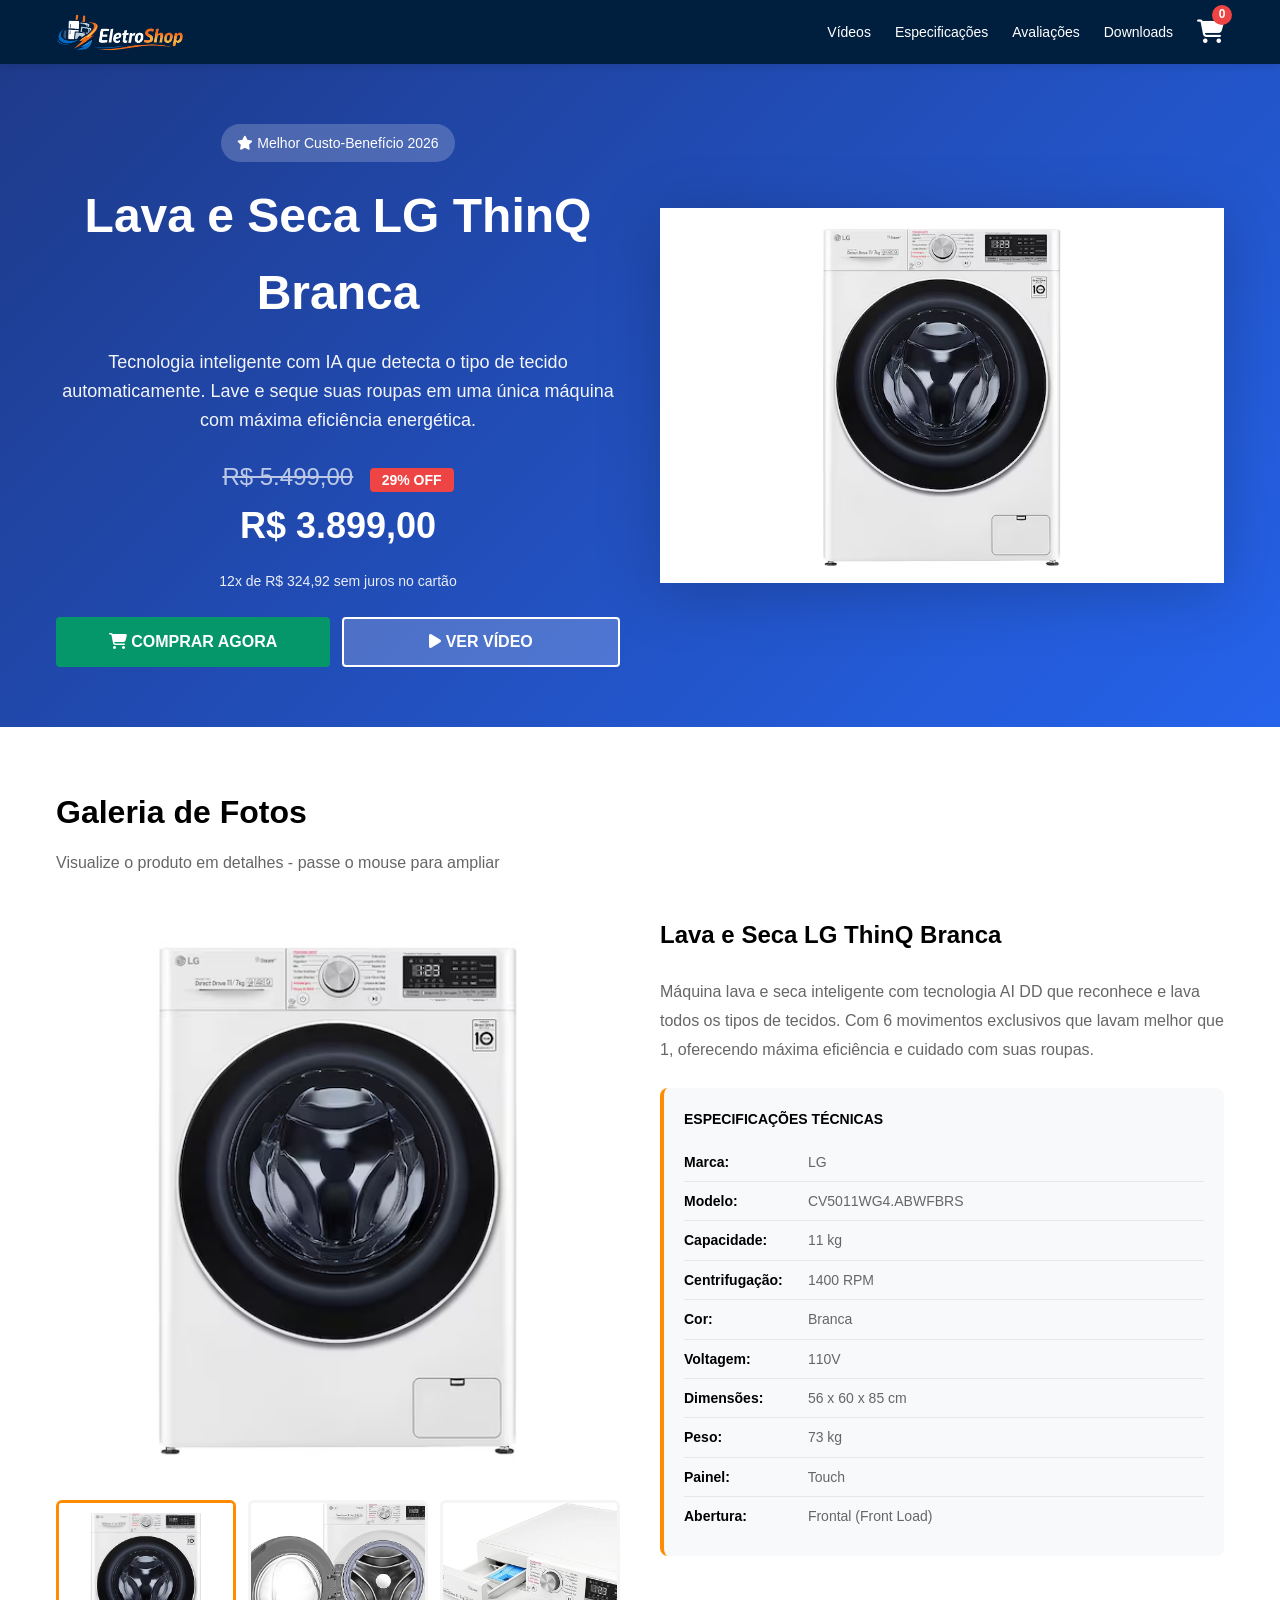
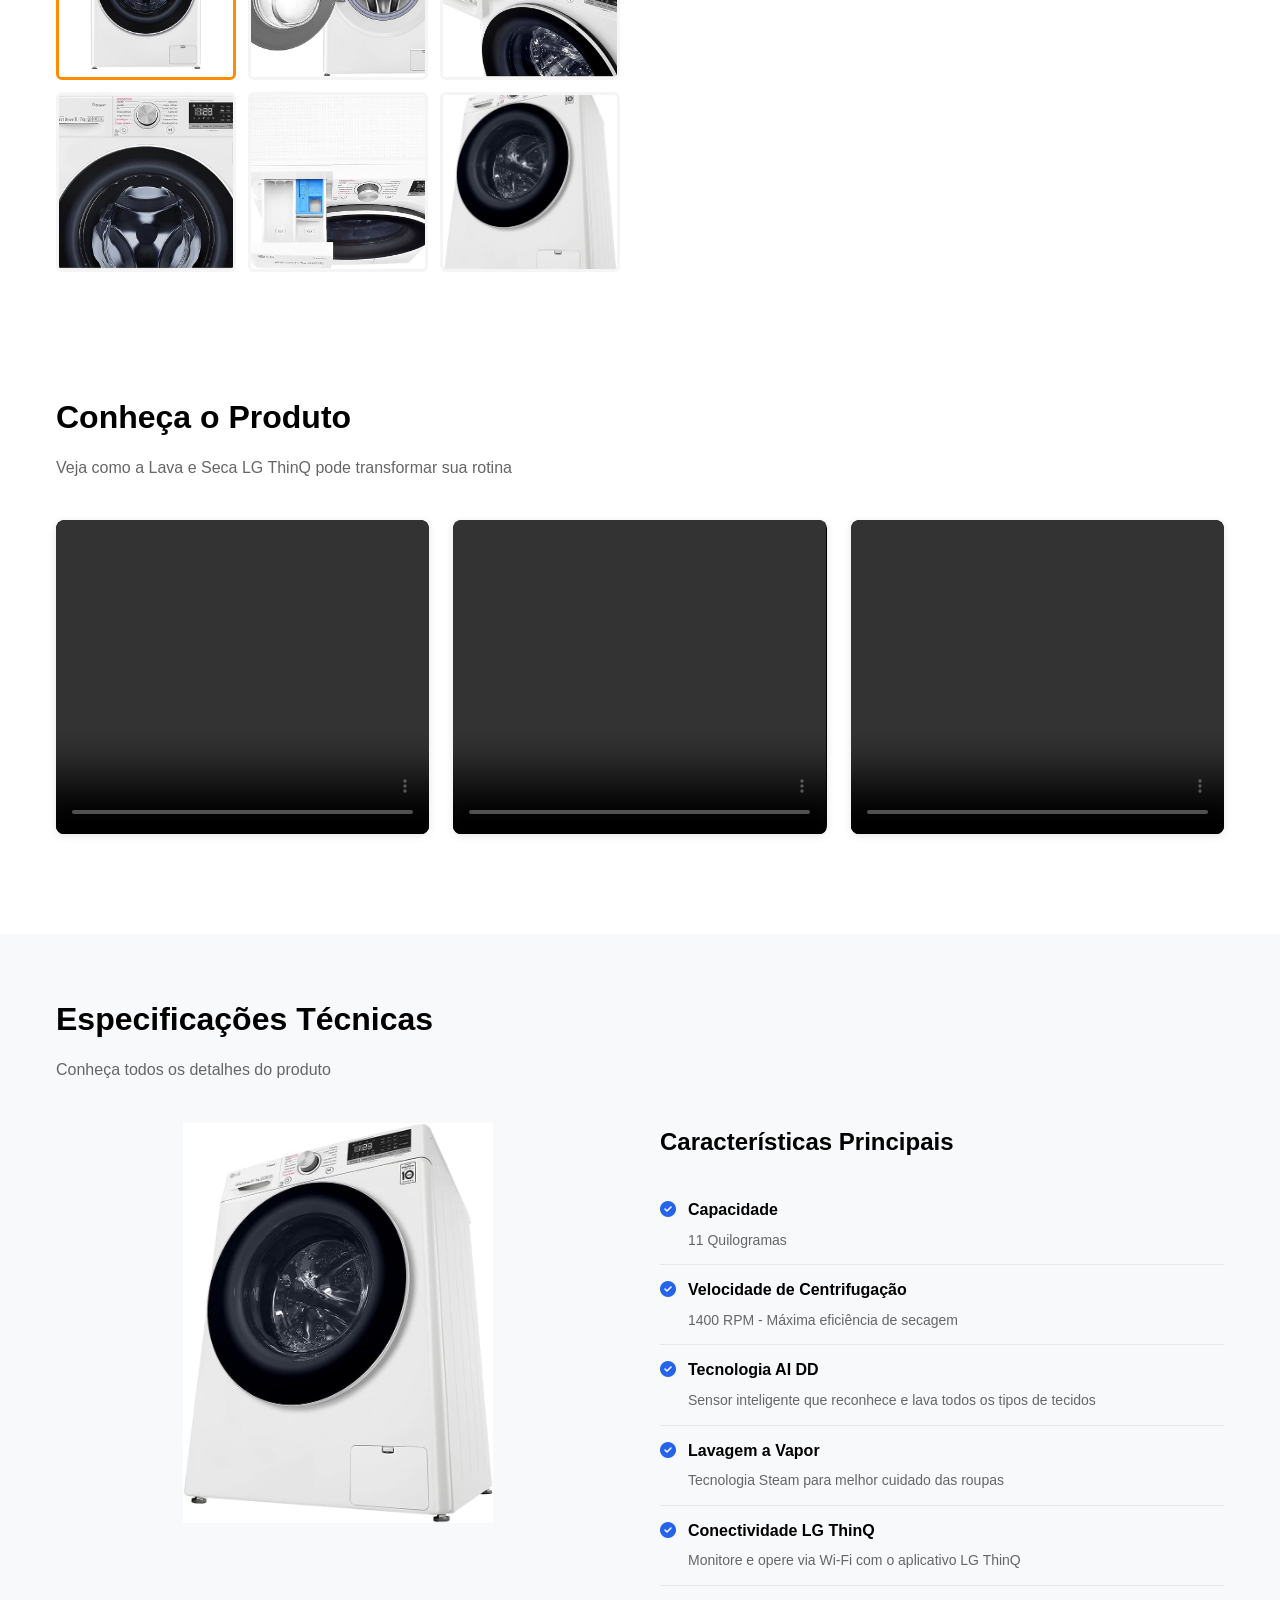
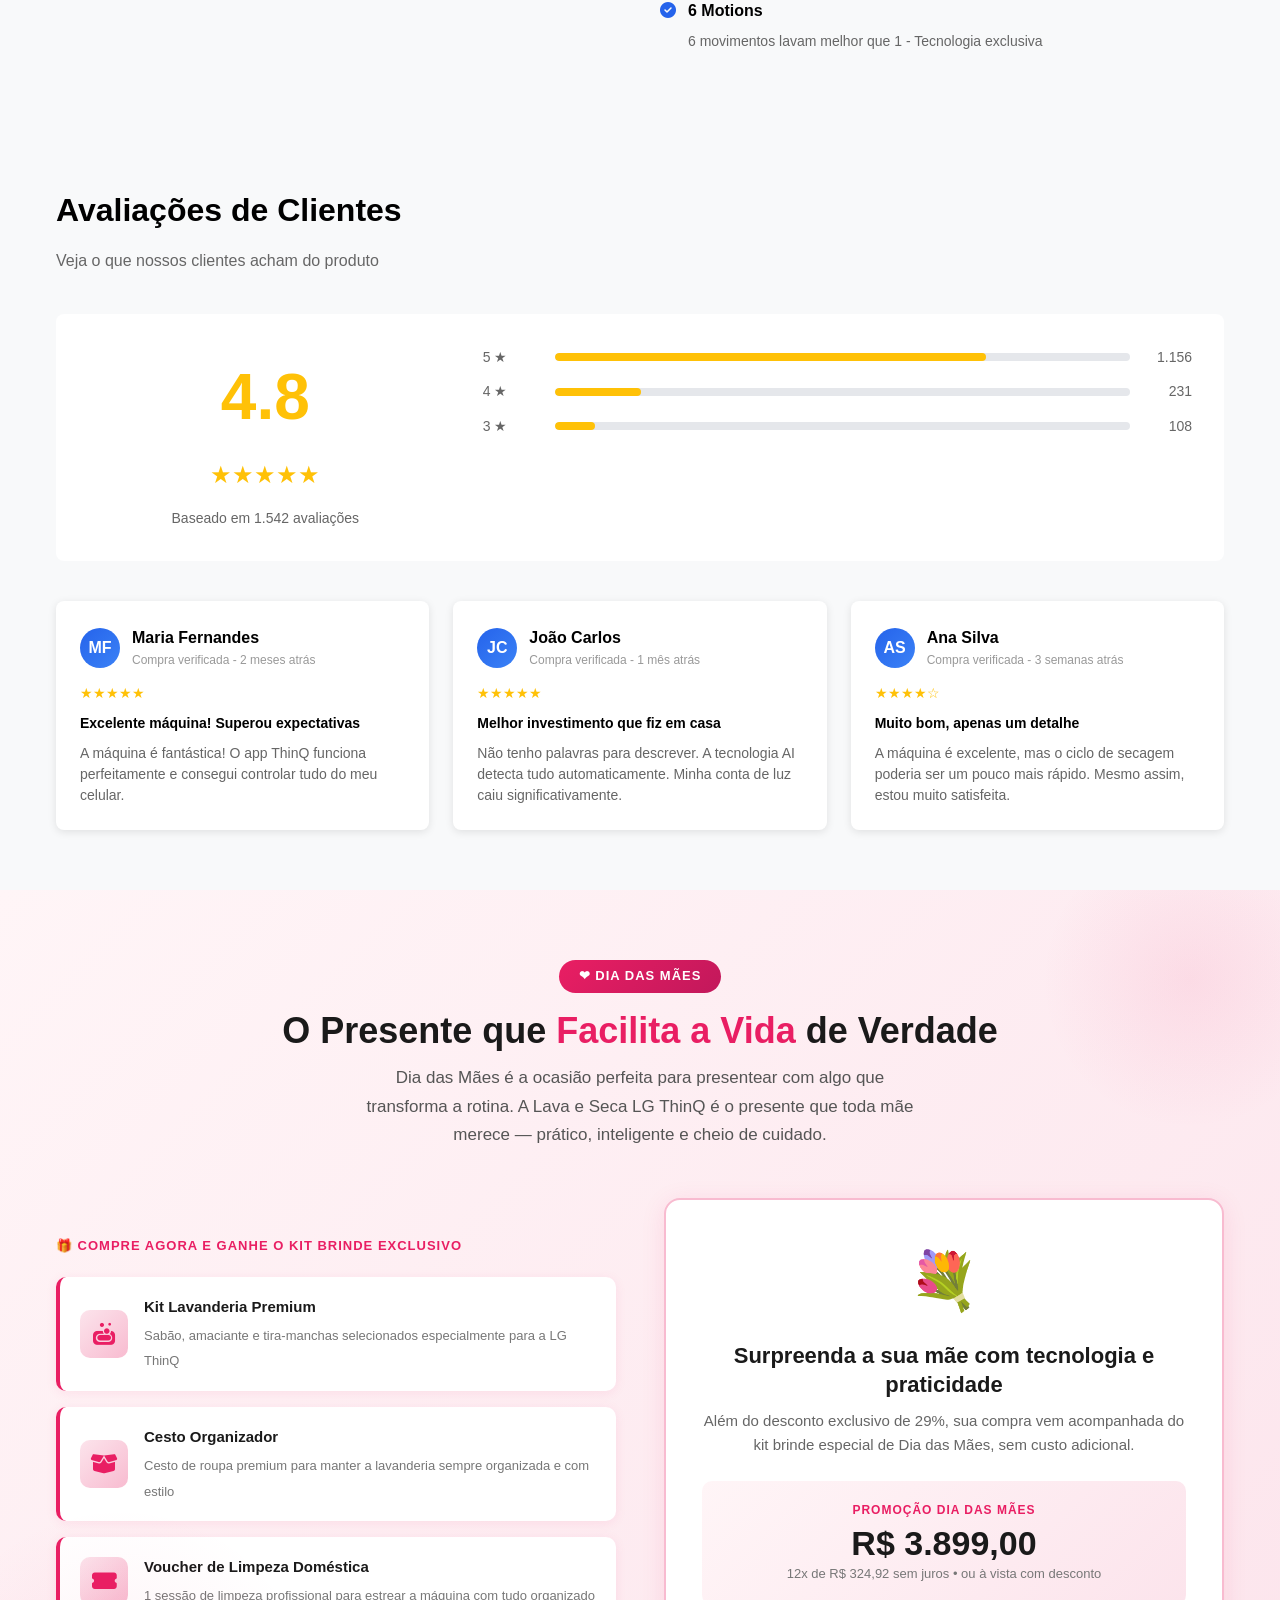
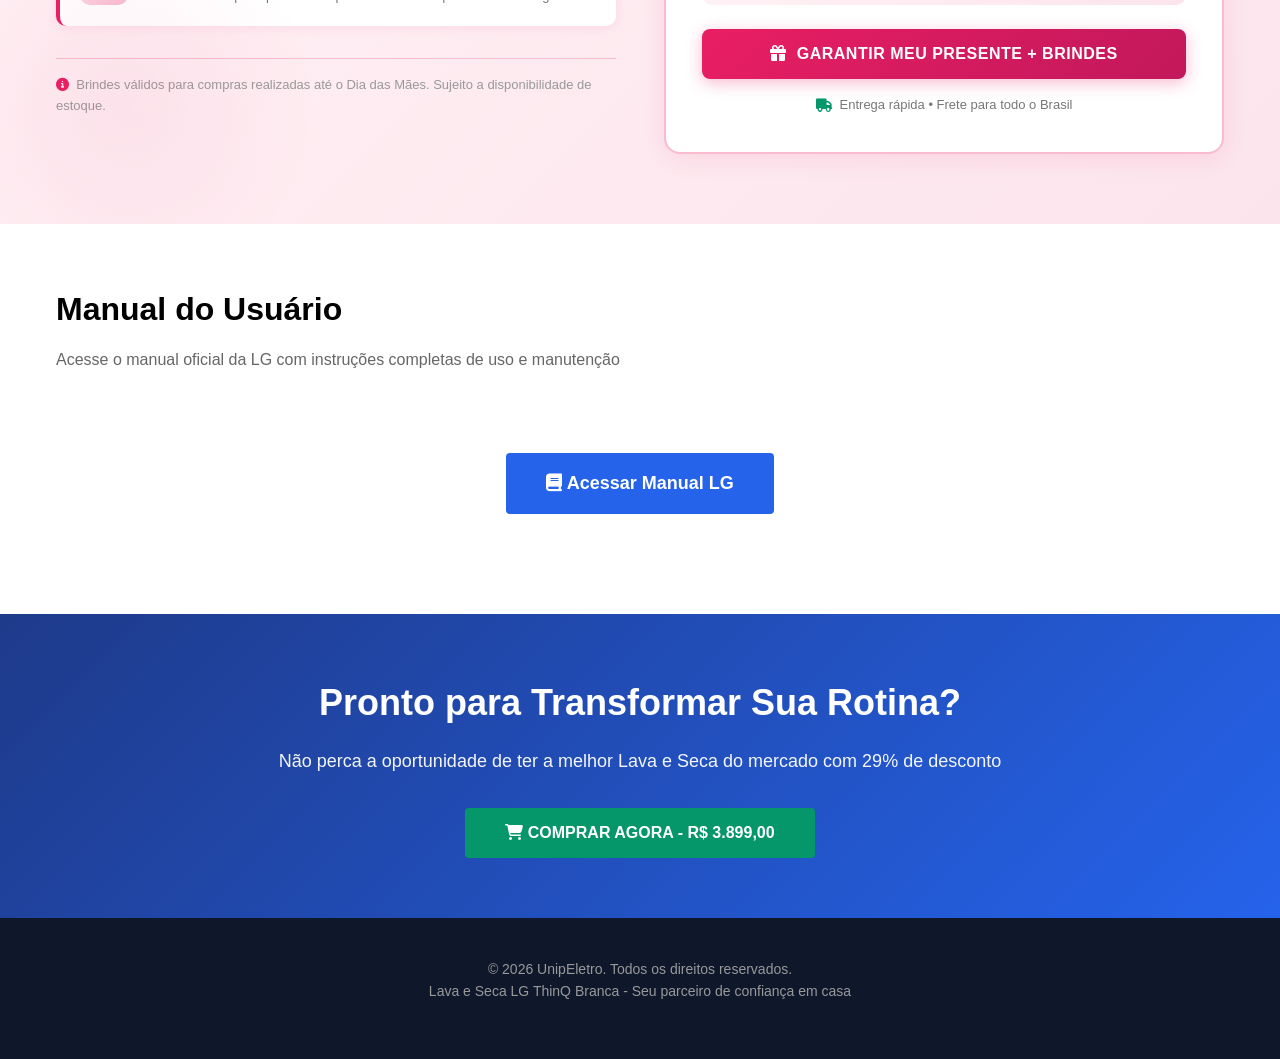
==== index.html @ deef4a8b "Update index.html" ====
<!DOCTYPE html>
<html lang="pt-br">
<head>
    <meta charset="UTF-8">
    <meta name="viewport" content="width=device-width, initial-scale=1.0">
    <title>Lava e Seca LG ThinQ Branca - EletroShop</title>
    <link rel="stylesheet" href="https://cdnjs.cloudflare.com/ajax/libs/font-awesome/6.4.0/css/all.min.css">
    <style>
        * {
            margin: 0;
            padding: 0;
            box-sizing: border-box;
        }

        body {
            font-family: 'Helvetica Neue', Arial, sans-serif;
            background-color: #f8f9fa;
            color: #333;
            line-height: 1.6;
        }

        /* NAVBAR */
        .navbar {
            background-color: #001f3f; /* Azul escuro como no logo */
            padding: 12px 0;
            box-shadow: 0 2px 8px rgba(0,0,0,0.1);
            position: sticky;
            top: 0;
            z-index: 100;
        }

        .navbar-container {
            max-width: 1200px;
            margin: 0 auto;
            padding: 0 16px;
            display: flex;
            align-items: center;
            justify-content: space-between;
        }

        .logo {
            font-size: 24px;
            font-weight: bold;
            color: white;
            text-decoration: none;
            display: flex;
            align-items: center;
            gap: 6px;
            cursor: pointer;
        }

        .logo-icon {
            color: #ff8c00; /* Laranja como no logo */
            font-size: 28px;
        }

        .nav-links {
            display: flex;
            gap: 24px;
            align-items: center;
        }

        .nav-links a {
            color: white;
            text-decoration: none;
            font-size: 14px;
            cursor: pointer;
            transition: color 0.2s;
        }

        .nav-links a:hover {
            color: #ff8c00; /* Laranja como no logo */
        }

        .btn-comprar {
            background-color: #ff8c00; /* Laranja como no logo */
            color: white;
            padding: 10px 20px;
            border-radius: 4px;
            text-decoration: none;
            font-weight: bold;
            transition: background-color 0.2s;
            border: none;
            cursor: pointer;
        }

        .btn-comprar:hover {
            background-color: #e67e00; /* Laranja mais escuro */
        }

        .cart-icon {
            font-size: 24px;
            cursor: pointer;
            position: relative;
            color: white;
            transition: transform 0.2s;
        }

        .cart-icon:hover {
            transform: scale(1.1);
        }

        .cart-badge {
            position: absolute;
            top: -8px;
            right: -8px;
            background-color: #ef4444;
            color: white;
            border-radius: 50%;
            width: 20px;
            height: 20px;
            display: flex;
            align-items: center;
            justify-content: center;
            font-size: 12px;
            font-weight: bold;
        }

        /* CONTAINER */
        .container {
            max-width: 1200px;
            margin: 0 auto;
            padding: 0 16px;
        }

        /* PÁGINAS */
        .page {
            display: none;
        }

        .page.active {
            display: block;
        }

        /* HERO SECTION */
        .hero {
            background: linear-gradient(135deg, #1e3a8a 0%, #2563eb 100%);
            color: white;
            padding: 60px 0;
            text-align: center;
        }

        .hero-content {
            display: grid;
            grid-template-columns: 1fr 1fr;
            gap: 40px;
            align-items: center;
        }

        .hero-text h1 {
            font-size: 48px;
            margin-bottom: 16px;
            font-weight: bold;
        }

        .hero-text p {
            font-size: 18px;
            margin-bottom: 24px;
            opacity: 0.95;
        }

        .hero-badge {
            display: inline-block;
            background-color: rgba(255, 255, 255, 0.2);
            padding: 8px 16px;
            border-radius: 20px;
            font-size: 14px;
            margin-bottom: 16px;
        }

        .price-hero {
            font-size: 36px;
            font-weight: bold;
            margin-bottom: 16px;
        }

        .price-original {
            text-decoration: line-through;
            opacity: 0.7;
            font-size: 24px;
            margin-right: 12px;
        }

        .discount-badge {
            background-color: #ef4444;
            padding: 4px 12px;
            border-radius: 4px;
            font-size: 14px;
            font-weight: bold;
        }

        .hero-buttons {
            display: flex;
            gap: 12px;
            margin-top: 24px;
        }

        .btn-primary {
            background-color: #059669;
            color: white;
            padding: 14px 32px;
            border: none;
            border-radius: 4px;
            font-size: 16px;
            font-weight: bold;
            cursor: pointer;
            transition: background-color 0.2s;
            flex: 1;
        }

        .btn-primary:hover {
            background-color: #047857;
        }

        .btn-secondary {
            background-color: rgba(255, 255, 255, 0.2);
            color: white;
            padding: 14px 32px;
            border: 2px solid white;
            border-radius: 4px;
            font-size: 16px;
            font-weight: bold;
            cursor: pointer;
            transition: all 0.2s;
            flex: 1;
        }

        .btn-secondary:hover {
            background-color: white;
            color: #1e3a8a;
        }

        .hero-image {
            position: relative;
            height: 400px;
            display: flex;
            align-items: center;
            justify-content: center;
        }

        .hero-image img {
            max-width: 100%;
            max-height: 100%;
            object-fit: contain;
            filter: drop-shadow(0 10px 30px rgba(0,0,0,0.2));
        }

        /* SEÇÃO DE VÍDEO ANÚNCIO */
        .video-section {
            padding: 60px 0;
            background: white;
        }

        .section-title {
            font-size: 32px;
            font-weight: bold;
            margin-bottom: 12px;
            color: #000;
        }

        .section-subtitle {
            font-size: 16px;
            color: #666;
            margin-bottom: 40px;
        }

        .video-grid {
            display: grid;
            grid-template-columns: repeat(3, 1fr);
            gap: 24px;
            margin-bottom: 40px;
        }

        .video-card {
            background: #f5f5f5;
            border-radius: 8px;
            overflow: hidden;
            box-shadow: 0 2px 8px rgba(0,0,0,0.1);
            transition: transform 0.3s, box-shadow 0.3s;
        }

        .video-card:hover {
            transform: translateY(-4px);
            box-shadow: 0 8px 16px rgba(0,0,0,0.15);
        }

        .video-placeholder {
            width: 100%;
            aspect-ratio: 16 / 9;
            background: linear-gradient(135deg, #1e3a8a 0%, #2563eb 100%);
            display: flex;
            align-items: center;
            justify-content: center;
            cursor: pointer;
            position: relative;
            overflow: hidden;
        }

        .video-placeholder::before {
            content: '';
            position: absolute;
            width: 100%;
            height: 100%;
            background: rgba(0,0,0,0.3);
            transition: background 0.3s;
        }

        .video-card:hover .video-placeholder::before {
            background: rgba(0,0,0,0.5);
        }

        .play-button {
            width: 80px;
            height: 80px;
            background-color: white;
            border-radius: 50%;
            display: flex;
            align-items: center;
            justify-content: center;
            font-size: 32px;
            color: #2563eb;
            position: relative;
            z-index: 1;
            transition: transform 0.3s;
        }

        .video-card:hover .play-button {
            transform: scale(1.1);
        }

        .video-title {
            padding: 16px;
            font-weight: bold;
            font-size: 16px;
            color: #000;
        }

        .video-description {
            padding: 0 16px 16px;
            font-size: 14px;
            color: #666;
        }

        .video-player {
            aspect-ratio: 16 / 9;
            background: #000;
            border-radius: 8px 8px 0 0;
            cursor: pointer;
        }

        /* GALERIA DE FOTOS COM ZOOM */
        .gallery-section {
            padding: 60px 0;
            background: white;
        }

        .gallery-container {
            display: grid;
            grid-template-columns: 1fr 1fr;
            gap: 40px;
            align-items: start;
        }

        .gallery-main {
            position: relative;
            overflow: hidden;
            border-radius: 8px;
            background: #f5f5f5;
            aspect-ratio: 1;
        }

        .gallery-main-image {
            width: 100%;
            height: 100%;
            object-fit: cover;
            cursor: zoom-in;
            transition: transform 0.3s ease;
        }

        .gallery-main:hover .gallery-main-image {
            transform: scale(1.5);
        }

        .zoom-lens {
            position: absolute;
            top: 0;
            left: 0;
            width: 150px;
            height: 150px;
            border: 2px solid #ff8c00;
            background: rgba(255, 140, 0, 0.1);
            display: none;
            border-radius: 4px;
            pointer-events: none;
        }

        .gallery-main:hover .zoom-lens {
            display: block;
        }

        .zoom-result {
            position: absolute;
            top: 0;
            right: -220px;
            width: 200px;
            height: 200px;
            border: 1px solid #ddd;
            overflow: hidden;
            background: white;
            border-radius: 4px;
            display: none;
            box-shadow: 0 2px 8px rgba(0,0,0,0.1);
        }

        .zoom-result img {
            width: 100%;
            height: 100%;
            object-fit: cover;
        }

        .gallery-main:hover .zoom-result {
            display: block;
        }

        .gallery-thumbnails {
            display: grid;
            grid-template-columns: repeat(3, 1fr);
            gap: 12px;
        }

        .gallery-thumbnail {
            aspect-ratio: 1;
            border-radius: 6px;
            overflow: hidden;
            cursor: pointer;
            border: 3px solid transparent;
            transition: all 0.3s ease;
            background: #f5f5f5;
        }

        .gallery-thumbnail img {
            width: 100%;
            height: 100%;
            object-fit: cover;
            transition: transform 0.3s ease;
        }

        .gallery-thumbnail:hover img {
            transform: scale(1.05);
        }

        .gallery-thumbnail.active {
            border-color: #ff8c00;
        }

        .gallery-info {
            display: flex;
            flex-direction: column;
            gap: 24px;
        }

        .gallery-info h2 {
            font-size: 24px;
            font-weight: bold;
            color: #000;
        }

        .gallery-info p {
            color: #666;
            line-height: 1.8;
        }

        .gallery-specs {
            background: #f8f9fa;
            padding: 20px;
            border-radius: 8px;
            border-left: 4px solid #ff8c00;
        }

        .gallery-specs h4 {
            font-size: 14px;
            font-weight: bold;
            color: #000;
            margin-bottom: 12px;
            text-transform: uppercase;
        }

        .gallery-specs ul {
            list-style: none;
        }

        .gallery-specs li {
            padding: 8px 0;
            font-size: 14px;
            color: #666;
            border-bottom: 1px solid #e5e7eb;
        }

        .gallery-specs li:last-child {
            border-bottom: none;
        }

        .gallery-specs strong {
            color: #000;
            display: inline-block;
            width: 120px;
        }

        /* ESPECIFICAÇÕES TÉCNICAS */
        .specs-section {
            padding: 60px 0;
            background: #f8f9fa;
        }

        .specs-grid {
            display: grid;
            grid-template-columns: repeat(2, 1fr);
            gap: 40px;
        }

        .specs-image {
            display: flex;
            align-items: center;
            justify-content: center;
            height: 400px;
        }

        .specs-image img {
            max-width: 100%;
            max-height: 100%;
            object-fit: contain;
        }

        .specs-content h3 {
            font-size: 24px;
            font-weight: bold;
            margin-bottom: 24px;
            color: #000;
        }

        .specs-list {
            list-style: none;
        }

        .specs-list li {
            padding: 12px 0;
            border-bottom: 1px solid #e5e7eb;
            display: flex;
            align-items: flex-start;
            gap: 12px;
        }

        .specs-list li:last-child {
            border-bottom: none;
        }

        .specs-list i {
            color: #2563eb;
            margin-top: 4px;
            flex-shrink: 0;
        }

        .specs-list strong {
            color: #000;
            display: block;
            margin-bottom: 4px;
        }

        .specs-list span {
            color: #666;
            font-size: 14px;
        }

        /* AVALIAÇÕES */
        .reviews-section {
            padding: 60px 0;
            background: #f8f9fa;
        }

        .rating-summary {
            display: grid;
            grid-template-columns: 1fr 2fr;
            gap: 40px;
            margin-bottom: 40px;
            background: white;
            padding: 32px;
            border-radius: 8px;
        }

        .rating-box {
            text-align: center;
        }

        .big-rating {
            font-size: 64px;
            font-weight: bold;
            color: #ffc107;
            margin-bottom: 8px;
        }

        .stars-display {
            font-size: 24px;
            color: #ffc107;
            margin-bottom: 12px;
        }

        .rating-text {
            font-size: 14px;
            color: #666;
        }

        .rating-bars {
            display: flex;
            flex-direction: column;
            gap: 12px;
        }

        .rating-bar {
            display: flex;
            align-items: center;
            gap: 12px;
        }

        .rating-bar-label {
            width: 60px;
            font-size: 14px;
            color: #666;
        }

        .rating-bar-fill {
            flex: 1;
            height: 8px;
            background-color: #e5e7eb;
            border-radius: 4px;
            overflow: hidden;
        }

        .rating-bar-progress {
            height: 100%;
            background-color: #ffc107;
            border-radius: 4px;
        }

        .rating-bar-count {
            width: 50px;
            text-align: right;
            font-size: 14px;
            color: #666;
        }

        .reviews-grid {
            display: grid;
            grid-template-columns: repeat(3, 1fr);
            gap: 24px;
        }

        .review-card {
            background: white;
            padding: 24px;
            border-radius: 8px;
            box-shadow: 0 2px 8px rgba(0,0,0,0.1);
        }

        .review-header {
            display: flex;
            align-items: center;
            gap: 12px;
            margin-bottom: 12px;
        }

        .review-avatar {
            width: 40px;
            height: 40px;
            background: linear-gradient(135deg, #2563eb 0%, #3b82f6 100%);
            border-radius: 50%;
            display: flex;
            align-items: center;
            justify-content: center;
            color: white;
            font-weight: bold;
        }

        .review-name {
            font-weight: bold;
            color: #000;
        }

        .review-date {
            font-size: 12px;
            color: #999;
        }

        .review-stars {
            color: #ffc107;
            font-size: 14px;
            margin-bottom: 8px;
        }

        .review-title {
            font-weight: bold;
            color: #000;
            margin-bottom: 8px;
            font-size: 14px;
        }

        .review-text {
            color: #666;
            font-size: 14px;
            line-height: 1.5;
        }

        /* DOWNLOADS */
        .downloads-section {
            padding: 60px 0;
            background: white;
        }

        .downloads-grid {
            display: grid;
            grid-template-columns: repeat(3, 1fr);
            gap: 24px;
        }

        .download-card {
            background: linear-gradient(135deg, #f0f9ff 0%, #e0f2fe 100%);
            padding: 32px;
            border-radius: 8px;
            text-align: center;
            border: 2px solid #bfdbfe;
            transition: all 0.3s;
            cursor: pointer;
        }

        .download-card:hover {
            transform: translateY(-4px);
            box-shadow: 0 8px 16px rgba(37, 99, 235, 0.15);
            border-color: #2563eb;
        }

        .download-icon {
            font-size: 48px;
            color: #2563eb;
            margin-bottom: 16px;
        }

        .download-title {
            font-weight: bold;
            font-size: 16px;
            color: #000;
            margin-bottom: 8px;
        }

        .download-description {
            font-size: 14px;
            color: #666;
            margin-bottom: 16px;
        }

        .download-btn {
            background-color: #2563eb;
            color: white;
            padding: 10px 20px;
            border: none;
            border-radius: 4px;
            cursor: pointer;
            font-weight: bold;
            transition: background-color 0.2s;
            display: inline-block;
            text-decoration: none;
        }

        .download-btn:hover {
            background-color: #1d4ed8;
        }

        /* CTA FINAL */
        .cta-section {
            padding: 60px 0;
            background: linear-gradient(135deg, #1e3a8a 0%, #2563eb 100%);
            color: white;
            text-align: center;
        }

        .cta-content h2 {
            font-size: 36px;
            margin-bottom: 16px;
            font-weight: bold;
        }

        .cta-content p {
            font-size: 18px;
            margin-bottom: 32px;
            opacity: 0.95;
        }

        .cta-buttons {
            display: flex;
            gap: 16px;
            justify-content: center;
            flex-wrap: wrap;
        }

        .btn-cta-primary {
            background-color: #059669;
            color: white;
            padding: 16px 40px;
            border: none;
            border-radius: 4px;
            font-size: 16px;
            font-weight: bold;
            cursor: pointer;
            transition: background-color 0.2s;
        }

        .btn-cta-primary:hover {
            background-color: #047857;
        }

        /* FOOTER */
        .footer {
            background-color: #0f172a;
            color: #999;
            padding: 40px 0;
            text-align: center;
            font-size: 14px;
        }

        /* CARRINHO */
        .cart-page {
            padding: 24px 0;
        }

        .cart-header {
            background: white;
            padding: 16px;
            border-radius: 4px;
            margin-bottom: 16px;
            display: flex;
            align-items: center;
            gap: 12px;
        }

        .cart-header h2 {
            font-size: 20px;
        }

        .back-btn {
            background: none;
            border: none;
            font-size: 20px;
            cursor: pointer;
            color: #2563eb;
        }

        .cart-layout {
            display: grid;
            grid-template-columns: 1fr 320px;
            gap: 16px;
        }

        .cart-items {
            background: white;
            border-radius: 4px;
            overflow: hidden;
        }

        .cart-item {
            display: grid;
            grid-template-columns: 80px 1fr auto;
            gap: 16px;
            padding: 16px;
            border-bottom: 1px solid #f5f5f5;
            align-items: start;
        }

        .cart-item:last-child {
            border-bottom: none;
        }

        .cart-item-image {
            width: 80px;
            height: 80px;
            background: #f5f5f5;
            border-radius: 4px;
            overflow: hidden;
        }

        .cart-item-image img {
            width: 100%;
            height: 100%;
            object-fit: cover;
        }

        .cart-item-details h3 {
            font-size: 14px;
            margin-bottom: 8px;
        }

        .cart-item-price {
            color: #059669;
            font-weight: bold;
            margin-bottom: 8px;
        }

        .quantity-control {
            display: flex;
            align-items: center;
            border: 1px solid #ddd;
            border-radius: 4px;
            width: fit-content;
            margin-bottom: 8px;
        }

        .quantity-control button {
            background: none;
            border: none;
            width: 28px;
            height: 28px;
            cursor: pointer;
            font-size: 14px;
            color: #666;
        }

        .quantity-control span {
            width: 40px;
            text-align: center;
            border-left: 1px solid #ddd;
            border-right: 1px solid #ddd;
            font-size: 14px;
        }

        .remove-btn {
            color: #2563eb;
            font-size: 12px;
            cursor: pointer;
            text-decoration: none;
        }

        .cart-item-actions {
            text-align: right;
        }

        .cart-item-total {
            font-weight: bold;
            font-size: 16px;
            color: #000;
            margin-bottom: 8px;
        }

        .cart-summary {
            background: white;
            border-radius: 4px;
            padding: 16px;
            height: fit-content;
            position: sticky;
            top: 80px;
        }

        .summary-title {
            font-size: 14px;
            font-weight: bold;
            margin-bottom: 12px;
        }

        .summary-row {
            display: flex;
            justify-content: space-between;
            font-size: 14px;
            margin-bottom: 12px;
            padding-bottom: 12px;
            border-bottom: 1px solid #f5f5f5;
        }

        .summary-row.total {
            border-bottom: none;
            font-size: 18px;
            font-weight: bold;
            color: #000;
        }

        .summary-row.total .value {
            color: #059669;
        }

        .checkout-btn {
            width: 100%;
            padding: 12px;
            background-color: #3b82f6;
            color: white;
            border: none;
            border-radius: 4px;
            font-size: 14px;
            font-weight: bold;
            cursor: pointer;
            margin-top: 12px;
            transition: background-color 0.2s;
        }

        .checkout-btn:hover {
            background-color: #2563eb;
        }

        .empty-cart {
            text-align: center;
            padding: 60px 20px;
            background: white;
            border-radius: 4px;
        }

        .empty-cart-icon {
            font-size: 64px;
            color: #ddd;
            margin-bottom: 16px;
        }

        /* CHECKOUT */
        .checkout-page {
            padding: 24px 0;
        }

        .checkout-layout {
            display: grid;
            grid-template-columns: 1fr 320px;
            gap: 16px;
        }

        .checkout-section {
            background: white;
            border-radius: 4px;
            padding: 24px;
            margin-bottom: 16px;
        }

        .section-title-checkout {
            font-size: 18px;
            font-weight: bold;
            margin-bottom: 16px;
            padding-bottom: 12px;
            border-bottom: 2px solid #3b82f6;
        }

        .form-group {
            margin-bottom: 16px;
        }

        .form-group label {
            display: block;
            font-size: 14px;
            font-weight: bold;
            margin-bottom: 6px;
            color: #333;
        }

        .form-group input,
        .form-group select {
            width: 100%;
            padding: 10px;
            border: 1px solid #ddd;
            border-radius: 4px;
            font-size: 14px;
            font-family: inherit;
        }

        .form-group input:focus,
        .form-group select:focus {
            outline: none;
            border-color: #2563eb;
            box-shadow: 0 0 0 2px rgba(37, 99, 235, 0.1);
        }

        .form-row {
            display: grid;
            grid-template-columns: 1fr 1fr;
            gap: 16px;
        }

        .payment-methods {
            display: flex;
            flex-direction: column;
            gap: 12px;
        }

        .payment-method {
            display: flex;
            align-items: center;
            padding: 12px;
            border: 2px solid #ddd;
            border-radius: 4px;
            cursor: pointer;
            transition: all 0.2s;
        }

        .payment-method:hover {
            border-color: #2563eb;
            background: #f9f9f9;
        }

        .payment-method input[type="radio"] {
            margin-right: 12px;
            cursor: pointer;
            width: 18px;
            height: 18px;
        }

        .payment-method-label {
            flex: 1;
            cursor: pointer;
        }

        .payment-method-title {
            font-weight: bold;
            font-size: 14px;
            margin-bottom: 4px;
        }

        .payment-method-desc {
            font-size: 12px;
            color: #666;
        }

        .payment-details {
            display: none;
            margin-top: 16px;
            padding-top: 16px;
            border-top: 1px solid #ddd;
        }

        .payment-details.show {
            display: block;
        }

        .checkout-summary {
            background: white;
            border-radius: 4px;
            padding: 16px;
            height: fit-content;
            position: sticky;
            top: 80px;
        }

        .summary-item {
            display: flex;
            justify-content: space-between;
            font-size: 14px;
            margin-bottom: 12px;
            padding-bottom: 12px;
            border-bottom: 1px solid #f5f5f5;
        }

        .summary-item.total {
            border-bottom: none;
            font-size: 16px;
            font-weight: bold;
            color: #000;
        }

        .summary-item.total .value {
            color: #059669;
        }

        .finish-btn {
            width: 100%;
            padding: 12px;
            background-color: #059669;
            color: white;
            border: none;
            border-radius: 4px;
            font-size: 14px;
            font-weight: bold;
            cursor: pointer;
            margin-top: 12px;
            transition: background-color 0.2s;
        }

        .finish-btn:hover {
            background-color: #047857;
        }

        .finish-btn:disabled {
            background-color: #ccc;
            cursor: not-allowed;
        }

        /* SUCCESS PAGE */
        .success-page {
            padding: 60px 0;
        }

        .success-container {
            background: white;
            border-radius: 4px;
            padding: 40px;
            text-align: center;
            max-width: 600px;
            margin: 0 auto;
        }

        .success-icon {
            font-size: 80px;
            color: #059669;
            margin-bottom: 20px;
            animation: bounce 0.6s ease;
        }

        @keyframes bounce {
            0%, 100% { transform: translateY(0); }
            50% { transform: translateY(-10px); }
        }

        .success-title {
            font-size: 28px;
            font-weight: bold;
            margin-bottom: 12px;
            color: #000;
        }

        .success-message {
            font-size: 16px;
            color: #666;
            margin-bottom: 24px;
        }

        .order-number {
            background: #f5f5f5;
            padding: 16px;
            border-radius: 4px;
            margin-bottom: 24px;
            font-size: 14px;
        }

        .order-number-label {
            color: #666;
            margin-bottom: 4px;
        }

        .order-number-value {
            font-size: 24px;
            font-weight: bold;
            color: #3b82f6;
        }

        .success-details {
            background: #f5f5f5;
            padding: 16px;
            border-radius: 4px;
            margin-bottom: 24px;
            text-align: left;
            font-size: 14px;
        }

        .success-details-row {
            display: flex;
            justify-content: space-between;
            margin-bottom: 12px;
        }

        .success-details-row:last-child {
            margin-bottom: 0;
        }

        .success-buttons {
            display: flex;
            gap: 12px;
            justify-content: center;
        }

        .btn-continue {
            padding: 12px 24px;
            background-color: #3b82f6;
            color: white;
            border: none;
            border-radius: 4px;
            font-size: 14px;
            font-weight: bold;
            cursor: pointer;
            transition: background-color 0.2s;
        }

        .btn-continue:hover {
            background-color: #2563eb;
        }

        /* MODAL DE VÍDEO */
        .modal {
            display: none;
            position: fixed;
            z-index: 1000;
            left: 0;
            top: 0;
            width: 100%;
            height: 100%;
            background-color: rgba(0,0,0,0.8);
            animation: fadeIn 0.3s;
        }

        .modal.active {
            display: flex;
            align-items: center;
            justify-content: center;
        }

        @keyframes fadeIn {
            from { opacity: 0; }
            to { opacity: 1; }
        }

        .modal-content {
            background-color: #000;
            position: relative;
            max-width: 900px;
            width: 90%;
            aspect-ratio: 16 / 9;
            border-radius: 8px;
            overflow: hidden;
        }

        .close-modal {
            position: absolute;
            right: 20px;
            top: 20px;
            font-size: 32px;
            color: white;
            cursor: pointer;
            z-index: 10;
            background: rgba(0,0,0,0.5);
            width: 50px;
            height: 50px;
            border-radius: 50%;
            display: flex;
            align-items: center;
            justify-content: center;
            border: none;
        }

        .modal-video {
            width: 100%;
            height: 100%;
            object-fit: cover;
        }

        /* DIA DAS MAES - SECAO BRINDE */
        .maes-section {
            padding: 70px 0;
            background: linear-gradient(135deg, #fff5f7 0%, #fce4ec 100%);
            position: relative;
            overflow: hidden;
        }

        .maes-section::before {
            content: '';
            position: absolute;
            top: -60px;
            right: -60px;
            width: 300px;
            height: 300px;
            background: radial-gradient(circle, rgba(233,30,99,0.08) 0%, transparent 70%);
            border-radius: 50%;
        }

        .maes-section::after {
            content: '';
            position: absolute;
            bottom: -80px;
            left: -80px;
            width: 400px;
            height: 400px;
            background: radial-gradient(circle, rgba(233,30,99,0.06) 0%, transparent 70%);
            border-radius: 50%;
        }

        .maes-header {
            text-align: center;
            margin-bottom: 48px;
        }

        .maes-tag {
            display: inline-block;
            background: linear-gradient(135deg, #e91e63 0%, #c2185b 100%);
            color: white;
            padding: 6px 20px;
            border-radius: 20px;
            font-size: 13px;
            font-weight: bold;
            letter-spacing: 1px;
            text-transform: uppercase;
            margin-bottom: 16px;
        }

        .maes-header h2 {
            font-size: 36px;
            font-weight: bold;
            color: #1a1a1a;
            margin-bottom: 12px;
            line-height: 1.2;
        }

        .maes-header h2 span {
            color: #e91e63;
        }

        .maes-header p {
            font-size: 17px;
            color: #555;
            max-width: 560px;
            margin: 0 auto;
            line-height: 1.7;
        }

        .maes-layout {
            display: grid;
            grid-template-columns: 1fr 1fr;
            gap: 48px;
            align-items: center;
        }

        .maes-brindes-title {
            font-size: 13px;
            font-weight: bold;
            text-transform: uppercase;
            letter-spacing: 1px;
            color: #e91e63;
            margin-bottom: 20px;
        }

        .maes-brindes-list {
            list-style: none;
            display: flex;
            flex-direction: column;
            gap: 16px;
            margin-bottom: 32px;
        }

        .maes-brinde-item {
            display: flex;
            align-items: center;
            gap: 16px;
            background: white;
            padding: 18px 20px;
            border-radius: 10px;
            box-shadow: 0 2px 12px rgba(233,30,99,0.08);
            border-left: 4px solid #e91e63;
            transition: transform 0.25s, box-shadow 0.25s;
        }

        .maes-brinde-item:hover {
            transform: translateX(4px);
            box-shadow: 0 4px 20px rgba(233,30,99,0.14);
        }

        .maes-brinde-icon {
            width: 48px;
            height: 48px;
            background: linear-gradient(135deg, #fce4ec 0%, #f8bbd0 100%);
            border-radius: 10px;
            display: flex;
            align-items: center;
            justify-content: center;
            font-size: 22px;
            color: #e91e63;
            flex-shrink: 0;
        }

        .maes-brinde-info strong {
            display: block;
            font-size: 15px;
            color: #1a1a1a;
            margin-bottom: 3px;
        }

        .maes-brinde-info span {
            font-size: 13px;
            color: #777;
        }

        .maes-cta-box {
            background: white;
            border-radius: 16px;
            padding: 36px;
            box-shadow: 0 4px 24px rgba(233,30,99,0.1);
            text-align: center;
            border: 2px solid #f8bbd0;
            position: relative;
            z-index: 1;
        }

        .maes-cta-icon {
            font-size: 56px;
            margin-bottom: 16px;
            display: block;
        }

        .maes-cta-box h3 {
            font-size: 22px;
            font-weight: bold;
            color: #1a1a1a;
            margin-bottom: 10px;
            line-height: 1.3;
        }

        .maes-cta-box p {
            font-size: 15px;
            color: #666;
            margin-bottom: 24px;
            line-height: 1.6;
        }

        .maes-price-block {
            background: linear-gradient(135deg, #fff5f7 0%, #fce4ec 100%);
            border-radius: 10px;
            padding: 20px;
            margin-bottom: 24px;
        }

        .maes-price-label {
            font-size: 12px;
            text-transform: uppercase;
            letter-spacing: 1px;
            color: #e91e63;
            font-weight: bold;
            margin-bottom: 6px;
        }

        .maes-price-value {
            font-size: 34px;
            font-weight: bold;
            color: #1a1a1a;
            line-height: 1;
            margin-bottom: 4px;
        }

        .maes-price-installment {
            font-size: 13px;
            color: #777;
        }

        .btn-maes {
            width: 100%;
            padding: 16px 24px;
            background: linear-gradient(135deg, #e91e63 0%, #c2185b 100%);
            color: white;
            border: none;
            border-radius: 8px;
            font-size: 16px;
            font-weight: bold;
            cursor: pointer;
            transition: all 0.25s;
            letter-spacing: 0.5px;
            box-shadow: 0 4px 16px rgba(233,30,99,0.3);
        }

        .btn-maes:hover {
            background: linear-gradient(135deg, #c2185b 0%, #ad1457 100%);
            transform: translateY(-2px);
            box-shadow: 0 6px 20px rgba(233,30,99,0.4);
        }

        .maes-badge-entrega {
            display: flex;
            align-items: center;
            justify-content: center;
            gap: 8px;
            margin-top: 16px;
            font-size: 13px;
            color: #777;
        }

        .maes-badge-entrega i {
            color: #059669;
        }

        /* RESPONSIVO */
        @media (max-width: 768px) {
            .hero-content,
            .specs-grid,
            .downloads-grid,
            .reviews-grid,
            .video-grid {
                grid-template-columns: 1fr;
            }

            .hero-text h1 {
                font-size: 32px;
            }

            .section-title {
                font-size: 24px;
            }

            .nav-links {
                gap: 12px;
            }

            .hero-buttons {
                flex-direction: column;
            }

            .rating-summary {
                grid-template-columns: 1fr;
            }

            .cart-layout,
            .checkout-layout {
                grid-template-columns: 1fr;
            }

            .maes-layout {
                grid-template-columns: 1fr;
            }

            .maes-header h2 {
                font-size: 26px;
            }

            .maes-cta-box {
                padding: 24px 20px;
            }

            .form-row {
                grid-template-columns: 1fr;
            }
        }
    </style>
</head>
<body>

    <!-- NAVBAR -->
    <nav class="navbar">
        <div class="navbar-container">
            <div class="logo" onclick="goToLanding()">
                <img src="eletroshop_logo.png" alt="EletroShop" style="height: 40px; object-fit: contain;">
            </div>
            <div class="nav-links">
                <a href="#videos" onclick="scrollToSection('videos')">Vídeos</a>
                <a href="#specs" onclick="scrollToSection('specs')">Especificações</a>
                <a href="#reviews" onclick="scrollToSection('reviews')">Avaliações</a>
                <a href="#downloads" onclick="scrollToSection('downloads')">Downloads</a>
                <div class="cart-icon" onclick="goToCart()">
                    <i class="fas fa-shopping-cart"></i>
                    <span class="cart-badge" id="cart-count">0</span>
                </div>
            </div>
        </div>
    </nav>

    <!-- LANDING PAGE -->
    <div class="page active" id="landing-page">
        <!-- HERO SECTION -->
        <section class="hero" id="hero">
            <div class="container">
                <div class="hero-content">
                    <div class="hero-text">
                        <div class="hero-badge">
                            <i class="fas fa-star"></i> Melhor Custo-Benefício 2026
                        </div>
                        <h1>Lava e Seca LG ThinQ Branca</h1>
                        <p>Tecnologia inteligente com IA que detecta o tipo de tecido automaticamente. Lave e seque suas roupas em uma única máquina com máxima eficiência energética.</p>
                        
                        <div>
                            <span class="price-original">R$ 5.499,00</span>
                            <span class="discount-badge">29% OFF</span>
                        </div>
                        <div class="price-hero">R$ 3.899,00</div>
                        <p style="font-size: 14px; opacity: 0.9;">12x de R$ 324,92 sem juros no cartão</p>

                        <div class="hero-buttons">
                            <button class="btn-primary" onclick="addToCartAndGo()">
                                <i class="fas fa-shopping-cart"></i> COMPRAR AGORA
                            </button>
                            <button class="btn-secondary" onclick="scrollToSection('videos')">
                                <i class="fas fa-play"></i> VER VÍDEO
                            </button>
                        </div>
                    </div>

                    <div class="hero-image">
                        <!-- 📷 EDITE AQUI: Imagem principal do HERO (seção de topo) -->
                        <img src="01.jpeg" alt="Lava e Seca LG ThinQ">
                    </div>
                </div>
            </div>
        </section>

        <!-- GALERIA DE FOTOS COM ZOOM -->
        <section class="gallery-section" id="gallery">
            <div class="container">
                <h2 class="section-title">Galeria de Fotos</h2>
                <p class="section-subtitle">Visualize o produto em detalhes - passe o mouse para ampliar</p>

                <div class="gallery-container">
                    <div>
                        <div class="gallery-main" id="galleryMain">
                            <img class="gallery-main-image" id="mainImage" src="01.jpeg" alt="Lava e Seca LG ThinQ">
                            <div class="zoom-lens"></div>
                            <div class="zoom-result">
                                <img id="zoomImage" src="01.jpeg" alt="Zoom">
                            </div>
                        </div>
                        <div class="gallery-thumbnails" style="margin-top: 20px;">
                            <div class="gallery-thumbnail active" onclick="changeImage('01.jpeg', this)">
                                <img src="01.jpeg" alt="Foto 1">
                            </div>
                            <div class="gallery-thumbnail" onclick="changeImage('02.jpeg', this)">
                                <img src="02.jpeg" alt="Foto 2">
                            </div>
                            <div class="gallery-thumbnail" onclick="changeImage('03.jpeg', this)">
                                <img src="03.jpeg" alt="Foto 3">
                            </div>
                            <div class="gallery-thumbnail" onclick="changeImage('04.jpeg', this)">
                                <img src="04.jpeg" alt="Foto 4">
                            </div>
                            <div class="gallery-thumbnail" onclick="changeImage('05.jpeg', this)">
                                <img src="05.jpeg" alt="Foto 5">
                            </div>
                            <div class="gallery-thumbnail" onclick="changeImage('06.jpeg', this)">
                                <img src="06.jpeg" alt="Foto 6">
                            </div>
                        </div>
                    </div>

                    <div class="gallery-info">
                        <h2>Lava e Seca LG ThinQ Branca</h2>
                        <p>Máquina lava e seca inteligente com tecnologia AI DD que reconhece e lava todos os tipos de tecidos. Com 6 movimentos exclusivos que lavam melhor que 1, oferecendo máxima eficiência e cuidado com suas roupas.</p>

                        <div class="gallery-specs">
                            <h4>Especificações Técnicas</h4>
                            <ul>
                                <li><strong>Marca:</strong> LG</li>
                                <li><strong>Modelo:</strong> CV5011WG4.ABWFBRS</li>
                                <li><strong>Capacidade:</strong> 11 kg</li>
                                <li><strong>Centrifugação:</strong> 1400 RPM</li>
                                <li><strong>Cor:</strong> Branca</li>
                                <li><strong>Voltagem:</strong> 110V</li>
                                <li><strong>Dimensões:</strong> 56 x 60 x 85 cm</li>
                                <li><strong>Peso:</strong> 73 kg</li>
                                <li><strong>Painel:</strong> Touch</li>
                                <li><strong>Abertura:</strong> Frontal (Front Load)</li>
                            </ul>
                        </div>
                    </div>
                </div>
            </div>
        </section>

        <!-- VÍDEOS -->
        <section class="video-section" id="videos">
            <div class="container">
                <h2 class="section-title">Conheça o Produto</h2>
                <p class="section-subtitle">Veja como a Lava e Seca LG ThinQ pode transformar sua rotina</p>

                <div class="video-grid">
                    <div class="video-card" data-video="anuncio">
                        <video class="video-player" style="width: 100%; height: 100%; object-fit: cover;" controls preload="metadata">
                            <source src="anuncio.mp4" type="video/mp4">
                            Seu navegador não suporta vídeo HTML5.
                        </video>
                        <div class="video-title">Anúncio Oficial</div>
                        <div class="video-description">Conheça os destaques e inovações da LG ThinQ</div>
                    </div>

                    <div class="video-card" data-video="tutorial">
                        <video class="video-player" style="width: 100%; height: 100%; object-fit: cover;" controls preload="metadata">
                            <source src="uso.mp4" type="video/mp4">
                            Seu navegador não suporta vídeo HTML5.
                        </video>
                        <div class="video-title">Como Usar</div>
                        <div class="video-description">Aprenda a usar todos os recursos da máquina</div>
                    </div>

                    <div class="video-card" data-video="unboxing">
                        <video class="video-player" style="width: 100%; height: 100%; object-fit: cover;" controls preload="metadata">
                            <source src="unboxing.mp4" type="video/mp4">
                            Seu navegador não suporta vídeo HTML5.
                        </video>
                        <div class="video-title">Unboxing e Instalação</div>
                        <div class="video-description">Veja o produto chegando e como instalar</div>
                    </div>
                </div>
            </div>
        </section>

        <!-- ESPECIFICAÇÕES TÉCNICAS -->
        <section class="specs-section" id="specs">
            <div class="container">
                <h2 class="section-title">Especificações Técnicas</h2>
                <p class="section-subtitle">Conheça todos os detalhes do produto</p>

                <div class="specs-grid">
                    <div class="specs-image">
                        <!-- 📷 EDITE AQUI: Imagem da seção de ESPECIFICAÇÕES -->
                        <img src="06.jpeg">
                    </div>

                    <div class="specs-content">
                        <h3>Características Principais</h3>
                        <ul class="specs-list">
                            <li>
                                <i class="fas fa-check-circle"></i>
                                <div>
                                    <strong>Capacidade</strong>
                                    <span>11 Quilogramas</span>
                                </div>
                            </li>
                            <li>
                                <i class="fas fa-check-circle"></i>
                                <div>
                                    <strong>Velocidade de Centrifugação</strong>
                                    <span>1400 RPM - Máxima eficiência de secagem</span>
                                </div>
                            </li>
                            <li>
                                <i class="fas fa-check-circle"></i>
                                <div>
                                    <strong>Tecnologia AI DD</strong>
                                    <span>Sensor inteligente que reconhece e lava todos os tipos de tecidos</span>
                                </div>
                            </li>
                            <li>
                                <i class="fas fa-check-circle"></i>
                                <div>
                                    <strong>Lavagem a Vapor</strong>
                                    <span>Tecnologia Steam para melhor cuidado das roupas</span>
                                </div>
                            </li>
                            <li>
                                <i class="fas fa-check-circle"></i>
                                <div>
                                    <strong>Conectividade LG ThinQ</strong>
                                    <span>Monitore e opere via Wi-Fi com o aplicativo LG ThinQ</span>
                                </div>
                            </li>
                            <li>
                                <i class="fas fa-check-circle"></i>
                                <div>
                                    <strong>6 Motions</strong>
                                    <span>6 movimentos lavam melhor que 1 - Tecnologia exclusiva</span>
                                </div>
                            </li>
                        </ul>
                    </div>
                </div>
            </div>
        </section>

        <!-- AVALIAÇÕES -->
        <section class="reviews-section" id="reviews">
            <div class="container">
                <h2 class="section-title">Avaliações de Clientes</h2>
                <p class="section-subtitle">Veja o que nossos clientes acham do produto</p>

                <div class="rating-summary">
                    <div class="rating-box">
                        <div class="big-rating">4.8</div>
                        <div class="stars-display">★★★★★</div>
                        <div class="rating-text">Baseado em 1.542 avaliações</div>
                    </div>

                    <div class="rating-bars">
                        <div class="rating-bar">
                            <div class="rating-bar-label">5 ★</div>
                            <div class="rating-bar-fill">
                                <div class="rating-bar-progress" style="width: 75%;"></div>
                            </div>
                            <div class="rating-bar-count">1.156</div>
                        </div>
                        <div class="rating-bar">
                            <div class="rating-bar-label">4 ★</div>
                            <div class="rating-bar-fill">
                                <div class="rating-bar-progress" style="width: 15%;"></div>
                            </div>
                            <div class="rating-bar-count">231</div>
                        </div>
                        <div class="rating-bar">
                            <div class="rating-bar-label">3 ★</div>
                            <div class="rating-bar-fill">
                                <div class="rating-bar-progress" style="width: 7%;"></div>
                            </div>
                            <div class="rating-bar-count">108</div>
                        </div>
                    </div>
                </div>

                <div class="reviews-grid">
                    <div class="review-card">
                        <div class="review-header">
                            <div class="review-avatar">MF</div>
                            <div>
                                <div class="review-name">Maria Fernandes</div>
                                <div class="review-date">Compra verificada - 2 meses atrás</div>
                            </div>
                        </div>
                        <div class="review-stars">★★★★★</div>
                        <div class="review-title">Excelente máquina! Superou expectativas</div>
                        <div class="review-text">A máquina é fantástica! O app ThinQ funciona perfeitamente e consegui controlar tudo do meu celular.</div>
                    </div>

                    <div class="review-card">
                        <div class="review-header">
                            <div class="review-avatar">JC</div>
                            <div>
                                <div class="review-name">João Carlos</div>
                                <div class="review-date">Compra verificada - 1 mês atrás</div>
                            </div>
                        </div>
                        <div class="review-stars">★★★★★</div>
                        <div class="review-title">Melhor investimento que fiz em casa</div>
                        <div class="review-text">Não tenho palavras para descrever. A tecnologia AI detecta tudo automaticamente. Minha conta de luz caiu significativamente.</div>
                    </div>

                    <div class="review-card">
                        <div class="review-header">
                            <div class="review-avatar">AS</div>
                            <div>
                                <div class="review-name">Ana Silva</div>
                                <div class="review-date">Compra verificada - 3 semanas atrás</div>
                            </div>
                        </div>
                        <div class="review-stars">★★★★☆</div>
                        <div class="review-title">Muito bom, apenas um detalhe</div>
                        <div class="review-text">A máquina é excelente, mas o ciclo de secagem poderia ser um pouco mais rápido. Mesmo assim, estou muito satisfeita.</div>
                    </div>
                </div>
            </div>
        </section>

        <!-- DIA DAS MAES - BRINDE ESPECIAL -->
        <section class="maes-section" id="dia-das-maes">
            <div class="container">

                <div class="maes-header">
                    <div class="maes-tag">&#10084; Dia das M&atilde;es</div>
                    <h2>O Presente que <span>Facilita a Vida</span> de Verdade</h2>
                    <p>Dia das M&atilde;es &eacute; a ocasi&atilde;o perfeita para presentear com algo que transforma a rotina. A Lava e Seca LG ThinQ &eacute; o presente que toda m&atilde;e merece &mdash; pr&aacute;tico, inteligente e cheio de cuidado.</p>
                </div>

                <div class="maes-layout">

                    <!-- BRINDES -->
                    <div>
                        <p class="maes-brindes-title">&#127873; Compre agora e ganhe o kit brinde exclusivo</p>
                        <ul class="maes-brindes-list">
                            <li class="maes-brinde-item">
                                <div class="maes-brinde-icon">
                                    <i class="fas fa-soap"></i>
                                </div>
                                <div class="maes-brinde-info">
                                    <strong>Kit Lavanderia Premium</strong>
                                    <span>Sabão, amaciante e tira-manchas selecionados especialmente para a LG ThinQ</span>
                                </div>
                            </li>
                            <li class="maes-brinde-item">
                                <div class="maes-brinde-icon">
                                    <i class="fas fa-box-open"></i>
                                </div>
                                <div class="maes-brinde-info">
                                    <strong>Cesto Organizador</strong>
                                    <span>Cesto de roupa premium para manter a lavanderia sempre organizada e com estilo</span>
                                </div>
                            </li>
                            <li class="maes-brinde-item">
                                <div class="maes-brinde-icon">
                                    <i class="fas fa-ticket-alt"></i>
                                </div>
                                <div class="maes-brinde-info">
                                    <strong>Voucher de Limpeza Dom&eacute;stica</strong>
                                    <span>1 sess&atilde;o de limpeza profissional para estrear a m&aacute;quina com tudo organizado</span>
                                </div>
                            </li>
                        </ul>

                        <p style="font-size: 13px; color: #999; border-top: 1px solid #f8bbd0; padding-top: 16px;">
                            <i class="fas fa-info-circle" style="color: #e91e63;"></i>
                            &nbsp;Brindes v&aacute;lidos para compras realizadas at&eacute; o Dia das M&atilde;es. Sujeito a disponibilidade de estoque.
                        </p>
                    </div>

                    <!-- CTA BOX -->
                    <div class="maes-cta-box">
                        <span class="maes-cta-icon">&#128144;</span>
                        <h3>Surpreenda a sua m&atilde;e com tecnologia e praticidade</h3>
                        <p>Al&eacute;m do desconto exclusivo de 29%, sua compra vem acompanhada do kit brinde especial de Dia das M&atilde;es, sem custo adicional.</p>

                        <div class="maes-price-block">
                            <div class="maes-price-label">Promo&ccedil;&atilde;o Dia das M&atilde;es</div>
                            <div class="maes-price-value">R$ 3.899,00</div>
                            <div class="maes-price-installment">12x de R$ 324,92 sem juros &bull; ou &agrave; vista com desconto</div>
                        </div>

                        <button class="btn-maes" onclick="addToCartAndGo()">
                            <i class="fas fa-gift"></i>&nbsp; GARANTIR MEU PRESENTE + BRINDES
                        </button>

                        <div class="maes-badge-entrega">
                            <i class="fas fa-truck"></i>
                            <span>Entrega r&aacute;pida &bull; Frete para todo o Brasil</span>
                        </div>
                    </div>

                </div>
            </div>
        </section>

        <!-- DOWNLOADS E MANUAL -->
        <section class="downloads-section" id="downloads">
            <div class="container">
                <h2 class="section-title">Manual do Usuário</h2>
                <p class="section-subtitle">Acesse o manual oficial da LG com instruções completas de uso e manutenção</p>

                <div style="text-align: center; padding: 40px 0;">
                    <a href="https://gscs-manual.lge.com/DFZ/MFL70701220/pt-br/main.html" target="_blank" class="download-btn" style="font-size: 18px; padding: 16px 40px;">
                        <i class="fas fa-book"></i> Acessar Manual LG
                    </a>
                </div>
            </div>
        </section>

        <!-- CTA FINAL -->
        <section class="cta-section">
            <div class="container">
                <div class="cta-content">
                    <h2>Pronto para Transformar Sua Rotina?</h2>
                    <p>Não perca a oportunidade de ter a melhor Lava e Seca do mercado com 29% de desconto</p>
                    <div class="cta-buttons">
                        <button class="btn-cta-primary" onclick="addToCartAndGo()">
                            <i class="fas fa-shopping-cart"></i> COMPRAR AGORA - R$ 3.899,00
                        </button>
                    </div>
                </div>
            </div>
        </section>

        <!-- FOOTER -->
        <footer class="footer">
            <div class="container">
                <div style="margin-bottom: 16px;">
                    <p>&copy; 2026 UnipEletro. Todos os direitos reservados.</p>
                    <p>Lava e Seca LG ThinQ Branca - Seu parceiro de confiança em casa</p>
                </div>
            </div>
        </footer>
    </div>

    <!-- PÁGINA DO CARRINHO -->
    <div class="page" id="cart-page">
        <div class="container cart-page">
            <div class="cart-header">
                <button class="back-btn" onclick="goToLanding()">
                    <i class="fas fa-arrow-left"></i>
                </button>
                <h2>Seu Carrinho</h2>
            </div>

            <div class="cart-layout">
                <div class="cart-items" id="cart-items">
                    <div class="empty-cart">
                        <div class="empty-cart-icon">
                            <i class="fas fa-shopping-cart"></i>
                        </div>
                        <p>Seu carrinho está vazio</p>
                    </div>
                </div>

                <div class="cart-summary">
                    <div class="summary-title">RESUMO DA COMPRA</div>
                    <div class="summary-row">
                        <span>Subtotal</span>
                        <span id="summary-subtotal">R$ 0,00</span>
                    </div>
                    <div class="summary-row">
                        <span>Frete</span>
                        <span id="summary-shipping">R$ 89,90</span>
                    </div>
                    <div class="summary-row total">
                        <span>Total</span>
                        <span class="value" id="summary-total">R$ 0,00</span>
                    </div>
                    <button class="checkout-btn" onclick="goToCheckout()">IR PARA O CHECKOUT</button>
                </div>
            </div>
        </div>
    </div>

    <!-- PÁGINA DE CHECKOUT -->
    <div class="page" id="checkout-page">
        <div class="container checkout-page">
            <div class="cart-header">
                <button class="back-btn" onclick="goToCart()">
                    <i class="fas fa-arrow-left"></i>
                </button>
                <h2>Checkout</h2>
            </div>

            <div class="checkout-layout">
                <div>
                    <!-- Dados Pessoais -->
                    <div class="checkout-section">
                        <div class="section-title-checkout">Dados Pessoais</div>
                        <div class="form-row">
                            <div class="form-group">
                                <label>Nome *</label>
                                <input type="text" id="first-name" placeholder="Seu nome" value="João">
                            </div>
                            <div class="form-group">
                                <label>Sobrenome *</label>
                                <input type="text" id="last-name" placeholder="Seu sobrenome" value="Silva">
                            </div>
                        </div>
                        <div class="form-group">
                            <label>CPF *</label>
                            <input type="text" id="cpf" placeholder="000.000.000-00" maxlength="14" value="123.456.789-00">
                        </div>
                        <div class="form-group">
                            <label>E-mail *</label>
                            <input type="email" id="email" placeholder="seu@email.com" value="joao@email.com">
                        </div>
                        <div class="form-group">
                            <label>Telefone *</label>
                            <input type="text" id="phone" placeholder="(11) 99999-9999" maxlength="15" value="(11) 98765-4321">
                        </div>
                    </div>

                    <!-- Endereço -->
                    <div class="checkout-section">
                        <div class="section-title-checkout">Endereço de Entrega</div>
                        <div class="form-group">
                            <label>CEP *</label>
                            <input type="text" id="address-cep" placeholder="00000-000" maxlength="9" value="01310-100">
                        </div>
                        <div class="form-group">
                            <label>Rua *</label>
                            <input type="text" id="address-street" placeholder="Rua" value="Avenida Paulista">
                        </div>
                        <div class="form-row">
                            <div class="form-group">
                                <label>Número *</label>
                                <input type="text" id="address-number" placeholder="Número" value="1000">
                            </div>
                            <div class="form-group">
                                <label>Complemento</label>
                                <input type="text" id="address-complement" placeholder="Apto, sala, etc" value="Apto 1500">
                            </div>
                        </div>
                        <div class="form-row">
                            <div class="form-group">
                                <label>Cidade *</label>
                                <input type="text" id="address-city" placeholder="Cidade" value="São Paulo">
                            </div>
                            <div class="form-group">
                                <label>Estado *</label>
                                <select id="address-state">
                                    <option value="">Selecione</option>
                                    <option value="SP" selected>SP</option>
                                    <option value="RJ">RJ</option>
                                    <option value="MG">MG</option>
                                    <option value="BA">BA</option>
                                    <option value="RS">RS</option>
                                </select>
                            </div>
                        </div>
                    </div>

                    <!-- Pagamento -->
                    <div class="checkout-section">
                        <div class="section-title-checkout">Forma de Pagamento</div>
                        <div class="payment-methods">
                            <label class="payment-method">
                                <input type="radio" name="payment" value="credit" checked onchange="togglePaymentDetails('credit')">
                                <div class="payment-method-label">
                                    <div class="payment-method-title">
                                        <i class="fas fa-credit-card"></i> Cartão de Crédito
                                    </div>
                                    <div class="payment-method-desc">Parcelado em até 12x</div>
                                </div>
                            </label>
                            <label class="payment-method">
                                <input type="radio" name="payment" value="pix" onchange="togglePaymentDetails('pix')">
                                <div class="payment-method-label">
                                    <div class="payment-method-title">
                                        <i class="fas fa-bolt"></i> PIX
                                    </div>
                                    <div class="payment-method-desc">Transferência instantânea</div>
                                </div>
                            </label>
                            <label class="payment-method">
                                <input type="radio" name="payment" value="boleto" onchange="togglePaymentDetails('boleto')">
                                <div class="payment-method-label">
                                    <div class="payment-method-title">
                                        <i class="fas fa-barcode"></i> Boleto Bancário
                                    </div>
                                    <div class="payment-method-desc">Vencimento em 3 dias úteis</div>
                                </div>
                            </label>
                        </div>

                        <!-- Detalhes do Cartão -->
                        <div class="payment-details show" id="credit-details">
                            <div class="form-group">
                                <label>Número do Cartão *</label>
                                <input type="text" placeholder="0000 0000 0000 0000" maxlength="19" value="4111 1111 1111 1111">
                            </div>
                            <div class="form-group">
                                <label>Nome do Titular *</label>
                                <input type="text" placeholder="Como aparece no cartão" value="JOAO SILVA">
                            </div>
                            <div class="form-row">
                                <div class="form-group">
                                    <label>Validade *</label>
                                    <input type="text" placeholder="MM/AA" maxlength="5" value="12/28">
                                </div>
                                <div class="form-group">
                                    <label>CVV *</label>
                                    <input type="text" placeholder="000" maxlength="4" value="123">
                                </div>
                            </div>
                            <div class="form-group">
                                <label>Parcelamento *</label>
                                <select id="installments">
                                    <option value="1">1x de R$ 3.988,90 (sem juros)</option>
                                    <option value="2">2x de R$ 1.994,45 (sem juros)</option>
                                    <option value="3">3x de R$ 1.329,63 (sem juros)</option>
                                    <option value="6">6x de R$ 664,82 (sem juros)</option>
                                    <option value="12" selected>12x de R$ 332,41 (sem juros)</option>
                                </select>
                            </div>
                        </div>

                        <!-- Detalhes PIX -->
                        <div class="payment-details" id="pix-details">
                            <p style="font-size: 14px; color: #666;">Após confirmar a compra, você receberá um código PIX para escanear e fazer o pagamento instantaneamente.</p>
                        </div>

                        <!-- Detalhes Boleto -->
                        <div class="payment-details" id="boleto-details">
                            <p style="font-size: 14px; color: #666;">Após confirmar a compra, você receberá um boleto bancário para pagar em qualquer banco.</p>
                        </div>
                    </div>
                </div>

                <!-- Resumo do Checkout -->
                <div class="checkout-summary">
                    <div class="summary-title">RESUMO DA COMPRA</div>
                    <div id="checkout-items"></div>
                    <div class="summary-item">
                        <span>Subtotal</span>
                        <span id="checkout-subtotal">R$ 0,00</span>
                    </div>
                    <div class="summary-item">
                        <span>Frete</span>
                        <span id="checkout-shipping">R$ 89,90</span>
                    </div>
                    <div class="summary-item total">
                        <span>Total</span>
                        <span class="value" id="checkout-total">R$ 0,00</span>
                    </div>
                    <button class="finish-btn" onclick="finishPurchase()">FINALIZAR COMPRA</button>
                </div>
            </div>
        </div>
    </div>

    <!-- PÁGINA DE SUCESSO -->
    <div class="page" id="success-page">
        <div class="container success-page">
            <div class="success-container">
                <div class="success-icon">
                    <i class="fas fa-check-circle"></i>
                </div>
                <h1 class="success-title">Compra Realizada com Sucesso!</h1>
                <p class="success-message">Obrigado pela sua compra. Você receberá um e-mail de confirmação em breve.</p>

                <div class="order-number">
                    <div class="order-number-label">Número do Pedido</div>
                    <div class="order-number-value" id="order-number">#ES-000000</div>
                </div>

                <div class="success-details">
                    <div class="success-details-row">
                        <strong>Cliente:</strong>
                        <span id="success-name">-</span>
                    </div>
                    <div class="success-details-row">
                        <strong>E-mail:</strong>
                        <span id="success-email">-</span>
                    </div>
                    <div class="success-details-row">
                        <strong>Valor Total:</strong>
                        <span id="success-total">R$ 0,00</span>
                    </div>
                    <div class="success-details-row">
                        <strong>Entrega Estimada:</strong>
                        <span id="success-delivery">7 a 10 dias úteis</span>
                    </div>
                </div>

                <div class="success-buttons">
                    <button class="btn-continue" onclick="resetStore()">VOLTAR PARA A LOJA</button>
                </div>
            </div>
        </div>
    </div>

    <!-- MODAL DE VÍDEO -->
    <div class="modal" id="videoModal">
        <div class="modal-content">
            <button class="close-modal" onclick="closeModal()">&times;</button>
            <!-- iframe para vídeos do YouTube -->
            <iframe class="modal-video" id="videoFrame" src="" frameborder="0" allow="autoplay; encrypted-media" allowfullscreen style="display: none;"></iframe>
            <!-- étag video para vídeos locais -->
<video class="modal-video" id="videoLocal" style="display: none;" controls preload="metadata">
                <source id="videoSource" src="" type="video/mp4">
                <source id="videoSourceWebm" src="" type="video/webm">
                Seu navegador não suporta a tag de vídeo.
            </video>
        </div>
    </div>

    <script>
        // ╔════════════════════════════════════════════════════════════════════════════════╗
        // ║                    CONFIGURAÇÕES DO PRODUTO - EDITE AQUI!                     ║
        // ║                                                                                ║
        // ║  ⚠️  IMPORTANTE: Todas as imagens e informações do produto estão aqui.        ║
        // ║  Você pode editar o nome, preço, descrição e principalmente as IMAGENS!       ║
        // ╚════════════════════════════════════════════════════════════════════════════════╝
        
        const product = {
            id: 1,
            name: "Lava e Seca LG ThinQ Branca 10,5kg - Inteligente com IA",
            price: 3899.00,
            originalPrice: 5499.00,
            // 📷 EDITE AQUI: Coloque a URL da sua imagem principal do produto
            image: "https://images.unsplash.com/photo-1517668808822-9ebb02ae2a0e?ixlib=rb-4.0.3&auto=format&fit=crop&w=600&q=80"
        };

        let cart = [];
        let shippingCost = 89.90;

        // ╔════════════════════════════════════════════════════════════════════════════════╗
        // ║                    ADICIONE SEUS VÍDEOS AQUI - EDITE ABAIXO!                  ║
        // ║                                                                                ║
        // ║  🎬 VOCÊ TEM 2 OPÇÕES:                                                        ║
        // ║                                                                                ║
        // ║  OPÇÃO 1️⃣  - VÍDEOS DO YOUTUBE (Online):                                      ║
        // ║  • Faça upload do seu vídeo no YouTube                                        ║
        // ║  • Clique em "Compartilhar" > "Incorporar"                                   ║
        // ║  • Copie o link que aparece em src="..."                                     ║
        // ║  • Cole o link completo abaixo (exemplo: https://www.youtube.com/embed/ABC)   ║
        // ║                                                                                ║
        // ║  OPÇÃO 2️⃣  - VÍDEOS LOCAIS (Offline - No seu PC):                             ║
        // ║  • Coloque seus vídeos (formato .mp4) na MESMA PASTA do arquivo HTML          ║
        // ║  • Use apenas o nome do arquivo (exemplo: "anuncio.mp4")                     ║
        // ║  • O sistema detectará automaticamente se é local ou YouTube                  ║
        // ║                                                                                ║
        // ║  ESTRUTURA DE PASTAS RECOMENDADA:                                             ║
        // ║  projeto_unip/                                                                ║
        // ║    ├─ landing_page_integrada.html                                             ║
        // ║    ├─ anuncio.mp4                                                             ║
        // ║    ├─ tutorial.mp4                                                            ║
        // ║    ├─ unboxing.mp4                                                            ║
        // ║    ├─ depoimento1.mp4                                                         ║
        // ║    ├─ depoimento2.mp4                                                         ║
        // ║    └─ depoimento3.mp4                                                         ║
        // ╚════════════════════════════════════════════════════════════════════════════════╝
        
        const videos = {
            // 🎬 EDITE AQUI: Vídeo de Anúncio/Apresentação do Produto
            anuncio: 'anuncio.mp4',
            
            // 🎬 EDITE AQUI: Vídeo de Tutorial/Como Usar
            tutorial: 'uso.mp4',
            
            // 🎬 EDITE AQUI: Vídeo de Unboxing/Instalação
            unboxing: 'unboxing.mp4',
            
            // 🎬 EDITE AQUI: Vídeos de Depoimentos (Pessoas que usaram)
            depoimento1: 'depoimento1.mp4',
            depoimento2: 'depoimento2.mp4',
            depoimento3: 'depoimento3.mp4'
        };
        // ========================================

        // NAVEGAÇÃO
        function showPage(pageId) {
            document.querySelectorAll('.page').forEach(page => {
                page.classList.remove('active');
            });
            document.getElementById(pageId).classList.add('active');
            window.scrollTo(0, 0);
        }

        function goToLanding() {
            showPage('landing-page');
        }

        function goToCart() {
            showPage('cart-page');
            renderCart();
        }

        function goToCheckout() {
            if (cart.length === 0) {
                alert('Adicione produtos ao carrinho primeiro!');
                return;
            }
            showPage('checkout-page');
            renderCheckout();
        }

        function addToCartAndGo() {
            const existing = cart.find(item => item.id === product.id);
            if (existing) {
                existing.quantity++;
            } else {
                cart.push({ ...product, quantity: 1 });
            }
            updateCartCount();
            goToCart();
        }

        function updateCartCount() {
            const count = cart.reduce((acc, item) => acc + item.quantity, 0);
            document.getElementById('cart-count').textContent = count;
        }

        function renderCart() {
            const container = document.getElementById('cart-items');
            
            if (cart.length === 0) {
                container.innerHTML = `
                    <div class="empty-cart">
                        <div class="empty-cart-icon">
                            <i class="fas fa-shopping-cart"></i>
                        </div>
                        <p>Seu carrinho está vazio</p>
                    </div>
                `;
                updateCartSummary();
                return;
            }

            container.innerHTML = cart.map(item => `
                <div class="cart-item">
                    <div class="cart-item-image">
                        <!-- 📷 Imagem do produto no carrinho (vem do objeto product acima) -->
                        <img src="${item.image}" alt="${item.name}">
                    </div>
                    <div class="cart-item-details">
                        <h3>${item.name}</h3>
                        <div class="cart-item-price">R$ ${item.price.toLocaleString('pt-BR', {minimumFractionDigits: 2})}</div>
                        <div class="quantity-control">
                            <button onclick="updateQuantity(${item.id}, -1)">−</button>
                            <span>${item.quantity}</span>
                            <button onclick="updateQuantity(${item.id}, 1)">+</button>
                        </div>
                        <a class="remove-btn" onclick="removeItem(${item.id})">
                            <i class="fas fa-trash-can"></i> Remover
                        </a>
                    </div>
                    <div class="cart-item-actions">
                        <div class="cart-item-total">R$ ${(item.price * item.quantity).toLocaleString('pt-BR', {minimumFractionDigits: 2})}</div>
                    </div>
                </div>
            `).join('');

            updateCartSummary();
        }

        function updateQuantity(id, delta) {
            const item = cart.find(i => i.id === id);
            if (item) {
                item.quantity += delta;
                if (item.quantity <= 0) {
                    removeItem(id);
                } else {
                    renderCart();
                    updateCartCount();
                }
            }
        }

        function removeItem(id) {
            cart = cart.filter(item => item.id !== id);
            renderCart();
            updateCartCount();
        }

        function updateCartSummary() {
            const subtotal = cart.reduce((acc, item) => acc + (item.price * item.quantity), 0);
            const shipping = cart.length > 0 ? shippingCost : 0;
            const total = subtotal + shipping;

            document.getElementById('summary-subtotal').textContent = `R$ ${subtotal.toLocaleString('pt-BR', {minimumFractionDigits: 2})}`;
            document.getElementById('summary-shipping').textContent = `R$ ${shipping.toLocaleString('pt-BR', {minimumFractionDigits: 2})}`;
            document.getElementById('summary-total').textContent = `R$ ${total.toLocaleString('pt-BR', {minimumFractionDigits: 2})}`;
        }

        function renderCheckout() {
            const subtotal = cart.reduce((acc, item) => acc + (item.price * item.quantity), 0);
            const shipping = shippingCost;
            const total = subtotal + shipping;

            document.getElementById('checkout-subtotal').textContent = `R$ ${subtotal.toLocaleString('pt-BR', {minimumFractionDigits: 2})}`;
            document.getElementById('checkout-shipping').textContent = `R$ ${shipping.toLocaleString('pt-BR', {minimumFractionDigits: 2})}`;
            document.getElementById('checkout-total').textContent = `R$ ${total.toLocaleString('pt-BR', {minimumFractionDigits: 2})}`;

            const itemsHtml = cart.map(item => `
                <div class="summary-item" style="border-bottom: 1px solid #f5f5f5; padding-bottom: 12px; margin-bottom: 12px;">
                    <span>${item.quantity}x ${item.name.substring(0, 30)}...</span>
                    <span>R$ ${(item.price * item.quantity).toLocaleString('pt-BR', {minimumFractionDigits: 2})}</span>
                </div>
            `).join('');
            document.getElementById('checkout-items').innerHTML = itemsHtml;
        }

        function togglePaymentDetails(method) {
            document.querySelectorAll('.payment-details').forEach(el => {
                el.classList.remove('show');
            });
            document.getElementById(method + '-details').classList.add('show');
        }

        function finishPurchase() {
            const firstName = document.getElementById('first-name').value;
            const lastName = document.getElementById('last-name').value;
            const cpf = document.getElementById('cpf').value;
            const email = document.getElementById('email').value;

            if (!firstName || !lastName || !cpf || !email) {
                alert('Por favor, preencha todos os campos obrigatórios');
                return;
            }

            const btn = event.target;
            btn.disabled = true;
            btn.textContent = 'PROCESSANDO...';

            setTimeout(() => {
                const subtotal = cart.reduce((acc, item) => acc + (item.price * item.quantity), 0);
                const total = subtotal + shippingCost;
                const orderNumber = '#ES-' + Math.random().toString(36).substring(2, 8).toUpperCase();

                document.getElementById('order-number').textContent = orderNumber;
                document.getElementById('success-name').textContent = firstName + ' ' + lastName;
                document.getElementById('success-email').textContent = email;
                document.getElementById('success-total').textContent = `R$ ${total.toLocaleString('pt-BR', {minimumFractionDigits: 2})}`;

                showPage('success-page');
                btn.disabled = false;
                btn.textContent = 'FINALIZAR COMPRA';
            }, 1500);
        }

        function resetStore() {
            cart = [];
            updateCartCount();
            document.querySelectorAll('input').forEach(input => input.value = '');
            document.querySelectorAll('select').forEach(select => select.value = '');
            goToLanding();
        }

        // GALERIA DE FOTOS - Mudar imagem ao clicar na miniatura
        function changeImage(imageSrc, element) {
            document.getElementById('mainImage').src = imageSrc;
            document.getElementById('zoomImage').src = imageSrc;
            
            // Remove a classe active de todas as miniaturas
            document.querySelectorAll('.gallery-thumbnail').forEach(thumb => {
                thumb.classList.remove('active');
            });
            
            // Adiciona a classe active à miniatura clicada
            element.classList.add('active');
        }

        // GALERIA - Efeito de zoom ao passar o mouse
        document.addEventListener('DOMContentLoaded', function() {
            const galleryMain = document.getElementById('galleryMain');
            const mainImage = document.getElementById('mainImage');
            const zoomLens = document.querySelector('.zoom-lens');
            const zoomResult = document.querySelector('.zoom-result');
            const zoomImage = document.getElementById('zoomImage');

            if (galleryMain) {
                galleryMain.addEventListener('mousemove', function(e) {
                    const rect = galleryMain.getBoundingClientRect();
                    const x = e.clientX - rect.left;
                    const y = e.clientY - rect.top;

                    // Posiciona a lupa
                    const lensX = x - zoomLens.offsetWidth / 2;
                    const lensY = y - zoomLens.offsetHeight / 2;

                    zoomLens.style.left = Math.max(0, Math.min(lensX, rect.width - zoomLens.offsetWidth)) + 'px';
                    zoomLens.style.top = Math.max(0, Math.min(lensY, rect.height - zoomLens.offsetHeight)) + 'px';

                    // Calcula o zoom
                    const zoomLevel = 2;
                    const offsetX = (x / rect.width) * 100;
                    const offsetY = (y / rect.height) * 100;

                    zoomImage.style.transform = `scale(${zoomLevel})`;
                    zoomImage.style.transformOrigin = `${offsetX}% ${offsetY}%`;
                });

                galleryMain.addEventListener('mouseleave', function() {
                    zoomLens.style.display = 'none';
                    zoomResult.style.display = 'none';
                });
            }
        });

        // VÍDEOS - Reprodução inline na página
        document.addEventListener('DOMContentLoaded', function() {
            document.querySelectorAll('.video-player').forEach(video => {
                video.addEventListener('play', function() {
                    // Pausa todos os outros vídeos quando um começa a tocar
                    document.querySelectorAll('.video-player').forEach(v => {
                        if (v !== this) {
                            v.pause();
                        }
                    });
                });
            });
        });

        function downloadFile(filename) {
            alert(`Download iniciado: ${filename}\n\nNota: Este é um exemplo. Em produção, isso baixaria o arquivo real.`);
        }

        function scrollToSection(sectionId) {
            const element = document.getElementById(sectionId);
            if (element) {
                element.scrollIntoView({ behavior: 'smooth' });
            }
        }

        // Fechar modal ao clicar fora
        window.onclick = function(event) {
            const modal = document.getElementById('videoModal');
            if (event.target === modal) {
                closeModal();
            }
        }

        // Fechar modal com ESC
        document.addEventListener('keydown', function(event) {
            if (event.key === 'Escape') {
                closeModal();
            }
        });
    </script>

</body>
</html>
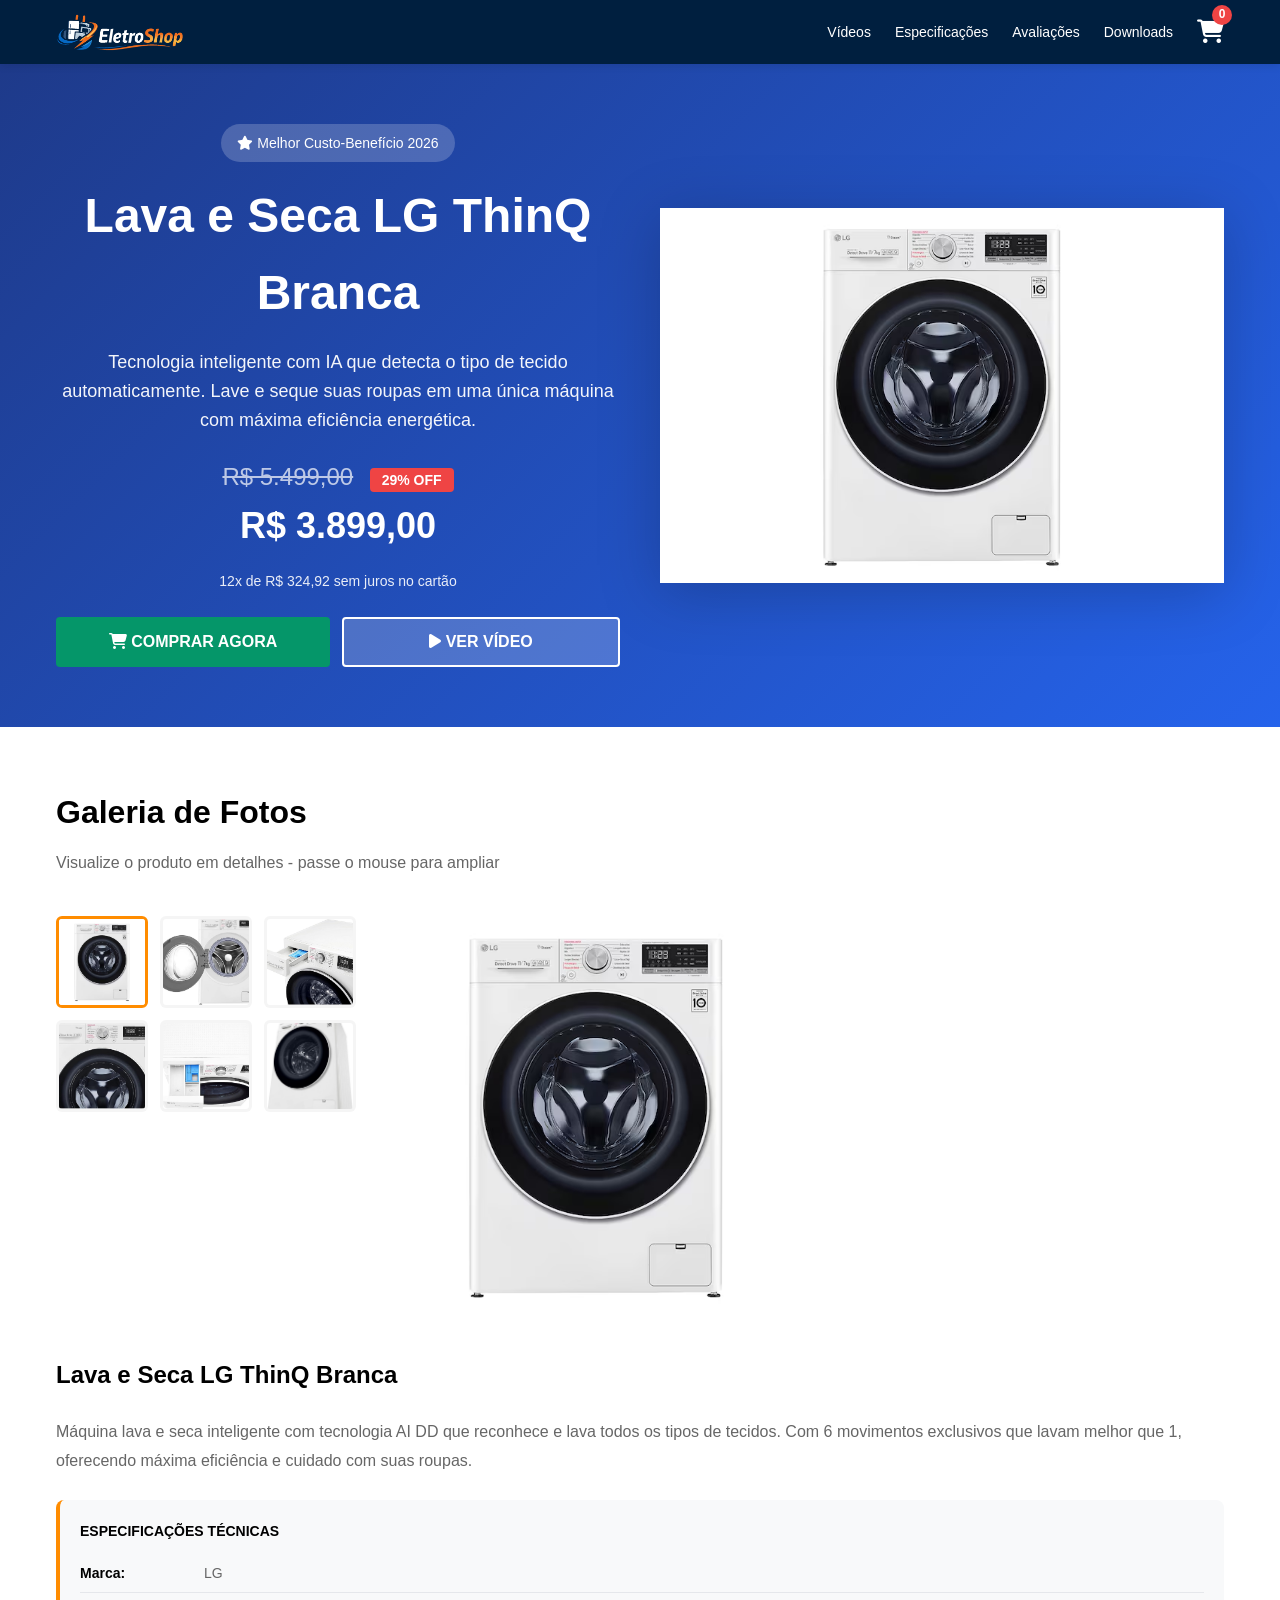
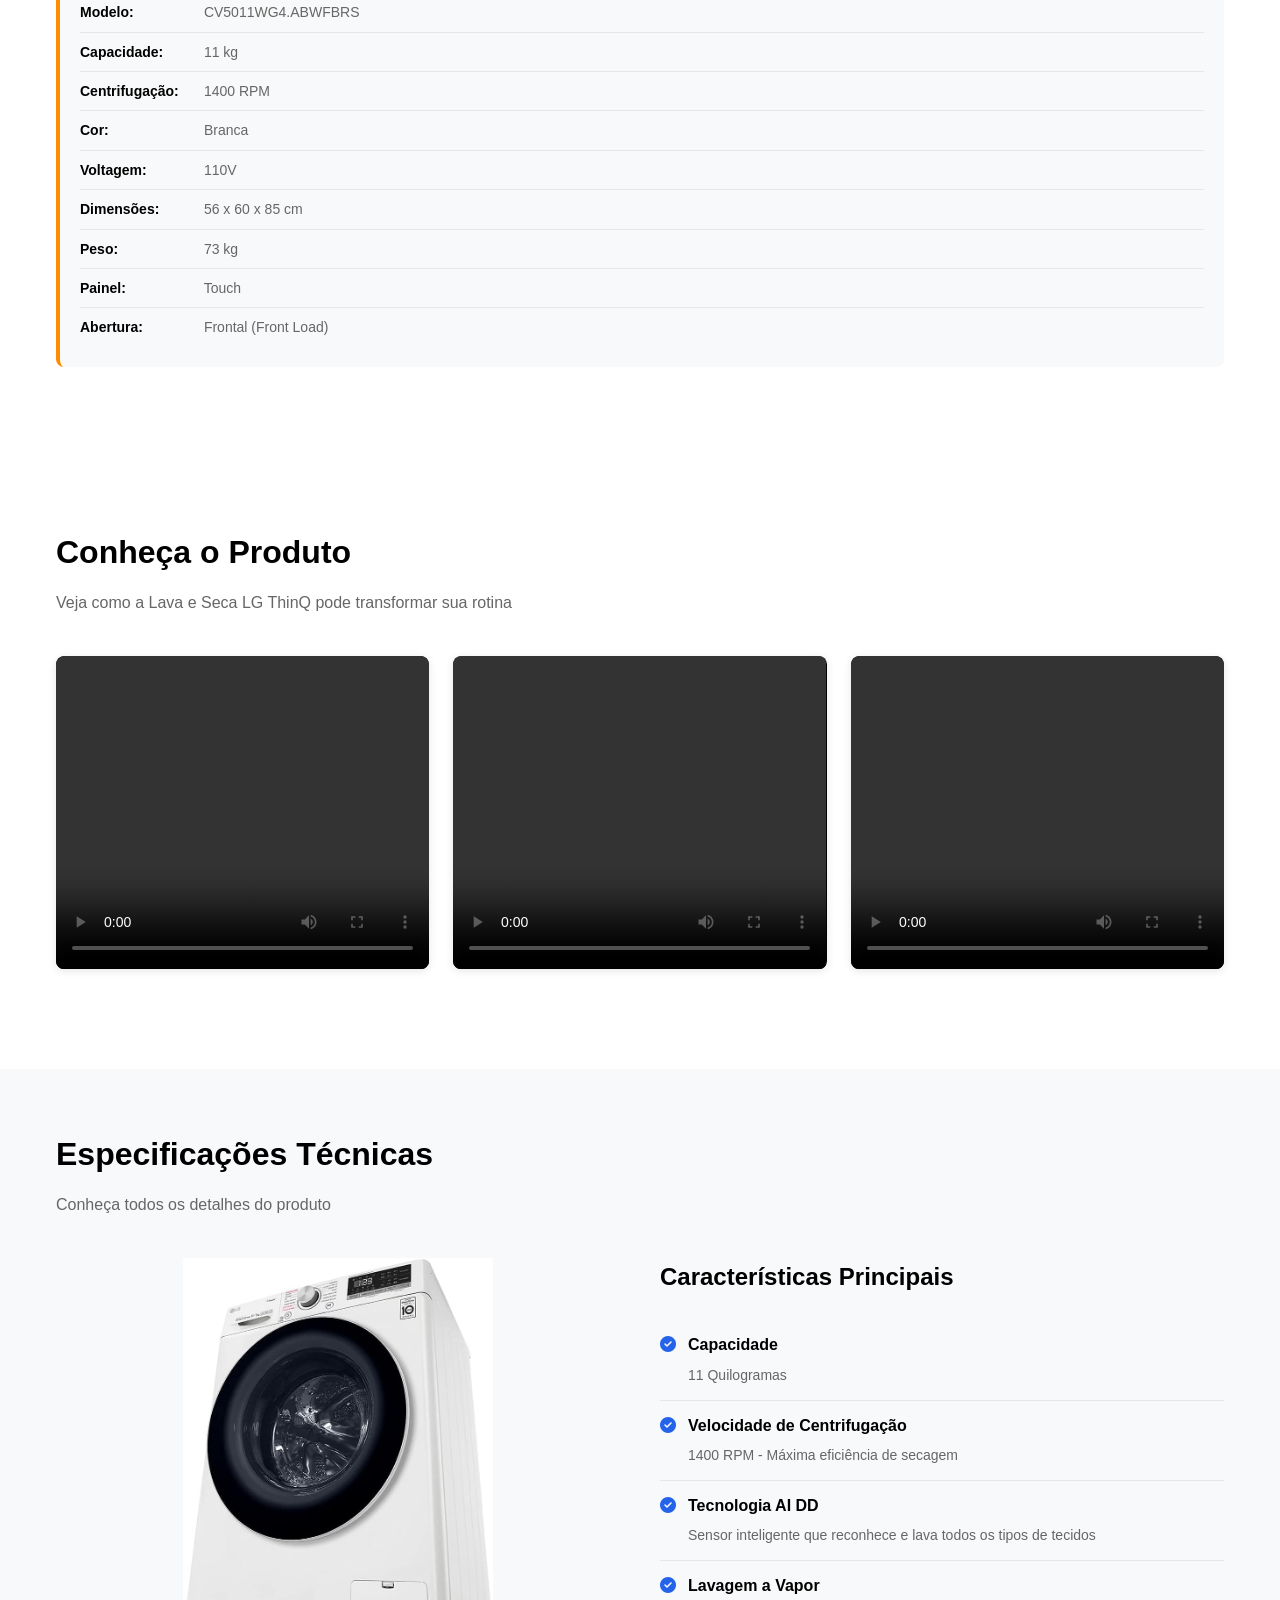
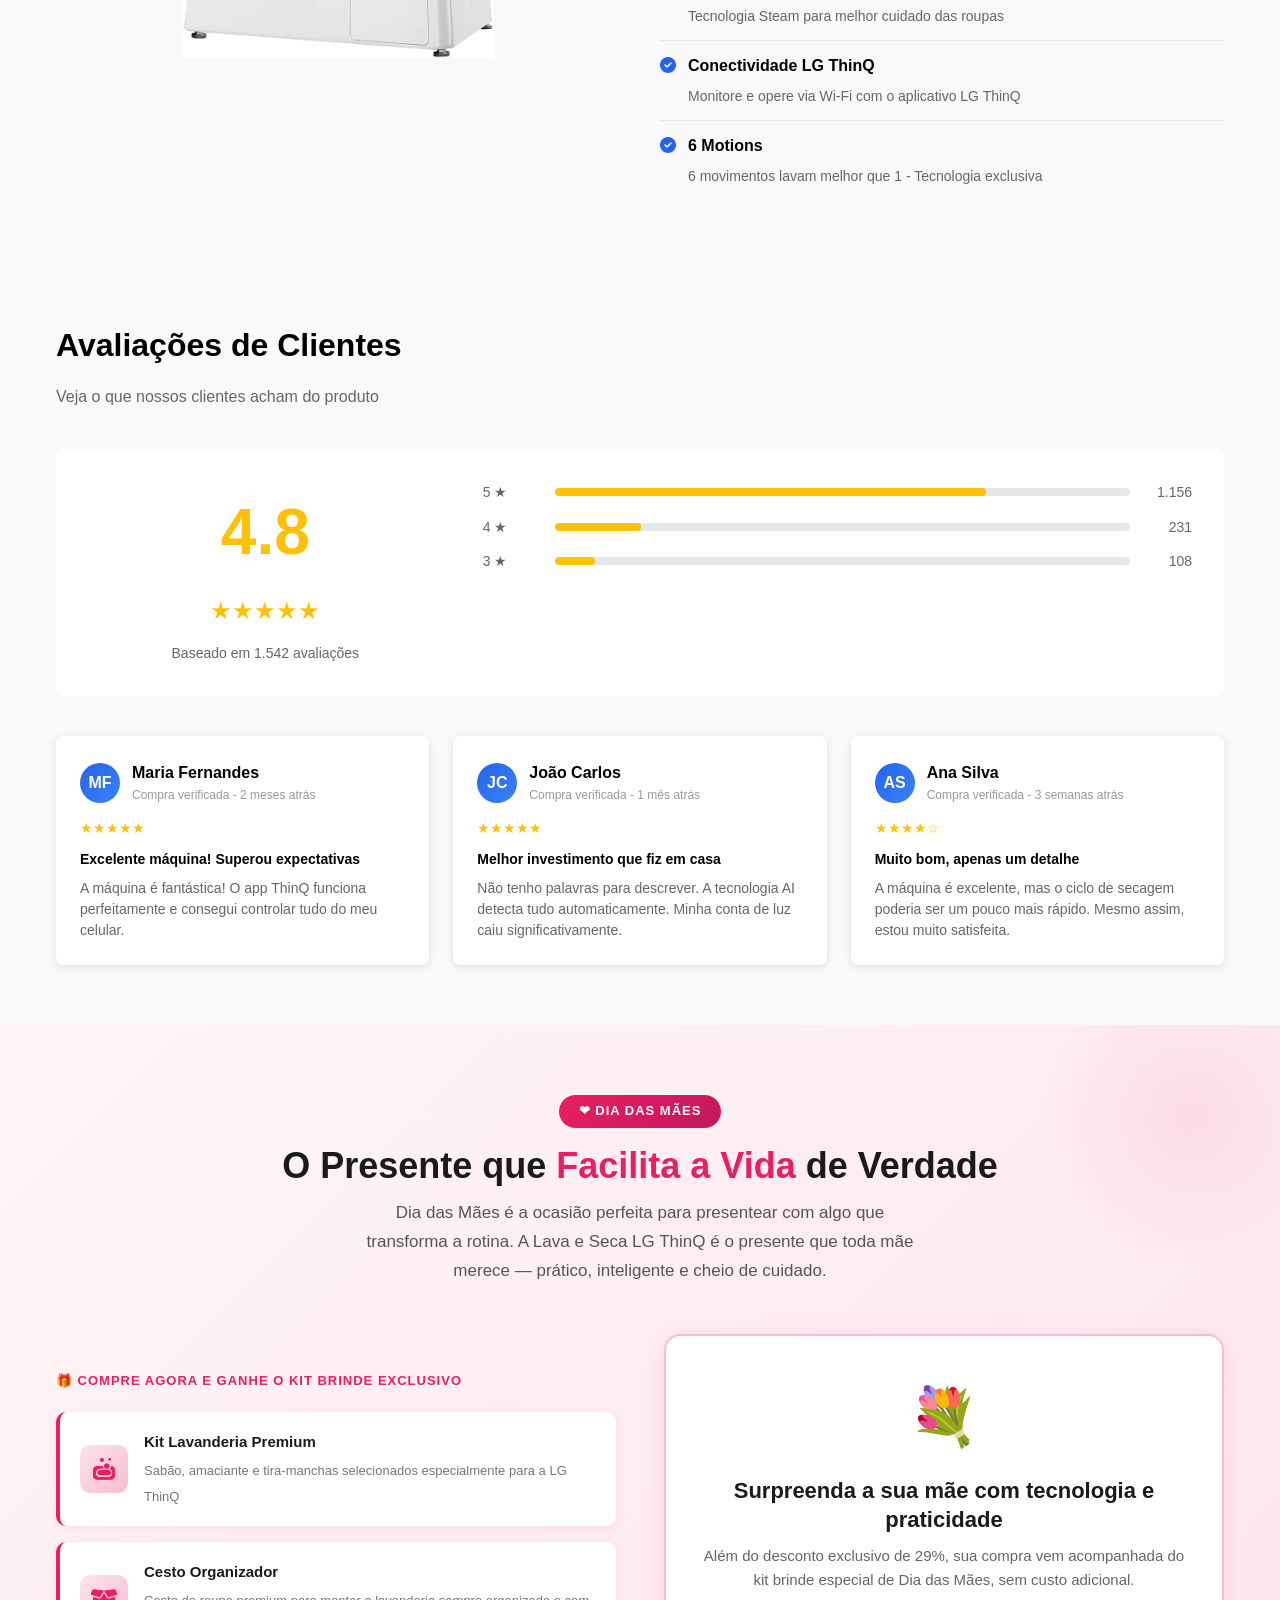
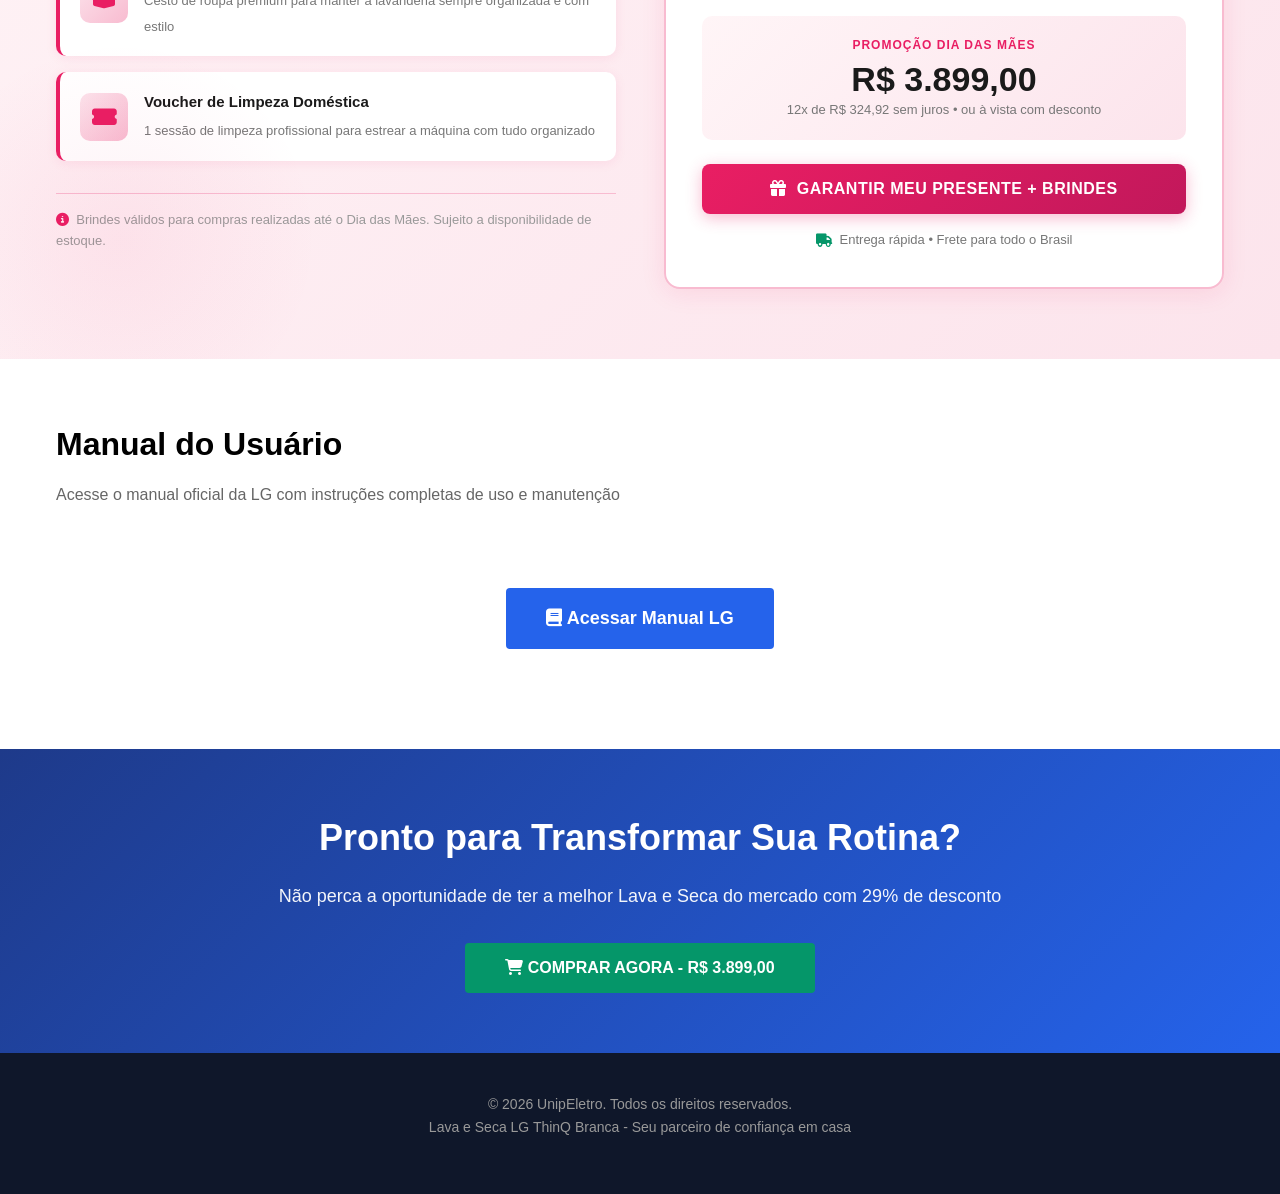
==== commit 60012f0c: "Add files via upload" ====
--- a/index.html
+++ b/index.html
@@ -356,9 +356,21 @@
 
         .gallery-container {
             display: grid;
-            grid-template-columns: 1fr 1fr;
+            grid-template-columns: auto 1fr;
             gap: 40px;
             align-items: start;
+            margin-bottom: 40px;
+        }
+
+        .gallery-left {
+            display: grid;
+            grid-template-columns: repeat(3, 1fr);
+            gap: 12px;
+            width: 300px;
+        }
+
+        .gallery-thumbnails-wrapper {
+            display: contents;
         }
 
         .gallery-main {
@@ -367,6 +379,8 @@
             border-radius: 8px;
             background: #f5f5f5;
             aspect-ratio: 1;
+            width: 100%;
+            max-width: 400px;
         }
 
         .gallery-main-image {
@@ -392,6 +406,7 @@
             display: none;
             border-radius: 4px;
             pointer-events: none;
+            z-index: 10;
         }
 
         .gallery-main:hover .zoom-lens {
@@ -399,17 +414,16 @@
         }
 
         .zoom-result {
-            position: absolute;
-            top: 0;
-            right: -220px;
-            width: 200px;
-            height: 200px;
+            position: fixed;
+            width: 300px;
+            height: 300px;
             border: 1px solid #ddd;
             overflow: hidden;
             background: white;
             border-radius: 4px;
             display: none;
             box-shadow: 0 2px 8px rgba(0,0,0,0.1);
+            z-index: 100;
         }
 
         .zoom-result img {
@@ -423,9 +437,7 @@
         }
 
         .gallery-thumbnails {
-            display: grid;
-            grid-template-columns: repeat(3, 1fr);
-            gap: 12px;
+            display: contents;
         }
 
         .gallery-thumbnail {
@@ -457,6 +469,7 @@
             display: flex;
             flex-direction: column;
             gap: 24px;
+            grid-column: 1 / -1;
         }
 
         .gallery-info h2 {
@@ -1687,15 +1700,8 @@
                 <p class="section-subtitle">Visualize o produto em detalhes - passe o mouse para ampliar</p>
 
                 <div class="gallery-container">
-                    <div>
-                        <div class="gallery-main" id="galleryMain">
-                            <img class="gallery-main-image" id="mainImage" src="01.jpeg" alt="Lava e Seca LG ThinQ">
-                            <div class="zoom-lens"></div>
-                            <div class="zoom-result">
-                                <img id="zoomImage" src="01.jpeg" alt="Zoom">
-                            </div>
-                        </div>
-                        <div class="gallery-thumbnails" style="margin-top: 20px;">
+                    <div class="gallery-left">
+                        <div class="gallery-thumbnails-wrapper">
                             <div class="gallery-thumbnail active" onclick="changeImage('01.jpeg', this)">
                                 <img src="01.jpeg" alt="Foto 1">
                             </div>
@@ -1714,6 +1720,14 @@
                             <div class="gallery-thumbnail" onclick="changeImage('06.jpeg', this)">
                                 <img src="06.jpeg" alt="Foto 6">
                             </div>
+                        </div>
+                    </div>
+
+                    <div class="gallery-main" id="galleryMain">
+                        <img class="gallery-main-image" id="mainImage" src="01.jpeg" alt="Lava e Seca LG ThinQ">
+                        <div class="zoom-lens"></div>
+                        <div class="zoom-result">
+                            <img id="zoomImage" src="01.jpeg" alt="Zoom">
                         </div>
                     </div>
 
@@ -2578,7 +2592,12 @@
             const zoomResult = document.querySelector('.zoom-result');
             const zoomImage = document.getElementById('zoomImage');
 
-            if (galleryMain) {
+            if (galleryMain && zoomLens && zoomResult && zoomImage) {
+                galleryMain.addEventListener('mouseenter', function() {
+                    zoomLens.style.display = 'block';
+                    zoomResult.style.display = 'block';
+                });
+
                 galleryMain.addEventListener('mousemove', function(e) {
                     const rect = galleryMain.getBoundingClientRect();
                     const x = e.clientX - rect.left;
@@ -2590,6 +2609,10 @@
 
                     zoomLens.style.left = Math.max(0, Math.min(lensX, rect.width - zoomLens.offsetWidth)) + 'px';
                     zoomLens.style.top = Math.max(0, Math.min(lensY, rect.height - zoomLens.offsetHeight)) + 'px';
+
+                    // Posiciona o zoom-result ao lado do cursor
+                    zoomResult.style.left = (rect.right + 20) + 'px';
+                    zoomResult.style.top = (rect.top + window.scrollY) + 'px';
 
                     // Calcula o zoom
                     const zoomLevel = 2;
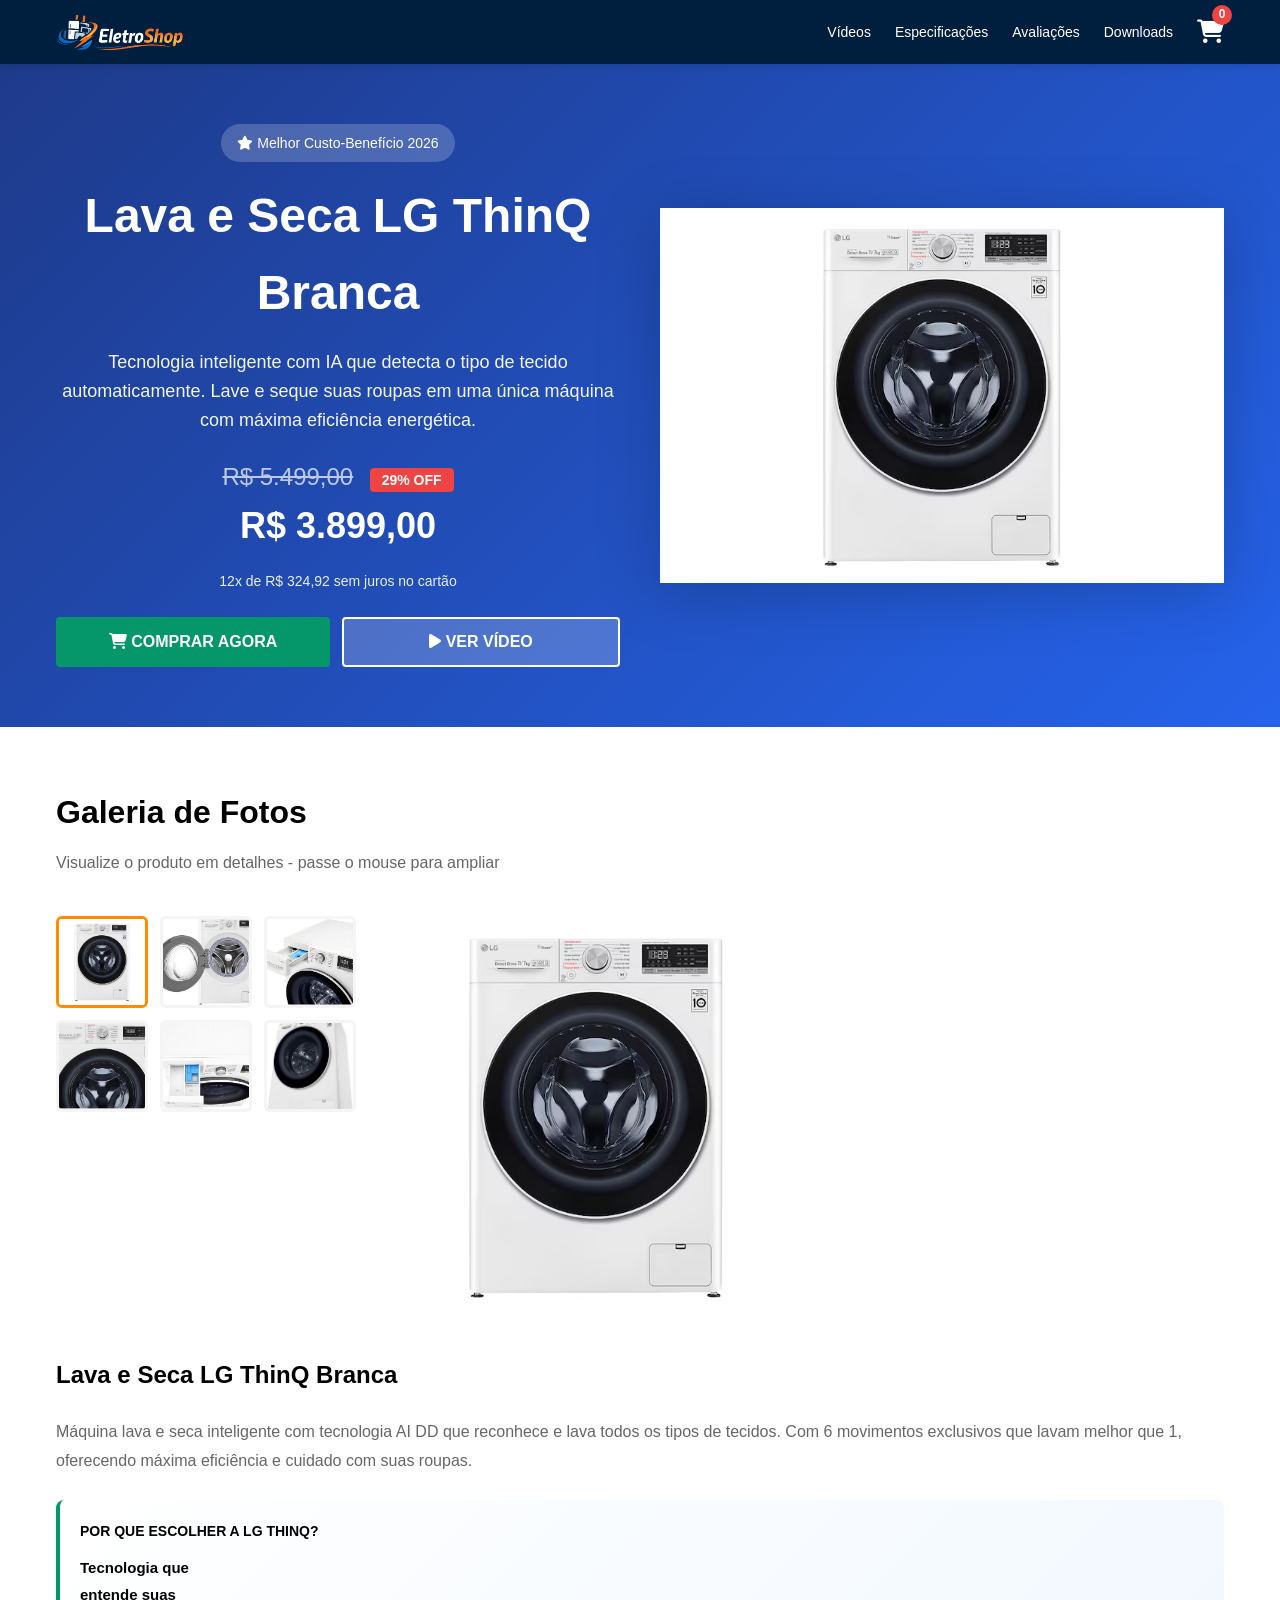
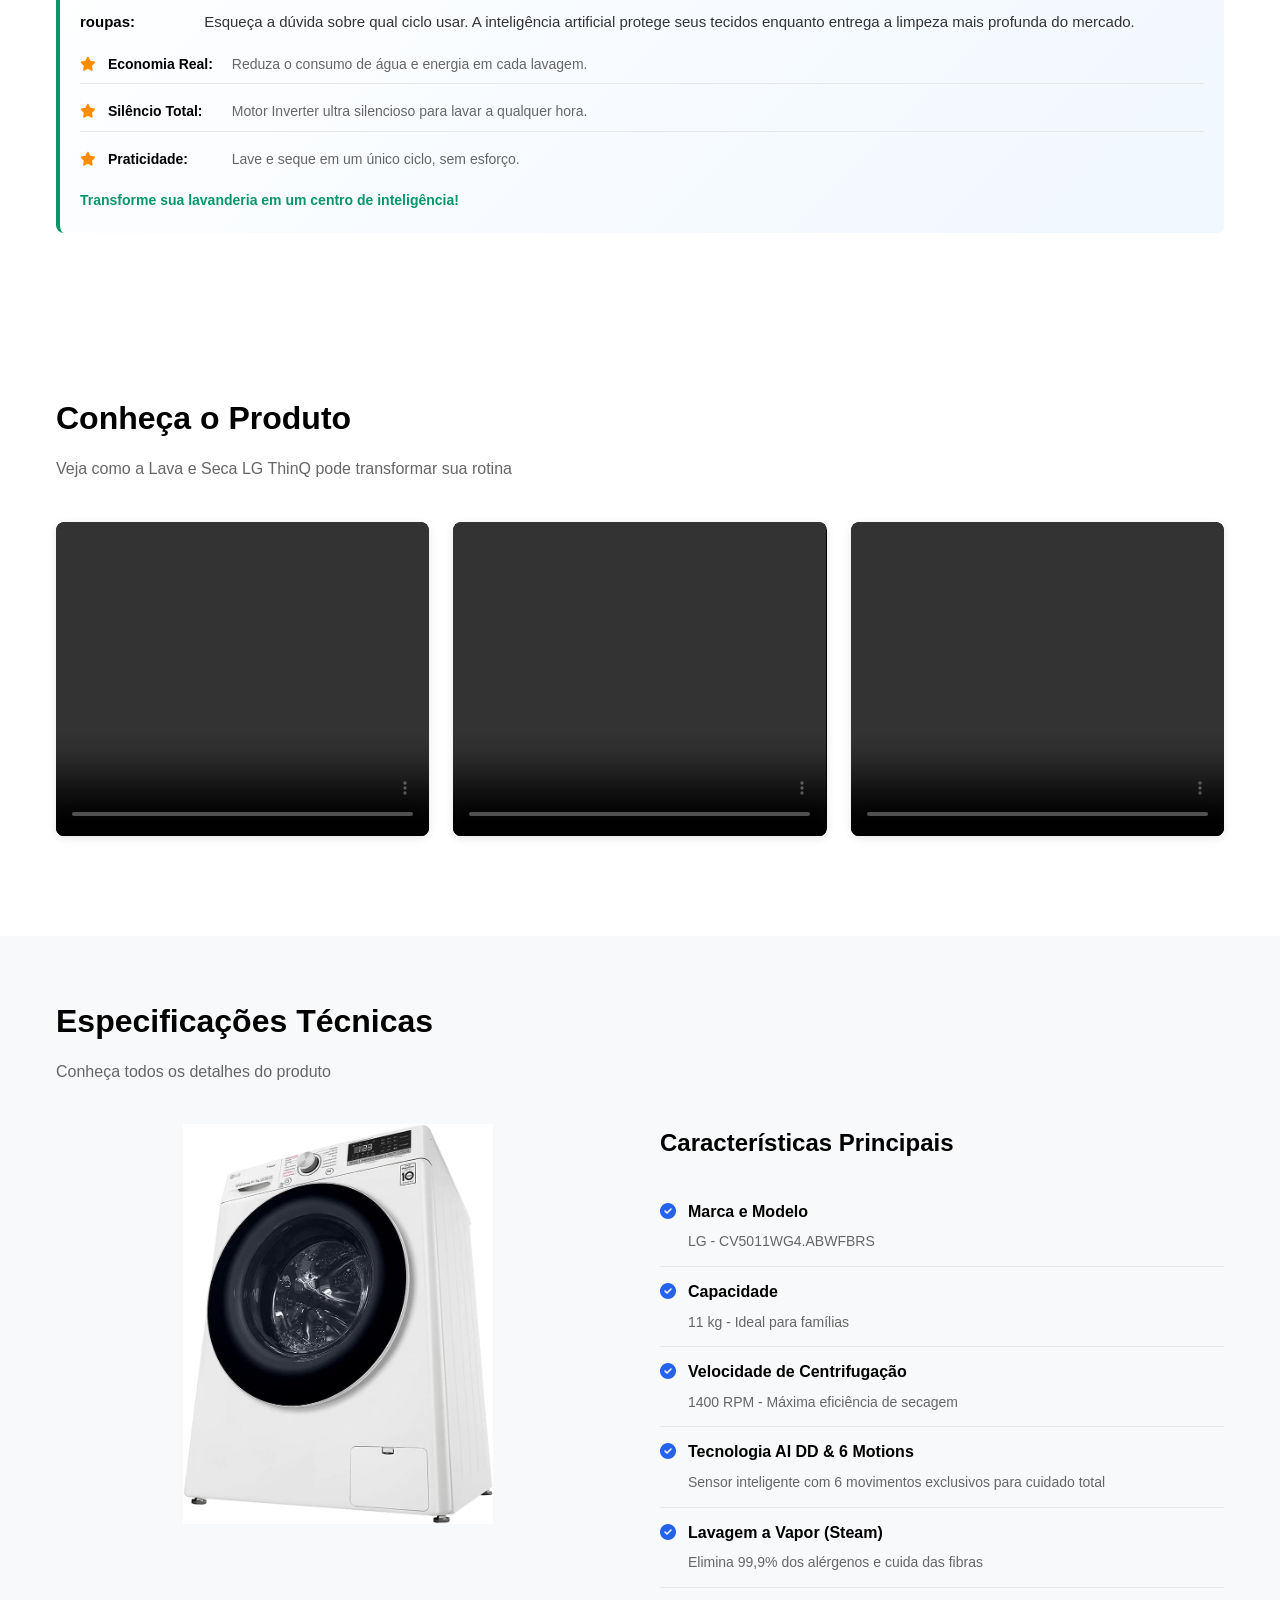
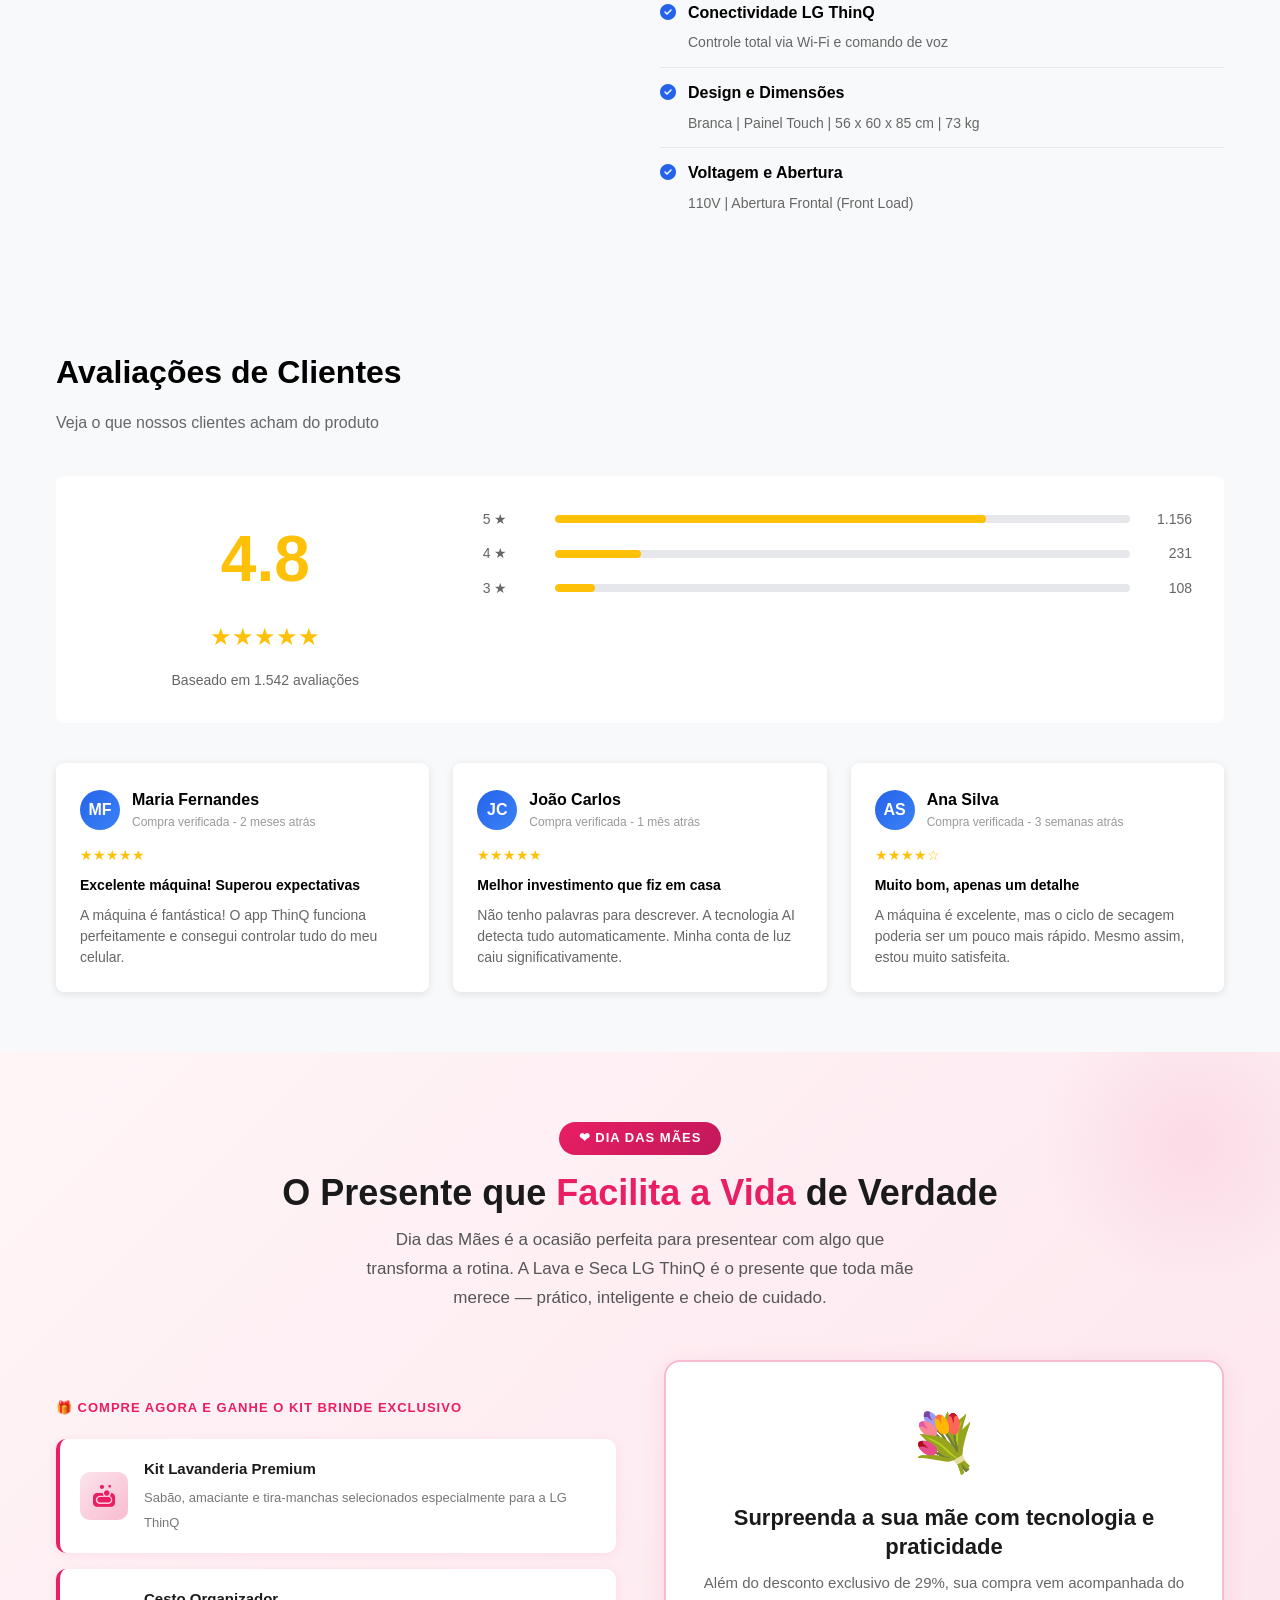
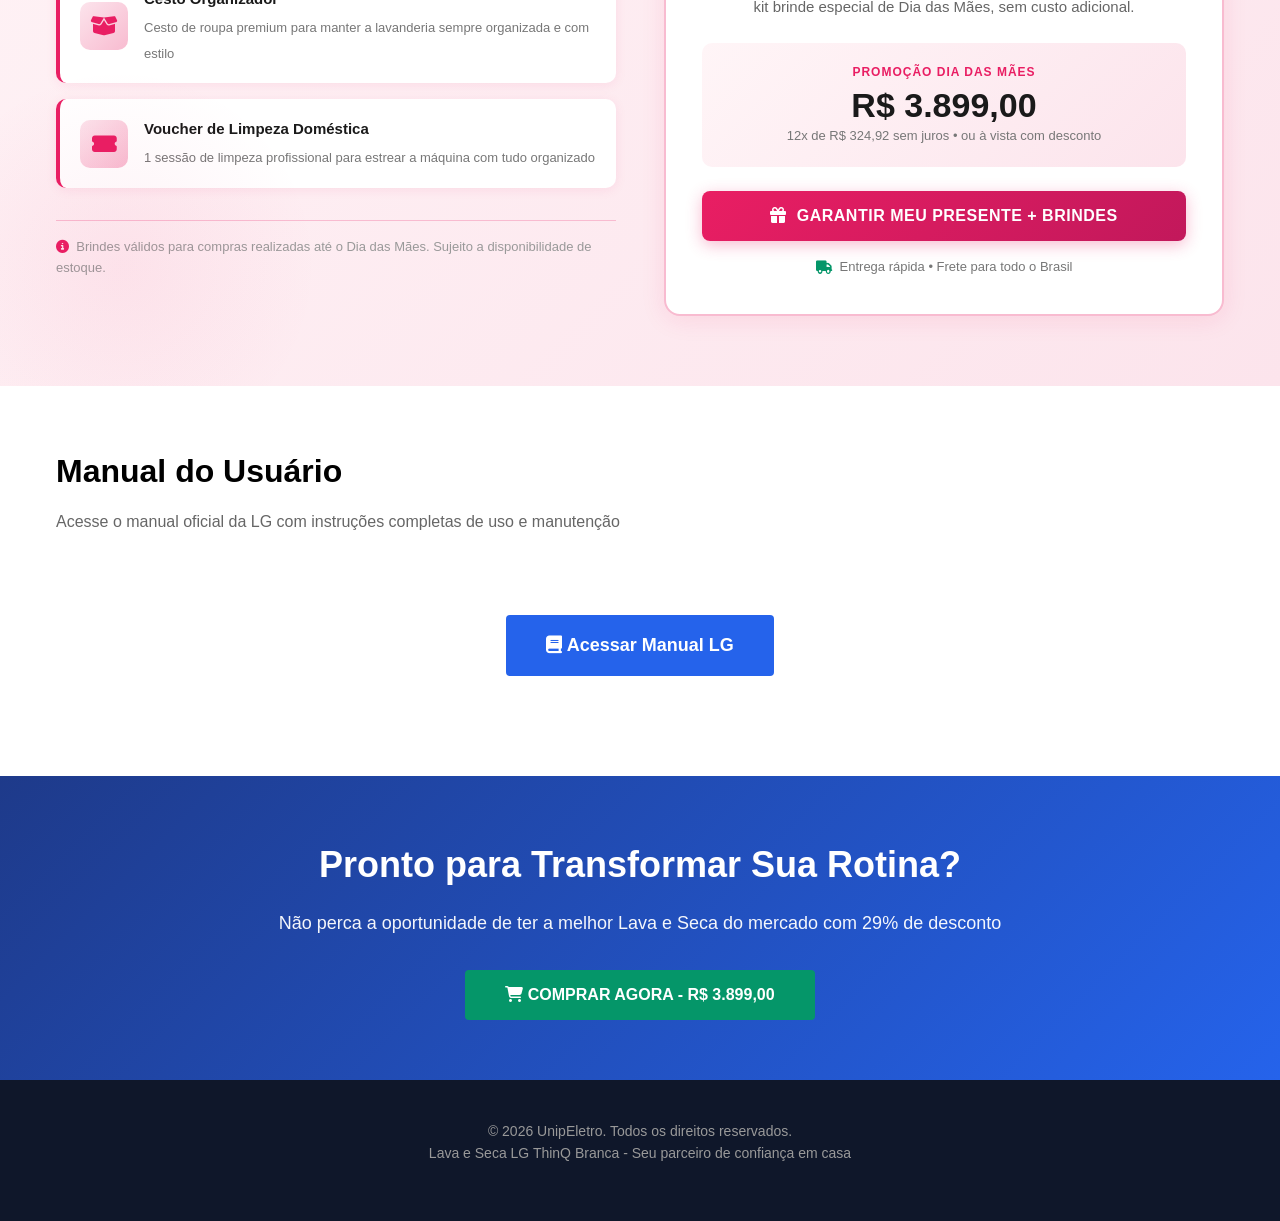
==== commit bb7a3272: "Add files via upload" ====
--- a/index.html
+++ b/index.html
@@ -1735,20 +1735,15 @@
                         <h2>Lava e Seca LG ThinQ Branca</h2>
                         <p>Máquina lava e seca inteligente com tecnologia AI DD que reconhece e lava todos os tipos de tecidos. Com 6 movimentos exclusivos que lavam melhor que 1, oferecendo máxima eficiência e cuidado com suas roupas.</p>
 
-                        <div class="gallery-specs">
-                            <h4>Especificações Técnicas</h4>
-                            <ul>
-                                <li><strong>Marca:</strong> LG</li>
-                                <li><strong>Modelo:</strong> CV5011WG4.ABWFBRS</li>
-                                <li><strong>Capacidade:</strong> 11 kg</li>
-                                <li><strong>Centrifugação:</strong> 1400 RPM</li>
-                                <li><strong>Cor:</strong> Branca</li>
-                                <li><strong>Voltagem:</strong> 110V</li>
-                                <li><strong>Dimensões:</strong> 56 x 60 x 85 cm</li>
-                                <li><strong>Peso:</strong> 73 kg</li>
-                                <li><strong>Painel:</strong> Touch</li>
-                                <li><strong>Abertura:</strong> Frontal (Front Load)</li>
+                        <div class="gallery-specs" style="background: linear-gradient(135deg, #fff 0%, #f0f7ff 100%); border-left: 4px solid #059669;">
+                            <h4>Por que escolher a LG ThinQ?</h4>
+                            <p style="font-size: 15px; color: #333; margin-bottom: 10px;"><strong>Tecnologia que entende suas roupas:</strong> Esqueça a dúvida sobre qual ciclo usar. A inteligência artificial protege seus tecidos enquanto entrega a limpeza mais profunda do mercado.</p>
+                            <ul style="list-style: none; padding: 0;">
+                                <li style="margin-bottom: 8px;"><i class="fas fa-star" style="color: #ff8c00; margin-right: 8px;"></i> <strong>Economia Real:</strong> Reduza o consumo de água e energia em cada lavagem.</li>
+                                <li style="margin-bottom: 8px;"><i class="fas fa-star" style="color: #ff8c00; margin-right: 8px;"></i> <strong>Silêncio Total:</strong> Motor Inverter ultra silencioso para lavar a qualquer hora.</li>
+                                <li style="margin-bottom: 8px;"><i class="fas fa-star" style="color: #ff8c00; margin-right: 8px;"></i> <strong>Praticidade:</strong> Lave e seque em um único ciclo, sem esforço.</li>
                             </ul>
+                            <p style="font-size: 14px; font-weight: bold; color: #059669; margin-top: 10px;">Transforme sua lavanderia em um centro de inteligência!</p>
                         </div>
                     </div>
                 </div>
@@ -1810,8 +1805,15 @@
                             <li>
                                 <i class="fas fa-check-circle"></i>
                                 <div>
+                                    <strong>Marca e Modelo</strong>
+                                    <span>LG - CV5011WG4.ABWFBRS</span>
+                                </div>
+                            </li>
+                            <li>
+                                <i class="fas fa-check-circle"></i>
+                                <div>
                                     <strong>Capacidade</strong>
-                                    <span>11 Quilogramas</span>
+                                    <span>11 kg - Ideal para famílias</span>
                                 </div>
                             </li>
                             <li>
@@ -1824,29 +1826,36 @@
                             <li>
                                 <i class="fas fa-check-circle"></i>
                                 <div>
-                                    <strong>Tecnologia AI DD</strong>
-                                    <span>Sensor inteligente que reconhece e lava todos os tipos de tecidos</span>
+                                    <strong>Tecnologia AI DD & 6 Motions</strong>
+                                    <span>Sensor inteligente com 6 movimentos exclusivos para cuidado total</span>
                                 </div>
                             </li>
                             <li>
                                 <i class="fas fa-check-circle"></i>
                                 <div>
-                                    <strong>Lavagem a Vapor</strong>
-                                    <span>Tecnologia Steam para melhor cuidado das roupas</span>
+                                    <strong>Lavagem a Vapor (Steam)</strong>
+                                    <span>Elimina 99,9% dos alérgenos e cuida das fibras</span>
                                 </div>
                             </li>
                             <li>
                                 <i class="fas fa-check-circle"></i>
                                 <div>
                                     <strong>Conectividade LG ThinQ</strong>
-                                    <span>Monitore e opere via Wi-Fi com o aplicativo LG ThinQ</span>
+                                    <span>Controle total via Wi-Fi e comando de voz</span>
                                 </div>
                             </li>
                             <li>
                                 <i class="fas fa-check-circle"></i>
                                 <div>
-                                    <strong>6 Motions</strong>
-                                    <span>6 movimentos lavam melhor que 1 - Tecnologia exclusiva</span>
+                                    <strong>Design e Dimensões</strong>
+                                    <span>Branca | Painel Touch | 56 x 60 x 85 cm | 73 kg</span>
+                                </div>
+                            </li>
+                            <li>
+                                <i class="fas fa-check-circle"></i>
+                                <div>
+                                    <strong>Voltagem e Abertura</strong>
+                                    <span>110V | Abertura Frontal (Front Load)</span>
                                 </div>
                             </li>
                         </ul>
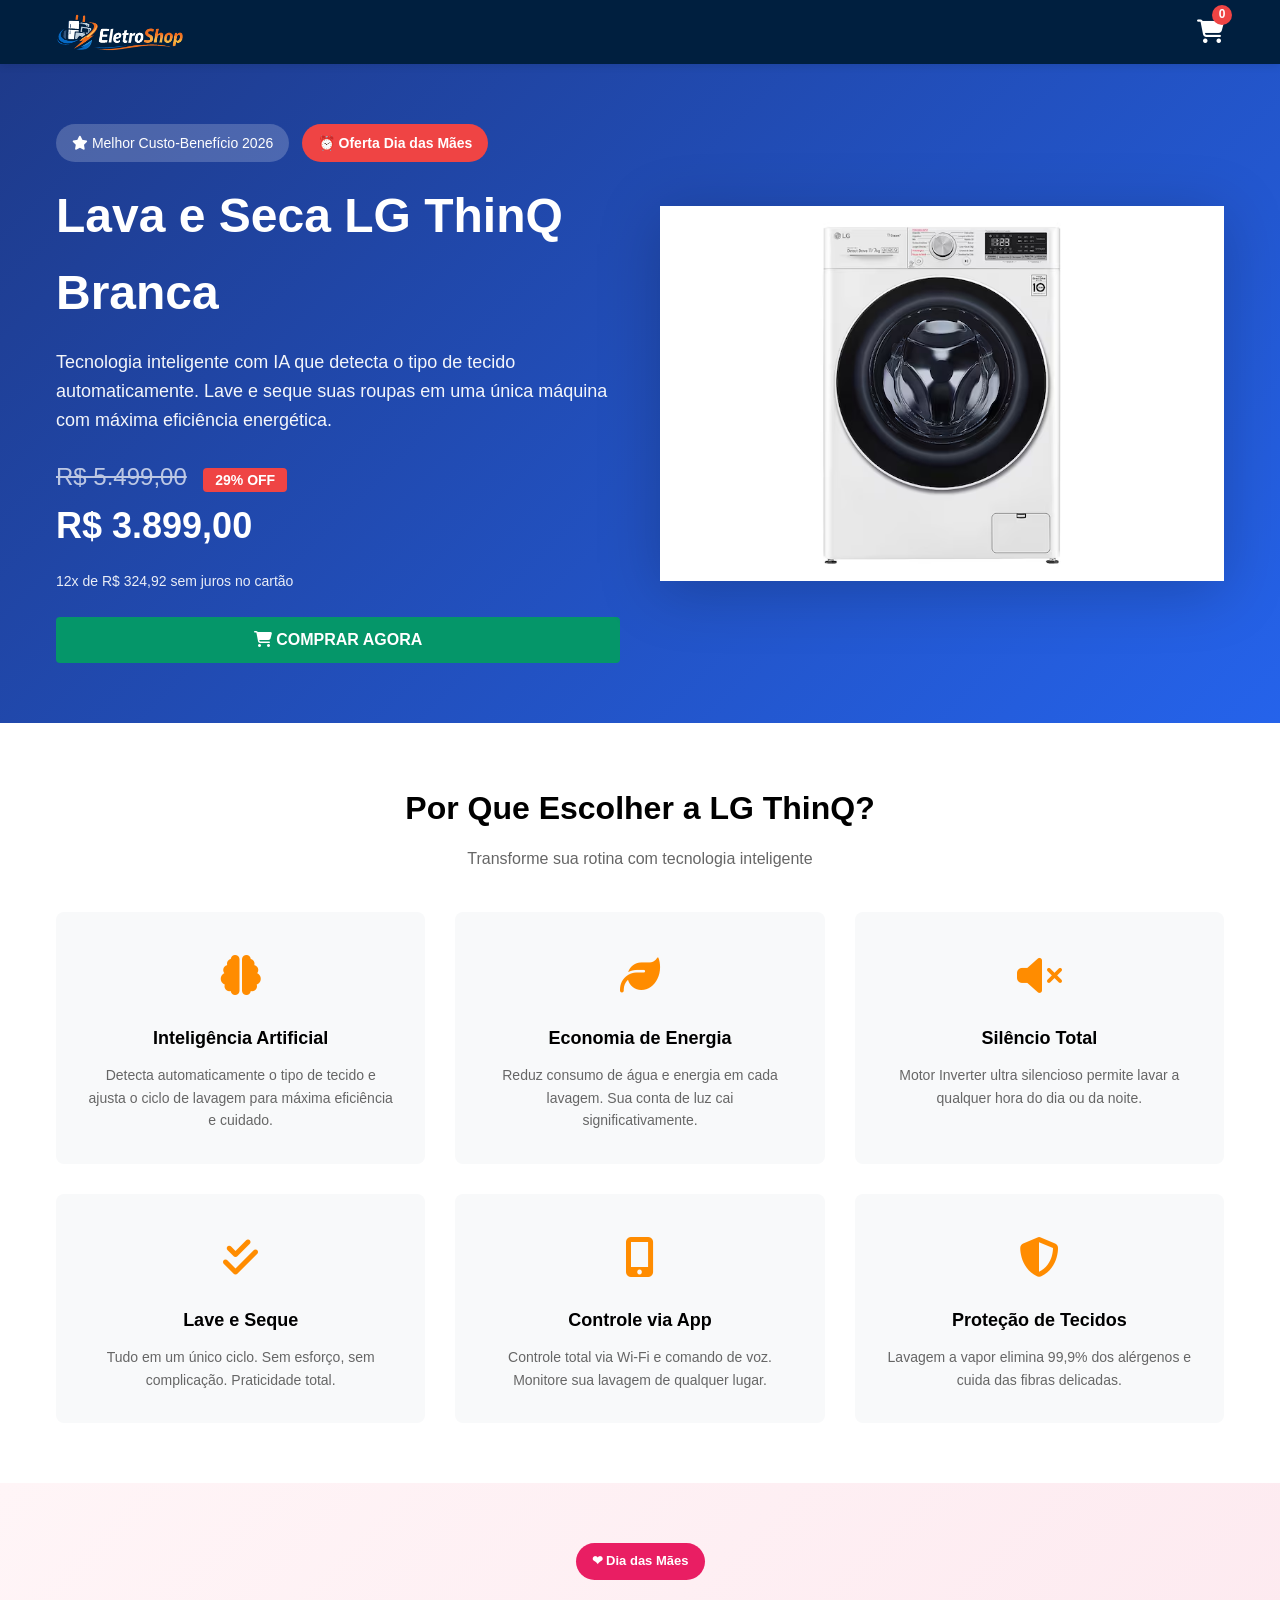
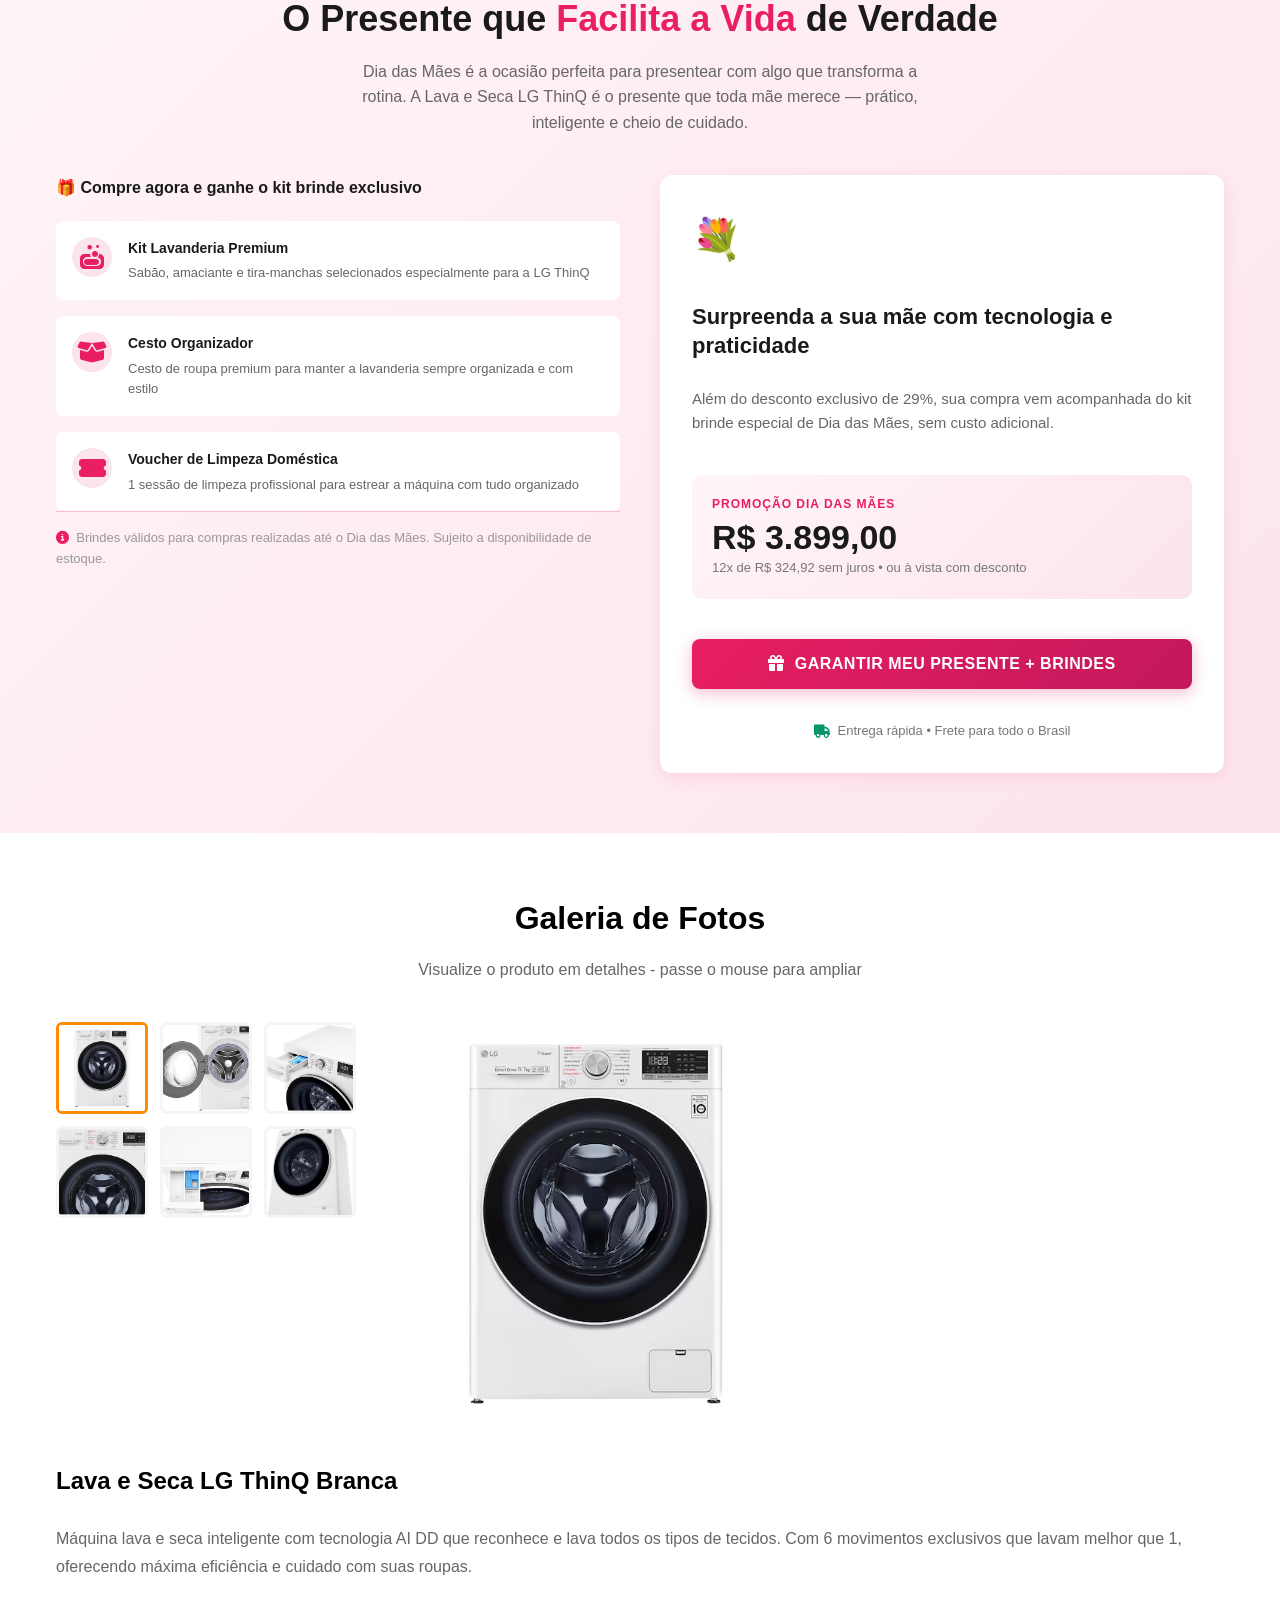
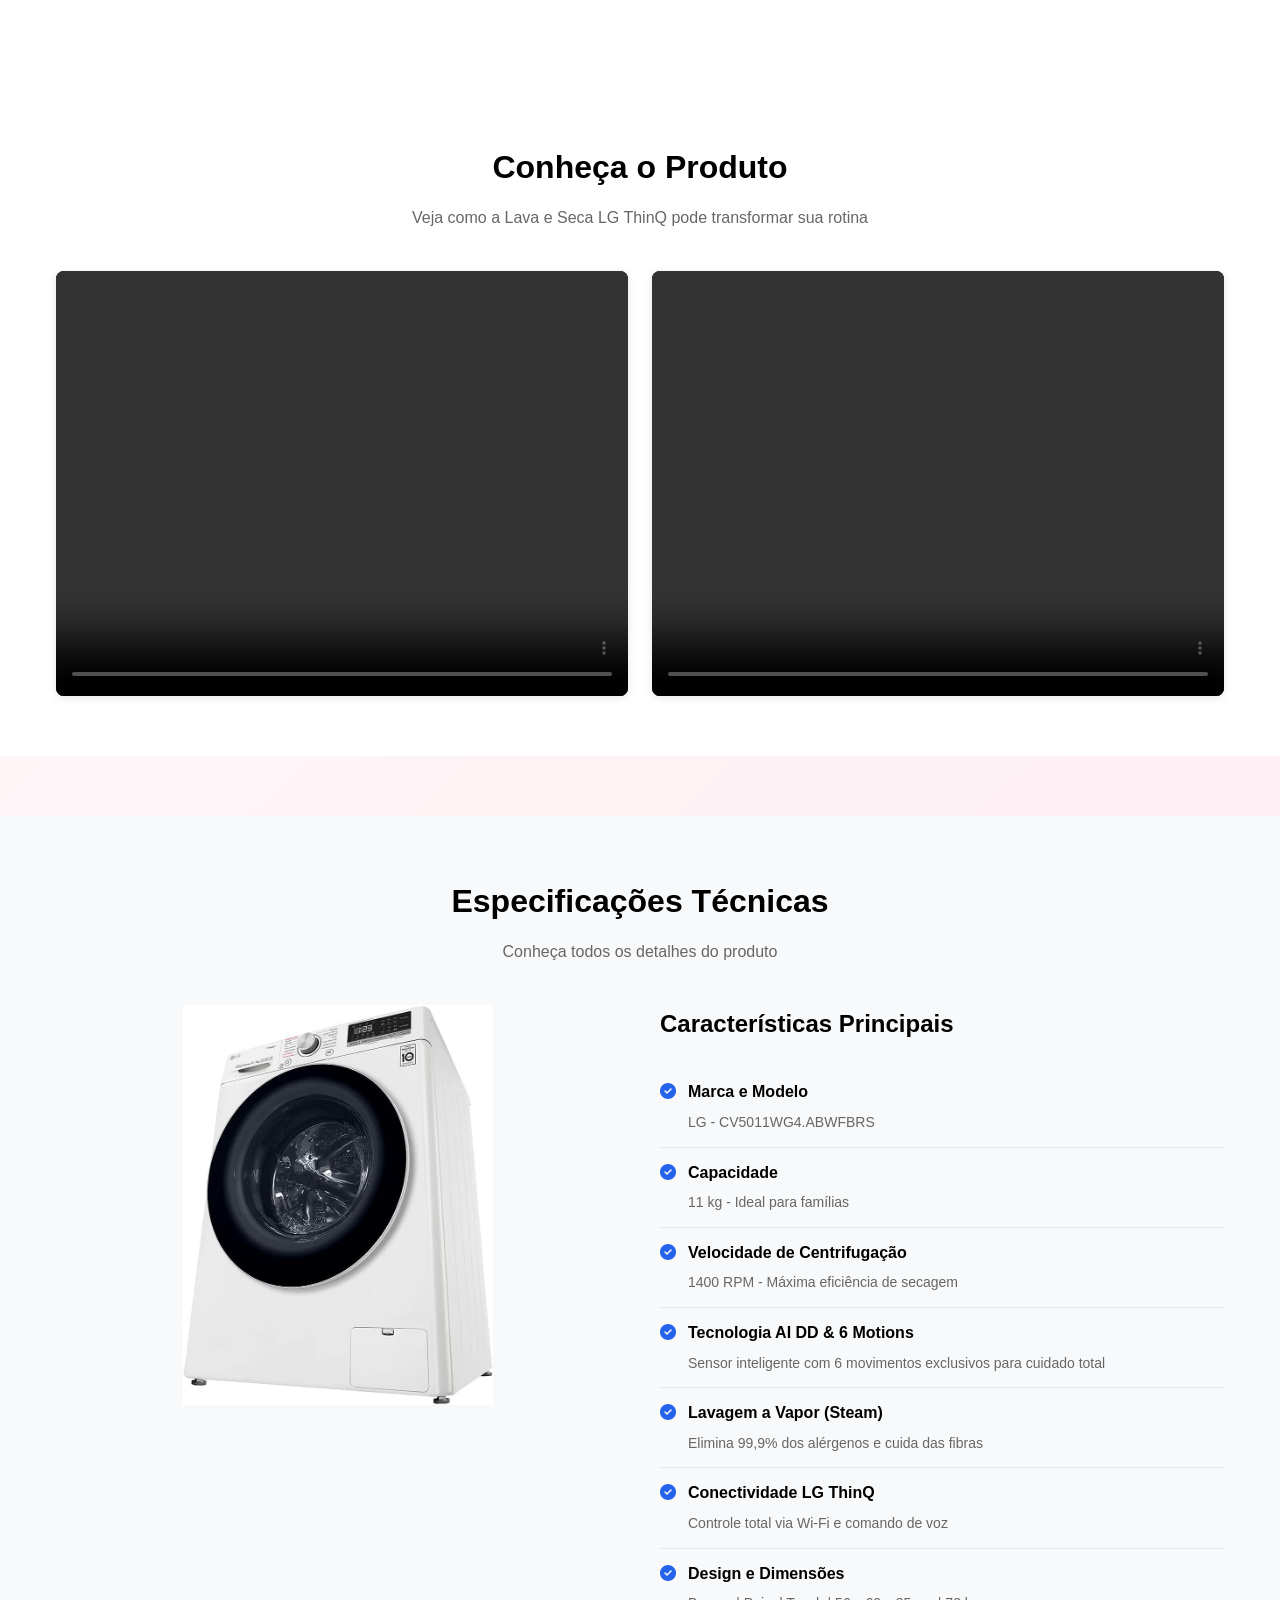
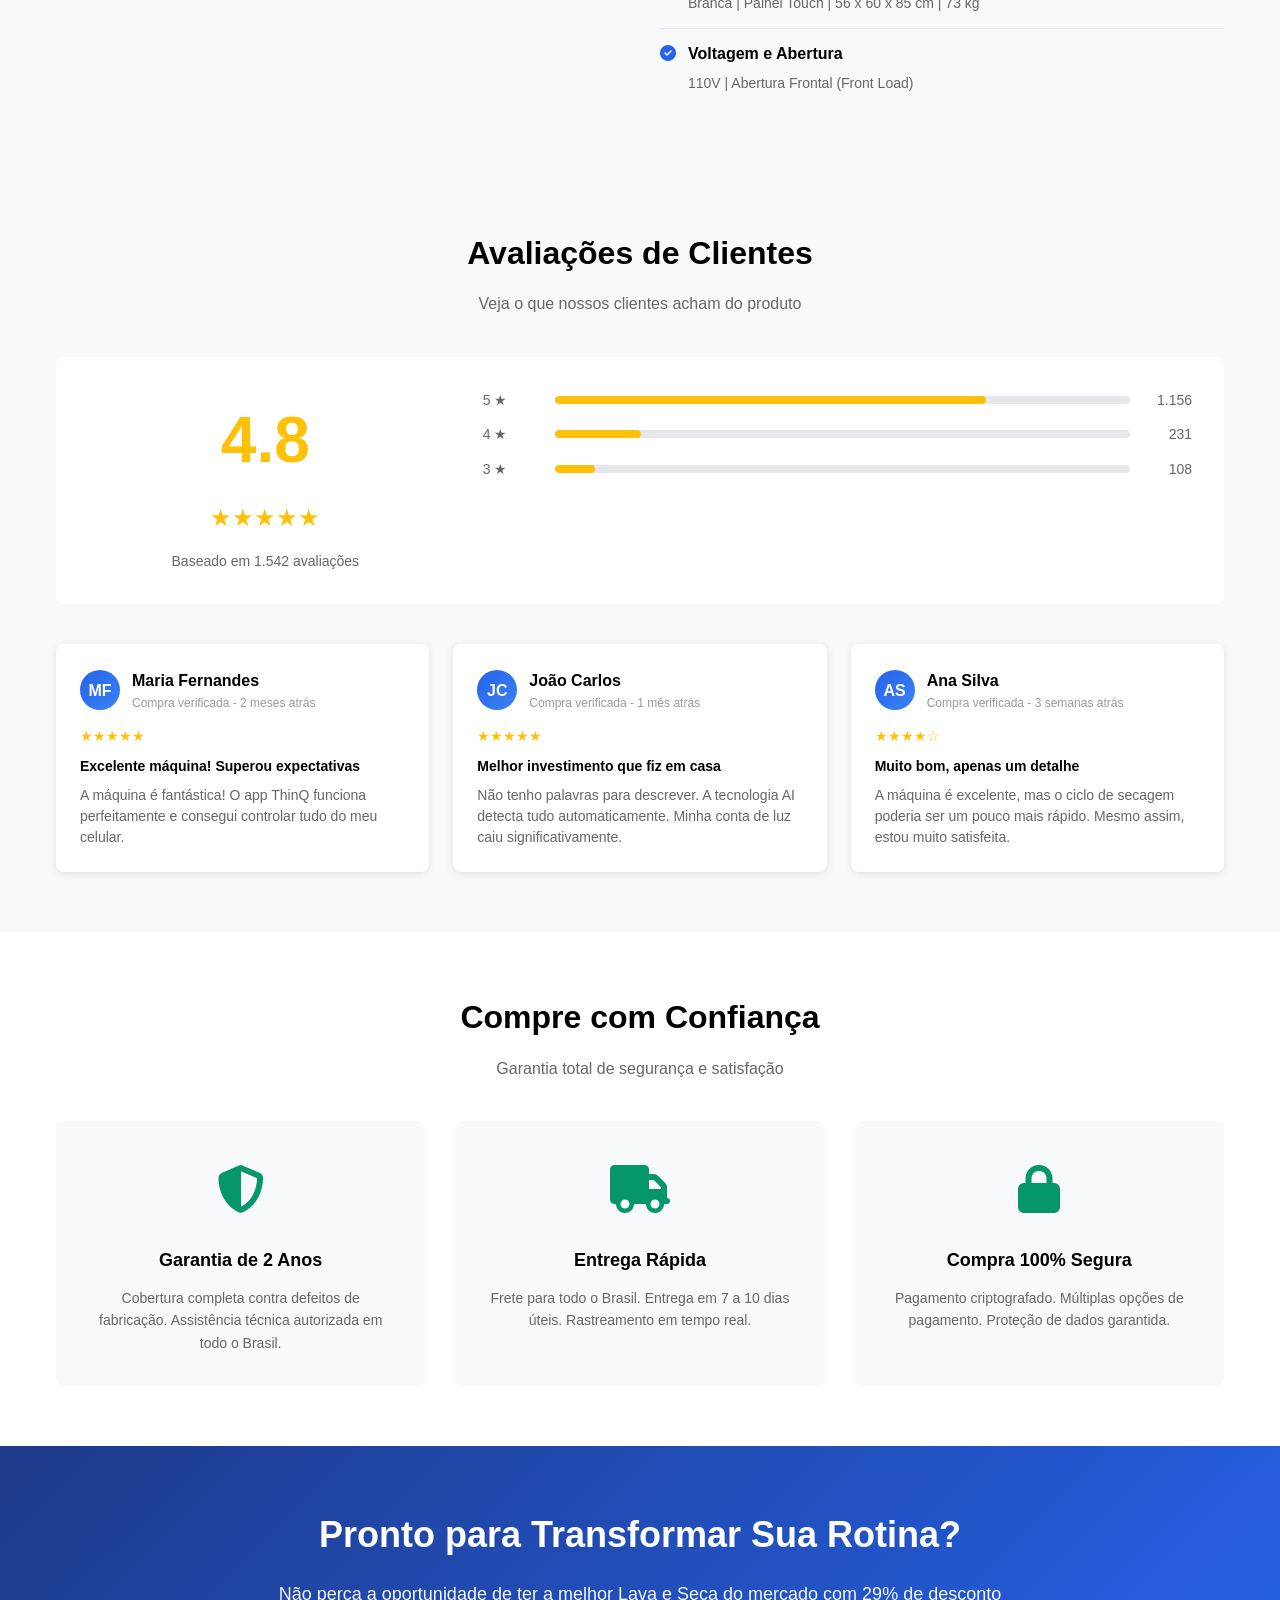
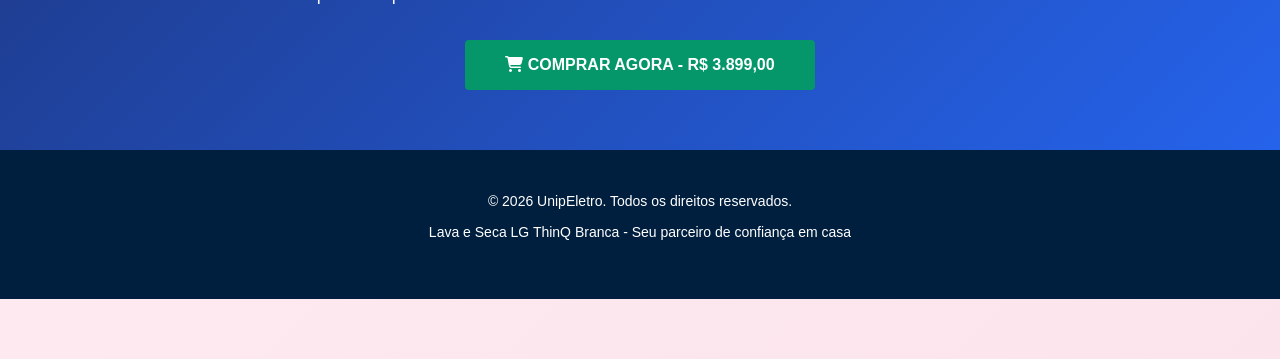
==== commit 6357ac91: "Add files via upload" ====
--- a/index.html
+++ b/index.html
@@ -19,9 +19,8 @@
             line-height: 1.6;
         }
 
-        /* NAVBAR */
         .navbar {
-            background-color: #001f3f; /* Azul escuro como no logo */
+            background-color: #001f3f;
             padding: 12px 0;
             box-shadow: 0 2px 8px rgba(0,0,0,0.1);
             position: sticky;
@@ -50,7 +49,7 @@
         }
 
         .logo-icon {
-            color: #ff8c00; /* Laranja como no logo */
+            color: #ff8c00;
             font-size: 28px;
         }
 
@@ -66,26 +65,11 @@
             font-size: 14px;
             cursor: pointer;
             transition: color 0.2s;
+            display: none;
         }
 
         .nav-links a:hover {
-            color: #ff8c00; /* Laranja como no logo */
-        }
-
-        .btn-comprar {
-            background-color: #ff8c00; /* Laranja como no logo */
-            color: white;
-            padding: 10px 20px;
-            border-radius: 4px;
-            text-decoration: none;
-            font-weight: bold;
-            transition: background-color 0.2s;
-            border: none;
-            cursor: pointer;
-        }
-
-        .btn-comprar:hover {
-            background-color: #e67e00; /* Laranja mais escuro */
+            color: #ff8c00;
         }
 
         .cart-icon {
@@ -116,14 +100,12 @@
             font-weight: bold;
         }
 
-        /* CONTAINER */
         .container {
             max-width: 1200px;
             margin: 0 auto;
             padding: 0 16px;
         }
 
-        /* PÁGINAS */
         .page {
             display: none;
         }
@@ -132,12 +114,11 @@
             display: block;
         }
 
-        /* HERO SECTION */
+        /* HERO */
         .hero {
             background: linear-gradient(135deg, #1e3a8a 0%, #2563eb 100%);
             color: white;
             padding: 60px 0;
-            text-align: center;
         }
 
         .hero-content {
@@ -166,6 +147,17 @@
             border-radius: 20px;
             font-size: 14px;
             margin-bottom: 16px;
+        }
+
+        .urgency-badge {
+            display: inline-block;
+            background-color: #ef4444;
+            padding: 8px 16px;
+            border-radius: 20px;
+            font-size: 14px;
+            margin-bottom: 16px;
+            margin-left: 8px;
+            font-weight: bold;
         }
 
         .price-hero {
@@ -212,24 +204,6 @@
             background-color: #047857;
         }
 
-        .btn-secondary {
-            background-color: rgba(255, 255, 255, 0.2);
-            color: white;
-            padding: 14px 32px;
-            border: 2px solid white;
-            border-radius: 4px;
-            font-size: 16px;
-            font-weight: bold;
-            cursor: pointer;
-            transition: all 0.2s;
-            flex: 1;
-        }
-
-        .btn-secondary:hover {
-            background-color: white;
-            color: #1e3a8a;
-        }
-
         .hero-image {
             position: relative;
             height: 400px;
@@ -245,8 +219,45 @@
             filter: drop-shadow(0 10px 30px rgba(0,0,0,0.2));
         }
 
-        /* SEÇÃO DE VÍDEO ANÚNCIO */
-        .video-section {
+        /* PROVA SOCIAL */
+        .social-proof-section {
+            padding: 40px 0;
+            background: white;
+            border-bottom: 1px solid #e5e7eb;
+        }
+
+        .social-proof-container {
+            display: grid;
+            grid-template-columns: repeat(3, 1fr);
+            gap: 30px;
+            text-align: center;
+        }
+
+        .proof-item {
+            padding: 20px;
+        }
+
+        .proof-rating {
+            font-size: 28px;
+            font-weight: bold;
+            color: #ffc107;
+            margin-bottom: 8px;
+        }
+
+        .proof-stars {
+            font-size: 18px;
+            color: #ffc107;
+            margin-bottom: 8px;
+        }
+
+        .proof-text {
+            font-size: 14px;
+            color: #666;
+            font-weight: 500;
+        }
+
+        /* BENEFÍCIOS */
+        .benefits-section {
             padding: 60px 0;
             background: white;
         }
@@ -256,99 +267,56 @@
             font-weight: bold;
             margin-bottom: 12px;
             color: #000;
+            text-align: center;
         }
 
         .section-subtitle {
             font-size: 16px;
             color: #666;
             margin-bottom: 40px;
-        }
-
-        .video-grid {
+            text-align: center;
+        }
+
+        .benefits-grid {
             display: grid;
             grid-template-columns: repeat(3, 1fr);
-            gap: 24px;
-            margin-bottom: 40px;
-        }
-
-        .video-card {
-            background: #f5f5f5;
+            gap: 30px;
+        }
+
+        .benefit-card {
+            background: #f8f9fa;
+            padding: 30px;
             border-radius: 8px;
-            overflow: hidden;
-            box-shadow: 0 2px 8px rgba(0,0,0,0.1);
-            transition: transform 0.3s, box-shadow 0.3s;
-        }
-
-        .video-card:hover {
-            transform: translateY(-4px);
-            box-shadow: 0 8px 16px rgba(0,0,0,0.15);
-        }
-
-        .video-placeholder {
-            width: 100%;
-            aspect-ratio: 16 / 9;
-            background: linear-gradient(135deg, #1e3a8a 0%, #2563eb 100%);
-            display: flex;
-            align-items: center;
-            justify-content: center;
-            cursor: pointer;
-            position: relative;
-            overflow: hidden;
-        }
-
-        .video-placeholder::before {
-            content: '';
-            position: absolute;
-            width: 100%;
-            height: 100%;
-            background: rgba(0,0,0,0.3);
-            transition: background 0.3s;
-        }
-
-        .video-card:hover .video-placeholder::before {
-            background: rgba(0,0,0,0.5);
-        }
-
-        .play-button {
-            width: 80px;
-            height: 80px;
-            background-color: white;
-            border-radius: 50%;
-            display: flex;
-            align-items: center;
-            justify-content: center;
-            font-size: 32px;
-            color: #2563eb;
-            position: relative;
-            z-index: 1;
-            transition: transform 0.3s;
-        }
-
-        .video-card:hover .play-button {
-            transform: scale(1.1);
-        }
-
-        .video-title {
-            padding: 16px;
-            font-weight: bold;
-            font-size: 16px;
+            text-align: center;
+            border: 2px solid transparent;
+            transition: all 0.3s;
+        }
+
+        .benefit-card:hover {
+            border-color: #ff8c00;
+            box-shadow: 0 4px 12px rgba(255, 140, 0, 0.1);
+        }
+
+        .benefit-icon {
+            font-size: 40px;
+            color: #ff8c00;
+            margin-bottom: 16px;
+        }
+
+        .benefit-card h3 {
+            font-size: 18px;
+            font-weight: bold;
+            margin-bottom: 12px;
             color: #000;
         }
 
-        .video-description {
-            padding: 0 16px 16px;
+        .benefit-card p {
             font-size: 14px;
             color: #666;
-        }
-
-        .video-player {
-            aspect-ratio: 16 / 9;
-            background: #000;
-            border-radius: 8px 8px 0 0;
-            cursor: pointer;
-        }
-
-        /* GALERIA DE FOTOS COM ZOOM */
+            line-height: 1.6;
+        }
+
+        /* GALERIA */
         .gallery-section {
             padding: 60px 0;
             background: white;
@@ -483,43 +451,248 @@
             line-height: 1.8;
         }
 
-        .gallery-specs {
-            background: #f8f9fa;
+        /* VÍDEOS */
+        .video-section {
+            padding: 60px 0;
+            background: white;
+        }
+
+        .video-grid {
+            display: grid;
+            grid-template-columns: repeat(2, 1fr);
+            gap: 24px;
+        }
+
+        .video-card {
+            background: #f5f5f5;
+            border-radius: 8px;
+            overflow: hidden;
+            box-shadow: 0 2px 8px rgba(0,0,0,0.1);
+            transition: transform 0.3s, box-shadow 0.3s;
+        }
+
+        .video-card:hover {
+            transform: translateY(-4px);
+            box-shadow: 0 8px 16px rgba(0,0,0,0.15);
+        }
+
+        .video-player {
+            aspect-ratio: 16 / 9;
+            background: #000;
+            cursor: pointer;
+        }
+
+        .video-title {
+            padding: 16px;
+            font-weight: bold;
+            font-size: 16px;
+            color: #000;
+        }
+
+        .video-description {
+            padding: 0 16px 16px;
+            font-size: 14px;
+            color: #666;
+        }
+
+        /* OFERTA DIA DAS MÃES */
+        .maes-section {
+            padding: 60px 0;
+            background: linear-gradient(135deg, #fff5f7 0%, #fce4ec 100%);
+        }
+
+        .maes-header {
+            text-align: center;
+            margin-bottom: 40px;
+        }
+
+        .maes-tag {
+            display: inline-block;
+            background-color: #e91e63;
+            color: white;
+            padding: 8px 16px;
+            border-radius: 20px;
+            font-size: 13px;
+            font-weight: bold;
+            margin-bottom: 16px;
+        }
+
+        .maes-header h2 {
+            font-size: 36px;
+            font-weight: bold;
+            color: #1a1a1a;
+            margin-bottom: 16px;
+            line-height: 1.3;
+        }
+
+        .maes-header h2 span {
+            color: #e91e63;
+        }
+
+        .maes-header p {
+            font-size: 16px;
+            color: #666;
+            max-width: 600px;
+            margin: 0 auto;
+            line-height: 1.6;
+        }
+
+        .maes-layout {
+            display: grid;
+            grid-template-columns: 1fr 1fr;
+            gap: 40px;
+            align-items: start;
+        }
+
+        .maes-brindes-title {
+            font-size: 16px;
+            font-weight: bold;
+            color: #1a1a1a;
+            margin-bottom: 20px;
+            display: block;
+        }
+
+        .maes-brindes-list {
+            list-style: none;
+            display: flex;
+            flex-direction: column;
+            gap: 16px;
+        }
+
+        .maes-brinde-item {
+            display: flex;
+            gap: 16px;
+            align-items: flex-start;
+            background: white;
+            padding: 16px;
+            border-radius: 8px;
+        }
+
+        .maes-brinde-icon {
+            font-size: 24px;
+            color: #e91e63;
+            flex-shrink: 0;
+            display: flex;
+            align-items: center;
+            justify-content: center;
+            width: 40px;
+            height: 40px;
+            background: #fce4ec;
+            border-radius: 50%;
+        }
+
+        .maes-brinde-info {
+            display: flex;
+            flex-direction: column;
+            gap: 4px;
+        }
+
+        .maes-brinde-info strong {
+            color: #1a1a1a;
+            font-size: 14px;
+        }
+
+        .maes-brinde-info span {
+            color: #666;
+            font-size: 13px;
+        }
+
+        .maes-cta-box {
+            background: white;
+            padding: 32px;
+            border-radius: 12px;
+            box-shadow: 0 4px 16px rgba(233, 30, 99, 0.1);
+            display: flex;
+            flex-direction: column;
+            gap: 16px;
+        }
+
+        .maes-cta-icon {
+            font-size: 40px;
+            margin-bottom: 16px;
+            display: block;
+        }
+
+        .maes-cta-box h3 {
+            font-size: 22px;
+            font-weight: bold;
+            color: #1a1a1a;
+            margin-bottom: 10px;
+            line-height: 1.3;
+        }
+
+        .maes-cta-box p {
+            font-size: 15px;
+            color: #666;
+            margin-bottom: 24px;
+            line-height: 1.6;
+        }
+
+        .maes-price-block {
+            background: linear-gradient(135deg, #fff5f7 0%, #fce4ec 100%);
+            border-radius: 10px;
             padding: 20px;
+            margin-bottom: 24px;
+        }
+
+        .maes-price-label {
+            font-size: 12px;
+            text-transform: uppercase;
+            letter-spacing: 1px;
+            color: #e91e63;
+            font-weight: bold;
+            margin-bottom: 6px;
+        }
+
+        .maes-price-value {
+            font-size: 34px;
+            font-weight: bold;
+            color: #1a1a1a;
+            line-height: 1;
+            margin-bottom: 4px;
+        }
+
+        .maes-price-installment {
+            font-size: 13px;
+            color: #777;
+        }
+
+        .btn-maes {
+            width: 100%;
+            padding: 16px 24px;
+            background: linear-gradient(135deg, #e91e63 0%, #c2185b 100%);
+            color: white;
+            border: none;
             border-radius: 8px;
-            border-left: 4px solid #ff8c00;
-        }
-
-        .gallery-specs h4 {
-            font-size: 14px;
-            font-weight: bold;
-            color: #000;
-            margin-bottom: 12px;
-            text-transform: uppercase;
-        }
-
-        .gallery-specs ul {
-            list-style: none;
-        }
-
-        .gallery-specs li {
-            padding: 8px 0;
-            font-size: 14px;
-            color: #666;
-            border-bottom: 1px solid #e5e7eb;
-        }
-
-        .gallery-specs li:last-child {
-            border-bottom: none;
-        }
-
-        .gallery-specs strong {
-            color: #000;
-            display: inline-block;
-            width: 120px;
-        }
-
-        /* ESPECIFICAÇÕES TÉCNICAS */
+            font-size: 16px;
+            font-weight: bold;
+            cursor: pointer;
+            transition: all 0.25s;
+            letter-spacing: 0.5px;
+            box-shadow: 0 4px 16px rgba(233,30,99,0.3);
+        }
+
+        .btn-maes:hover {
+            background: linear-gradient(135deg, #c2185b 0%, #ad1457 100%);
+            transform: translateY(-2px);
+            box-shadow: 0 6px 20px rgba(233,30,99,0.4);
+        }
+
+        .maes-badge-entrega {
+            display: flex;
+            align-items: center;
+            justify-content: center;
+            gap: 8px;
+            margin-top: 16px;
+            font-size: 13px;
+            color: #777;
+        }
+
+        .maes-badge-entrega i {
+            color: #059669;
+        }
+
+        /* ESPECIFICAÇÕES */
         .specs-section {
             padding: 60px 0;
             background: #f8f9fa;
@@ -722,68 +895,49 @@
             line-height: 1.5;
         }
 
-        /* DOWNLOADS */
-        .downloads-section {
+        /* CONFIANÇA */
+        .trust-section {
             padding: 60px 0;
             background: white;
         }
 
-        .downloads-grid {
+        .trust-grid {
             display: grid;
             grid-template-columns: repeat(3, 1fr);
-            gap: 24px;
-        }
-
-        .download-card {
-            background: linear-gradient(135deg, #f0f9ff 0%, #e0f2fe 100%);
-            padding: 32px;
+            gap: 30px;
+        }
+
+        .trust-card {
+            text-align: center;
+            padding: 30px;
+            background: #f8f9fa;
             border-radius: 8px;
-            text-align: center;
-            border: 2px solid #bfdbfe;
+            border: 2px solid transparent;
             transition: all 0.3s;
-            cursor: pointer;
-        }
-
-        .download-card:hover {
-            transform: translateY(-4px);
-            box-shadow: 0 8px 16px rgba(37, 99, 235, 0.15);
-            border-color: #2563eb;
-        }
-
-        .download-icon {
+        }
+
+        .trust-card:hover {
+            border-color: #059669;
+            box-shadow: 0 4px 12px rgba(5, 150, 105, 0.1);
+        }
+
+        .trust-icon {
             font-size: 48px;
-            color: #2563eb;
+            color: #059669;
             margin-bottom: 16px;
         }
 
-        .download-title {
-            font-weight: bold;
-            font-size: 16px;
+        .trust-card h3 {
+            font-size: 18px;
+            font-weight: bold;
+            margin-bottom: 12px;
             color: #000;
-            margin-bottom: 8px;
-        }
-
-        .download-description {
+        }
+
+        .trust-card p {
             font-size: 14px;
             color: #666;
-            margin-bottom: 16px;
-        }
-
-        .download-btn {
-            background-color: #2563eb;
-            color: white;
-            padding: 10px 20px;
-            border: none;
-            border-radius: 4px;
-            cursor: pointer;
-            font-weight: bold;
-            transition: background-color 0.2s;
-            display: inline-block;
-            text-decoration: none;
-        }
-
-        .download-btn:hover {
-            background-color: #1d4ed8;
+            line-height: 1.6;
         }
 
         /* CTA FINAL */
@@ -796,8 +950,8 @@
 
         .cta-content h2 {
             font-size: 36px;
+            font-weight: bold;
             margin-bottom: 16px;
-            font-weight: bold;
         }
 
         .cta-content p {
@@ -810,7 +964,6 @@
             display: flex;
             gap: 16px;
             justify-content: center;
-            flex-wrap: wrap;
         }
 
         .btn-cta-primary {
@@ -831,68 +984,87 @@
 
         /* FOOTER */
         .footer {
-            background-color: #0f172a;
-            color: #999;
             padding: 40px 0;
+            background-color: #001f3f;
+            color: white;
             text-align: center;
             font-size: 14px;
         }
 
-        /* CARRINHO */
-        .cart-page {
-            padding: 24px 0;
-        }
-
-        .cart-header {
-            background: white;
-            padding: 16px;
-            border-radius: 4px;
-            margin-bottom: 16px;
+        .footer p {
+            margin-bottom: 8px;
+        }
+
+        /* PÁGINAS */
+        .cart-page,
+        .checkout-page,
+        .success-page {
+            padding: 40px 0;
+        }
+
+        .cart-header,
+        .checkout-header {
             display: flex;
             align-items: center;
-            gap: 12px;
-        }
-
-        .cart-header h2 {
-            font-size: 20px;
+            gap: 16px;
+            margin-bottom: 40px;
+            padding-bottom: 16px;
+            border-bottom: 1px solid #e5e7eb;
         }
 
         .back-btn {
             background: none;
             border: none;
-            font-size: 20px;
+            font-size: 24px;
             cursor: pointer;
-            color: #2563eb;
-        }
-
-        .cart-layout {
+            color: #333;
+        }
+
+        .cart-layout,
+        .checkout-layout {
             display: grid;
-            grid-template-columns: 1fr 320px;
+            grid-template-columns: 2fr 1fr;
+            gap: 40px;
+        }
+
+        .cart-items {
+            display: flex;
+            flex-direction: column;
             gap: 16px;
         }
 
-        .cart-items {
-            background: white;
-            border-radius: 4px;
-            overflow: hidden;
+        .empty-cart {
+            text-align: center;
+            padding: 60px 20px;
+            background: #f8f9fa;
+            border-radius: 8px;
+        }
+
+        .empty-cart-icon {
+            font-size: 64px;
+            color: #ccc;
+            margin-bottom: 16px;
+        }
+
+        .empty-cart p {
+            color: #999;
+            font-size: 16px;
         }
 
         .cart-item {
             display: grid;
-            grid-template-columns: 80px 1fr auto;
-            gap: 16px;
-            padding: 16px;
-            border-bottom: 1px solid #f5f5f5;
+            grid-template-columns: 100px 1fr 120px;
+            gap: 20px;
+            padding: 20px;
+            background: white;
+            border: 1px solid #e5e7eb;
+            border-radius: 8px;
             align-items: start;
         }
 
-        .cart-item:last-child {
-            border-bottom: none;
-        }
-
         .cart-item-image {
-            width: 80px;
-            height: 80px;
+            width: 100px;
+            height: 100px;
             background: #f5f5f5;
             border-radius: 4px;
             overflow: hidden;
@@ -906,179 +1078,115 @@
 
         .cart-item-details h3 {
             font-size: 14px;
+            font-weight: bold;
             margin-bottom: 8px;
         }
 
         .cart-item-price {
+            font-size: 16px;
+            font-weight: bold;
             color: #059669;
-            font-weight: bold;
-            margin-bottom: 8px;
+            margin-bottom: 12px;
         }
 
         .quantity-control {
             display: flex;
             align-items: center;
+            gap: 8px;
+            margin-bottom: 12px;
+        }
+
+        .quantity-control button {
+            width: 30px;
+            height: 30px;
             border: 1px solid #ddd;
+            background: white;
             border-radius: 4px;
-            width: fit-content;
-            margin-bottom: 8px;
-        }
-
-        .quantity-control button {
-            background: none;
-            border: none;
-            width: 28px;
-            height: 28px;
             cursor: pointer;
-            font-size: 14px;
-            color: #666;
-        }
-
-        .quantity-control span {
-            width: 40px;
-            text-align: center;
-            border-left: 1px solid #ddd;
-            border-right: 1px solid #ddd;
-            font-size: 14px;
+            font-weight: bold;
         }
 
         .remove-btn {
-            color: #2563eb;
+            color: #ef4444;
             font-size: 12px;
             cursor: pointer;
             text-decoration: none;
         }
 
-        .cart-item-actions {
+        .cart-item-total {
+            font-size: 16px;
+            font-weight: bold;
             text-align: right;
         }
 
-        .cart-item-total {
-            font-weight: bold;
+        .cart-summary,
+        .checkout-summary {
+            background: white;
+            padding: 24px;
+            border: 1px solid #e5e7eb;
+            border-radius: 8px;
+            height: fit-content;
+        }
+
+        .summary-title {
+            font-size: 14px;
+            font-weight: bold;
+            text-transform: uppercase;
+            color: #666;
+            margin-bottom: 16px;
+            padding-bottom: 12px;
+            border-bottom: 1px solid #e5e7eb;
+        }
+
+        .summary-row,
+        .summary-item {
+            display: flex;
+            justify-content: space-between;
+            margin-bottom: 12px;
+            font-size: 14px;
+        }
+
+        .summary-row.total,
+        .summary-item.total {
             font-size: 16px;
-            color: #000;
-            margin-bottom: 8px;
-        }
-
-        .cart-summary {
-            background: white;
-            border-radius: 4px;
-            padding: 16px;
-            height: fit-content;
-            position: sticky;
-            top: 80px;
-        }
-
-        .summary-title {
-            font-size: 14px;
-            font-weight: bold;
-            margin-bottom: 12px;
-        }
-
-        .summary-row {
-            display: flex;
-            justify-content: space-between;
-            font-size: 14px;
-            margin-bottom: 12px;
-            padding-bottom: 12px;
-            border-bottom: 1px solid #f5f5f5;
-        }
-
-        .summary-row.total {
-            border-bottom: none;
-            font-size: 18px;
-            font-weight: bold;
-            color: #000;
-        }
-
-        .summary-row.total .value {
-            color: #059669;
-        }
-
-        .checkout-btn {
+            font-weight: bold;
+            padding-top: 12px;
+            border-top: 1px solid #e5e7eb;
+            margin-top: 12px;
+        }
+
+        .checkout-btn,
+        .finish-btn {
             width: 100%;
-            padding: 12px;
-            background-color: #3b82f6;
+            padding: 14px;
+            background-color: #059669;
             color: white;
             border: none;
             border-radius: 4px;
             font-size: 14px;
             font-weight: bold;
             cursor: pointer;
-            margin-top: 12px;
-            transition: background-color 0.2s;
-        }
-
-        .checkout-btn:hover {
-            background-color: #2563eb;
-        }
-
-        .empty-cart {
-            text-align: center;
-            padding: 60px 20px;
-            background: white;
-            border-radius: 4px;
-        }
-
-        .empty-cart-icon {
-            font-size: 64px;
-            color: #ddd;
-            margin-bottom: 16px;
-        }
-
-        /* CHECKOUT */
-        .checkout-page {
-            padding: 24px 0;
-        }
-
-        .checkout-layout {
-            display: grid;
-            grid-template-columns: 1fr 320px;
-            gap: 16px;
+            margin-top: 16px;
+        }
+
+        .checkout-btn:hover,
+        .finish-btn:hover {
+            background-color: #047857;
         }
 
         .checkout-section {
             background: white;
-            border-radius: 4px;
             padding: 24px;
+            border: 1px solid #e5e7eb;
+            border-radius: 8px;
+            margin-bottom: 24px;
+        }
+
+        .section-title-checkout {
+            font-size: 16px;
+            font-weight: bold;
             margin-bottom: 16px;
-        }
-
-        .section-title-checkout {
-            font-size: 18px;
-            font-weight: bold;
-            margin-bottom: 16px;
-            padding-bottom: 12px;
-            border-bottom: 2px solid #3b82f6;
-        }
-
-        .form-group {
-            margin-bottom: 16px;
-        }
-
-        .form-group label {
-            display: block;
-            font-size: 14px;
-            font-weight: bold;
-            margin-bottom: 6px;
-            color: #333;
-        }
-
-        .form-group input,
-        .form-group select {
-            width: 100%;
-            padding: 10px;
-            border: 1px solid #ddd;
-            border-radius: 4px;
-            font-size: 14px;
-            font-family: inherit;
-        }
-
-        .form-group input:focus,
-        .form-group select:focus {
-            outline: none;
-            border-color: #2563eb;
-            box-shadow: 0 0 0 2px rgba(37, 99, 235, 0.1);
+            color: #000;
         }
 
         .form-row {
@@ -1087,17 +1195,40 @@
             gap: 16px;
         }
 
+        .form-group {
+            display: flex;
+            flex-direction: column;
+            margin-bottom: 16px;
+        }
+
+        .form-group label {
+            font-size: 14px;
+            font-weight: bold;
+            margin-bottom: 6px;
+            color: #333;
+        }
+
+        .form-group input,
+        .form-group select {
+            padding: 10px;
+            border: 1px solid #ddd;
+            border-radius: 4px;
+            font-size: 14px;
+        }
+
         .payment-methods {
             display: flex;
             flex-direction: column;
             gap: 12px;
+            margin-bottom: 16px;
         }
 
         .payment-method {
             display: flex;
             align-items: center;
+            gap: 12px;
             padding: 12px;
-            border: 2px solid #ddd;
+            border: 2px solid #e5e7eb;
             border-radius: 4px;
             cursor: pointer;
             transition: all 0.2s;
@@ -1105,24 +1236,20 @@
 
         .payment-method:hover {
             border-color: #2563eb;
-            background: #f9f9f9;
+            background: #f8f9fa;
         }
 
         .payment-method input[type="radio"] {
-            margin-right: 12px;
             cursor: pointer;
-            width: 18px;
-            height: 18px;
         }
 
         .payment-method-label {
             flex: 1;
-            cursor: pointer;
         }
 
         .payment-method-title {
             font-weight: bold;
-            font-size: 14px;
+            color: #000;
             margin-bottom: 4px;
         }
 
@@ -1133,142 +1260,60 @@
 
         .payment-details {
             display: none;
-            margin-top: 16px;
-            padding-top: 16px;
-            border-top: 1px solid #ddd;
+            padding: 16px;
+            background: #f8f9fa;
+            border-radius: 4px;
+            margin-bottom: 16px;
         }
 
         .payment-details.show {
             display: block;
         }
 
-        .checkout-summary {
+        .success-container {
+            text-align: center;
+            padding: 60px 20px;
             background: white;
-            border-radius: 4px;
-            padding: 16px;
-            height: fit-content;
-            position: sticky;
-            top: 80px;
-        }
-
-        .summary-item {
-            display: flex;
-            justify-content: space-between;
-            font-size: 14px;
-            margin-bottom: 12px;
-            padding-bottom: 12px;
-            border-bottom: 1px solid #f5f5f5;
-        }
-
-        .summary-item.total {
-            border-bottom: none;
-            font-size: 16px;
-            font-weight: bold;
-            color: #000;
-        }
-
-        .summary-item.total .value {
-            color: #059669;
-        }
-
-        .finish-btn {
-            width: 100%;
-            padding: 12px;
-            background-color: #059669;
-            color: white;
-            border: none;
-            border-radius: 4px;
-            font-size: 14px;
-            font-weight: bold;
-            cursor: pointer;
-            margin-top: 12px;
-            transition: background-color 0.2s;
-        }
-
-        .finish-btn:hover {
-            background-color: #047857;
-        }
-
-        .finish-btn:disabled {
-            background-color: #ccc;
-            cursor: not-allowed;
-        }
-
-        /* SUCCESS PAGE */
-        .success-page {
-            padding: 60px 0;
-        }
-
-        .success-container {
-            background: white;
-            border-radius: 4px;
-            padding: 40px;
-            text-align: center;
-            max-width: 600px;
-            margin: 0 auto;
+            border-radius: 8px;
         }
 
         .success-icon {
             font-size: 80px;
             color: #059669;
-            margin-bottom: 20px;
-            animation: bounce 0.6s ease;
-        }
-
-        @keyframes bounce {
-            0%, 100% { transform: translateY(0); }
-            50% { transform: translateY(-10px); }
-        }
-
-        .success-title {
-            font-size: 28px;
-            font-weight: bold;
-            margin-bottom: 12px;
+            margin-bottom: 24px;
+        }
+
+        .success-container h2 {
+            font-size: 32px;
+            font-weight: bold;
+            margin-bottom: 16px;
             color: #000;
         }
 
-        .success-message {
+        .success-container p {
             font-size: 16px;
             color: #666;
-            margin-bottom: 24px;
-        }
-
-        .order-number {
-            background: #f5f5f5;
-            padding: 16px;
-            border-radius: 4px;
-            margin-bottom: 24px;
-            font-size: 14px;
-        }
-
-        .order-number-label {
-            color: #666;
-            margin-bottom: 4px;
-        }
-
-        .order-number-value {
-            font-size: 24px;
-            font-weight: bold;
-            color: #3b82f6;
+            margin-bottom: 32px;
         }
 
         .success-details {
-            background: #f5f5f5;
-            padding: 16px;
-            border-radius: 4px;
-            margin-bottom: 24px;
+            background: #f8f9fa;
+            padding: 24px;
+            border-radius: 8px;
+            margin-bottom: 32px;
             text-align: left;
-            font-size: 14px;
         }
 
         .success-details-row {
             display: flex;
             justify-content: space-between;
-            margin-bottom: 12px;
+            padding: 12px 0;
+            border-bottom: 1px solid #e5e7eb;
+            font-size: 14px;
         }
 
         .success-details-row:last-child {
-            margin-bottom: 0;
+            border-bottom: none;
         }
 
         .success-buttons {
@@ -1278,316 +1323,29 @@
         }
 
         .btn-continue {
-            padding: 12px 24px;
-            background-color: #3b82f6;
+            background-color: #2563eb;
             color: white;
+            padding: 14px 32px;
             border: none;
             border-radius: 4px;
             font-size: 14px;
             font-weight: bold;
             cursor: pointer;
-            transition: background-color 0.2s;
         }
 
         .btn-continue:hover {
-            background-color: #2563eb;
-        }
-
-        /* MODAL DE VÍDEO */
-        .modal {
-            display: none;
-            position: fixed;
-            z-index: 1000;
-            left: 0;
-            top: 0;
-            width: 100%;
-            height: 100%;
-            background-color: rgba(0,0,0,0.8);
-            animation: fadeIn 0.3s;
-        }
-
-        .modal.active {
-            display: flex;
-            align-items: center;
-            justify-content: center;
-        }
-
-        @keyframes fadeIn {
-            from { opacity: 0; }
-            to { opacity: 1; }
-        }
-
-        .modal-content {
-            background-color: #000;
-            position: relative;
-            max-width: 900px;
-            width: 90%;
-            aspect-ratio: 16 / 9;
-            border-radius: 8px;
-            overflow: hidden;
-        }
-
-        .close-modal {
-            position: absolute;
-            right: 20px;
-            top: 20px;
-            font-size: 32px;
-            color: white;
-            cursor: pointer;
-            z-index: 10;
-            background: rgba(0,0,0,0.5);
-            width: 50px;
-            height: 50px;
-            border-radius: 50%;
-            display: flex;
-            align-items: center;
-            justify-content: center;
-            border: none;
-        }
-
-        .modal-video {
-            width: 100%;
-            height: 100%;
-            object-fit: cover;
-        }
-
-        /* DIA DAS MAES - SECAO BRINDE */
-        .maes-section {
-            padding: 70px 0;
-            background: linear-gradient(135deg, #fff5f7 0%, #fce4ec 100%);
-            position: relative;
-            overflow: hidden;
-        }
-
-        .maes-section::before {
-            content: '';
-            position: absolute;
-            top: -60px;
-            right: -60px;
-            width: 300px;
-            height: 300px;
-            background: radial-gradient(circle, rgba(233,30,99,0.08) 0%, transparent 70%);
-            border-radius: 50%;
-        }
-
-        .maes-section::after {
-            content: '';
-            position: absolute;
-            bottom: -80px;
-            left: -80px;
-            width: 400px;
-            height: 400px;
-            background: radial-gradient(circle, rgba(233,30,99,0.06) 0%, transparent 70%);
-            border-radius: 50%;
-        }
-
-        .maes-header {
-            text-align: center;
-            margin-bottom: 48px;
-        }
-
-        .maes-tag {
-            display: inline-block;
-            background: linear-gradient(135deg, #e91e63 0%, #c2185b 100%);
-            color: white;
-            padding: 6px 20px;
-            border-radius: 20px;
-            font-size: 13px;
-            font-weight: bold;
-            letter-spacing: 1px;
-            text-transform: uppercase;
-            margin-bottom: 16px;
-        }
-
-        .maes-header h2 {
-            font-size: 36px;
-            font-weight: bold;
-            color: #1a1a1a;
-            margin-bottom: 12px;
-            line-height: 1.2;
-        }
-
-        .maes-header h2 span {
-            color: #e91e63;
-        }
-
-        .maes-header p {
-            font-size: 17px;
-            color: #555;
-            max-width: 560px;
-            margin: 0 auto;
-            line-height: 1.7;
-        }
-
-        .maes-layout {
-            display: grid;
-            grid-template-columns: 1fr 1fr;
-            gap: 48px;
-            align-items: center;
-        }
-
-        .maes-brindes-title {
-            font-size: 13px;
-            font-weight: bold;
-            text-transform: uppercase;
-            letter-spacing: 1px;
-            color: #e91e63;
-            margin-bottom: 20px;
-        }
-
-        .maes-brindes-list {
-            list-style: none;
-            display: flex;
-            flex-direction: column;
-            gap: 16px;
-            margin-bottom: 32px;
-        }
-
-        .maes-brinde-item {
-            display: flex;
-            align-items: center;
-            gap: 16px;
-            background: white;
-            padding: 18px 20px;
-            border-radius: 10px;
-            box-shadow: 0 2px 12px rgba(233,30,99,0.08);
-            border-left: 4px solid #e91e63;
-            transition: transform 0.25s, box-shadow 0.25s;
-        }
-
-        .maes-brinde-item:hover {
-            transform: translateX(4px);
-            box-shadow: 0 4px 20px rgba(233,30,99,0.14);
-        }
-
-        .maes-brinde-icon {
-            width: 48px;
-            height: 48px;
-            background: linear-gradient(135deg, #fce4ec 0%, #f8bbd0 100%);
-            border-radius: 10px;
-            display: flex;
-            align-items: center;
-            justify-content: center;
-            font-size: 22px;
-            color: #e91e63;
-            flex-shrink: 0;
-        }
-
-        .maes-brinde-info strong {
-            display: block;
-            font-size: 15px;
-            color: #1a1a1a;
-            margin-bottom: 3px;
-        }
-
-        .maes-brinde-info span {
-            font-size: 13px;
-            color: #777;
-        }
-
-        .maes-cta-box {
-            background: white;
-            border-radius: 16px;
-            padding: 36px;
-            box-shadow: 0 4px 24px rgba(233,30,99,0.1);
-            text-align: center;
-            border: 2px solid #f8bbd0;
-            position: relative;
-            z-index: 1;
-        }
-
-        .maes-cta-icon {
-            font-size: 56px;
-            margin-bottom: 16px;
-            display: block;
-        }
-
-        .maes-cta-box h3 {
-            font-size: 22px;
-            font-weight: bold;
-            color: #1a1a1a;
-            margin-bottom: 10px;
-            line-height: 1.3;
-        }
-
-        .maes-cta-box p {
-            font-size: 15px;
-            color: #666;
-            margin-bottom: 24px;
-            line-height: 1.6;
-        }
-
-        .maes-price-block {
-            background: linear-gradient(135deg, #fff5f7 0%, #fce4ec 100%);
-            border-radius: 10px;
-            padding: 20px;
-            margin-bottom: 24px;
-        }
-
-        .maes-price-label {
-            font-size: 12px;
-            text-transform: uppercase;
-            letter-spacing: 1px;
-            color: #e91e63;
-            font-weight: bold;
-            margin-bottom: 6px;
-        }
-
-        .maes-price-value {
-            font-size: 34px;
-            font-weight: bold;
-            color: #1a1a1a;
-            line-height: 1;
-            margin-bottom: 4px;
-        }
-
-        .maes-price-installment {
-            font-size: 13px;
-            color: #777;
-        }
-
-        .btn-maes {
-            width: 100%;
-            padding: 16px 24px;
-            background: linear-gradient(135deg, #e91e63 0%, #c2185b 100%);
-            color: white;
-            border: none;
-            border-radius: 8px;
-            font-size: 16px;
-            font-weight: bold;
-            cursor: pointer;
-            transition: all 0.25s;
-            letter-spacing: 0.5px;
-            box-shadow: 0 4px 16px rgba(233,30,99,0.3);
-        }
-
-        .btn-maes:hover {
-            background: linear-gradient(135deg, #c2185b 0%, #ad1457 100%);
-            transform: translateY(-2px);
-            box-shadow: 0 6px 20px rgba(233,30,99,0.4);
-        }
-
-        .maes-badge-entrega {
-            display: flex;
-            align-items: center;
-            justify-content: center;
-            gap: 8px;
-            margin-top: 16px;
-            font-size: 13px;
-            color: #777;
-        }
-
-        .maes-badge-entrega i {
-            color: #059669;
-        }
-
-        /* RESPONSIVO */
+            background-color: #1d4ed8;
+        }
+
         @media (max-width: 768px) {
             .hero-content,
             .specs-grid,
-            .downloads-grid,
             .reviews-grid,
-            .video-grid {
+            .video-grid,
+            .benefits-grid,
+            .trust-grid,
+            .social-proof-container,
+            .maes-layout {
                 grid-template-columns: 1fr;
             }
 
@@ -1597,10 +1355,6 @@
 
             .section-title {
                 font-size: 24px;
-            }
-
-            .nav-links {
-                gap: 12px;
             }
 
             .hero-buttons {
@@ -1616,37 +1370,33 @@
                 grid-template-columns: 1fr;
             }
 
-            .maes-layout {
-                grid-template-columns: 1fr;
-            }
-
-            .maes-header h2 {
-                font-size: 26px;
-            }
-
-            .maes-cta-box {
-                padding: 24px 20px;
-            }
-
             .form-row {
                 grid-template-columns: 1fr;
             }
+
+            .gallery-left {
+                width: 100%;
+                grid-template-columns: repeat(4, 1fr);
+            }
+
+            .gallery-container {
+                grid-template-columns: 1fr;
+                gap: 20px;
+            }
         }
     </style>
 </head>
 <body>
 
-    <!-- NAVBAR -->
     <nav class="navbar">
         <div class="navbar-container">
             <div class="logo" onclick="goToLanding()">
                 <img src="eletroshop_logo.png" alt="EletroShop" style="height: 40px; object-fit: contain;">
             </div>
             <div class="nav-links">
+                <a href="#hero" onclick="scrollToSection('hero')">Topo</a>
+                <a href="#gallery" onclick="scrollToSection('gallery')">Galeria</a>
                 <a href="#videos" onclick="scrollToSection('videos')">Vídeos</a>
-                <a href="#specs" onclick="scrollToSection('specs')">Especificações</a>
-                <a href="#reviews" onclick="scrollToSection('reviews')">Avaliações</a>
-                <a href="#downloads" onclick="scrollToSection('downloads')">Downloads</a>
                 <div class="cart-icon" onclick="goToCart()">
                     <i class="fas fa-shopping-cart"></i>
                     <span class="cart-badge" id="cart-count">0</span>
@@ -1655,9 +1405,7 @@
         </div>
     </nav>
 
-    <!-- LANDING PAGE -->
     <div class="page active" id="landing-page">
-        <!-- HERO SECTION -->
         <section class="hero" id="hero">
             <div class="container">
                 <div class="hero-content">
@@ -1665,6 +1413,9 @@
                         <div class="hero-badge">
                             <i class="fas fa-star"></i> Melhor Custo-Benefício 2026
                         </div>
+                        <div class="urgency-badge">
+                            ⏰ Oferta Dia das Mães
+                        </div>
                         <h1>Lava e Seca LG ThinQ Branca</h1>
                         <p>Tecnologia inteligente com IA que detecta o tipo de tecido automaticamente. Lave e seque suas roupas em uma única máquina com máxima eficiência energética.</p>
                         
@@ -1679,21 +1430,147 @@
                             <button class="btn-primary" onclick="addToCartAndGo()">
                                 <i class="fas fa-shopping-cart"></i> COMPRAR AGORA
                             </button>
-                            <button class="btn-secondary" onclick="scrollToSection('videos')">
-                                <i class="fas fa-play"></i> VER VÍDEO
-                            </button>
                         </div>
                     </div>
 
                     <div class="hero-image">
-                        <!-- 📷 EDITE AQUI: Imagem principal do HERO (seção de topo) -->
                         <img src="01.jpeg" alt="Lava e Seca LG ThinQ">
                     </div>
                 </div>
             </div>
         </section>
 
-        <!-- GALERIA DE FOTOS COM ZOOM -->
+        <section class="benefits-section" id="benefits">
+            <div class="container">
+                <h2 class="section-title">Por Que Escolher a LG ThinQ?</h2>
+                <p class="section-subtitle">Transforme sua rotina com tecnologia inteligente</p>
+
+                <div class="benefits-grid">
+                    <div class="benefit-card">
+                        <div class="benefit-icon">
+                            <i class="fas fa-brain"></i>
+                        </div>
+                        <h3>Inteligência Artificial</h3>
+                        <p>Detecta automaticamente o tipo de tecido e ajusta o ciclo de lavagem para máxima eficiência e cuidado.</p>
+                    </div>
+
+                    <div class="benefit-card">
+                        <div class="benefit-icon">
+                            <i class="fas fa-leaf"></i>
+                        </div>
+                        <h3>Economia de Energia</h3>
+                        <p>Reduz consumo de água e energia em cada lavagem. Sua conta de luz cai significativamente.</p>
+                    </div>
+
+                    <div class="benefit-card">
+                        <div class="benefit-icon">
+                            <i class="fas fa-volume-mute"></i>
+                        </div>
+                        <h3>Silêncio Total</h3>
+                        <p>Motor Inverter ultra silencioso permite lavar a qualquer hora do dia ou da noite.</p>
+                    </div>
+
+                    <div class="benefit-card">
+                        <div class="benefit-icon">
+                            <i class="fas fa-check-double"></i>
+                        </div>
+                        <h3>Lave e Seque</h3>
+                        <p>Tudo em um único ciclo. Sem esforço, sem complicação. Praticidade total.</p>
+                    </div>
+
+                    <div class="benefit-card">
+                        <div class="benefit-icon">
+                            <i class="fas fa-mobile-alt"></i>
+                        </div>
+                        <h3>Controle via App</h3>
+                        <p>Controle total via Wi-Fi e comando de voz. Monitore sua lavagem de qualquer lugar.</p>
+                    </div>
+
+                    <div class="benefit-card">
+                        <div class="benefit-icon">
+                            <i class="fas fa-shield-alt"></i>
+                        </div>
+                        <h3>Proteção de Tecidos</h3>
+                        <p>Lavagem a vapor elimina 99,9% dos alérgenos e cuida das fibras delicadas.</p>
+                    </div>
+                </div>
+            </div>
+        </section>
+
+        <section class="maes-section" id="dia-das-maes">
+            <div class="container">
+
+                <div class="maes-header">
+                    <div class="maes-tag">&#10084; Dia das M&atilde;es</div>
+                    <h2>O Presente que <span>Facilita a Vida</span> de Verdade</h2>
+                    <p>Dia das M&atilde;es &eacute; a ocasi&atilde;o perfeita para presentear com algo que transforma a rotina. A Lava e Seca LG ThinQ &eacute; o presente que toda m&atilde;e merece &mdash; pr&aacute;tico, inteligente e cheio de cuidado.</p>
+                </div>
+
+                <div class="maes-layout">
+
+                    <div>
+                        <p class="maes-brindes-title">&#127873; Compre agora e ganhe o kit brinde exclusivo</p>
+                        <ul class="maes-brindes-list">
+                            <li class="maes-brinde-item">
+                                <div class="maes-brinde-icon">
+                                    <i class="fas fa-soap"></i>
+                                </div>
+                                <div class="maes-brinde-info">
+                                    <strong>Kit Lavanderia Premium</strong>
+                                    <span>Sab&atilde;o, amaciante e tira-manchas selecionados especialmente para a LG ThinQ</span>
+                                </div>
+                            </li>
+                            <li class="maes-brinde-item">
+                                <div class="maes-brinde-icon">
+                                    <i class="fas fa-box-open"></i>
+                                </div>
+                                <div class="maes-brinde-info">
+                                    <strong>Cesto Organizador</strong>
+                                    <span>Cesto de roupa premium para manter a lavanderia sempre organizada e com estilo</span>
+                                </div>
+                            </li>
+                            <li class="maes-brinde-item">
+                                <div class="maes-brinde-icon">
+                                    <i class="fas fa-ticket-alt"></i>
+                                </div>
+                                <div class="maes-brinde-info">
+                                    <strong>Voucher de Limpeza Dom&eacute;stica</strong>
+                                    <span>1 sess&atilde;o de limpeza profissional para estrear a m&aacute;quina com tudo organizado</span>
+                                </div>
+                            </li>
+                        </ul>
+
+                        <p style="font-size: 13px; color: #999; border-top: 1px solid #f8bbd0; padding-top: 16px;">
+                            <i class="fas fa-info-circle" style="color: #e91e63;"></i>
+                            &nbsp;Brindes v&aacute;lidos para compras realizadas at&eacute; o Dia das M&atilde;es. Sujeito a disponibilidade de estoque.
+                        </p>
+                    </div>
+
+                    <div class="maes-cta-box">
+                        <span class="maes-cta-icon">&#128144;</span>
+                        <h3>Surpreenda a sua m&atilde;e com tecnologia e praticidade</h3>
+                        <p>Al&eacute;m do desconto exclusivo de 29%, sua compra vem acompanhada do kit brinde especial de Dia das M&atilde;es, sem custo adicional.</p>
+
+                        <div class="maes-price-block">
+                            <div class="maes-price-label">Promo&ccedil;&atilde;o Dia das M&atilde;es</div>
+                            <div class="maes-price-value">R$ 3.899,00</div>
+                            <div class="maes-price-installment">12x de R$ 324,92 sem juros &bull; ou &agrave; vista com desconto</div>
+                        </div>
+
+                        <button class="btn-maes" onclick="addToCartAndGo()">
+                            <i class="fas fa-gift"></i>&nbsp; GARANTIR MEU PRESENTE + BRINDES
+                        </button>
+
+                        <div class="maes-badge-entrega">
+                            <i class="fas fa-truck"></i>
+                            <span>Entrega r&aacute;pida &bull; Frete para todo o Brasil</span>
+                        </div>
+                    </div>
+
+                </div>
+            </div>
+        </section>
+
         <section class="gallery-section" id="gallery">
             <div class="container">
                 <h2 class="section-title">Galeria de Fotos</h2>
@@ -1734,23 +1611,11 @@
                     <div class="gallery-info">
                         <h2>Lava e Seca LG ThinQ Branca</h2>
                         <p>Máquina lava e seca inteligente com tecnologia AI DD que reconhece e lava todos os tipos de tecidos. Com 6 movimentos exclusivos que lavam melhor que 1, oferecendo máxima eficiência e cuidado com suas roupas.</p>
-
-                        <div class="gallery-specs" style="background: linear-gradient(135deg, #fff 0%, #f0f7ff 100%); border-left: 4px solid #059669;">
-                            <h4>Por que escolher a LG ThinQ?</h4>
-                            <p style="font-size: 15px; color: #333; margin-bottom: 10px;"><strong>Tecnologia que entende suas roupas:</strong> Esqueça a dúvida sobre qual ciclo usar. A inteligência artificial protege seus tecidos enquanto entrega a limpeza mais profunda do mercado.</p>
-                            <ul style="list-style: none; padding: 0;">
-                                <li style="margin-bottom: 8px;"><i class="fas fa-star" style="color: #ff8c00; margin-right: 8px;"></i> <strong>Economia Real:</strong> Reduza o consumo de água e energia em cada lavagem.</li>
-                                <li style="margin-bottom: 8px;"><i class="fas fa-star" style="color: #ff8c00; margin-right: 8px;"></i> <strong>Silêncio Total:</strong> Motor Inverter ultra silencioso para lavar a qualquer hora.</li>
-                                <li style="margin-bottom: 8px;"><i class="fas fa-star" style="color: #ff8c00; margin-right: 8px;"></i> <strong>Praticidade:</strong> Lave e seque em um único ciclo, sem esforço.</li>
-                            </ul>
-                            <p style="font-size: 14px; font-weight: bold; color: #059669; margin-top: 10px;">Transforme sua lavanderia em um centro de inteligência!</p>
-                        </div>
                     </div>
                 </div>
             </div>
         </section>
 
-        <!-- VÍDEOS -->
         <section class="video-section" id="videos">
             <div class="container">
                 <h2 class="section-title">Conheça o Produto</h2>
@@ -1774,20 +1639,11 @@
                         <div class="video-title">Como Usar</div>
                         <div class="video-description">Aprenda a usar todos os recursos da máquina</div>
                     </div>
-
-                    <div class="video-card" data-video="unboxing">
-                        <video class="video-player" style="width: 100%; height: 100%; object-fit: cover;" controls preload="metadata">
-                            <source src="unboxing.mp4" type="video/mp4">
-                            Seu navegador não suporta vídeo HTML5.
-                        </video>
-                        <div class="video-title">Unboxing e Instalação</div>
-                        <div class="video-description">Veja o produto chegando e como instalar</div>
-                    </div>
                 </div>
             </div>
         </section>
 
-        <!-- ESPECIFICAÇÕES TÉCNICAS -->
+        <section class="maes-section" id="dia-das-maes">
         <section class="specs-section" id="specs">
             <div class="container">
                 <h2 class="section-title">Especificações Técnicas</h2>
@@ -1795,7 +1651,6 @@
 
                 <div class="specs-grid">
                     <div class="specs-image">
-                        <!-- 📷 EDITE AQUI: Imagem da seção de ESPECIFICAÇÕES -->
                         <img src="06.jpeg">
                     </div>
 
@@ -1864,7 +1719,6 @@
             </div>
         </section>
 
-        <!-- AVALIAÇÕES -->
         <section class="reviews-section" id="reviews">
             <div class="container">
                 <h2 class="section-title">Avaliações de Clientes</h2>
@@ -1945,98 +1799,39 @@
             </div>
         </section>
 
-        <!-- DIA DAS MAES - BRINDE ESPECIAL -->
-        <section class="maes-section" id="dia-das-maes">
+        <section class="trust-section" id="trust">
             <div class="container">
-
-                <div class="maes-header">
-                    <div class="maes-tag">&#10084; Dia das M&atilde;es</div>
-                    <h2>O Presente que <span>Facilita a Vida</span> de Verdade</h2>
-                    <p>Dia das M&atilde;es &eacute; a ocasi&atilde;o perfeita para presentear com algo que transforma a rotina. A Lava e Seca LG ThinQ &eacute; o presente que toda m&atilde;e merece &mdash; pr&aacute;tico, inteligente e cheio de cuidado.</p>
-                </div>
-
-                <div class="maes-layout">
-
-                    <!-- BRINDES -->
-                    <div>
-                        <p class="maes-brindes-title">&#127873; Compre agora e ganhe o kit brinde exclusivo</p>
-                        <ul class="maes-brindes-list">
-                            <li class="maes-brinde-item">
-                                <div class="maes-brinde-icon">
-                                    <i class="fas fa-soap"></i>
-                                </div>
-                                <div class="maes-brinde-info">
-                                    <strong>Kit Lavanderia Premium</strong>
-                                    <span>Sabão, amaciante e tira-manchas selecionados especialmente para a LG ThinQ</span>
-                                </div>
-                            </li>
-                            <li class="maes-brinde-item">
-                                <div class="maes-brinde-icon">
-                                    <i class="fas fa-box-open"></i>
-                                </div>
-                                <div class="maes-brinde-info">
-                                    <strong>Cesto Organizador</strong>
-                                    <span>Cesto de roupa premium para manter a lavanderia sempre organizada e com estilo</span>
-                                </div>
-                            </li>
-                            <li class="maes-brinde-item">
-                                <div class="maes-brinde-icon">
-                                    <i class="fas fa-ticket-alt"></i>
-                                </div>
-                                <div class="maes-brinde-info">
-                                    <strong>Voucher de Limpeza Dom&eacute;stica</strong>
-                                    <span>1 sess&atilde;o de limpeza profissional para estrear a m&aacute;quina com tudo organizado</span>
-                                </div>
-                            </li>
-                        </ul>
-
-                        <p style="font-size: 13px; color: #999; border-top: 1px solid #f8bbd0; padding-top: 16px;">
-                            <i class="fas fa-info-circle" style="color: #e91e63;"></i>
-                            &nbsp;Brindes v&aacute;lidos para compras realizadas at&eacute; o Dia das M&atilde;es. Sujeito a disponibilidade de estoque.
-                        </p>
-                    </div>
-
-                    <!-- CTA BOX -->
-                    <div class="maes-cta-box">
-                        <span class="maes-cta-icon">&#128144;</span>
-                        <h3>Surpreenda a sua m&atilde;e com tecnologia e praticidade</h3>
-                        <p>Al&eacute;m do desconto exclusivo de 29%, sua compra vem acompanhada do kit brinde especial de Dia das M&atilde;es, sem custo adicional.</p>
-
-                        <div class="maes-price-block">
-                            <div class="maes-price-label">Promo&ccedil;&atilde;o Dia das M&atilde;es</div>
-                            <div class="maes-price-value">R$ 3.899,00</div>
-                            <div class="maes-price-installment">12x de R$ 324,92 sem juros &bull; ou &agrave; vista com desconto</div>
-                        </div>
-
-                        <button class="btn-maes" onclick="addToCartAndGo()">
-                            <i class="fas fa-gift"></i>&nbsp; GARANTIR MEU PRESENTE + BRINDES
-                        </button>
-
-                        <div class="maes-badge-entrega">
+                <h2 class="section-title">Compre com Confiança</h2>
+                <p class="section-subtitle">Garantia total de segurança e satisfação</p>
+
+                <div class="trust-grid">
+                    <div class="trust-card">
+                        <div class="trust-icon">
+                            <i class="fas fa-shield-alt"></i>
+                        </div>
+                        <h3>Garantia de 2 Anos</h3>
+                        <p>Cobertura completa contra defeitos de fabricação. Assistência técnica autorizada em todo o Brasil.</p>
+                    </div>
+
+                    <div class="trust-card">
+                        <div class="trust-icon">
                             <i class="fas fa-truck"></i>
-                            <span>Entrega r&aacute;pida &bull; Frete para todo o Brasil</span>
-                        </div>
-                    </div>
-
+                        </div>
+                        <h3>Entrega Rápida</h3>
+                        <p>Frete para todo o Brasil. Entrega em 7 a 10 dias úteis. Rastreamento em tempo real.</p>
+                    </div>
+
+                    <div class="trust-card">
+                        <div class="trust-icon">
+                            <i class="fas fa-lock"></i>
+                        </div>
+                        <h3>Compra 100% Segura</h3>
+                        <p>Pagamento criptografado. Múltiplas opções de pagamento. Proteção de dados garantida.</p>
+                    </div>
                 </div>
             </div>
         </section>
 
-        <!-- DOWNLOADS E MANUAL -->
-        <section class="downloads-section" id="downloads">
-            <div class="container">
-                <h2 class="section-title">Manual do Usuário</h2>
-                <p class="section-subtitle">Acesse o manual oficial da LG com instruções completas de uso e manutenção</p>
-
-                <div style="text-align: center; padding: 40px 0;">
-                    <a href="https://gscs-manual.lge.com/DFZ/MFL70701220/pt-br/main.html" target="_blank" class="download-btn" style="font-size: 18px; padding: 16px 40px;">
-                        <i class="fas fa-book"></i> Acessar Manual LG
-                    </a>
-                </div>
-            </div>
-        </section>
-
-        <!-- CTA FINAL -->
         <section class="cta-section">
             <div class="container">
                 <div class="cta-content">
@@ -2051,7 +1846,6 @@
             </div>
         </section>
 
-        <!-- FOOTER -->
         <footer class="footer">
             <div class="container">
                 <div style="margin-bottom: 16px;">
@@ -2062,7 +1856,6 @@
         </footer>
     </div>
 
-    <!-- PÁGINA DO CARRINHO -->
     <div class="page" id="cart-page">
         <div class="container cart-page">
             <div class="cart-header">
@@ -2102,7 +1895,6 @@
         </div>
     </div>
 
-    <!-- PÁGINA DE CHECKOUT -->
     <div class="page" id="checkout-page">
         <div class="container checkout-page">
             <div class="cart-header">
@@ -2114,7 +1906,6 @@
 
             <div class="checkout-layout">
                 <div>
-                    <!-- Dados Pessoais -->
                     <div class="checkout-section">
                         <div class="section-title-checkout">Dados Pessoais</div>
                         <div class="form-row">
@@ -2141,7 +1932,6 @@
                         </div>
                     </div>
 
-                    <!-- Endereço -->
                     <div class="checkout-section">
                         <div class="section-title-checkout">Endereço de Entrega</div>
                         <div class="form-group">
@@ -2181,7 +1971,6 @@
                         </div>
                     </div>
 
-                    <!-- Pagamento -->
                     <div class="checkout-section">
                         <div class="section-title-checkout">Forma de Pagamento</div>
                         <div class="payment-methods">
@@ -2214,7 +2003,6 @@
                             </label>
                         </div>
 
-                        <!-- Detalhes do Cartão -->
                         <div class="payment-details show" id="credit-details">
                             <div class="form-group">
                                 <label>Número do Cartão *</label>
@@ -2246,19 +2034,16 @@
                             </div>
                         </div>
 
-                        <!-- Detalhes PIX -->
                         <div class="payment-details" id="pix-details">
                             <p style="font-size: 14px; color: #666;">Após confirmar a compra, você receberá um código PIX para escanear e fazer o pagamento instantaneamente.</p>
                         </div>
 
-                        <!-- Detalhes Boleto -->
                         <div class="payment-details" id="boleto-details">
                             <p style="font-size: 14px; color: #666;">Após confirmar a compra, você receberá um boleto bancário para pagar em qualquer banco.</p>
                         </div>
                     </div>
                 </div>
 
-                <!-- Resumo do Checkout -->
                 <div class="checkout-summary">
                     <div class="summary-title">RESUMO DA COMPRA</div>
                     <div id="checkout-items"></div>
@@ -2280,22 +2065,20 @@
         </div>
     </div>
 
-    <!-- PÁGINA DE SUCESSO -->
     <div class="page" id="success-page">
         <div class="container success-page">
             <div class="success-container">
                 <div class="success-icon">
                     <i class="fas fa-check-circle"></i>
                 </div>
-                <h1 class="success-title">Compra Realizada com Sucesso!</h1>
-                <p class="success-message">Obrigado pela sua compra. Você receberá um e-mail de confirmação em breve.</p>
-
-                <div class="order-number">
-                    <div class="order-number-label">Número do Pedido</div>
-                    <div class="order-number-value" id="order-number">#ES-000000</div>
-                </div>
+                <h2>Compra Realizada com Sucesso!</h2>
+                <p>Obrigado por sua compra. Você receberá um e-mail de confirmação em breve.</p>
 
                 <div class="success-details">
+                    <div class="success-details-row">
+                        <strong>Número do Pedido:</strong>
+                        <span id="success-order">-</span>
+                    </div>
                     <div class="success-details-row">
                         <strong>Cliente:</strong>
                         <span id="success-name">-</span>
@@ -2321,86 +2104,18 @@
         </div>
     </div>
 
-    <!-- MODAL DE VÍDEO -->
-    <div class="modal" id="videoModal">
-        <div class="modal-content">
-            <button class="close-modal" onclick="closeModal()">&times;</button>
-            <!-- iframe para vídeos do YouTube -->
-            <iframe class="modal-video" id="videoFrame" src="" frameborder="0" allow="autoplay; encrypted-media" allowfullscreen style="display: none;"></iframe>
-            <!-- étag video para vídeos locais -->
-<video class="modal-video" id="videoLocal" style="display: none;" controls preload="metadata">
-                <source id="videoSource" src="" type="video/mp4">
-                <source id="videoSourceWebm" src="" type="video/webm">
-                Seu navegador não suporta a tag de vídeo.
-            </video>
-        </div>
-    </div>
-
     <script>
-        // ╔════════════════════════════════════════════════════════════════════════════════╗
-        // ║                    CONFIGURAÇÕES DO PRODUTO - EDITE AQUI!                     ║
-        // ║                                                                                ║
-        // ║  ⚠️  IMPORTANTE: Todas as imagens e informações do produto estão aqui.        ║
-        // ║  Você pode editar o nome, preço, descrição e principalmente as IMAGENS!       ║
-        // ╚════════════════════════════════════════════════════════════════════════════════╝
-        
         const product = {
             id: 1,
             name: "Lava e Seca LG ThinQ Branca 10,5kg - Inteligente com IA",
             price: 3899.00,
             originalPrice: 5499.00,
-            // 📷 EDITE AQUI: Coloque a URL da sua imagem principal do produto
             image: "https://images.unsplash.com/photo-1517668808822-9ebb02ae2a0e?ixlib=rb-4.0.3&auto=format&fit=crop&w=600&q=80"
         };
 
         let cart = [];
         let shippingCost = 89.90;
 
-        // ╔════════════════════════════════════════════════════════════════════════════════╗
-        // ║                    ADICIONE SEUS VÍDEOS AQUI - EDITE ABAIXO!                  ║
-        // ║                                                                                ║
-        // ║  🎬 VOCÊ TEM 2 OPÇÕES:                                                        ║
-        // ║                                                                                ║
-        // ║  OPÇÃO 1️⃣  - VÍDEOS DO YOUTUBE (Online):                                      ║
-        // ║  • Faça upload do seu vídeo no YouTube                                        ║
-        // ║  • Clique em "Compartilhar" > "Incorporar"                                   ║
-        // ║  • Copie o link que aparece em src="..."                                     ║
-        // ║  • Cole o link completo abaixo (exemplo: https://www.youtube.com/embed/ABC)   ║
-        // ║                                                                                ║
-        // ║  OPÇÃO 2️⃣  - VÍDEOS LOCAIS (Offline - No seu PC):                             ║
-        // ║  • Coloque seus vídeos (formato .mp4) na MESMA PASTA do arquivo HTML          ║
-        // ║  • Use apenas o nome do arquivo (exemplo: "anuncio.mp4")                     ║
-        // ║  • O sistema detectará automaticamente se é local ou YouTube                  ║
-        // ║                                                                                ║
-        // ║  ESTRUTURA DE PASTAS RECOMENDADA:                                             ║
-        // ║  projeto_unip/                                                                ║
-        // ║    ├─ landing_page_integrada.html                                             ║
-        // ║    ├─ anuncio.mp4                                                             ║
-        // ║    ├─ tutorial.mp4                                                            ║
-        // ║    ├─ unboxing.mp4                                                            ║
-        // ║    ├─ depoimento1.mp4                                                         ║
-        // ║    ├─ depoimento2.mp4                                                         ║
-        // ║    └─ depoimento3.mp4                                                         ║
-        // ╚════════════════════════════════════════════════════════════════════════════════╝
-        
-        const videos = {
-            // 🎬 EDITE AQUI: Vídeo de Anúncio/Apresentação do Produto
-            anuncio: 'anuncio.mp4',
-            
-            // 🎬 EDITE AQUI: Vídeo de Tutorial/Como Usar
-            tutorial: 'uso.mp4',
-            
-            // 🎬 EDITE AQUI: Vídeo de Unboxing/Instalação
-            unboxing: 'unboxing.mp4',
-            
-            // 🎬 EDITE AQUI: Vídeos de Depoimentos (Pessoas que usaram)
-            depoimento1: 'depoimento1.mp4',
-            depoimento2: 'depoimento2.mp4',
-            depoimento3: 'depoimento3.mp4'
-        };
-        // ========================================
-
-        // NAVEGAÇÃO
         function showPage(pageId) {
             document.querySelectorAll('.page').forEach(page => {
                 page.classList.remove('active');
@@ -2462,7 +2177,6 @@
             container.innerHTML = cart.map(item => `
                 <div class="cart-item">
                     <div class="cart-item-image">
-                        <!-- 📷 Imagem do produto no carrinho (vem do objeto product acima) -->
                         <img src="${item.image}" alt="${item.name}">
                     </div>
                     <div class="cart-item-details">
@@ -2542,119 +2256,31 @@
 
         function finishPurchase() {
             const firstName = document.getElementById('first-name').value;
-            const lastName = document.getElementById('last-name').value;
-            const cpf = document.getElementById('cpf').value;
             const email = document.getElementById('email').value;
-
-            if (!firstName || !lastName || !cpf || !email) {
-                alert('Por favor, preencha todos os campos obrigatórios');
-                return;
-            }
-
-            const btn = event.target;
-            btn.disabled = true;
-            btn.textContent = 'PROCESSANDO...';
-
-            setTimeout(() => {
-                const subtotal = cart.reduce((acc, item) => acc + (item.price * item.quantity), 0);
-                const total = subtotal + shippingCost;
-                const orderNumber = '#ES-' + Math.random().toString(36).substring(2, 8).toUpperCase();
-
-                document.getElementById('order-number').textContent = orderNumber;
-                document.getElementById('success-name').textContent = firstName + ' ' + lastName;
-                document.getElementById('success-email').textContent = email;
-                document.getElementById('success-total').textContent = `R$ ${total.toLocaleString('pt-BR', {minimumFractionDigits: 2})}`;
-
-                showPage('success-page');
-                btn.disabled = false;
-                btn.textContent = 'FINALIZAR COMPRA';
-            }, 1500);
+            const subtotal = cart.reduce((acc, item) => acc + (item.price * item.quantity), 0);
+            const total = subtotal + shippingCost;
+
+            document.getElementById('success-order').textContent = '#' + Math.random().toString(36).substr(2, 9).toUpperCase();
+            document.getElementById('success-name').textContent = firstName;
+            document.getElementById('success-email').textContent = email;
+            document.getElementById('success-total').textContent = `R$ ${total.toLocaleString('pt-BR', {minimumFractionDigits: 2})}`;
+
+            showPage('success-page');
         }
 
         function resetStore() {
             cart = [];
             updateCartCount();
-            document.querySelectorAll('input').forEach(input => input.value = '');
-            document.querySelectorAll('select').forEach(select => select.value = '');
             goToLanding();
         }
 
-        // GALERIA DE FOTOS - Mudar imagem ao clicar na miniatura
-        function changeImage(imageSrc, element) {
-            document.getElementById('mainImage').src = imageSrc;
-            document.getElementById('zoomImage').src = imageSrc;
-            
-            // Remove a classe active de todas as miniaturas
-            document.querySelectorAll('.gallery-thumbnail').forEach(thumb => {
-                thumb.classList.remove('active');
+        function changeImage(src, element) {
+            document.querySelectorAll('.gallery-thumbnail').forEach(el => {
+                el.classList.remove('active');
             });
-            
-            // Adiciona a classe active à miniatura clicada
             element.classList.add('active');
-        }
-
-        // GALERIA - Efeito de zoom ao passar o mouse
-        document.addEventListener('DOMContentLoaded', function() {
-            const galleryMain = document.getElementById('galleryMain');
-            const mainImage = document.getElementById('mainImage');
-            const zoomLens = document.querySelector('.zoom-lens');
-            const zoomResult = document.querySelector('.zoom-result');
-            const zoomImage = document.getElementById('zoomImage');
-
-            if (galleryMain && zoomLens && zoomResult && zoomImage) {
-                galleryMain.addEventListener('mouseenter', function() {
-                    zoomLens.style.display = 'block';
-                    zoomResult.style.display = 'block';
-                });
-
-                galleryMain.addEventListener('mousemove', function(e) {
-                    const rect = galleryMain.getBoundingClientRect();
-                    const x = e.clientX - rect.left;
-                    const y = e.clientY - rect.top;
-
-                    // Posiciona a lupa
-                    const lensX = x - zoomLens.offsetWidth / 2;
-                    const lensY = y - zoomLens.offsetHeight / 2;
-
-                    zoomLens.style.left = Math.max(0, Math.min(lensX, rect.width - zoomLens.offsetWidth)) + 'px';
-                    zoomLens.style.top = Math.max(0, Math.min(lensY, rect.height - zoomLens.offsetHeight)) + 'px';
-
-                    // Posiciona o zoom-result ao lado do cursor
-                    zoomResult.style.left = (rect.right + 20) + 'px';
-                    zoomResult.style.top = (rect.top + window.scrollY) + 'px';
-
-                    // Calcula o zoom
-                    const zoomLevel = 2;
-                    const offsetX = (x / rect.width) * 100;
-                    const offsetY = (y / rect.height) * 100;
-
-                    zoomImage.style.transform = `scale(${zoomLevel})`;
-                    zoomImage.style.transformOrigin = `${offsetX}% ${offsetY}%`;
-                });
-
-                galleryMain.addEventListener('mouseleave', function() {
-                    zoomLens.style.display = 'none';
-                    zoomResult.style.display = 'none';
-                });
-            }
-        });
-
-        // VÍDEOS - Reprodução inline na página
-        document.addEventListener('DOMContentLoaded', function() {
-            document.querySelectorAll('.video-player').forEach(video => {
-                video.addEventListener('play', function() {
-                    // Pausa todos os outros vídeos quando um começa a tocar
-                    document.querySelectorAll('.video-player').forEach(v => {
-                        if (v !== this) {
-                            v.pause();
-                        }
-                    });
-                });
-            });
-        });
-
-        function downloadFile(filename) {
-            alert(`Download iniciado: ${filename}\n\nNota: Este é um exemplo. Em produção, isso baixaria o arquivo real.`);
+            document.getElementById('mainImage').src = src;
+            document.getElementById('zoomImage').src = src;
         }
 
         function scrollToSection(sectionId) {
@@ -2663,22 +2289,6 @@
                 element.scrollIntoView({ behavior: 'smooth' });
             }
         }
-
-        // Fechar modal ao clicar fora
-        window.onclick = function(event) {
-            const modal = document.getElementById('videoModal');
-            if (event.target === modal) {
-                closeModal();
-            }
-        }
-
-        // Fechar modal com ESC
-        document.addEventListener('keydown', function(event) {
-            if (event.key === 'Escape') {
-                closeModal();
-            }
-        });
     </script>
-
 </body>
 </html>
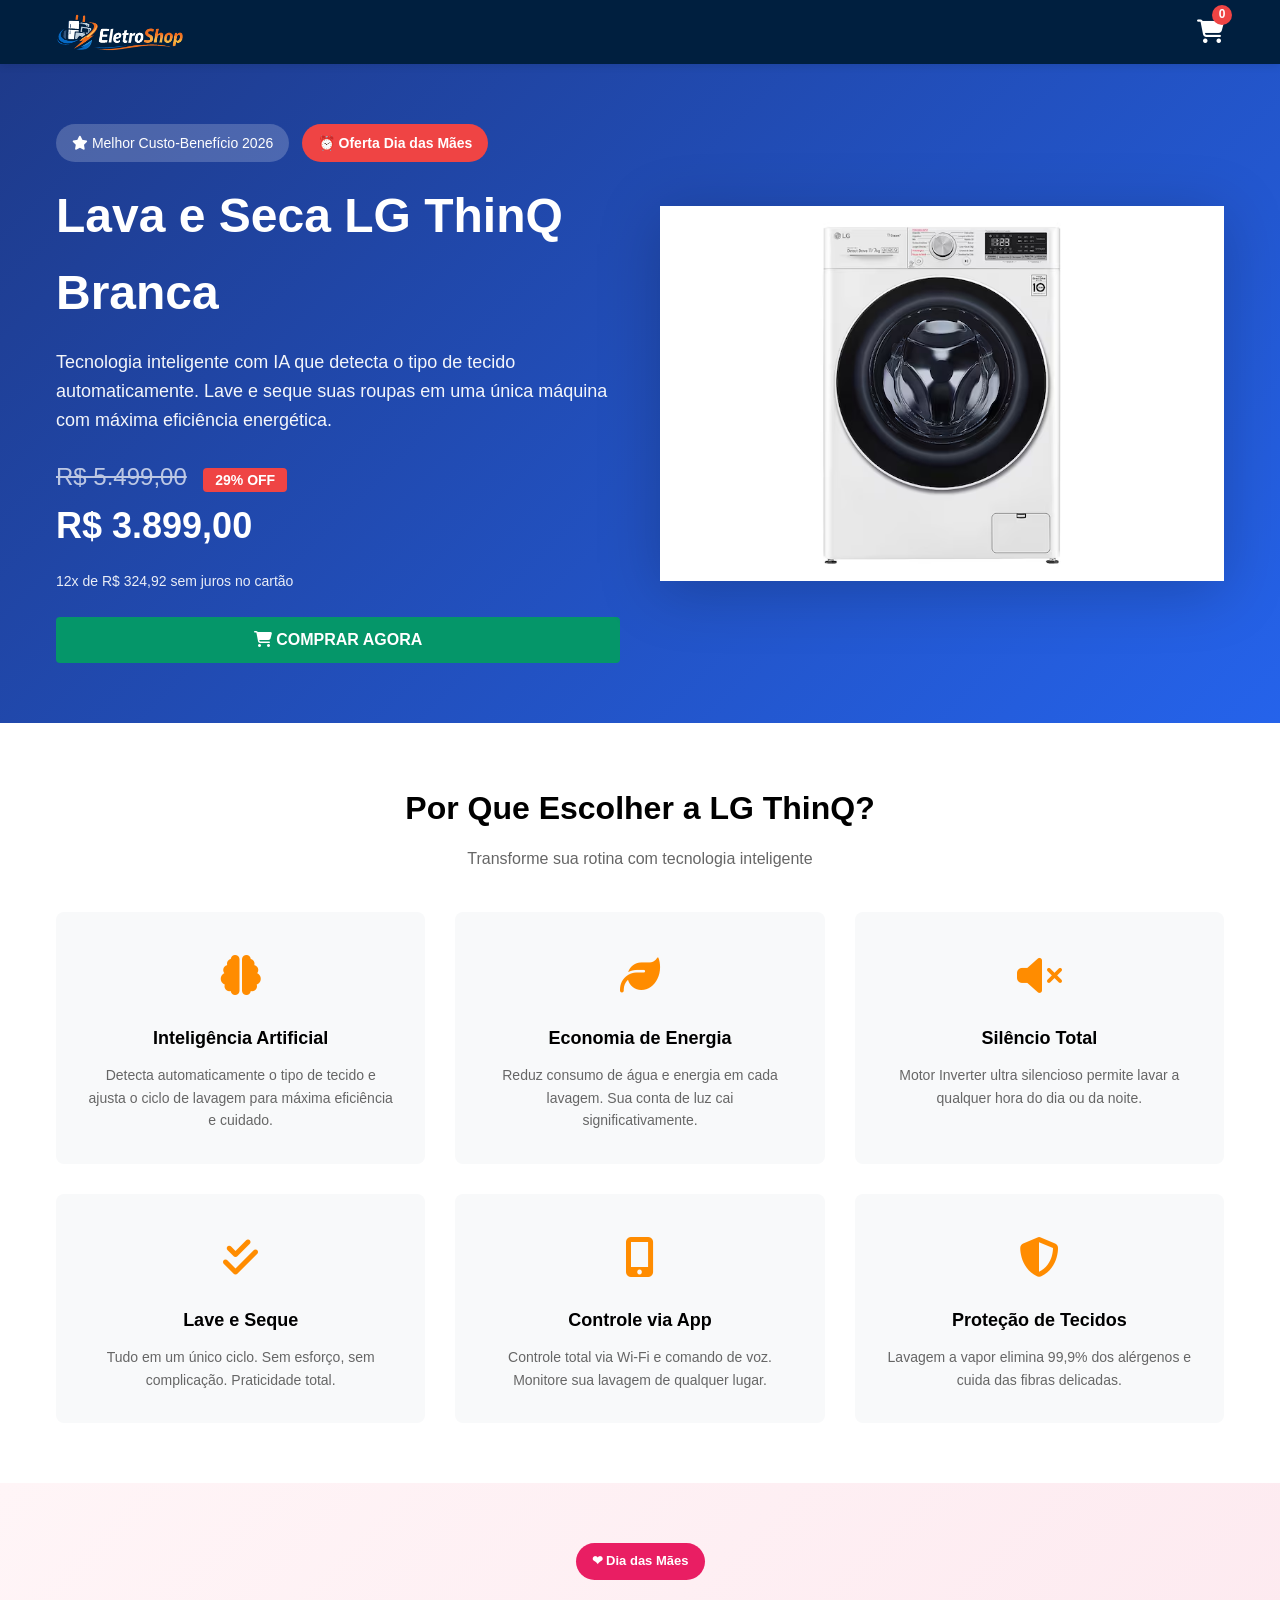
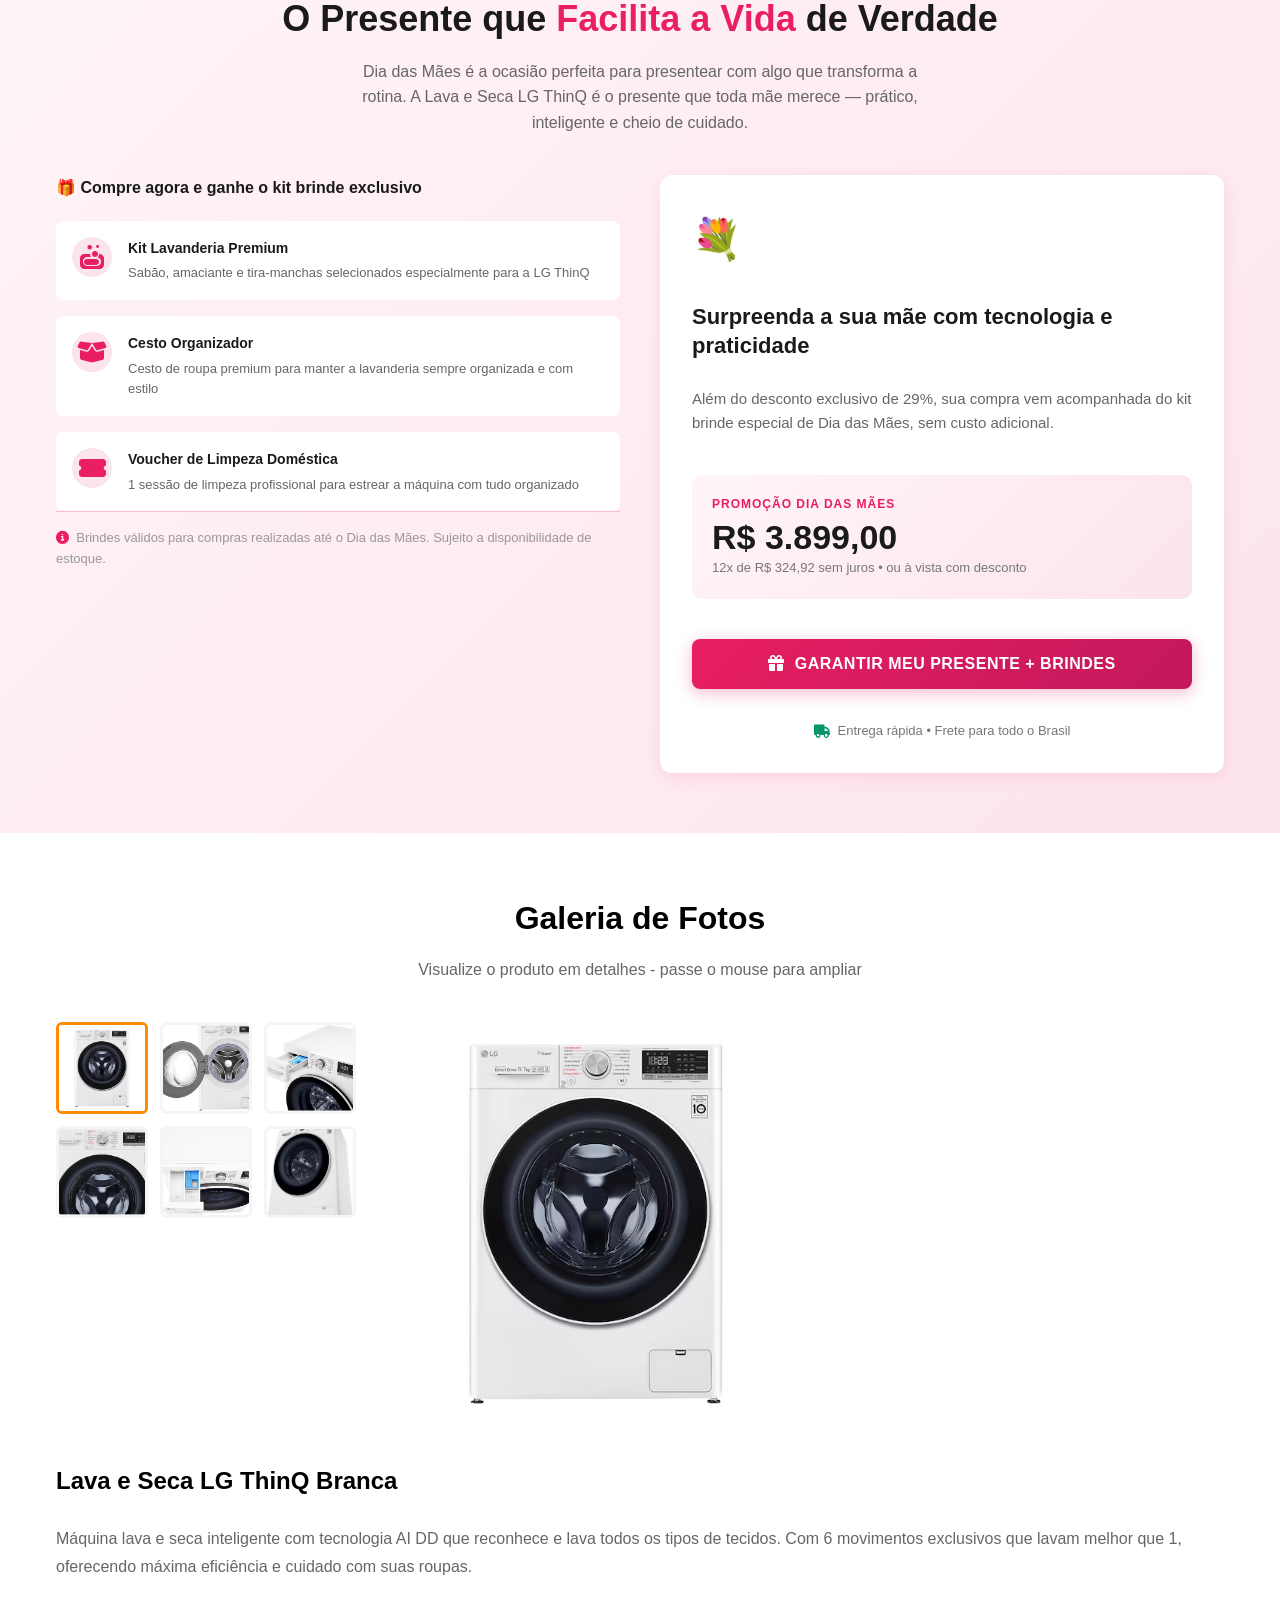
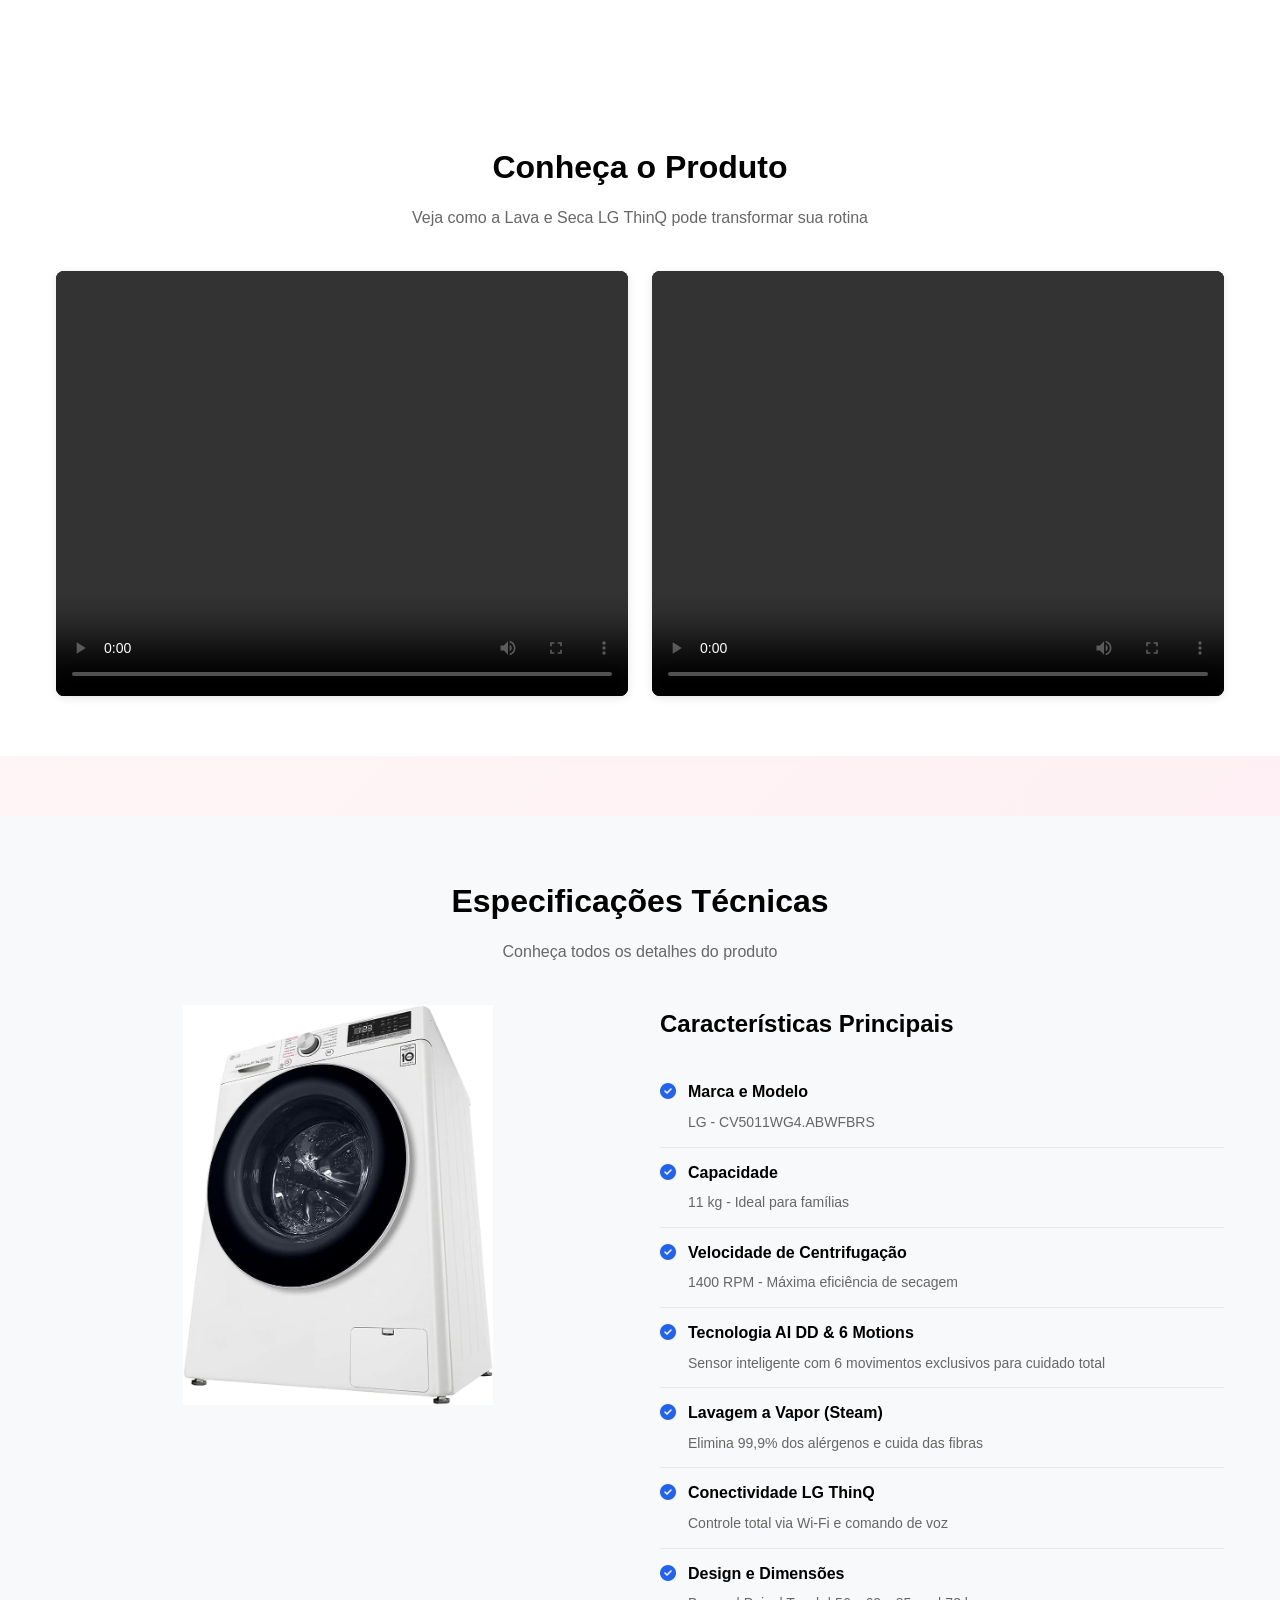
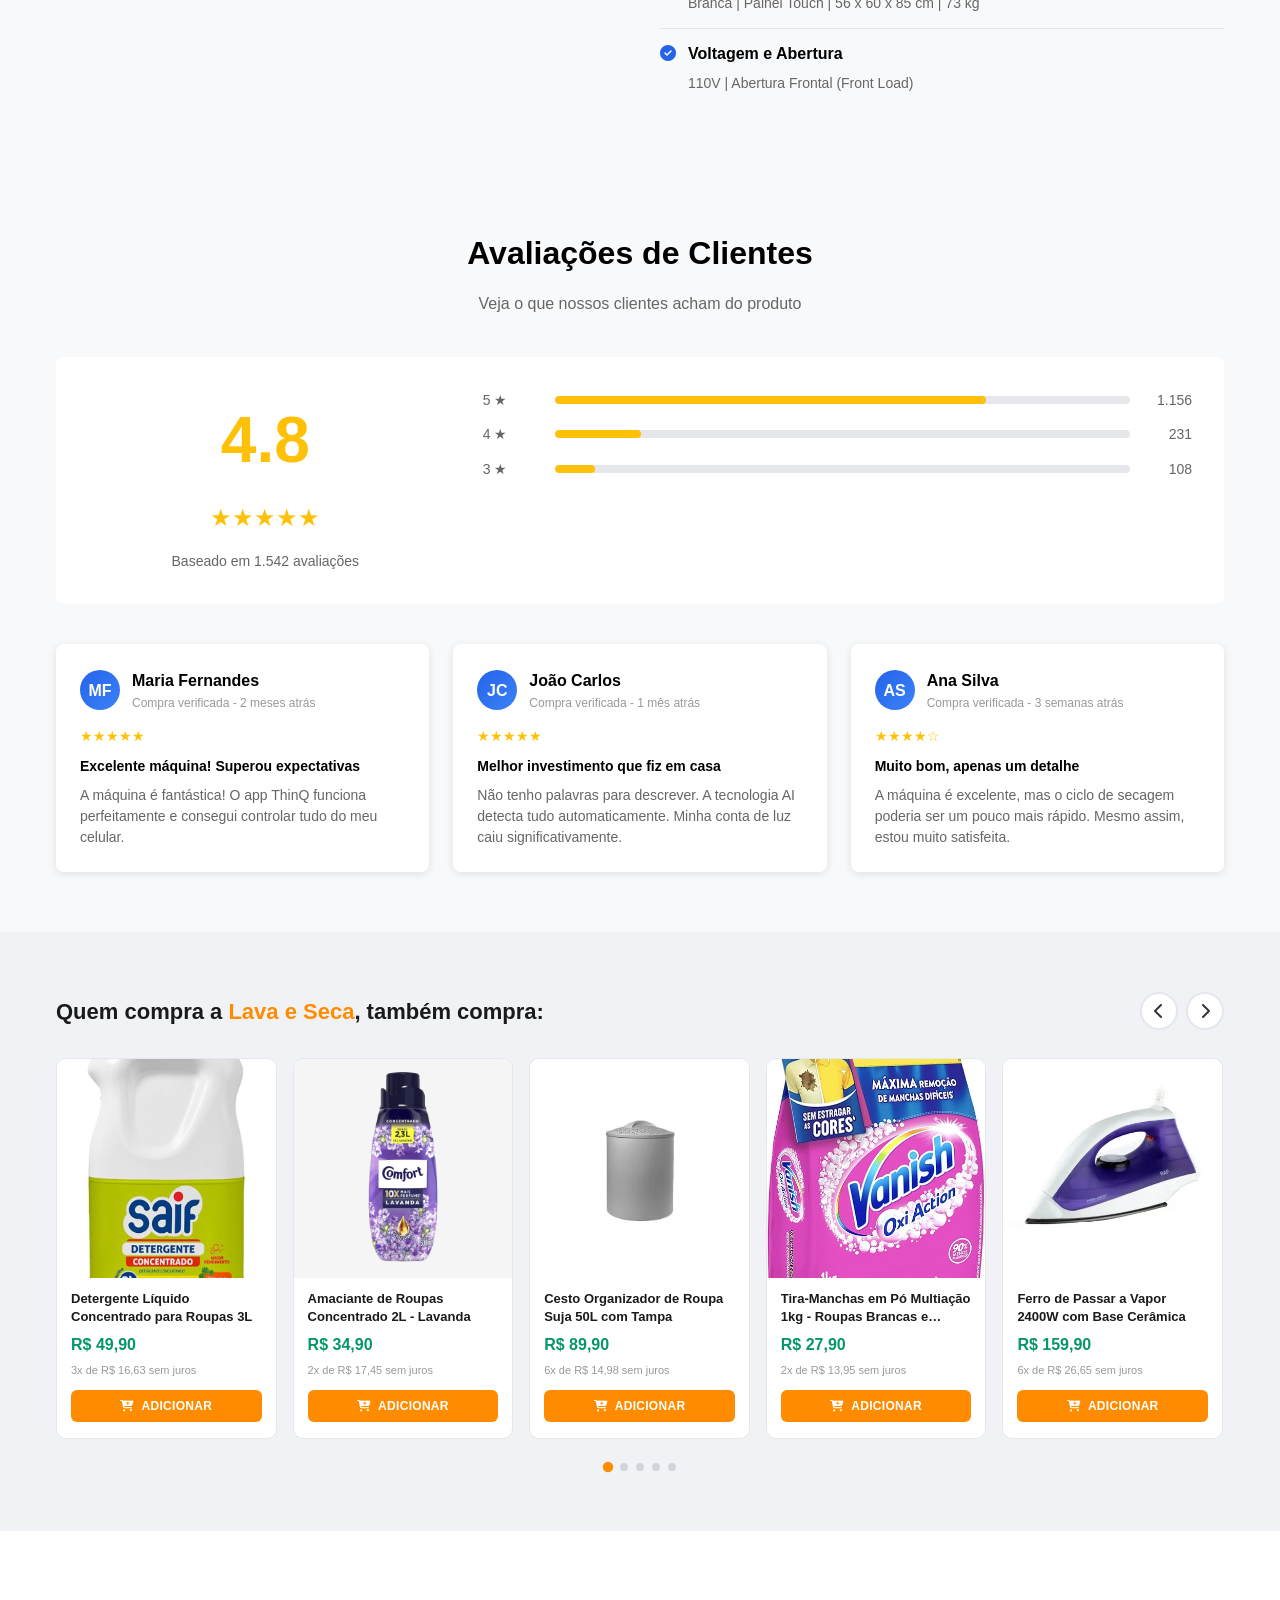
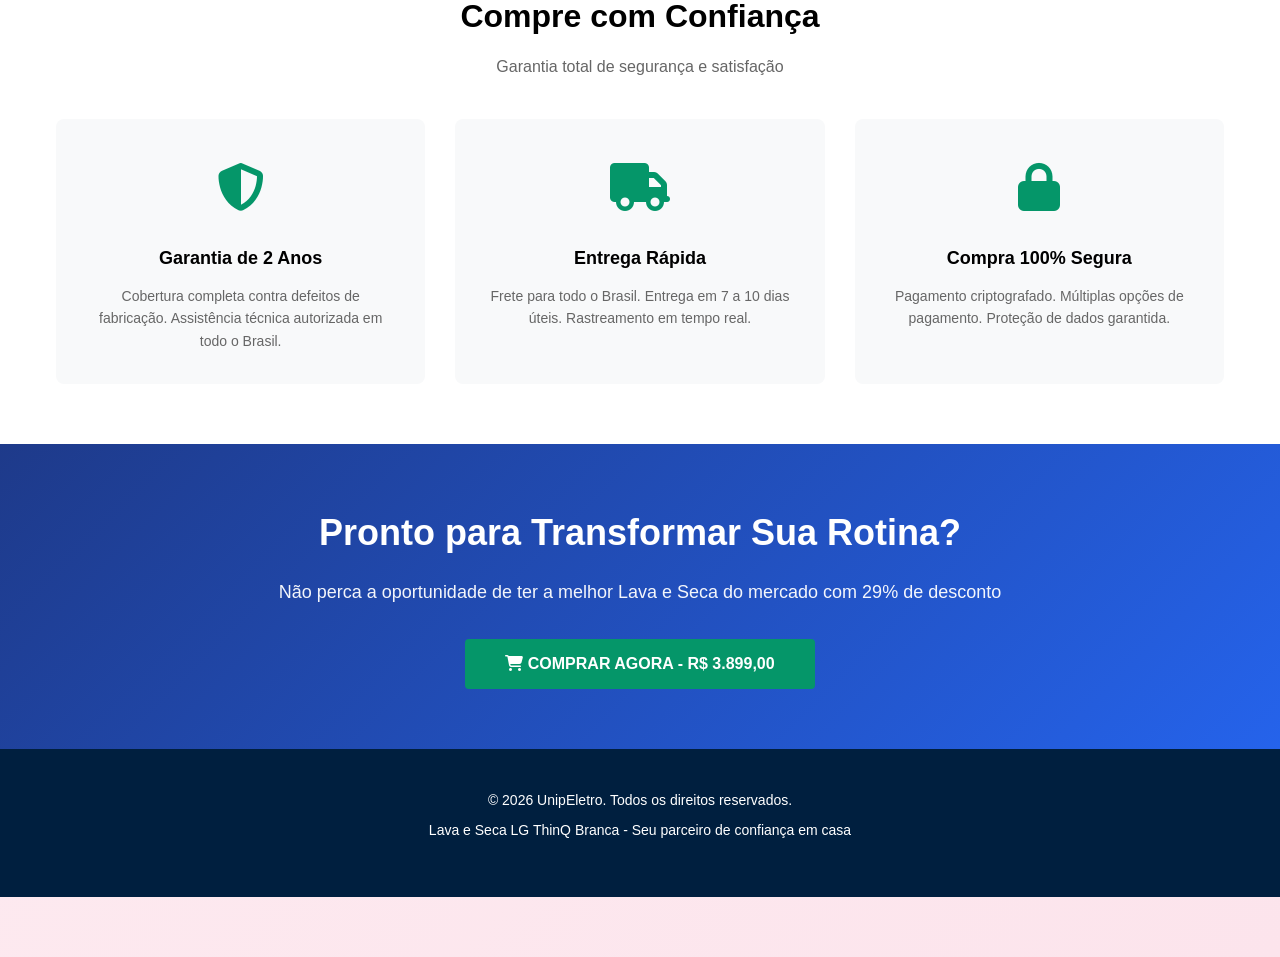
==== commit b9be1697: "Add files via upload" ====
--- a/index.html
+++ b/index.html
@@ -1337,6 +1337,655 @@
             background-color: #1d4ed8;
         }
 
+        /* PÁGINA DE AVALIAÇÃO */
+        .rating-page {
+            padding: 40px 0;
+        }
+
+        .rating-container {
+            background: white;
+            border-radius: 12px;
+            padding: 48px;
+            max-width: 600px;
+            margin: 0 auto;
+            box-shadow: 0 4px 16px rgba(0,0,0,0.1);
+        }
+
+        .rating-page-header {
+            text-align: center;
+            margin-bottom: 40px;
+        }
+
+        .rating-page-header h2 {
+            font-size: 28px;
+            font-weight: bold;
+            color: #000;
+            margin-bottom: 12px;
+        }
+
+        .rating-page-header p {
+            font-size: 16px;
+            color: #666;
+            line-height: 1.6;
+        }
+
+        .rating-form {
+            display: flex;
+            flex-direction: column;
+            gap: 24px;
+        }
+
+        .form-section {
+            display: flex;
+            flex-direction: column;
+            gap: 12px;
+        }
+
+        .form-section label {
+            font-size: 14px;
+            font-weight: bold;
+            color: #333;
+        }
+
+        .star-rating {
+            display: flex;
+            gap: 12px;
+            font-size: 32px;
+            cursor: pointer;
+        }
+
+        .star {
+            color: #ddd;
+            transition: all 0.2s;
+            cursor: pointer;
+        }
+
+        .star:hover,
+        .star.active {
+            color: #ffc107;
+            transform: scale(1.2);
+        }
+
+        .rating-value {
+            text-align: center;
+            font-size: 14px;
+            color: #666;
+            min-height: 20px;
+        }
+
+        .form-section textarea {
+            padding: 12px;
+            border: 1px solid #ddd;
+            border-radius: 4px;
+            font-size: 14px;
+            font-family: inherit;
+            resize: vertical;
+            min-height: 120px;
+        }
+
+        .form-section input[type="text"],
+        .form-section input[type="email"] {
+            padding: 10px;
+            border: 1px solid #ddd;
+            border-radius: 4px;
+            font-size: 14px;
+        }
+
+        .checkbox-group {
+            display: flex;
+            align-items: center;
+            gap: 8px;
+        }
+
+        .checkbox-group input[type="checkbox"] {
+            width: 18px;
+            height: 18px;
+            cursor: pointer;
+        }
+
+        .checkbox-group label {
+            margin: 0;
+            font-size: 14px;
+            cursor: pointer;
+            color: #666;
+        }
+
+        .rating-buttons {
+            display: flex;
+            gap: 12px;
+            margin-top: 24px;
+        }
+
+        .btn-submit-rating {
+            flex: 1;
+            padding: 14px;
+            background-color: #059669;
+            color: white;
+            border: none;
+            border-radius: 4px;
+            font-size: 14px;
+            font-weight: bold;
+            cursor: pointer;
+            transition: background-color 0.2s;
+        }
+
+        .btn-submit-rating:hover {
+            background-color: #047857;
+        }
+
+        .btn-skip-rating {
+            flex: 1;
+            padding: 14px;
+            background-color: #e5e7eb;
+            color: #333;
+            border: none;
+            border-radius: 4px;
+            font-size: 14px;
+            font-weight: bold;
+            cursor: pointer;
+            transition: background-color 0.2s;
+        }
+
+        .btn-skip-rating:hover {
+            background-color: #d1d5db;
+        }
+
+        .rating-success {
+            text-align: center;
+            padding: 40px 20px;
+        }
+
+        .rating-success-icon {
+            font-size: 64px;
+            color: #059669;
+            margin-bottom: 16px;
+        }
+
+        .rating-success h3 {
+            font-size: 24px;
+            font-weight: bold;
+            color: #000;
+            margin-bottom: 12px;
+        }
+
+        .rating-success p {
+            font-size: 14px;
+            color: #666;
+            margin-bottom: 24px;
+        }
+
+        /* PÁGINA DE ACOMPANHAMENTO DE ENTREGA */
+        .tracking-page {
+            margin: 0;
+            padding: 0;
+            background: #d8d8d8;
+            min-height: 100vh;
+        }
+
+        .tracking-topbar {
+            background: #0b86f4;
+            color: white;
+            height: 108px;
+            display: flex;
+            align-items: center;
+            justify-content: center;
+            font-size: 22px;
+            font-weight: 600;
+            position: relative;
+        }
+
+        .tracking-back {
+            position: absolute;
+            left: 22px;
+            font-size: 34px;
+            top: 50%;
+            transform: translateY(-50%);
+            font-weight: 300;
+            cursor: pointer;
+            color: white;
+        }
+
+        .tracking-wrapper {
+            max-width: 710px;
+            margin: 34px auto;
+            padding: 0 14px;
+        }
+
+        .tracking-card {
+            background: #fff;
+            border-radius: 18px;
+            padding: 28px 28px 10px;
+        }
+
+        .tracking-title {
+            color: #0b86f4;
+            font-size: 22px;
+            font-weight: 700;
+            margin-bottom: 12px;
+        }
+
+        .tracking-subtitle {
+            font-size: 18px;
+            margin-bottom: 26px;
+            color: #555;
+        }
+
+        .tracking-subtitle strong {
+            color: #666;
+        }
+
+        .tracking-divider {
+            height: 1px;
+            background: #e3e3e3;
+            margin-bottom: 10px;
+        }
+
+        .timeline {
+            position: relative;
+            padding-left: 100px;
+            padding-top: 10px;
+            padding-bottom: 10px;
+        }
+
+        .timeline::before {
+            content: "";
+            position: absolute;
+            left: 50px;
+            top: 0;
+            bottom: 0;
+            width: 8px;
+            background: #d3d3d3;
+            border-radius: 4px;
+            z-index: 1;
+        }
+
+        .timeline::after {
+            content: "";
+            position: absolute;
+            left: 50px;
+            top: 0;
+            width: 8px;
+            background: #0b86f4;
+            border-radius: 4px;
+            z-index: 2;
+            animation: fillTimeline 15s ease-out forwards;
+        }
+
+        @keyframes fillTimeline {
+            0% { height: 0%; }
+            100% { height: 100%; }
+        }
+
+        .timeline-item {
+            position: relative;
+            margin-bottom: 28px;
+            padding-left: 0;
+            opacity: 1;
+            animation: none;
+        }
+
+        .timeline-item:nth-child(1) { animation-delay: 0.2s; }
+        .timeline-item:nth-child(2) { animation-delay: 0.4s; }
+        .timeline-item:nth-child(3) { animation-delay: 0.6s; }
+        .timeline-item:nth-child(4) { animation-delay: 0.8s; }
+        .timeline-item:nth-child(5) { animation-delay: 1s; }
+        .timeline-item:nth-child(6) { animation-delay: 1.2s; }
+        .timeline-item:nth-child(7) { animation-delay: 1.4s; }
+        .timeline-item:nth-child(8) { animation-delay: 1.6s; }
+        .timeline-item:nth-child(9) { animation-delay: 1.8s; }
+
+        @keyframes slideIn {
+            from {
+                opacity: 0;
+                transform: translateX(-20px);
+            }
+            to {
+                opacity: 1;
+                transform: translateX(0);
+            }
+        }
+
+        .timeline-dot {
+            position: absolute;
+            left: -58px;
+            top: 10px;
+            width: 24px;
+            height: 24px;
+            background: white;
+            border: 3px solid #d3d3d3;
+            border-radius: 50%;
+            display: flex;
+            align-items: center;
+            justify-content: center;
+            font-size: 0;
+            color: #d3d3d3;
+            box-shadow: 0 0 0 2px white;
+            animation: none;
+            z-index: 3;
+        }
+
+        .timeline-item.completed .timeline-dot {
+            background: #0b86f4;
+            border-color: #0b86f4;
+            color: white;
+            animation: none;
+        }
+
+        .timeline-item.active .timeline-dot {
+            background: #0b86f4;
+            border-color: #0b86f4;
+            color: white;
+            box-shadow: 0 0 0 2px white;
+            animation: none;
+        }
+
+        @keyframes pulse {
+            0%, 100% {
+                box-shadow: 0 0 0 0 rgba(11, 134, 244, 0.7);
+            }
+            50% {
+                box-shadow: 0 0 0 8px rgba(11, 134, 244, 0);
+            }
+        }
+
+        .timeline-content {
+            background: transparent;
+            padding: 0;
+            border: none;
+            display: block;
+        }
+
+        .timeline-item.completed .timeline-content {
+            border: none;
+            background: transparent;
+        }
+
+        .timeline-item.active .timeline-content {
+            border: none;
+            background: transparent;
+            box-shadow: none;
+        }
+
+        .timeline-time {
+            font-size: 13px;
+            color: #999;
+            font-weight: 400;
+            text-transform: none;
+            margin-bottom: 4px;
+        }
+
+        .timeline-title {
+            font-size: 15px;
+            font-weight: 500;
+            color: #0b86f4;
+            margin-bottom: 0;
+            line-height: 1.4;
+        }
+
+        .timeline-description {
+            font-size: 13px;
+            color: #0b86f4;
+            line-height: 1.4;
+            display: none;
+        }
+
+        .timeline-description a {
+            color: #0b86f4;
+            text-decoration: underline;
+            font-weight: 500;
+            cursor: pointer;
+        }
+
+        .timeline-description a:hover {
+            text-decoration: none;
+        }
+
+        .tracking-actions {
+            display: none;
+            gap: 12px;
+            margin-top: 32px;
+            padding-top: 24px;
+            border-top: 1px solid #e5e7eb;
+        }
+
+        .btn-tracking {
+            flex: 1;
+            padding: 12px 16px;
+            border: none;
+            border-radius: 4px;
+            font-size: 14px;
+            font-weight: bold;
+            cursor: pointer;
+            transition: all 0.2s;
+        }
+
+        .btn-tracking-primary {
+            background-color: #0b86f4;
+            color: white;
+        }
+
+        .btn-tracking-primary:hover {
+            background-color: #0a6fd8;
+        }
+
+        .btn-tracking-secondary {
+            background-color: #e5e7eb;
+            color: #333;
+        }
+
+        .btn-tracking-secondary:hover {
+            background-color: #d1d5db;
+        }
+
+        .delivery-status {
+            display: none;
+            text-align: center;
+            padding: 24px;
+            background: linear-gradient(135deg, #f0fdf4 0%, #dcfce7 100%);
+            border-radius: 8px;
+            margin-top: 24px;
+            border: 2px solid #86efac;
+        }
+
+        .delivery-status.in-transit {
+            background: linear-gradient(135deg, #f0f9ff 0%, #e0f2fe 100%);
+            border-color: #06b6d4;
+        }
+
+        .delivery-status-icon {
+            font-size: 32px;
+            margin-bottom: 8px;
+        }
+
+        .delivery-status-text {
+            font-size: 16px;
+            font-weight: bold;
+            color: #059669;
+            margin-bottom: 4px;
+        }
+
+        .delivery-status.in-transit .delivery-status-text {
+            color: #0b86f4;
+        }
+
+        .delivery-status-subtext {
+            font-size: 13px;
+            color: #666;
+        }
+
+        .timeline-item {
+            margin-bottom: 32px;
+        }
+
+        .timeline-dot {
+            width: 24px;
+            height: 24px;
+            font-size: 12px;
+        }
+
+        .tracking-page .navbar {
+            display: none;
+        }
+
+        /* PRODUTOS RELACIONADOS - CARROSSEL */
+        .related-section {
+            padding: 60px 0;
+            background: #f0f2f5;
+        }
+
+        .related-header {
+            display: flex;
+            align-items: center;
+            justify-content: space-between;
+            margin-bottom: 28px;
+        }
+
+        .related-header-title {
+            font-size: 22px;
+            font-weight: bold;
+            color: #1a1a1a;
+        }
+
+        .related-header-title span {
+            color: #ff8c00;
+        }
+
+        .related-nav {
+            display: flex;
+            gap: 8px;
+        }
+
+        .related-nav-btn {
+            width: 38px;
+            height: 38px;
+            border-radius: 50%;
+            border: 2px solid #e5e7eb;
+            background: white;
+            cursor: pointer;
+            display: flex;
+            align-items: center;
+            justify-content: center;
+            font-size: 16px;
+            color: #333;
+            transition: all 0.2s;
+            flex-shrink: 0;
+        }
+
+        .related-nav-btn:hover {
+            border-color: #ff8c00;
+            color: #ff8c00;
+            background: #fff8f0;
+        }
+
+        .related-carousel-wrapper {
+            overflow: hidden;
+            position: relative;
+        }
+
+        .related-carousel {
+            display: flex;
+            gap: 16px;
+            transition: transform 0.4s ease;
+        }
+
+        .related-card {
+            flex: 0 0 calc(20% - 13px);
+            background: white;
+            border-radius: 10px;
+            overflow: hidden;
+            border: 1px solid #e5e7eb;
+            transition: all 0.3s;
+            cursor: pointer;
+            display: flex;
+            flex-direction: column;
+        }
+
+        .related-card:hover {
+            box-shadow: 0 6px 20px rgba(0,0,0,0.12);
+            transform: translateY(-4px);
+            border-color: #ff8c00;
+        }
+
+        .related-card-img {
+            width: 100%;
+            aspect-ratio: 1;
+            object-fit: cover;
+            background: #f5f5f5;
+            display: block;
+        }
+
+        .related-card-body {
+            padding: 12px 14px 16px;
+            display: flex;
+            flex-direction: column;
+            flex: 1;
+        }
+
+        .related-card-title {
+            font-size: 13px;
+            font-weight: 600;
+            color: #1a1a1a;
+            margin-bottom: 6px;
+            line-height: 1.4;
+            display: -webkit-box;
+            -webkit-line-clamp: 2;
+            -webkit-box-orient: vertical;
+            overflow: hidden;
+        }
+
+        .related-card-price {
+            font-size: 16px;
+            font-weight: bold;
+            color: #059669;
+            margin-top: auto;
+            margin-bottom: 4px;
+        }
+
+        .related-card-installment {
+            font-size: 11px;
+            color: #999;
+            margin-bottom: 10px;
+        }
+
+        .related-card-btn {
+            width: 100%;
+            padding: 9px 0;
+            background: #ff8c00;
+            color: white;
+            border: none;
+            border-radius: 6px;
+            font-size: 12px;
+            font-weight: bold;
+            cursor: pointer;
+            transition: background 0.2s;
+            letter-spacing: 0.3px;
+        }
+
+        .related-card-btn:hover {
+            background: #e07b00;
+        }
+
+        .related-dots {
+            display: flex;
+            justify-content: center;
+            gap: 8px;
+            margin-top: 24px;
+        }
+
+        .related-dot {
+            width: 8px;
+            height: 8px;
+            border-radius: 50%;
+            background: #d1d5db;
+            cursor: pointer;
+            transition: background 0.2s, transform 0.2s;
+        }
+
+        .related-dot.active {
+            background: #ff8c00;
+            transform: scale(1.3);
+        }
+
         @media (max-width: 768px) {
             .hero-content,
             .specs-grid,
@@ -1382,6 +2031,24 @@
             .gallery-container {
                 grid-template-columns: 1fr;
                 gap: 20px;
+            }
+
+            .tracking-container {
+                padding: 24px;
+            }
+
+            .tracking-header h2 {
+                font-size: 22px;
+            }
+
+            .related-card {
+                flex: 0 0 calc(50% - 8px);
+            }
+
+            .related-header {
+                flex-direction: column;
+                align-items: flex-start;
+                gap: 12px;
             }
         }
     </style>
@@ -1799,6 +2466,92 @@
             </div>
         </section>
 
+        <!-- SEÇÃO: QUEM COMPRA TAMBÉM COMPRA -->
+        <section class="related-section">
+            <div class="container">
+                <div class="related-header">
+                    <h2 class="related-header-title">Quem compra a <span>Lava e Seca</span>, também compra:</h2>
+                    <div class="related-nav">
+                        <button class="related-nav-btn" id="relatedPrev" onclick="relatedCarouselPrev()" aria-label="Anterior">
+                            <i class="fas fa-chevron-left"></i>
+                        </button>
+                        <button class="related-nav-btn" id="relatedNext" onclick="relatedCarouselNext()" aria-label="Próximo">
+                            <i class="fas fa-chevron-right"></i>
+                        </button>
+                    </div>
+                </div>
+
+                <div class="related-carousel-wrapper">
+                    <div class="related-carousel" id="relatedCarousel">
+
+                        <!-- Produto 1 -->
+                        <div class="related-card">
+                            <img class="related-card-img" src="produto_01.jpeg" alt="Detergente Líquido Concentrado">
+                            <div class="related-card-body">
+                                <div class="related-card-title">Detergente Líquido Concentrado para Roupas 3L</div>
+                                <div class="related-card-price">R$ 49,90</div>
+                                <div class="related-card-installment">3x de R$ 16,63 sem juros</div>
+                                <button class="related-card-btn" onclick="addToCartAndGo()"><i class="fas fa-cart-plus"></i>&nbsp; ADICIONAR</button>
+                            </div>
+                        </div>
+
+                        <!-- Produto 2 -->
+                        <div class="related-card">
+                            <img class="related-card-img" src="produto_02.jpeg" alt="Amaciante de Roupas">
+                            <div class="related-card-body">
+                                <div class="related-card-title">Amaciante de Roupas Concentrado 2L - Lavanda</div>
+                                <div class="related-card-price">R$ 34,90</div>
+                                <div class="related-card-installment">2x de R$ 17,45 sem juros</div>
+                                <button class="related-card-btn" onclick="addToCartAndGo()"><i class="fas fa-cart-plus"></i>&nbsp; ADICIONAR</button>
+                            </div>
+                        </div>
+
+                        <!-- Produto 3 -->
+                        <div class="related-card">
+                            <img class="related-card-img" src="produto_03.jpeg" alt="Cesto de Roupa">
+                            <div class="related-card-body">
+                                <div class="related-card-title">Cesto Organizador de Roupa Suja 50L com Tampa</div>
+                                <div class="related-card-price">R$ 89,90</div>
+                                <div class="related-card-installment">6x de R$ 14,98 sem juros</div>
+                                <button class="related-card-btn" onclick="addToCartAndGo()"><i class="fas fa-cart-plus"></i>&nbsp; ADICIONAR</button>
+                            </div>
+                        </div>
+
+                        <!-- Produto 4 -->
+                        <div class="related-card">
+                            <img class="related-card-img" src="produto_04.jpeg" alt="Tira-manchas">
+                            <div class="related-card-body">
+                                <div class="related-card-title">Tira-Manchas em Pó Multiação 1kg - Roupas Brancas e Coloridas</div>
+                                <div class="related-card-price">R$ 27,90</div>
+                                <div class="related-card-installment">2x de R$ 13,95 sem juros</div>
+                                <button class="related-card-btn" onclick="addToCartAndGo()"><i class="fas fa-cart-plus"></i>&nbsp; ADICIONAR</button>
+                            </div>
+                        </div>
+
+                        <!-- Produto 5 -->
+                        <div class="related-card">
+                            <img class="related-card-img" src="produto_05.jpeg" alt="Suporte para Ferro de Passar">
+                            <div class="related-card-body">
+                                <div class="related-card-title">Ferro de Passar a Vapor 2400W com Base Cerâmica</div>
+                                <div class="related-card-price">R$ 159,90</div>
+                                <div class="related-card-installment">6x de R$ 26,65 sem juros</div>
+                                <button class="related-card-btn" onclick="addToCartAndGo()"><i class="fas fa-cart-plus"></i>&nbsp; ADICIONAR</button>
+                            </div>
+                        </div>
+
+                    </div>
+                </div>
+
+                <div class="related-dots" id="relatedDots">
+                    <div class="related-dot active" onclick="relatedGoTo(0)"></div>
+                    <div class="related-dot" onclick="relatedGoTo(1)"></div>
+                    <div class="related-dot" onclick="relatedGoTo(2)"></div>
+                    <div class="related-dot" onclick="relatedGoTo(3)"></div>
+                    <div class="related-dot" onclick="relatedGoTo(4)"></div>
+                </div>
+            </div>
+        </section>
+
         <section class="trust-section" id="trust">
             <div class="container">
                 <h2 class="section-title">Compre com Confiança</h2>
@@ -2098,7 +2851,163 @@
                 </div>
 
                 <div class="success-buttons">
+                    <button class="btn-continue" onclick="goToRating()">AVALIAR PRODUTO</button>
+                    <button class="btn-continue" style="background-color: #6b7280;" onclick="resetStore()">VOLTAR PARA A LOJA</button>
+                </div>
+            </div>
+        </div>
+    </div>
+
+    <div class="page" id="rating-page">
+        <div class="container rating-page">
+            <div class="rating-container" id="rating-form-container">
+                <div class="rating-page-header">
+                    <h2>Avalie o Produto</h2>
+                    <p>Sua opinião é muito importante para nós e ajuda outros clientes a tomar melhores decisões.</p>
+                </div>
+
+                <form class="rating-form" onsubmit="submitRating(event)">
+                    <div class="form-section">
+                        <label>Como você avalia o produto?</label>
+                        <div class="star-rating" id="star-rating">
+                            <span class="star" data-value="1" onclick="setRating(1)">★</span>
+                            <span class="star" data-value="2" onclick="setRating(2)">★</span>
+                            <span class="star" data-value="3" onclick="setRating(3)">★</span>
+                            <span class="star" data-value="4" onclick="setRating(4)">★</span>
+                            <span class="star" data-value="5" onclick="setRating(5)">★</span>
+                        </div>
+                        <div class="rating-value" id="rating-value"></div>
+                    </div>
+
+                    <div class="form-section">
+                        <label for="review-title">Título da Avaliação *</label>
+                        <input type="text" id="review-title" placeholder="Ex: Excelente qualidade!" required>
+                    </div>
+
+                    <div class="form-section">
+                        <label for="review-text">Sua Avaliação *</label>
+                        <textarea id="review-text" placeholder="Conte-nos sua experiência com o produto..." required></textarea>
+                    </div>
+
+                    <div class="form-section">
+                        <label for="reviewer-name">Seu Nome (opcional)</label>
+                        <input type="text" id="reviewer-name" placeholder="Como você gostaria de aparecer">
+                    </div>
+
+                    <div class="form-section">
+                        <label for="reviewer-email">Seu E-mail (opcional)</label>
+                        <input type="email" id="reviewer-email" placeholder="seu.email@exemplo.com">
+                    </div>
+
+                    <div class="form-section">
+                        <div class="checkbox-group">
+                            <input type="checkbox" id="recommend-product" checked>
+                            <label for="recommend-product">Eu recomendo este produto</label>
+                        </div>
+                    </div>
+
+                    <div class="rating-buttons">
+                        <button type="submit" class="btn-submit-rating">ENVIAR AVALIAÇÃO</button>
+                        <button type="button" class="btn-skip-rating" onclick="skipRating()">PULAR</button>
+                    </div>
+                </form>
+            </div>
+
+            <div class="rating-container" id="rating-success-container" style="display: none;">
+                <div class="rating-success">
+                    <div class="rating-success-icon">
+                        <i class="fas fa-star"></i>
+                    </div>
+                    <h3>Obrigado pela Avaliação!</h3>
+                    <p>Sua avaliação foi registrada com sucesso e será exibida em breve após moderação.</p>
                     <button class="btn-continue" onclick="resetStore()">VOLTAR PARA A LOJA</button>
+                </div>
+            </div>
+        </div>
+    </div>
+
+    <div class="page" id="tracking-page">
+        <div class="tracking-topbar">
+            <span class="tracking-back" onclick="resetStore()"><i class="fas fa-chevron-left"></i></span>
+            <span>Meus pedidos</span>
+        </div>
+        <div class="tracking-wrapper">
+            <div class="tracking-card">
+                <div class="tracking-title">Entrega</div>
+                <div class="tracking-subtitle"><strong>Entregue por Magazine Luiza</strong></div>
+                <div class="tracking-divider"></div>
+                <div class="timeline" id="timeline">
+                    <div class="timeline-item completed">
+                        <div class="timeline-dot"></div>
+                        <div class="timeline-content">
+                            <div class="timeline-time">15/03/2026 às 11:15</div>
+                            <div class="timeline-title">Recebemos seu Pedido</div>
+                        </div>
+                    </div>
+
+                    <div class="timeline-item completed">
+                        <div class="timeline-dot"></div>
+                        <div class="timeline-content">
+                            <div class="timeline-time">15/03/2026 às 11:22</div>
+                            <div class="timeline-title">O seu pagamento foi aprovado!</div>
+                        </div>
+                    </div>
+
+                    <div class="timeline-item completed">
+                        <div class="timeline-dot"></div>
+                        <div class="timeline-content">
+                            <div class="timeline-time">15/03/2026 às 11:23</div>
+                            <div class="timeline-title">O seu pedido está sendo preparado para envio</div>
+                        </div>
+                    </div>
+
+                    <div class="timeline-item completed">
+                        <div class="timeline-dot"></div>
+                        <div class="timeline-content">
+                            <div class="timeline-time">20/03/2026 às 14:32</div>
+                            <div class="timeline-title">Sua Nota Fiscal foi emitida <a href="#">Aqui está ela!</a></div>
+                        </div>
+                    </div>
+
+                    <div class="timeline-item completed">
+                        <div class="timeline-dot"></div>
+                        <div class="timeline-content">
+                            <div class="timeline-time">20/03/2026 às 14:32</div>
+                            <div class="timeline-title">Sua Nota Fiscal foi emitida</div>
+                        </div>
+                    </div>
+
+                    <div class="timeline-item completed">
+                        <div class="timeline-dot"></div>
+                        <div class="timeline-content">
+                            <div class="timeline-time">20/03/2026 às 22:59</div>
+                            <div class="timeline-title">Seu produto já esta com a transportadora responsável pela entrega :) <a href="#">Acompanhe a entrega aqui :)</a></div>
+                        </div>
+                    </div>
+
+                    <div class="timeline-item completed">
+                        <div class="timeline-dot"></div>
+                        <div class="timeline-content">
+                            <div class="timeline-time">23/03/2026 às 10:05</div>
+                            <div class="timeline-title">O seu pedido está em processo de separação, etiquetagem e embalagem na filial da transportadora</div>
+                        </div>
+                    </div>
+
+                    <div class="timeline-item active">
+                        <div class="timeline-dot"></div>
+                        <div class="timeline-content">
+                            <div class="timeline-time">24/03/2026 às 07:07</div>
+                            <div class="timeline-title">Seu produto está em rota de entrega.</div>
+                        </div>
+                    </div>
+
+                    <div class="timeline-item">
+                        <div class="timeline-dot"></div>
+                        <div class="timeline-content">
+                            <div class="timeline-time">24/03/2026 às 12:22</div>
+                            <div class="timeline-title">Seu produto foi entregue!</div>
+                        </div>
+                    </div>
                 </div>
             </div>
         </div>
@@ -2110,7 +3019,7 @@
             name: "Lava e Seca LG ThinQ Branca 10,5kg - Inteligente com IA",
             price: 3899.00,
             originalPrice: 5499.00,
-            image: "https://images.unsplash.com/photo-1517668808822-9ebb02ae2a0e?ixlib=rb-4.0.3&auto=format&fit=crop&w=600&q=80"
+            image: "01.jpeg"
         };
 
         let cart = [];
@@ -2266,12 +3175,138 @@
             document.getElementById('success-total').textContent = `R$ ${total.toLocaleString('pt-BR', {minimumFractionDigits: 2})}`;
 
             showPage('success-page');
+            
+            // Adicionar botão para acompanhar entrega
+            const successButtons = document.querySelector('.success-buttons');
+            if (successButtons && !document.getElementById('track-btn')) {
+                const trackBtn = document.createElement('button');
+                trackBtn.id = 'track-btn';
+                trackBtn.className = 'btn-continue';
+                trackBtn.style.backgroundColor = '#0284c7';
+                trackBtn.textContent = 'ACOMPANHAR ENTREGA';
+                trackBtn.onclick = goToTracking;
+                successButtons.insertBefore(trackBtn, successButtons.firstChild);
+            }
         }
 
         function resetStore() {
             cart = [];
             updateCartCount();
             goToLanding();
+        }
+
+        function goToRating() {
+            showPage('rating-page');
+            resetRatingForm();
+        }
+
+        function setRating(value) {
+            const stars = document.querySelectorAll('#star-rating .star');
+            stars.forEach((star, index) => {
+                if (index < value) {
+                    star.classList.add('active');
+                } else {
+                    star.classList.remove('active');
+                }
+            });
+            
+            const ratingTexts = ['Péssimo', 'Ruim', 'Bom', 'Muito Bom', 'Excelente'];
+            document.getElementById('rating-value').textContent = ratingTexts[value - 1];
+            document.getElementById('rating-value').style.color = '#ffc107';
+            document.getElementById('rating-value').style.fontWeight = 'bold';
+            
+            window.currentRating = value;
+        }
+
+        function resetRatingForm() {
+            document.getElementById('review-title').value = '';
+            document.getElementById('review-text').value = '';
+            document.getElementById('reviewer-name').value = '';
+            document.getElementById('reviewer-email').value = '';
+            document.getElementById('recommend-product').checked = true;
+            
+            const stars = document.querySelectorAll('#star-rating .star');
+            stars.forEach(star => star.classList.remove('active'));
+            document.getElementById('rating-value').textContent = '';
+            
+            window.currentRating = 0;
+            
+            document.getElementById('rating-form-container').style.display = 'block';
+            document.getElementById('rating-success-container').style.display = 'none';
+        }
+
+        function submitRating(event) {
+            event.preventDefault();
+            
+            if (window.currentRating === 0) {
+                alert('Por favor, selecione uma classificação em estrelas');
+                return;
+            }
+            
+            const title = document.getElementById('review-title').value;
+            const text = document.getElementById('review-text').value;
+            const name = document.getElementById('reviewer-name').value || 'Cliente Anônimo';
+            const email = document.getElementById('reviewer-email').value;
+            const recommend = document.getElementById('recommend-product').checked;
+            
+            // Aqui você poderia enviar os dados para um servidor
+            console.log({
+                rating: window.currentRating,
+                title: title,
+                text: text,
+                name: name,
+                email: email,
+                recommend: recommend,
+                productId: product.id,
+                timestamp: new Date().toISOString()
+            });
+            
+            // Mostrar mensagem de sucesso
+            document.getElementById('rating-form-container').style.display = 'none';
+            document.getElementById('rating-success-container').style.display = 'block';
+        }
+
+        function skipRating() {
+            goToTracking();
+        }
+
+        function goToTracking() {
+            showPage('tracking-page');
+            initializeTracking();
+        }
+
+        function initializeTracking() {
+            // Simular progresso da entrega
+            simulateDeliveryProgress();
+        }
+
+        function simulateDeliveryProgress() {
+            let currentStep = 7; // Começar no passo 7 (Em Rota de Entrega)
+            const timelineItems = document.querySelectorAll('#timeline .timeline-item');
+            const totalSteps = timelineItems.length;
+
+            // Função para atualizar o status
+            function updateStep() {
+                timelineItems.forEach((item, index) => {
+                    item.classList.remove('active', 'completed');
+                    if (index < currentStep) {
+                        item.classList.add('completed');
+                    } else if (index === currentStep) {
+                        item.classList.add('active');
+                    }
+                });
+            }
+
+            // Atualizar a cada 15 segundos (mais lento ainda)
+            updateStep();
+            const interval = setInterval(() => {
+                if (currentStep < totalSteps - 1) {
+                    currentStep++;
+                    updateStep();
+                } else {
+                    clearInterval(interval);
+                }
+            }, 15000);
         }
 
         function changeImage(src, element) {
@@ -2289,6 +3324,135 @@
                 element.scrollIntoView({ behavior: 'smooth' });
             }
         }
+
+        /* ===== CARROSSEL DE PRODUTOS RELACIONADOS (CIRCULAR INFINITO) ===== */
+        (function() {
+            var isAnimating = false;
+            var animationDuration = 400; // ms
+
+            function updateDots() {
+                var carousel = document.getElementById('relatedCarousel');
+                if (!carousel) return;
+                var cards = carousel.querySelectorAll('.related-card');
+                var firstCard = cards[0];
+                var dots = document.querySelectorAll('.related-dot');
+                
+                // Encontrar qual eh o indice do primeiro card visivel
+                var productName = firstCard.querySelector('.related-card-title').textContent;
+                var activeIndex = 0;
+                
+                // Mapear nome do produto para indice
+                if (productName.includes('Amaciante')) activeIndex = 1;
+                else if (productName.includes('Cesto')) activeIndex = 2;
+                else if (productName.includes('Tira-Manchas')) activeIndex = 3;
+                else if (productName.includes('Ferro')) activeIndex = 4;
+                
+                dots.forEach(function(dot, i) {
+                    dot.classList.toggle('active', i === activeIndex);
+                });
+            }
+
+            window.relatedCarouselNext = function() {
+                if (isAnimating) return;
+                isAnimating = true;
+                
+                var carousel = document.getElementById('relatedCarousel');
+                if (!carousel) return;
+                
+                var firstCard = carousel.querySelector('.related-card');
+                if (!firstCard) return;
+                
+                // Clonar o primeiro card
+                var clone = firstCard.cloneNode(true);
+                carousel.appendChild(clone);
+                
+                // Animar
+                var cardWidth = firstCard.offsetWidth + 16;
+                carousel.style.transition = 'transform ' + (animationDuration / 1000) + 's ease';
+                carousel.style.transform = 'translateX(-' + cardWidth + 'px)';
+                
+                // Apos a animacao, remover o card original e resetar
+                setTimeout(function() {
+                    carousel.style.transition = 'none';
+                    firstCard.remove();
+                    carousel.style.transform = 'translateX(0)';
+                    updateDots();
+                    isAnimating = false;
+                }, animationDuration);
+            };
+
+            window.relatedCarouselPrev = function() {
+                if (isAnimating) return;
+                isAnimating = true;
+                
+                var carousel = document.getElementById('relatedCarousel');
+                if (!carousel) return;
+                
+                var cards = carousel.querySelectorAll('.related-card');
+                var lastCard = cards[cards.length - 1];
+                if (!lastCard) return;
+                
+                // Clonar o ultimo card e adicionar no inicio
+                var clone = lastCard.cloneNode(true);
+                carousel.insertBefore(clone, carousel.firstChild);
+                
+                // Animar
+                var cardWidth = lastCard.offsetWidth + 16;
+                carousel.style.transition = 'none';
+                carousel.style.transform = 'translateX(-' + cardWidth + 'px)';
+                
+                // Forcar reflow
+                void carousel.offsetWidth;
+                
+                carousel.style.transition = 'transform ' + (animationDuration / 1000) + 's ease';
+                carousel.style.transform = 'translateX(0)';
+                
+                // Apos a animacao, remover o card duplicado
+                setTimeout(function() {
+                    carousel.style.transition = 'none';
+                    lastCard.remove();
+                    updateDots();
+                    isAnimating = false;
+                }, animationDuration);
+            };
+
+            window.relatedGoTo = function(index) {
+                if (isAnimating) return;
+                
+                var carousel = document.getElementById('relatedCarousel');
+                if (!carousel) return;
+                
+                var cards = carousel.querySelectorAll('.related-card');
+                var currentFirst = cards[0].querySelector('.related-card-title').textContent;
+                
+                // Determinar indice atual
+                var currentIndex = 0;
+                if (currentFirst.includes('Amaciante')) currentIndex = 1;
+                else if (currentFirst.includes('Cesto')) currentIndex = 2;
+                else if (currentFirst.includes('Tira-Manchas')) currentIndex = 3;
+                else if (currentFirst.includes('Ferro')) currentIndex = 4;
+                
+                // Calcular quantas vezes clicar
+                var diff = (index - currentIndex + 5) % 5;
+                
+                for (var i = 0; i < diff; i++) {
+                    setTimeout(function() {
+                        window.relatedCarouselNext();
+                    }, i * (animationDuration + 50));
+                }
+            };
+
+            // Inicializar apos o DOM estar pronto
+            document.addEventListener('DOMContentLoaded', function() {
+                updateDots();
+            });
+            // Fallback caso ja tenha carregado
+            if (document.readyState !== 'loading') {
+                setTimeout(function() {
+                    updateDots();
+                }, 100);
+            }
+        })();
     </script>
 </body>
 </html>
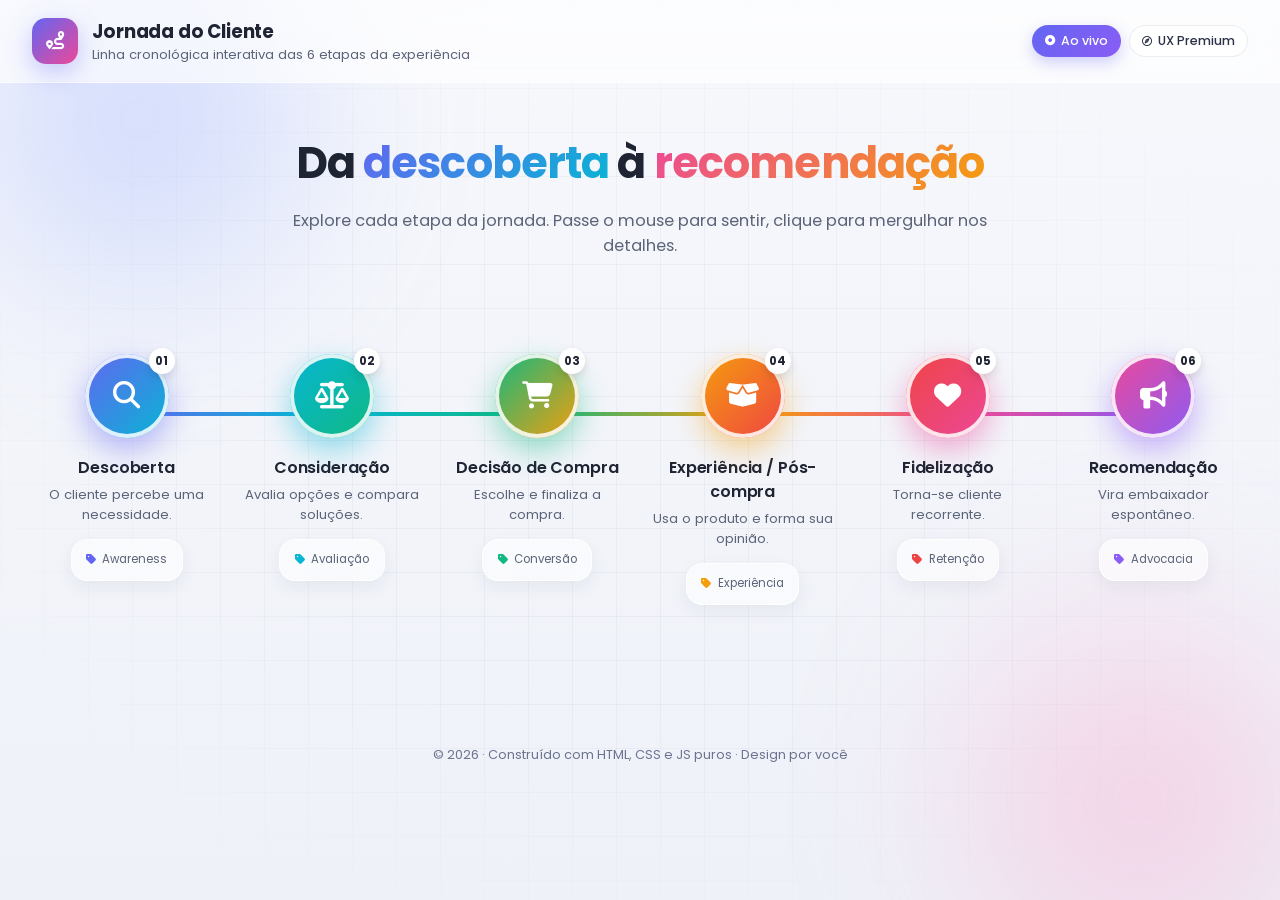
==== commit 0f550e18: "Add files via upload" ====
--- a/index.html
+++ b/index.html
@@ -1,3458 +1,88 @@
 <!DOCTYPE html>
-<html lang="pt-br">
+<html lang="pt-BR">
 <head>
-    <meta charset="UTF-8">
-    <meta name="viewport" content="width=device-width, initial-scale=1.0">
-    <title>Lava e Seca LG ThinQ Branca - EletroShop</title>
-    <link rel="stylesheet" href="https://cdnjs.cloudflare.com/ajax/libs/font-awesome/6.4.0/css/all.min.css">
-    <style>
-        * {
-            margin: 0;
-            padding: 0;
-            box-sizing: border-box;
-        }
+  <meta charset="UTF-8" />
+  <meta name="viewport" content="width=device-width, initial-scale=1.0" />
+  <title>Jornada do Cliente — Linha Cronológica Interativa</title>
 
-        body {
-            font-family: 'Helvetica Neue', Arial, sans-serif;
-            background-color: #f8f9fa;
-            color: #333;
-            line-height: 1.6;
-        }
+  <!-- Google Fonts: Poppins -->
+  <link rel="preconnect" href="https://fonts.googleapis.com" />
+  <link rel="preconnect" href="https://fonts.gstatic.com" crossorigin />
+  <link href="https://fonts.googleapis.com/css2?family=Poppins:wght@300;400;500;600;700;800&display=swap" rel="stylesheet" />
 
-        .navbar {
-            background-color: #001f3f;
-            padding: 12px 0;
-            box-shadow: 0 2px 8px rgba(0,0,0,0.1);
-            position: sticky;
-            top: 0;
-            z-index: 100;
-        }
+  <!-- Font Awesome CDN -->
+  <link rel="stylesheet" href="https://cdnjs.cloudflare.com/ajax/libs/font-awesome/6.5.0/css/all.min.css" />
 
-        .navbar-container {
-            max-width: 1200px;
-            margin: 0 auto;
-            padding: 0 16px;
-            display: flex;
-            align-items: center;
-            justify-content: space-between;
-        }
-
-        .logo {
-            font-size: 24px;
-            font-weight: bold;
-            color: white;
-            text-decoration: none;
-            display: flex;
-            align-items: center;
-            gap: 6px;
-            cursor: pointer;
-        }
-
-        .logo-icon {
-            color: #ff8c00;
-            font-size: 28px;
-        }
-
-        .nav-links {
-            display: flex;
-            gap: 24px;
-            align-items: center;
-        }
-
-        .nav-links a {
-            color: white;
-            text-decoration: none;
-            font-size: 14px;
-            cursor: pointer;
-            transition: color 0.2s;
-            display: none;
-        }
-
-        .nav-links a:hover {
-            color: #ff8c00;
-        }
-
-        .cart-icon {
-            font-size: 24px;
-            cursor: pointer;
-            position: relative;
-            color: white;
-            transition: transform 0.2s;
-        }
-
-        .cart-icon:hover {
-            transform: scale(1.1);
-        }
-
-        .cart-badge {
-            position: absolute;
-            top: -8px;
-            right: -8px;
-            background-color: #ef4444;
-            color: white;
-            border-radius: 50%;
-            width: 20px;
-            height: 20px;
-            display: flex;
-            align-items: center;
-            justify-content: center;
-            font-size: 12px;
-            font-weight: bold;
-        }
-
-        .container {
-            max-width: 1200px;
-            margin: 0 auto;
-            padding: 0 16px;
-        }
-
-        .page {
-            display: none;
-        }
-
-        .page.active {
-            display: block;
-        }
-
-        /* HERO */
-        .hero {
-            background: linear-gradient(135deg, #1e3a8a 0%, #2563eb 100%);
-            color: white;
-            padding: 60px 0;
-        }
-
-        .hero-content {
-            display: grid;
-            grid-template-columns: 1fr 1fr;
-            gap: 40px;
-            align-items: center;
-        }
-
-        .hero-text h1 {
-            font-size: 48px;
-            margin-bottom: 16px;
-            font-weight: bold;
-        }
-
-        .hero-text p {
-            font-size: 18px;
-            margin-bottom: 24px;
-            opacity: 0.95;
-        }
-
-        .hero-badge {
-            display: inline-block;
-            background-color: rgba(255, 255, 255, 0.2);
-            padding: 8px 16px;
-            border-radius: 20px;
-            font-size: 14px;
-            margin-bottom: 16px;
-        }
-
-        .urgency-badge {
-            display: inline-block;
-            background-color: #ef4444;
-            padding: 8px 16px;
-            border-radius: 20px;
-            font-size: 14px;
-            margin-bottom: 16px;
-            margin-left: 8px;
-            font-weight: bold;
-        }
-
-        .price-hero {
-            font-size: 36px;
-            font-weight: bold;
-            margin-bottom: 16px;
-        }
-
-        .price-original {
-            text-decoration: line-through;
-            opacity: 0.7;
-            font-size: 24px;
-            margin-right: 12px;
-        }
-
-        .discount-badge {
-            background-color: #ef4444;
-            padding: 4px 12px;
-            border-radius: 4px;
-            font-size: 14px;
-            font-weight: bold;
-        }
-
-        .hero-buttons {
-            display: flex;
-            gap: 12px;
-            margin-top: 24px;
-        }
-
-        .btn-primary {
-            background-color: #059669;
-            color: white;
-            padding: 14px 32px;
-            border: none;
-            border-radius: 4px;
-            font-size: 16px;
-            font-weight: bold;
-            cursor: pointer;
-            transition: background-color 0.2s;
-            flex: 1;
-        }
-
-        .btn-primary:hover {
-            background-color: #047857;
-        }
-
-        .hero-image {
-            position: relative;
-            height: 400px;
-            display: flex;
-            align-items: center;
-            justify-content: center;
-        }
-
-        .hero-image img {
-            max-width: 100%;
-            max-height: 100%;
-            object-fit: contain;
-            filter: drop-shadow(0 10px 30px rgba(0,0,0,0.2));
-        }
-
-        /* PROVA SOCIAL */
-        .social-proof-section {
-            padding: 40px 0;
-            background: white;
-            border-bottom: 1px solid #e5e7eb;
-        }
-
-        .social-proof-container {
-            display: grid;
-            grid-template-columns: repeat(3, 1fr);
-            gap: 30px;
-            text-align: center;
-        }
-
-        .proof-item {
-            padding: 20px;
-        }
-
-        .proof-rating {
-            font-size: 28px;
-            font-weight: bold;
-            color: #ffc107;
-            margin-bottom: 8px;
-        }
-
-        .proof-stars {
-            font-size: 18px;
-            color: #ffc107;
-            margin-bottom: 8px;
-        }
-
-        .proof-text {
-            font-size: 14px;
-            color: #666;
-            font-weight: 500;
-        }
-
-        /* BENEFÍCIOS */
-        .benefits-section {
-            padding: 60px 0;
-            background: white;
-        }
-
-        .section-title {
-            font-size: 32px;
-            font-weight: bold;
-            margin-bottom: 12px;
-            color: #000;
-            text-align: center;
-        }
-
-        .section-subtitle {
-            font-size: 16px;
-            color: #666;
-            margin-bottom: 40px;
-            text-align: center;
-        }
-
-        .benefits-grid {
-            display: grid;
-            grid-template-columns: repeat(3, 1fr);
-            gap: 30px;
-        }
-
-        .benefit-card {
-            background: #f8f9fa;
-            padding: 30px;
-            border-radius: 8px;
-            text-align: center;
-            border: 2px solid transparent;
-            transition: all 0.3s;
-        }
-
-        .benefit-card:hover {
-            border-color: #ff8c00;
-            box-shadow: 0 4px 12px rgba(255, 140, 0, 0.1);
-        }
-
-        .benefit-icon {
-            font-size: 40px;
-            color: #ff8c00;
-            margin-bottom: 16px;
-        }
-
-        .benefit-card h3 {
-            font-size: 18px;
-            font-weight: bold;
-            margin-bottom: 12px;
-            color: #000;
-        }
-
-        .benefit-card p {
-            font-size: 14px;
-            color: #666;
-            line-height: 1.6;
-        }
-
-        /* GALERIA */
-        .gallery-section {
-            padding: 60px 0;
-            background: white;
-        }
-
-        .gallery-container {
-            display: grid;
-            grid-template-columns: auto 1fr;
-            gap: 40px;
-            align-items: start;
-            margin-bottom: 40px;
-        }
-
-        .gallery-left {
-            display: grid;
-            grid-template-columns: repeat(3, 1fr);
-            gap: 12px;
-            width: 300px;
-        }
-
-        .gallery-thumbnails-wrapper {
-            display: contents;
-        }
-
-        .gallery-main {
-            position: relative;
-            overflow: hidden;
-            border-radius: 8px;
-            background: #f5f5f5;
-            aspect-ratio: 1;
-            width: 100%;
-            max-width: 400px;
-        }
-
-        .gallery-main-image {
-            width: 100%;
-            height: 100%;
-            object-fit: cover;
-            cursor: zoom-in;
-            transition: transform 0.3s ease;
-        }
-
-        .gallery-main:hover .gallery-main-image {
-            transform: scale(1.5);
-        }
-
-        .zoom-lens {
-            position: absolute;
-            top: 0;
-            left: 0;
-            width: 150px;
-            height: 150px;
-            border: 2px solid #ff8c00;
-            background: rgba(255, 140, 0, 0.1);
-            display: none;
-            border-radius: 4px;
-            pointer-events: none;
-            z-index: 10;
-        }
-
-        .gallery-main:hover .zoom-lens {
-            display: block;
-        }
-
-        .zoom-result {
-            position: fixed;
-            width: 300px;
-            height: 300px;
-            border: 1px solid #ddd;
-            overflow: hidden;
-            background: white;
-            border-radius: 4px;
-            display: none;
-            box-shadow: 0 2px 8px rgba(0,0,0,0.1);
-            z-index: 100;
-        }
-
-        .zoom-result img {
-            width: 100%;
-            height: 100%;
-            object-fit: cover;
-        }
-
-        .gallery-main:hover .zoom-result {
-            display: block;
-        }
-
-        .gallery-thumbnails {
-            display: contents;
-        }
-
-        .gallery-thumbnail {
-            aspect-ratio: 1;
-            border-radius: 6px;
-            overflow: hidden;
-            cursor: pointer;
-            border: 3px solid transparent;
-            transition: all 0.3s ease;
-            background: #f5f5f5;
-        }
-
-        .gallery-thumbnail img {
-            width: 100%;
-            height: 100%;
-            object-fit: cover;
-            transition: transform 0.3s ease;
-        }
-
-        .gallery-thumbnail:hover img {
-            transform: scale(1.05);
-        }
-
-        .gallery-thumbnail.active {
-            border-color: #ff8c00;
-        }
-
-        .gallery-info {
-            display: flex;
-            flex-direction: column;
-            gap: 24px;
-            grid-column: 1 / -1;
-        }
-
-        .gallery-info h2 {
-            font-size: 24px;
-            font-weight: bold;
-            color: #000;
-        }
-
-        .gallery-info p {
-            color: #666;
-            line-height: 1.8;
-        }
-
-        /* VÍDEOS */
-        .video-section {
-            padding: 60px 0;
-            background: white;
-        }
-
-        .video-grid {
-            display: grid;
-            grid-template-columns: repeat(2, 1fr);
-            gap: 24px;
-        }
-
-        .video-card {
-            background: #f5f5f5;
-            border-radius: 8px;
-            overflow: hidden;
-            box-shadow: 0 2px 8px rgba(0,0,0,0.1);
-            transition: transform 0.3s, box-shadow 0.3s;
-        }
-
-        .video-card:hover {
-            transform: translateY(-4px);
-            box-shadow: 0 8px 16px rgba(0,0,0,0.15);
-        }
-
-        .video-player {
-            aspect-ratio: 16 / 9;
-            background: #000;
-            cursor: pointer;
-        }
-
-        .video-title {
-            padding: 16px;
-            font-weight: bold;
-            font-size: 16px;
-            color: #000;
-        }
-
-        .video-description {
-            padding: 0 16px 16px;
-            font-size: 14px;
-            color: #666;
-        }
-
-        /* OFERTA DIA DAS MÃES */
-        .maes-section {
-            padding: 60px 0;
-            background: linear-gradient(135deg, #fff5f7 0%, #fce4ec 100%);
-        }
-
-        .maes-header {
-            text-align: center;
-            margin-bottom: 40px;
-        }
-
-        .maes-tag {
-            display: inline-block;
-            background-color: #e91e63;
-            color: white;
-            padding: 8px 16px;
-            border-radius: 20px;
-            font-size: 13px;
-            font-weight: bold;
-            margin-bottom: 16px;
-        }
-
-        .maes-header h2 {
-            font-size: 36px;
-            font-weight: bold;
-            color: #1a1a1a;
-            margin-bottom: 16px;
-            line-height: 1.3;
-        }
-
-        .maes-header h2 span {
-            color: #e91e63;
-        }
-
-        .maes-header p {
-            font-size: 16px;
-            color: #666;
-            max-width: 600px;
-            margin: 0 auto;
-            line-height: 1.6;
-        }
-
-        .maes-layout {
-            display: grid;
-            grid-template-columns: 1fr 1fr;
-            gap: 40px;
-            align-items: start;
-        }
-
-        .maes-brindes-title {
-            font-size: 16px;
-            font-weight: bold;
-            color: #1a1a1a;
-            margin-bottom: 20px;
-            display: block;
-        }
-
-        .maes-brindes-list {
-            list-style: none;
-            display: flex;
-            flex-direction: column;
-            gap: 16px;
-        }
-
-        .maes-brinde-item {
-            display: flex;
-            gap: 16px;
-            align-items: flex-start;
-            background: white;
-            padding: 16px;
-            border-radius: 8px;
-        }
-
-        .maes-brinde-icon {
-            font-size: 24px;
-            color: #e91e63;
-            flex-shrink: 0;
-            display: flex;
-            align-items: center;
-            justify-content: center;
-            width: 40px;
-            height: 40px;
-            background: #fce4ec;
-            border-radius: 50%;
-        }
-
-        .maes-brinde-info {
-            display: flex;
-            flex-direction: column;
-            gap: 4px;
-        }
-
-        .maes-brinde-info strong {
-            color: #1a1a1a;
-            font-size: 14px;
-        }
-
-        .maes-brinde-info span {
-            color: #666;
-            font-size: 13px;
-        }
-
-        .maes-cta-box {
-            background: white;
-            padding: 32px;
-            border-radius: 12px;
-            box-shadow: 0 4px 16px rgba(233, 30, 99, 0.1);
-            display: flex;
-            flex-direction: column;
-            gap: 16px;
-        }
-
-        .maes-cta-icon {
-            font-size: 40px;
-            margin-bottom: 16px;
-            display: block;
-        }
-
-        .maes-cta-box h3 {
-            font-size: 22px;
-            font-weight: bold;
-            color: #1a1a1a;
-            margin-bottom: 10px;
-            line-height: 1.3;
-        }
-
-        .maes-cta-box p {
-            font-size: 15px;
-            color: #666;
-            margin-bottom: 24px;
-            line-height: 1.6;
-        }
-
-        .maes-price-block {
-            background: linear-gradient(135deg, #fff5f7 0%, #fce4ec 100%);
-            border-radius: 10px;
-            padding: 20px;
-            margin-bottom: 24px;
-        }
-
-        .maes-price-label {
-            font-size: 12px;
-            text-transform: uppercase;
-            letter-spacing: 1px;
-            color: #e91e63;
-            font-weight: bold;
-            margin-bottom: 6px;
-        }
-
-        .maes-price-value {
-            font-size: 34px;
-            font-weight: bold;
-            color: #1a1a1a;
-            line-height: 1;
-            margin-bottom: 4px;
-        }
-
-        .maes-price-installment {
-            font-size: 13px;
-            color: #777;
-        }
-
-        .btn-maes {
-            width: 100%;
-            padding: 16px 24px;
-            background: linear-gradient(135deg, #e91e63 0%, #c2185b 100%);
-            color: white;
-            border: none;
-            border-radius: 8px;
-            font-size: 16px;
-            font-weight: bold;
-            cursor: pointer;
-            transition: all 0.25s;
-            letter-spacing: 0.5px;
-            box-shadow: 0 4px 16px rgba(233,30,99,0.3);
-        }
-
-        .btn-maes:hover {
-            background: linear-gradient(135deg, #c2185b 0%, #ad1457 100%);
-            transform: translateY(-2px);
-            box-shadow: 0 6px 20px rgba(233,30,99,0.4);
-        }
-
-        .maes-badge-entrega {
-            display: flex;
-            align-items: center;
-            justify-content: center;
-            gap: 8px;
-            margin-top: 16px;
-            font-size: 13px;
-            color: #777;
-        }
-
-        .maes-badge-entrega i {
-            color: #059669;
-        }
-
-        /* ESPECIFICAÇÕES */
-        .specs-section {
-            padding: 60px 0;
-            background: #f8f9fa;
-        }
-
-        .specs-grid {
-            display: grid;
-            grid-template-columns: repeat(2, 1fr);
-            gap: 40px;
-        }
-
-        .specs-image {
-            display: flex;
-            align-items: center;
-            justify-content: center;
-            height: 400px;
-        }
-
-        .specs-image img {
-            max-width: 100%;
-            max-height: 100%;
-            object-fit: contain;
-        }
-
-        .specs-content h3 {
-            font-size: 24px;
-            font-weight: bold;
-            margin-bottom: 24px;
-            color: #000;
-        }
-
-        .specs-list {
-            list-style: none;
-        }
-
-        .specs-list li {
-            padding: 12px 0;
-            border-bottom: 1px solid #e5e7eb;
-            display: flex;
-            align-items: flex-start;
-            gap: 12px;
-        }
-
-        .specs-list li:last-child {
-            border-bottom: none;
-        }
-
-        .specs-list i {
-            color: #2563eb;
-            margin-top: 4px;
-            flex-shrink: 0;
-        }
-
-        .specs-list strong {
-            color: #000;
-            display: block;
-            margin-bottom: 4px;
-        }
-
-        .specs-list span {
-            color: #666;
-            font-size: 14px;
-        }
-
-        /* AVALIAÇÕES */
-        .reviews-section {
-            padding: 60px 0;
-            background: #f8f9fa;
-        }
-
-        .rating-summary {
-            display: grid;
-            grid-template-columns: 1fr 2fr;
-            gap: 40px;
-            margin-bottom: 40px;
-            background: white;
-            padding: 32px;
-            border-radius: 8px;
-        }
-
-        .rating-box {
-            text-align: center;
-        }
-
-        .big-rating {
-            font-size: 64px;
-            font-weight: bold;
-            color: #ffc107;
-            margin-bottom: 8px;
-        }
-
-        .stars-display {
-            font-size: 24px;
-            color: #ffc107;
-            margin-bottom: 12px;
-        }
-
-        .rating-text {
-            font-size: 14px;
-            color: #666;
-        }
-
-        .rating-bars {
-            display: flex;
-            flex-direction: column;
-            gap: 12px;
-        }
-
-        .rating-bar {
-            display: flex;
-            align-items: center;
-            gap: 12px;
-        }
-
-        .rating-bar-label {
-            width: 60px;
-            font-size: 14px;
-            color: #666;
-        }
-
-        .rating-bar-fill {
-            flex: 1;
-            height: 8px;
-            background-color: #e5e7eb;
-            border-radius: 4px;
-            overflow: hidden;
-        }
-
-        .rating-bar-progress {
-            height: 100%;
-            background-color: #ffc107;
-            border-radius: 4px;
-        }
-
-        .rating-bar-count {
-            width: 50px;
-            text-align: right;
-            font-size: 14px;
-            color: #666;
-        }
-
-        .reviews-grid {
-            display: grid;
-            grid-template-columns: repeat(3, 1fr);
-            gap: 24px;
-        }
-
-        .review-card {
-            background: white;
-            padding: 24px;
-            border-radius: 8px;
-            box-shadow: 0 2px 8px rgba(0,0,0,0.1);
-        }
-
-        .review-header {
-            display: flex;
-            align-items: center;
-            gap: 12px;
-            margin-bottom: 12px;
-        }
-
-        .review-avatar {
-            width: 40px;
-            height: 40px;
-            background: linear-gradient(135deg, #2563eb 0%, #3b82f6 100%);
-            border-radius: 50%;
-            display: flex;
-            align-items: center;
-            justify-content: center;
-            color: white;
-            font-weight: bold;
-        }
-
-        .review-name {
-            font-weight: bold;
-            color: #000;
-        }
-
-        .review-date {
-            font-size: 12px;
-            color: #999;
-        }
-
-        .review-stars {
-            color: #ffc107;
-            font-size: 14px;
-            margin-bottom: 8px;
-        }
-
-        .review-title {
-            font-weight: bold;
-            color: #000;
-            margin-bottom: 8px;
-            font-size: 14px;
-        }
-
-        .review-text {
-            color: #666;
-            font-size: 14px;
-            line-height: 1.5;
-        }
-
-        /* CONFIANÇA */
-        .trust-section {
-            padding: 60px 0;
-            background: white;
-        }
-
-        .trust-grid {
-            display: grid;
-            grid-template-columns: repeat(3, 1fr);
-            gap: 30px;
-        }
-
-        .trust-card {
-            text-align: center;
-            padding: 30px;
-            background: #f8f9fa;
-            border-radius: 8px;
-            border: 2px solid transparent;
-            transition: all 0.3s;
-        }
-
-        .trust-card:hover {
-            border-color: #059669;
-            box-shadow: 0 4px 12px rgba(5, 150, 105, 0.1);
-        }
-
-        .trust-icon {
-            font-size: 48px;
-            color: #059669;
-            margin-bottom: 16px;
-        }
-
-        .trust-card h3 {
-            font-size: 18px;
-            font-weight: bold;
-            margin-bottom: 12px;
-            color: #000;
-        }
-
-        .trust-card p {
-            font-size: 14px;
-            color: #666;
-            line-height: 1.6;
-        }
-
-        /* CTA FINAL */
-        .cta-section {
-            padding: 60px 0;
-            background: linear-gradient(135deg, #1e3a8a 0%, #2563eb 100%);
-            color: white;
-            text-align: center;
-        }
-
-        .cta-content h2 {
-            font-size: 36px;
-            font-weight: bold;
-            margin-bottom: 16px;
-        }
-
-        .cta-content p {
-            font-size: 18px;
-            margin-bottom: 32px;
-            opacity: 0.95;
-        }
-
-        .cta-buttons {
-            display: flex;
-            gap: 16px;
-            justify-content: center;
-        }
-
-        .btn-cta-primary {
-            background-color: #059669;
-            color: white;
-            padding: 16px 40px;
-            border: none;
-            border-radius: 4px;
-            font-size: 16px;
-            font-weight: bold;
-            cursor: pointer;
-            transition: background-color 0.2s;
-        }
-
-        .btn-cta-primary:hover {
-            background-color: #047857;
-        }
-
-        /* FOOTER */
-        .footer {
-            padding: 40px 0;
-            background-color: #001f3f;
-            color: white;
-            text-align: center;
-            font-size: 14px;
-        }
-
-        .footer p {
-            margin-bottom: 8px;
-        }
-
-        /* PÁGINAS */
-        .cart-page,
-        .checkout-page,
-        .success-page {
-            padding: 40px 0;
-        }
-
-        .cart-header,
-        .checkout-header {
-            display: flex;
-            align-items: center;
-            gap: 16px;
-            margin-bottom: 40px;
-            padding-bottom: 16px;
-            border-bottom: 1px solid #e5e7eb;
-        }
-
-        .back-btn {
-            background: none;
-            border: none;
-            font-size: 24px;
-            cursor: pointer;
-            color: #333;
-        }
-
-        .cart-layout,
-        .checkout-layout {
-            display: grid;
-            grid-template-columns: 2fr 1fr;
-            gap: 40px;
-        }
-
-        .cart-items {
-            display: flex;
-            flex-direction: column;
-            gap: 16px;
-        }
-
-        .empty-cart {
-            text-align: center;
-            padding: 60px 20px;
-            background: #f8f9fa;
-            border-radius: 8px;
-        }
-
-        .empty-cart-icon {
-            font-size: 64px;
-            color: #ccc;
-            margin-bottom: 16px;
-        }
-
-        .empty-cart p {
-            color: #999;
-            font-size: 16px;
-        }
-
-        .cart-item {
-            display: grid;
-            grid-template-columns: 100px 1fr 120px;
-            gap: 20px;
-            padding: 20px;
-            background: white;
-            border: 1px solid #e5e7eb;
-            border-radius: 8px;
-            align-items: start;
-        }
-
-        .cart-item-image {
-            width: 100px;
-            height: 100px;
-            background: #f5f5f5;
-            border-radius: 4px;
-            overflow: hidden;
-        }
-
-        .cart-item-image img {
-            width: 100%;
-            height: 100%;
-            object-fit: cover;
-        }
-
-        .cart-item-details h3 {
-            font-size: 14px;
-            font-weight: bold;
-            margin-bottom: 8px;
-        }
-
-        .cart-item-price {
-            font-size: 16px;
-            font-weight: bold;
-            color: #059669;
-            margin-bottom: 12px;
-        }
-
-        .quantity-control {
-            display: flex;
-            align-items: center;
-            gap: 8px;
-            margin-bottom: 12px;
-        }
-
-        .quantity-control button {
-            width: 30px;
-            height: 30px;
-            border: 1px solid #ddd;
-            background: white;
-            border-radius: 4px;
-            cursor: pointer;
-            font-weight: bold;
-        }
-
-        .remove-btn {
-            color: #ef4444;
-            font-size: 12px;
-            cursor: pointer;
-            text-decoration: none;
-        }
-
-        .cart-item-total {
-            font-size: 16px;
-            font-weight: bold;
-            text-align: right;
-        }
-
-        .cart-summary,
-        .checkout-summary {
-            background: white;
-            padding: 24px;
-            border: 1px solid #e5e7eb;
-            border-radius: 8px;
-            height: fit-content;
-        }
-
-        .summary-title {
-            font-size: 14px;
-            font-weight: bold;
-            text-transform: uppercase;
-            color: #666;
-            margin-bottom: 16px;
-            padding-bottom: 12px;
-            border-bottom: 1px solid #e5e7eb;
-        }
-
-        .summary-row,
-        .summary-item {
-            display: flex;
-            justify-content: space-between;
-            margin-bottom: 12px;
-            font-size: 14px;
-        }
-
-        .summary-row.total,
-        .summary-item.total {
-            font-size: 16px;
-            font-weight: bold;
-            padding-top: 12px;
-            border-top: 1px solid #e5e7eb;
-            margin-top: 12px;
-        }
-
-        .checkout-btn,
-        .finish-btn {
-            width: 100%;
-            padding: 14px;
-            background-color: #059669;
-            color: white;
-            border: none;
-            border-radius: 4px;
-            font-size: 14px;
-            font-weight: bold;
-            cursor: pointer;
-            margin-top: 16px;
-        }
-
-        .checkout-btn:hover,
-        .finish-btn:hover {
-            background-color: #047857;
-        }
-
-        .checkout-section {
-            background: white;
-            padding: 24px;
-            border: 1px solid #e5e7eb;
-            border-radius: 8px;
-            margin-bottom: 24px;
-        }
-
-        .section-title-checkout {
-            font-size: 16px;
-            font-weight: bold;
-            margin-bottom: 16px;
-            color: #000;
-        }
-
-        .form-row {
-            display: grid;
-            grid-template-columns: 1fr 1fr;
-            gap: 16px;
-        }
-
-        .form-group {
-            display: flex;
-            flex-direction: column;
-            margin-bottom: 16px;
-        }
-
-        .form-group label {
-            font-size: 14px;
-            font-weight: bold;
-            margin-bottom: 6px;
-            color: #333;
-        }
-
-        .form-group input,
-        .form-group select {
-            padding: 10px;
-            border: 1px solid #ddd;
-            border-radius: 4px;
-            font-size: 14px;
-        }
-
-        .payment-methods {
-            display: flex;
-            flex-direction: column;
-            gap: 12px;
-            margin-bottom: 16px;
-        }
-
-        .payment-method {
-            display: flex;
-            align-items: center;
-            gap: 12px;
-            padding: 12px;
-            border: 2px solid #e5e7eb;
-            border-radius: 4px;
-            cursor: pointer;
-            transition: all 0.2s;
-        }
-
-        .payment-method:hover {
-            border-color: #2563eb;
-            background: #f8f9fa;
-        }
-
-        .payment-method input[type="radio"] {
-            cursor: pointer;
-        }
-
-        .payment-method-label {
-            flex: 1;
-        }
-
-        .payment-method-title {
-            font-weight: bold;
-            color: #000;
-            margin-bottom: 4px;
-        }
-
-        .payment-method-desc {
-            font-size: 12px;
-            color: #666;
-        }
-
-        .payment-details {
-            display: none;
-            padding: 16px;
-            background: #f8f9fa;
-            border-radius: 4px;
-            margin-bottom: 16px;
-        }
-
-        .payment-details.show {
-            display: block;
-        }
-
-        .success-container {
-            text-align: center;
-            padding: 60px 20px;
-            background: white;
-            border-radius: 8px;
-        }
-
-        .success-icon {
-            font-size: 80px;
-            color: #059669;
-            margin-bottom: 24px;
-        }
-
-        .success-container h2 {
-            font-size: 32px;
-            font-weight: bold;
-            margin-bottom: 16px;
-            color: #000;
-        }
-
-        .success-container p {
-            font-size: 16px;
-            color: #666;
-            margin-bottom: 32px;
-        }
-
-        .success-details {
-            background: #f8f9fa;
-            padding: 24px;
-            border-radius: 8px;
-            margin-bottom: 32px;
-            text-align: left;
-        }
-
-        .success-details-row {
-            display: flex;
-            justify-content: space-between;
-            padding: 12px 0;
-            border-bottom: 1px solid #e5e7eb;
-            font-size: 14px;
-        }
-
-        .success-details-row:last-child {
-            border-bottom: none;
-        }
-
-        .success-buttons {
-            display: flex;
-            gap: 12px;
-            justify-content: center;
-        }
-
-        .btn-continue {
-            background-color: #2563eb;
-            color: white;
-            padding: 14px 32px;
-            border: none;
-            border-radius: 4px;
-            font-size: 14px;
-            font-weight: bold;
-            cursor: pointer;
-        }
-
-        .btn-continue:hover {
-            background-color: #1d4ed8;
-        }
-
-        /* PÁGINA DE AVALIAÇÃO */
-        .rating-page {
-            padding: 40px 0;
-        }
-
-        .rating-container {
-            background: white;
-            border-radius: 12px;
-            padding: 48px;
-            max-width: 600px;
-            margin: 0 auto;
-            box-shadow: 0 4px 16px rgba(0,0,0,0.1);
-        }
-
-        .rating-page-header {
-            text-align: center;
-            margin-bottom: 40px;
-        }
-
-        .rating-page-header h2 {
-            font-size: 28px;
-            font-weight: bold;
-            color: #000;
-            margin-bottom: 12px;
-        }
-
-        .rating-page-header p {
-            font-size: 16px;
-            color: #666;
-            line-height: 1.6;
-        }
-
-        .rating-form {
-            display: flex;
-            flex-direction: column;
-            gap: 24px;
-        }
-
-        .form-section {
-            display: flex;
-            flex-direction: column;
-            gap: 12px;
-        }
-
-        .form-section label {
-            font-size: 14px;
-            font-weight: bold;
-            color: #333;
-        }
-
-        .star-rating {
-            display: flex;
-            gap: 12px;
-            font-size: 32px;
-            cursor: pointer;
-        }
-
-        .star {
-            color: #ddd;
-            transition: all 0.2s;
-            cursor: pointer;
-        }
-
-        .star:hover,
-        .star.active {
-            color: #ffc107;
-            transform: scale(1.2);
-        }
-
-        .rating-value {
-            text-align: center;
-            font-size: 14px;
-            color: #666;
-            min-height: 20px;
-        }
-
-        .form-section textarea {
-            padding: 12px;
-            border: 1px solid #ddd;
-            border-radius: 4px;
-            font-size: 14px;
-            font-family: inherit;
-            resize: vertical;
-            min-height: 120px;
-        }
-
-        .form-section input[type="text"],
-        .form-section input[type="email"] {
-            padding: 10px;
-            border: 1px solid #ddd;
-            border-radius: 4px;
-            font-size: 14px;
-        }
-
-        .checkbox-group {
-            display: flex;
-            align-items: center;
-            gap: 8px;
-        }
-
-        .checkbox-group input[type="checkbox"] {
-            width: 18px;
-            height: 18px;
-            cursor: pointer;
-        }
-
-        .checkbox-group label {
-            margin: 0;
-            font-size: 14px;
-            cursor: pointer;
-            color: #666;
-        }
-
-        .rating-buttons {
-            display: flex;
-            gap: 12px;
-            margin-top: 24px;
-        }
-
-        .btn-submit-rating {
-            flex: 1;
-            padding: 14px;
-            background-color: #059669;
-            color: white;
-            border: none;
-            border-radius: 4px;
-            font-size: 14px;
-            font-weight: bold;
-            cursor: pointer;
-            transition: background-color 0.2s;
-        }
-
-        .btn-submit-rating:hover {
-            background-color: #047857;
-        }
-
-        .btn-skip-rating {
-            flex: 1;
-            padding: 14px;
-            background-color: #e5e7eb;
-            color: #333;
-            border: none;
-            border-radius: 4px;
-            font-size: 14px;
-            font-weight: bold;
-            cursor: pointer;
-            transition: background-color 0.2s;
-        }
-
-        .btn-skip-rating:hover {
-            background-color: #d1d5db;
-        }
-
-        .rating-success {
-            text-align: center;
-            padding: 40px 20px;
-        }
-
-        .rating-success-icon {
-            font-size: 64px;
-            color: #059669;
-            margin-bottom: 16px;
-        }
-
-        .rating-success h3 {
-            font-size: 24px;
-            font-weight: bold;
-            color: #000;
-            margin-bottom: 12px;
-        }
-
-        .rating-success p {
-            font-size: 14px;
-            color: #666;
-            margin-bottom: 24px;
-        }
-
-        /* PÁGINA DE ACOMPANHAMENTO DE ENTREGA */
-        .tracking-page {
-            margin: 0;
-            padding: 0;
-            background: #d8d8d8;
-            min-height: 100vh;
-        }
-
-        .tracking-topbar {
-            background: #0b86f4;
-            color: white;
-            height: 108px;
-            display: flex;
-            align-items: center;
-            justify-content: center;
-            font-size: 22px;
-            font-weight: 600;
-            position: relative;
-        }
-
-        .tracking-back {
-            position: absolute;
-            left: 22px;
-            font-size: 34px;
-            top: 50%;
-            transform: translateY(-50%);
-            font-weight: 300;
-            cursor: pointer;
-            color: white;
-        }
-
-        .tracking-wrapper {
-            max-width: 710px;
-            margin: 34px auto;
-            padding: 0 14px;
-        }
-
-        .tracking-card {
-            background: #fff;
-            border-radius: 18px;
-            padding: 28px 28px 10px;
-        }
-
-        .tracking-title {
-            color: #0b86f4;
-            font-size: 22px;
-            font-weight: 700;
-            margin-bottom: 12px;
-        }
-
-        .tracking-subtitle {
-            font-size: 18px;
-            margin-bottom: 26px;
-            color: #555;
-        }
-
-        .tracking-subtitle strong {
-            color: #666;
-        }
-
-        .tracking-divider {
-            height: 1px;
-            background: #e3e3e3;
-            margin-bottom: 10px;
-        }
-
-        .timeline {
-            position: relative;
-            padding-left: 100px;
-            padding-top: 10px;
-            padding-bottom: 10px;
-        }
-
-        .timeline::before {
-            content: "";
-            position: absolute;
-            left: 50px;
-            top: 0;
-            bottom: 0;
-            width: 8px;
-            background: #d3d3d3;
-            border-radius: 4px;
-            z-index: 1;
-        }
-
-        .timeline::after {
-            content: "";
-            position: absolute;
-            left: 50px;
-            top: 0;
-            width: 8px;
-            background: #0b86f4;
-            border-radius: 4px;
-            z-index: 2;
-            animation: fillTimeline 15s ease-out forwards;
-        }
-
-        @keyframes fillTimeline {
-            0% { height: 0%; }
-            100% { height: 100%; }
-        }
-
-        .timeline-item {
-            position: relative;
-            margin-bottom: 28px;
-            padding-left: 0;
-            opacity: 1;
-            animation: none;
-        }
-
-        .timeline-item:nth-child(1) { animation-delay: 0.2s; }
-        .timeline-item:nth-child(2) { animation-delay: 0.4s; }
-        .timeline-item:nth-child(3) { animation-delay: 0.6s; }
-        .timeline-item:nth-child(4) { animation-delay: 0.8s; }
-        .timeline-item:nth-child(5) { animation-delay: 1s; }
-        .timeline-item:nth-child(6) { animation-delay: 1.2s; }
-        .timeline-item:nth-child(7) { animation-delay: 1.4s; }
-        .timeline-item:nth-child(8) { animation-delay: 1.6s; }
-        .timeline-item:nth-child(9) { animation-delay: 1.8s; }
-
-        @keyframes slideIn {
-            from {
-                opacity: 0;
-                transform: translateX(-20px);
-            }
-            to {
-                opacity: 1;
-                transform: translateX(0);
-            }
-        }
-
-        .timeline-dot {
-            position: absolute;
-            left: -58px;
-            top: 10px;
-            width: 24px;
-            height: 24px;
-            background: white;
-            border: 3px solid #d3d3d3;
-            border-radius: 50%;
-            display: flex;
-            align-items: center;
-            justify-content: center;
-            font-size: 0;
-            color: #d3d3d3;
-            box-shadow: 0 0 0 2px white;
-            animation: none;
-            z-index: 3;
-        }
-
-        .timeline-item.completed .timeline-dot {
-            background: #0b86f4;
-            border-color: #0b86f4;
-            color: white;
-            animation: none;
-        }
-
-        .timeline-item.active .timeline-dot {
-            background: #0b86f4;
-            border-color: #0b86f4;
-            color: white;
-            box-shadow: 0 0 0 2px white;
-            animation: none;
-        }
-
-        @keyframes pulse {
-            0%, 100% {
-                box-shadow: 0 0 0 0 rgba(11, 134, 244, 0.7);
-            }
-            50% {
-                box-shadow: 0 0 0 8px rgba(11, 134, 244, 0);
-            }
-        }
-
-        .timeline-content {
-            background: transparent;
-            padding: 0;
-            border: none;
-            display: block;
-        }
-
-        .timeline-item.completed .timeline-content {
-            border: none;
-            background: transparent;
-        }
-
-        .timeline-item.active .timeline-content {
-            border: none;
-            background: transparent;
-            box-shadow: none;
-        }
-
-        .timeline-time {
-            font-size: 13px;
-            color: #999;
-            font-weight: 400;
-            text-transform: none;
-            margin-bottom: 4px;
-        }
-
-        .timeline-title {
-            font-size: 15px;
-            font-weight: 500;
-            color: #0b86f4;
-            margin-bottom: 0;
-            line-height: 1.4;
-        }
-
-        .timeline-description {
-            font-size: 13px;
-            color: #0b86f4;
-            line-height: 1.4;
-            display: none;
-        }
-
-        .timeline-description a {
-            color: #0b86f4;
-            text-decoration: underline;
-            font-weight: 500;
-            cursor: pointer;
-        }
-
-        .timeline-description a:hover {
-            text-decoration: none;
-        }
-
-        .tracking-actions {
-            display: none;
-            gap: 12px;
-            margin-top: 32px;
-            padding-top: 24px;
-            border-top: 1px solid #e5e7eb;
-        }
-
-        .btn-tracking {
-            flex: 1;
-            padding: 12px 16px;
-            border: none;
-            border-radius: 4px;
-            font-size: 14px;
-            font-weight: bold;
-            cursor: pointer;
-            transition: all 0.2s;
-        }
-
-        .btn-tracking-primary {
-            background-color: #0b86f4;
-            color: white;
-        }
-
-        .btn-tracking-primary:hover {
-            background-color: #0a6fd8;
-        }
-
-        .btn-tracking-secondary {
-            background-color: #e5e7eb;
-            color: #333;
-        }
-
-        .btn-tracking-secondary:hover {
-            background-color: #d1d5db;
-        }
-
-        .delivery-status {
-            display: none;
-            text-align: center;
-            padding: 24px;
-            background: linear-gradient(135deg, #f0fdf4 0%, #dcfce7 100%);
-            border-radius: 8px;
-            margin-top: 24px;
-            border: 2px solid #86efac;
-        }
-
-        .delivery-status.in-transit {
-            background: linear-gradient(135deg, #f0f9ff 0%, #e0f2fe 100%);
-            border-color: #06b6d4;
-        }
-
-        .delivery-status-icon {
-            font-size: 32px;
-            margin-bottom: 8px;
-        }
-
-        .delivery-status-text {
-            font-size: 16px;
-            font-weight: bold;
-            color: #059669;
-            margin-bottom: 4px;
-        }
-
-        .delivery-status.in-transit .delivery-status-text {
-            color: #0b86f4;
-        }
-
-        .delivery-status-subtext {
-            font-size: 13px;
-            color: #666;
-        }
-
-        .timeline-item {
-            margin-bottom: 32px;
-        }
-
-        .timeline-dot {
-            width: 24px;
-            height: 24px;
-            font-size: 12px;
-        }
-
-        .tracking-page .navbar {
-            display: none;
-        }
-
-        /* PRODUTOS RELACIONADOS - CARROSSEL */
-        .related-section {
-            padding: 60px 0;
-            background: #f0f2f5;
-        }
-
-        .related-header {
-            display: flex;
-            align-items: center;
-            justify-content: space-between;
-            margin-bottom: 28px;
-        }
-
-        .related-header-title {
-            font-size: 22px;
-            font-weight: bold;
-            color: #1a1a1a;
-        }
-
-        .related-header-title span {
-            color: #ff8c00;
-        }
-
-        .related-nav {
-            display: flex;
-            gap: 8px;
-        }
-
-        .related-nav-btn {
-            width: 38px;
-            height: 38px;
-            border-radius: 50%;
-            border: 2px solid #e5e7eb;
-            background: white;
-            cursor: pointer;
-            display: flex;
-            align-items: center;
-            justify-content: center;
-            font-size: 16px;
-            color: #333;
-            transition: all 0.2s;
-            flex-shrink: 0;
-        }
-
-        .related-nav-btn:hover {
-            border-color: #ff8c00;
-            color: #ff8c00;
-            background: #fff8f0;
-        }
-
-        .related-carousel-wrapper {
-            overflow: hidden;
-            position: relative;
-        }
-
-        .related-carousel {
-            display: flex;
-            gap: 16px;
-            transition: transform 0.4s ease;
-        }
-
-        .related-card {
-            flex: 0 0 calc(20% - 13px);
-            background: white;
-            border-radius: 10px;
-            overflow: hidden;
-            border: 1px solid #e5e7eb;
-            transition: all 0.3s;
-            cursor: pointer;
-            display: flex;
-            flex-direction: column;
-        }
-
-        .related-card:hover {
-            box-shadow: 0 6px 20px rgba(0,0,0,0.12);
-            transform: translateY(-4px);
-            border-color: #ff8c00;
-        }
-
-        .related-card-img {
-            width: 100%;
-            aspect-ratio: 1;
-            object-fit: cover;
-            background: #f5f5f5;
-            display: block;
-        }
-
-        .related-card-body {
-            padding: 12px 14px 16px;
-            display: flex;
-            flex-direction: column;
-            flex: 1;
-        }
-
-        .related-card-title {
-            font-size: 13px;
-            font-weight: 600;
-            color: #1a1a1a;
-            margin-bottom: 6px;
-            line-height: 1.4;
-            display: -webkit-box;
-            -webkit-line-clamp: 2;
-            -webkit-box-orient: vertical;
-            overflow: hidden;
-        }
-
-        .related-card-price {
-            font-size: 16px;
-            font-weight: bold;
-            color: #059669;
-            margin-top: auto;
-            margin-bottom: 4px;
-        }
-
-        .related-card-installment {
-            font-size: 11px;
-            color: #999;
-            margin-bottom: 10px;
-        }
-
-        .related-card-btn {
-            width: 100%;
-            padding: 9px 0;
-            background: #ff8c00;
-            color: white;
-            border: none;
-            border-radius: 6px;
-            font-size: 12px;
-            font-weight: bold;
-            cursor: pointer;
-            transition: background 0.2s;
-            letter-spacing: 0.3px;
-        }
-
-        .related-card-btn:hover {
-            background: #e07b00;
-        }
-
-        .related-dots {
-            display: flex;
-            justify-content: center;
-            gap: 8px;
-            margin-top: 24px;
-        }
-
-        .related-dot {
-            width: 8px;
-            height: 8px;
-            border-radius: 50%;
-            background: #d1d5db;
-            cursor: pointer;
-            transition: background 0.2s, transform 0.2s;
-        }
-
-        .related-dot.active {
-            background: #ff8c00;
-            transform: scale(1.3);
-        }
-
-        @media (max-width: 768px) {
-            .hero-content,
-            .specs-grid,
-            .reviews-grid,
-            .video-grid,
-            .benefits-grid,
-            .trust-grid,
-            .social-proof-container,
-            .maes-layout {
-                grid-template-columns: 1fr;
-            }
-
-            .hero-text h1 {
-                font-size: 32px;
-            }
-
-            .section-title {
-                font-size: 24px;
-            }
-
-            .hero-buttons {
-                flex-direction: column;
-            }
-
-            .rating-summary {
-                grid-template-columns: 1fr;
-            }
-
-            .cart-layout,
-            .checkout-layout {
-                grid-template-columns: 1fr;
-            }
-
-            .form-row {
-                grid-template-columns: 1fr;
-            }
-
-            .gallery-left {
-                width: 100%;
-                grid-template-columns: repeat(4, 1fr);
-            }
-
-            .gallery-container {
-                grid-template-columns: 1fr;
-                gap: 20px;
-            }
-
-            .tracking-container {
-                padding: 24px;
-            }
-
-            .tracking-header h2 {
-                font-size: 22px;
-            }
-
-            .related-card {
-                flex: 0 0 calc(50% - 8px);
-            }
-
-            .related-header {
-                flex-direction: column;
-                align-items: flex-start;
-                gap: 12px;
-            }
-        }
-    </style>
+  <link rel="stylesheet" href="style.css" />
 </head>
 <body>
+  <!-- Detalhes minimalistas do fundo -->
+  <div class="bg-decor">
+    <div class="blob blob-1"></div>
+    <div class="blob blob-2"></div>
+    <div class="grid-overlay"></div>
+  </div>
 
-    <nav class="navbar">
-        <div class="navbar-container">
-            <div class="logo" onclick="goToLanding()">
-                <img src="eletroshop_logo.png" alt="EletroShop" style="height: 40px; object-fit: contain;">
-            </div>
-            <div class="nav-links">
-                <a href="#hero" onclick="scrollToSection('hero')">Topo</a>
-                <a href="#gallery" onclick="scrollToSection('gallery')">Galeria</a>
-                <a href="#videos" onclick="scrollToSection('videos')">Vídeos</a>
-                <div class="cart-icon" onclick="goToCart()">
-                    <i class="fas fa-shopping-cart"></i>
-                    <span class="cart-badge" id="cart-count">0</span>
-                </div>
-            </div>
+  <!-- Barra superior -->
+  <header class="topbar">
+    <div class="brand">
+      <div class="brand-logo"><i class="fa-solid fa-route"></i></div>
+      <div class="brand-text">
+        <h1>Jornada do Cliente</h1>
+        <p>Linha cronológica interativa das 6 etapas da experiência</p>
+      </div>
+    </div>
+    <nav class="topbar-actions">
+      <span class="pill"><i class="fa-solid fa-circle-dot"></i> Ao vivo</span>
+      <span class="pill ghost"><i class="fa-regular fa-compass"></i> UX Premium</span>
+    </nav>
+  </header>
+
+  <!-- Conteúdo principal -->
+  <main class="container">
+    <section class="intro">
+      <h2>Da <span class="grad">descoberta</span> à <span class="grad alt">recomendação</span></h2>
+      <p>Explore cada etapa da jornada. Passe o mouse para sentir, clique para mergulhar nos detalhes.</p>
+    </section>
+
+    <!-- Timeline -->
+    <section class="timeline" id="timeline">
+      <!-- Linha conectora animada -->
+      <div class="timeline-line">
+        <div class="timeline-line-fill"></div>
+      </div>
+
+      <!-- As etapas serão injetadas via JS -->
+    </section>
+  </main>
+
+  <!-- Modal -->
+  <div class="modal-backdrop" id="modalBackdrop" aria-hidden="true">
+    <div class="modal" role="dialog" aria-modal="true" aria-labelledby="modalTitle">
+      <button class="modal-close" id="modalClose" aria-label="Fechar">
+        <i class="fa-solid fa-xmark"></i>
+      </button>
+      <div class="modal-header">
+        <div class="modal-icon" id="modalIcon"><i class="fa-solid fa-compass"></i></div>
+        <div>
+          <span class="modal-step" id="modalStep">Etapa 01</span>
+          <h3 id="modalTitle">Título</h3>
         </div>
-    </nav>
+      </div>
+      <div class="modal-body">
+        <p id="modalDesc"></p>
+        <div id="modalCustom"></div>
+      </div>
+      <div class="modal-footer">
+        <button class="btn-primary" id="modalCloseBtn">Entendi</button>
+      </div>
+    </div>
+  </div>
 
-    <div class="page active" id="landing-page">
-        <section class="hero" id="hero">
-            <div class="container">
-                <div class="hero-content">
-                    <div class="hero-text">
-                        <div class="hero-badge">
-                            <i class="fas fa-star"></i> Melhor Custo-Benefício 2026
-                        </div>
-                        <div class="urgency-badge">
-                            ⏰ Oferta Dia das Mães
-                        </div>
-                        <h1>Lava e Seca LG ThinQ Branca</h1>
-                        <p>Tecnologia inteligente com IA que detecta o tipo de tecido automaticamente. Lave e seque suas roupas em uma única máquina com máxima eficiência energética.</p>
-                        
-                        <div>
-                            <span class="price-original">R$ 5.499,00</span>
-                            <span class="discount-badge">29% OFF</span>
-                        </div>
-                        <div class="price-hero">R$ 3.899,00</div>
-                        <p style="font-size: 14px; opacity: 0.9;">12x de R$ 324,92 sem juros no cartão</p>
+  <footer class="footer">
+    <p>© <span id="year"></span> · Construído com HTML, CSS e JS puros · Design por você</p>
+  </footer>
 
-                        <div class="hero-buttons">
-                            <button class="btn-primary" onclick="addToCartAndGo()">
-                                <i class="fas fa-shopping-cart"></i> COMPRAR AGORA
-                            </button>
-                        </div>
-                    </div>
-
-                    <div class="hero-image">
-                        <img src="01.jpeg" alt="Lava e Seca LG ThinQ">
-                    </div>
-                </div>
-            </div>
-        </section>
-
-        <section class="benefits-section" id="benefits">
-            <div class="container">
-                <h2 class="section-title">Por Que Escolher a LG ThinQ?</h2>
-                <p class="section-subtitle">Transforme sua rotina com tecnologia inteligente</p>
-
-                <div class="benefits-grid">
-                    <div class="benefit-card">
-                        <div class="benefit-icon">
-                            <i class="fas fa-brain"></i>
-                        </div>
-                        <h3>Inteligência Artificial</h3>
-                        <p>Detecta automaticamente o tipo de tecido e ajusta o ciclo de lavagem para máxima eficiência e cuidado.</p>
-                    </div>
-
-                    <div class="benefit-card">
-                        <div class="benefit-icon">
-                            <i class="fas fa-leaf"></i>
-                        </div>
-                        <h3>Economia de Energia</h3>
-                        <p>Reduz consumo de água e energia em cada lavagem. Sua conta de luz cai significativamente.</p>
-                    </div>
-
-                    <div class="benefit-card">
-                        <div class="benefit-icon">
-                            <i class="fas fa-volume-mute"></i>
-                        </div>
-                        <h3>Silêncio Total</h3>
-                        <p>Motor Inverter ultra silencioso permite lavar a qualquer hora do dia ou da noite.</p>
-                    </div>
-
-                    <div class="benefit-card">
-                        <div class="benefit-icon">
-                            <i class="fas fa-check-double"></i>
-                        </div>
-                        <h3>Lave e Seque</h3>
-                        <p>Tudo em um único ciclo. Sem esforço, sem complicação. Praticidade total.</p>
-                    </div>
-
-                    <div class="benefit-card">
-                        <div class="benefit-icon">
-                            <i class="fas fa-mobile-alt"></i>
-                        </div>
-                        <h3>Controle via App</h3>
-                        <p>Controle total via Wi-Fi e comando de voz. Monitore sua lavagem de qualquer lugar.</p>
-                    </div>
-
-                    <div class="benefit-card">
-                        <div class="benefit-icon">
-                            <i class="fas fa-shield-alt"></i>
-                        </div>
-                        <h3>Proteção de Tecidos</h3>
-                        <p>Lavagem a vapor elimina 99,9% dos alérgenos e cuida das fibras delicadas.</p>
-                    </div>
-                </div>
-            </div>
-        </section>
-
-        <section class="maes-section" id="dia-das-maes">
-            <div class="container">
-
-                <div class="maes-header">
-                    <div class="maes-tag">&#10084; Dia das M&atilde;es</div>
-                    <h2>O Presente que <span>Facilita a Vida</span> de Verdade</h2>
-                    <p>Dia das M&atilde;es &eacute; a ocasi&atilde;o perfeita para presentear com algo que transforma a rotina. A Lava e Seca LG ThinQ &eacute; o presente que toda m&atilde;e merece &mdash; pr&aacute;tico, inteligente e cheio de cuidado.</p>
-                </div>
-
-                <div class="maes-layout">
-
-                    <div>
-                        <p class="maes-brindes-title">&#127873; Compre agora e ganhe o kit brinde exclusivo</p>
-                        <ul class="maes-brindes-list">
-                            <li class="maes-brinde-item">
-                                <div class="maes-brinde-icon">
-                                    <i class="fas fa-soap"></i>
-                                </div>
-                                <div class="maes-brinde-info">
-                                    <strong>Kit Lavanderia Premium</strong>
-                                    <span>Sab&atilde;o, amaciante e tira-manchas selecionados especialmente para a LG ThinQ</span>
-                                </div>
-                            </li>
-                            <li class="maes-brinde-item">
-                                <div class="maes-brinde-icon">
-                                    <i class="fas fa-box-open"></i>
-                                </div>
-                                <div class="maes-brinde-info">
-                                    <strong>Cesto Organizador</strong>
-                                    <span>Cesto de roupa premium para manter a lavanderia sempre organizada e com estilo</span>
-                                </div>
-                            </li>
-                            <li class="maes-brinde-item">
-                                <div class="maes-brinde-icon">
-                                    <i class="fas fa-ticket-alt"></i>
-                                </div>
-                                <div class="maes-brinde-info">
-                                    <strong>Voucher de Limpeza Dom&eacute;stica</strong>
-                                    <span>1 sess&atilde;o de limpeza profissional para estrear a m&aacute;quina com tudo organizado</span>
-                                </div>
-                            </li>
-                        </ul>
-
-                        <p style="font-size: 13px; color: #999; border-top: 1px solid #f8bbd0; padding-top: 16px;">
-                            <i class="fas fa-info-circle" style="color: #e91e63;"></i>
-                            &nbsp;Brindes v&aacute;lidos para compras realizadas at&eacute; o Dia das M&atilde;es. Sujeito a disponibilidade de estoque.
-                        </p>
-                    </div>
-
-                    <div class="maes-cta-box">
-                        <span class="maes-cta-icon">&#128144;</span>
-                        <h3>Surpreenda a sua m&atilde;e com tecnologia e praticidade</h3>
-                        <p>Al&eacute;m do desconto exclusivo de 29%, sua compra vem acompanhada do kit brinde especial de Dia das M&atilde;es, sem custo adicional.</p>
-
-                        <div class="maes-price-block">
-                            <div class="maes-price-label">Promo&ccedil;&atilde;o Dia das M&atilde;es</div>
-                            <div class="maes-price-value">R$ 3.899,00</div>
-                            <div class="maes-price-installment">12x de R$ 324,92 sem juros &bull; ou &agrave; vista com desconto</div>
-                        </div>
-
-                        <button class="btn-maes" onclick="addToCartAndGo()">
-                            <i class="fas fa-gift"></i>&nbsp; GARANTIR MEU PRESENTE + BRINDES
-                        </button>
-
-                        <div class="maes-badge-entrega">
-                            <i class="fas fa-truck"></i>
-                            <span>Entrega r&aacute;pida &bull; Frete para todo o Brasil</span>
-                        </div>
-                    </div>
-
-                </div>
-            </div>
-        </section>
-
-        <section class="gallery-section" id="gallery">
-            <div class="container">
-                <h2 class="section-title">Galeria de Fotos</h2>
-                <p class="section-subtitle">Visualize o produto em detalhes - passe o mouse para ampliar</p>
-
-                <div class="gallery-container">
-                    <div class="gallery-left">
-                        <div class="gallery-thumbnails-wrapper">
-                            <div class="gallery-thumbnail active" onclick="changeImage('01.jpeg', this)">
-                                <img src="01.jpeg" alt="Foto 1">
-                            </div>
-                            <div class="gallery-thumbnail" onclick="changeImage('02.jpeg', this)">
-                                <img src="02.jpeg" alt="Foto 2">
-                            </div>
-                            <div class="gallery-thumbnail" onclick="changeImage('03.jpeg', this)">
-                                <img src="03.jpeg" alt="Foto 3">
-                            </div>
-                            <div class="gallery-thumbnail" onclick="changeImage('04.jpeg', this)">
-                                <img src="04.jpeg" alt="Foto 4">
-                            </div>
-                            <div class="gallery-thumbnail" onclick="changeImage('05.jpeg', this)">
-                                <img src="05.jpeg" alt="Foto 5">
-                            </div>
-                            <div class="gallery-thumbnail" onclick="changeImage('06.jpeg', this)">
-                                <img src="06.jpeg" alt="Foto 6">
-                            </div>
-                        </div>
-                    </div>
-
-                    <div class="gallery-main" id="galleryMain">
-                        <img class="gallery-main-image" id="mainImage" src="01.jpeg" alt="Lava e Seca LG ThinQ">
-                        <div class="zoom-lens"></div>
-                        <div class="zoom-result">
-                            <img id="zoomImage" src="01.jpeg" alt="Zoom">
-                        </div>
-                    </div>
-
-                    <div class="gallery-info">
-                        <h2>Lava e Seca LG ThinQ Branca</h2>
-                        <p>Máquina lava e seca inteligente com tecnologia AI DD que reconhece e lava todos os tipos de tecidos. Com 6 movimentos exclusivos que lavam melhor que 1, oferecendo máxima eficiência e cuidado com suas roupas.</p>
-                    </div>
-                </div>
-            </div>
-        </section>
-
-        <section class="video-section" id="videos">
-            <div class="container">
-                <h2 class="section-title">Conheça o Produto</h2>
-                <p class="section-subtitle">Veja como a Lava e Seca LG ThinQ pode transformar sua rotina</p>
-
-                <div class="video-grid">
-                    <div class="video-card" data-video="anuncio">
-                        <video class="video-player" style="width: 100%; height: 100%; object-fit: cover;" controls preload="metadata">
-                            <source src="anuncio.mp4" type="video/mp4">
-                            Seu navegador não suporta vídeo HTML5.
-                        </video>
-                        <div class="video-title">Anúncio Oficial</div>
-                        <div class="video-description">Conheça os destaques e inovações da LG ThinQ</div>
-                    </div>
-
-                    <div class="video-card" data-video="tutorial">
-                        <video class="video-player" style="width: 100%; height: 100%; object-fit: cover;" controls preload="metadata">
-                            <source src="uso.mp4" type="video/mp4">
-                            Seu navegador não suporta vídeo HTML5.
-                        </video>
-                        <div class="video-title">Como Usar</div>
-                        <div class="video-description">Aprenda a usar todos os recursos da máquina</div>
-                    </div>
-                </div>
-            </div>
-        </section>
-
-        <section class="maes-section" id="dia-das-maes">
-        <section class="specs-section" id="specs">
-            <div class="container">
-                <h2 class="section-title">Especificações Técnicas</h2>
-                <p class="section-subtitle">Conheça todos os detalhes do produto</p>
-
-                <div class="specs-grid">
-                    <div class="specs-image">
-                        <img src="06.jpeg">
-                    </div>
-
-                    <div class="specs-content">
-                        <h3>Características Principais</h3>
-                        <ul class="specs-list">
-                            <li>
-                                <i class="fas fa-check-circle"></i>
-                                <div>
-                                    <strong>Marca e Modelo</strong>
-                                    <span>LG - CV5011WG4.ABWFBRS</span>
-                                </div>
-                            </li>
-                            <li>
-                                <i class="fas fa-check-circle"></i>
-                                <div>
-                                    <strong>Capacidade</strong>
-                                    <span>11 kg - Ideal para famílias</span>
-                                </div>
-                            </li>
-                            <li>
-                                <i class="fas fa-check-circle"></i>
-                                <div>
-                                    <strong>Velocidade de Centrifugação</strong>
-                                    <span>1400 RPM - Máxima eficiência de secagem</span>
-                                </div>
-                            </li>
-                            <li>
-                                <i class="fas fa-check-circle"></i>
-                                <div>
-                                    <strong>Tecnologia AI DD & 6 Motions</strong>
-                                    <span>Sensor inteligente com 6 movimentos exclusivos para cuidado total</span>
-                                </div>
-                            </li>
-                            <li>
-                                <i class="fas fa-check-circle"></i>
-                                <div>
-                                    <strong>Lavagem a Vapor (Steam)</strong>
-                                    <span>Elimina 99,9% dos alérgenos e cuida das fibras</span>
-                                </div>
-                            </li>
-                            <li>
-                                <i class="fas fa-check-circle"></i>
-                                <div>
-                                    <strong>Conectividade LG ThinQ</strong>
-                                    <span>Controle total via Wi-Fi e comando de voz</span>
-                                </div>
-                            </li>
-                            <li>
-                                <i class="fas fa-check-circle"></i>
-                                <div>
-                                    <strong>Design e Dimensões</strong>
-                                    <span>Branca | Painel Touch | 56 x 60 x 85 cm | 73 kg</span>
-                                </div>
-                            </li>
-                            <li>
-                                <i class="fas fa-check-circle"></i>
-                                <div>
-                                    <strong>Voltagem e Abertura</strong>
-                                    <span>110V | Abertura Frontal (Front Load)</span>
-                                </div>
-                            </li>
-                        </ul>
-                    </div>
-                </div>
-            </div>
-        </section>
-
-        <section class="reviews-section" id="reviews">
-            <div class="container">
-                <h2 class="section-title">Avaliações de Clientes</h2>
-                <p class="section-subtitle">Veja o que nossos clientes acham do produto</p>
-
-                <div class="rating-summary">
-                    <div class="rating-box">
-                        <div class="big-rating">4.8</div>
-                        <div class="stars-display">★★★★★</div>
-                        <div class="rating-text">Baseado em 1.542 avaliações</div>
-                    </div>
-
-                    <div class="rating-bars">
-                        <div class="rating-bar">
-                            <div class="rating-bar-label">5 ★</div>
-                            <div class="rating-bar-fill">
-                                <div class="rating-bar-progress" style="width: 75%;"></div>
-                            </div>
-                            <div class="rating-bar-count">1.156</div>
-                        </div>
-                        <div class="rating-bar">
-                            <div class="rating-bar-label">4 ★</div>
-                            <div class="rating-bar-fill">
-                                <div class="rating-bar-progress" style="width: 15%;"></div>
-                            </div>
-                            <div class="rating-bar-count">231</div>
-                        </div>
-                        <div class="rating-bar">
-                            <div class="rating-bar-label">3 ★</div>
-                            <div class="rating-bar-fill">
-                                <div class="rating-bar-progress" style="width: 7%;"></div>
-                            </div>
-                            <div class="rating-bar-count">108</div>
-                        </div>
-                    </div>
-                </div>
-
-                <div class="reviews-grid">
-                    <div class="review-card">
-                        <div class="review-header">
-                            <div class="review-avatar">MF</div>
-                            <div>
-                                <div class="review-name">Maria Fernandes</div>
-                                <div class="review-date">Compra verificada - 2 meses atrás</div>
-                            </div>
-                        </div>
-                        <div class="review-stars">★★★★★</div>
-                        <div class="review-title">Excelente máquina! Superou expectativas</div>
-                        <div class="review-text">A máquina é fantástica! O app ThinQ funciona perfeitamente e consegui controlar tudo do meu celular.</div>
-                    </div>
-
-                    <div class="review-card">
-                        <div class="review-header">
-                            <div class="review-avatar">JC</div>
-                            <div>
-                                <div class="review-name">João Carlos</div>
-                                <div class="review-date">Compra verificada - 1 mês atrás</div>
-                            </div>
-                        </div>
-                        <div class="review-stars">★★★★★</div>
-                        <div class="review-title">Melhor investimento que fiz em casa</div>
-                        <div class="review-text">Não tenho palavras para descrever. A tecnologia AI detecta tudo automaticamente. Minha conta de luz caiu significativamente.</div>
-                    </div>
-
-                    <div class="review-card">
-                        <div class="review-header">
-                            <div class="review-avatar">AS</div>
-                            <div>
-                                <div class="review-name">Ana Silva</div>
-                                <div class="review-date">Compra verificada - 3 semanas atrás</div>
-                            </div>
-                        </div>
-                        <div class="review-stars">★★★★☆</div>
-                        <div class="review-title">Muito bom, apenas um detalhe</div>
-                        <div class="review-text">A máquina é excelente, mas o ciclo de secagem poderia ser um pouco mais rápido. Mesmo assim, estou muito satisfeita.</div>
-                    </div>
-                </div>
-            </div>
-        </section>
-
-        <!-- SEÇÃO: QUEM COMPRA TAMBÉM COMPRA -->
-        <section class="related-section">
-            <div class="container">
-                <div class="related-header">
-                    <h2 class="related-header-title">Quem compra a <span>Lava e Seca</span>, também compra:</h2>
-                    <div class="related-nav">
-                        <button class="related-nav-btn" id="relatedPrev" onclick="relatedCarouselPrev()" aria-label="Anterior">
-                            <i class="fas fa-chevron-left"></i>
-                        </button>
-                        <button class="related-nav-btn" id="relatedNext" onclick="relatedCarouselNext()" aria-label="Próximo">
-                            <i class="fas fa-chevron-right"></i>
-                        </button>
-                    </div>
-                </div>
-
-                <div class="related-carousel-wrapper">
-                    <div class="related-carousel" id="relatedCarousel">
-
-                        <!-- Produto 1 -->
-                        <div class="related-card">
-                            <img class="related-card-img" src="produto_01.jpeg" alt="Detergente Líquido Concentrado">
-                            <div class="related-card-body">
-                                <div class="related-card-title">Detergente Líquido Concentrado para Roupas 3L</div>
-                                <div class="related-card-price">R$ 49,90</div>
-                                <div class="related-card-installment">3x de R$ 16,63 sem juros</div>
-                                <button class="related-card-btn" onclick="addToCartAndGo()"><i class="fas fa-cart-plus"></i>&nbsp; ADICIONAR</button>
-                            </div>
-                        </div>
-
-                        <!-- Produto 2 -->
-                        <div class="related-card">
-                            <img class="related-card-img" src="produto_02.jpeg" alt="Amaciante de Roupas">
-                            <div class="related-card-body">
-                                <div class="related-card-title">Amaciante de Roupas Concentrado 2L - Lavanda</div>
-                                <div class="related-card-price">R$ 34,90</div>
-                                <div class="related-card-installment">2x de R$ 17,45 sem juros</div>
-                                <button class="related-card-btn" onclick="addToCartAndGo()"><i class="fas fa-cart-plus"></i>&nbsp; ADICIONAR</button>
-                            </div>
-                        </div>
-
-                        <!-- Produto 3 -->
-                        <div class="related-card">
-                            <img class="related-card-img" src="produto_03.jpeg" alt="Cesto de Roupa">
-                            <div class="related-card-body">
-                                <div class="related-card-title">Cesto Organizador de Roupa Suja 50L com Tampa</div>
-                                <div class="related-card-price">R$ 89,90</div>
-                                <div class="related-card-installment">6x de R$ 14,98 sem juros</div>
-                                <button class="related-card-btn" onclick="addToCartAndGo()"><i class="fas fa-cart-plus"></i>&nbsp; ADICIONAR</button>
-                            </div>
-                        </div>
-
-                        <!-- Produto 4 -->
-                        <div class="related-card">
-                            <img class="related-card-img" src="produto_04.jpeg" alt="Tira-manchas">
-                            <div class="related-card-body">
-                                <div class="related-card-title">Tira-Manchas em Pó Multiação 1kg - Roupas Brancas e Coloridas</div>
-                                <div class="related-card-price">R$ 27,90</div>
-                                <div class="related-card-installment">2x de R$ 13,95 sem juros</div>
-                                <button class="related-card-btn" onclick="addToCartAndGo()"><i class="fas fa-cart-plus"></i>&nbsp; ADICIONAR</button>
-                            </div>
-                        </div>
-
-                        <!-- Produto 5 -->
-                        <div class="related-card">
-                            <img class="related-card-img" src="produto_05.jpeg" alt="Suporte para Ferro de Passar">
-                            <div class="related-card-body">
-                                <div class="related-card-title">Ferro de Passar a Vapor 2400W com Base Cerâmica</div>
-                                <div class="related-card-price">R$ 159,90</div>
-                                <div class="related-card-installment">6x de R$ 26,65 sem juros</div>
-                                <button class="related-card-btn" onclick="addToCartAndGo()"><i class="fas fa-cart-plus"></i>&nbsp; ADICIONAR</button>
-                            </div>
-                        </div>
-
-                    </div>
-                </div>
-
-                <div class="related-dots" id="relatedDots">
-                    <div class="related-dot active" onclick="relatedGoTo(0)"></div>
-                    <div class="related-dot" onclick="relatedGoTo(1)"></div>
-                    <div class="related-dot" onclick="relatedGoTo(2)"></div>
-                    <div class="related-dot" onclick="relatedGoTo(3)"></div>
-                    <div class="related-dot" onclick="relatedGoTo(4)"></div>
-                </div>
-            </div>
-        </section>
-
-        <section class="trust-section" id="trust">
-            <div class="container">
-                <h2 class="section-title">Compre com Confiança</h2>
-                <p class="section-subtitle">Garantia total de segurança e satisfação</p>
-
-                <div class="trust-grid">
-                    <div class="trust-card">
-                        <div class="trust-icon">
-                            <i class="fas fa-shield-alt"></i>
-                        </div>
-                        <h3>Garantia de 2 Anos</h3>
-                        <p>Cobertura completa contra defeitos de fabricação. Assistência técnica autorizada em todo o Brasil.</p>
-                    </div>
-
-                    <div class="trust-card">
-                        <div class="trust-icon">
-                            <i class="fas fa-truck"></i>
-                        </div>
-                        <h3>Entrega Rápida</h3>
-                        <p>Frete para todo o Brasil. Entrega em 7 a 10 dias úteis. Rastreamento em tempo real.</p>
-                    </div>
-
-                    <div class="trust-card">
-                        <div class="trust-icon">
-                            <i class="fas fa-lock"></i>
-                        </div>
-                        <h3>Compra 100% Segura</h3>
-                        <p>Pagamento criptografado. Múltiplas opções de pagamento. Proteção de dados garantida.</p>
-                    </div>
-                </div>
-            </div>
-        </section>
-
-        <section class="cta-section">
-            <div class="container">
-                <div class="cta-content">
-                    <h2>Pronto para Transformar Sua Rotina?</h2>
-                    <p>Não perca a oportunidade de ter a melhor Lava e Seca do mercado com 29% de desconto</p>
-                    <div class="cta-buttons">
-                        <button class="btn-cta-primary" onclick="addToCartAndGo()">
-                            <i class="fas fa-shopping-cart"></i> COMPRAR AGORA - R$ 3.899,00
-                        </button>
-                    </div>
-                </div>
-            </div>
-        </section>
-
-        <footer class="footer">
-            <div class="container">
-                <div style="margin-bottom: 16px;">
-                    <p>&copy; 2026 UnipEletro. Todos os direitos reservados.</p>
-                    <p>Lava e Seca LG ThinQ Branca - Seu parceiro de confiança em casa</p>
-                </div>
-            </div>
-        </footer>
-    </div>
-
-    <div class="page" id="cart-page">
-        <div class="container cart-page">
-            <div class="cart-header">
-                <button class="back-btn" onclick="goToLanding()">
-                    <i class="fas fa-arrow-left"></i>
-                </button>
-                <h2>Seu Carrinho</h2>
-            </div>
-
-            <div class="cart-layout">
-                <div class="cart-items" id="cart-items">
-                    <div class="empty-cart">
-                        <div class="empty-cart-icon">
-                            <i class="fas fa-shopping-cart"></i>
-                        </div>
-                        <p>Seu carrinho está vazio</p>
-                    </div>
-                </div>
-
-                <div class="cart-summary">
-                    <div class="summary-title">RESUMO DA COMPRA</div>
-                    <div class="summary-row">
-                        <span>Subtotal</span>
-                        <span id="summary-subtotal">R$ 0,00</span>
-                    </div>
-                    <div class="summary-row">
-                        <span>Frete</span>
-                        <span id="summary-shipping">R$ 89,90</span>
-                    </div>
-                    <div class="summary-row total">
-                        <span>Total</span>
-                        <span class="value" id="summary-total">R$ 0,00</span>
-                    </div>
-                    <button class="checkout-btn" onclick="goToCheckout()">IR PARA O CHECKOUT</button>
-                </div>
-            </div>
-        </div>
-    </div>
-
-    <div class="page" id="checkout-page">
-        <div class="container checkout-page">
-            <div class="cart-header">
-                <button class="back-btn" onclick="goToCart()">
-                    <i class="fas fa-arrow-left"></i>
-                </button>
-                <h2>Checkout</h2>
-            </div>
-
-            <div class="checkout-layout">
-                <div>
-                    <div class="checkout-section">
-                        <div class="section-title-checkout">Dados Pessoais</div>
-                        <div class="form-row">
-                            <div class="form-group">
-                                <label>Nome *</label>
-                                <input type="text" id="first-name" placeholder="Seu nome" value="João">
-                            </div>
-                            <div class="form-group">
-                                <label>Sobrenome *</label>
-                                <input type="text" id="last-name" placeholder="Seu sobrenome" value="Silva">
-                            </div>
-                        </div>
-                        <div class="form-group">
-                            <label>CPF *</label>
-                            <input type="text" id="cpf" placeholder="000.000.000-00" maxlength="14" value="123.456.789-00">
-                        </div>
-                        <div class="form-group">
-                            <label>E-mail *</label>
-                            <input type="email" id="email" placeholder="seu@email.com" value="joao@email.com">
-                        </div>
-                        <div class="form-group">
-                            <label>Telefone *</label>
-                            <input type="text" id="phone" placeholder="(11) 99999-9999" maxlength="15" value="(11) 98765-4321">
-                        </div>
-                    </div>
-
-                    <div class="checkout-section">
-                        <div class="section-title-checkout">Endereço de Entrega</div>
-                        <div class="form-group">
-                            <label>CEP *</label>
-                            <input type="text" id="address-cep" placeholder="00000-000" maxlength="9" value="01310-100">
-                        </div>
-                        <div class="form-group">
-                            <label>Rua *</label>
-                            <input type="text" id="address-street" placeholder="Rua" value="Avenida Paulista">
-                        </div>
-                        <div class="form-row">
-                            <div class="form-group">
-                                <label>Número *</label>
-                                <input type="text" id="address-number" placeholder="Número" value="1000">
-                            </div>
-                            <div class="form-group">
-                                <label>Complemento</label>
-                                <input type="text" id="address-complement" placeholder="Apto, sala, etc" value="Apto 1500">
-                            </div>
-                        </div>
-                        <div class="form-row">
-                            <div class="form-group">
-                                <label>Cidade *</label>
-                                <input type="text" id="address-city" placeholder="Cidade" value="São Paulo">
-                            </div>
-                            <div class="form-group">
-                                <label>Estado *</label>
-                                <select id="address-state">
-                                    <option value="">Selecione</option>
-                                    <option value="SP" selected>SP</option>
-                                    <option value="RJ">RJ</option>
-                                    <option value="MG">MG</option>
-                                    <option value="BA">BA</option>
-                                    <option value="RS">RS</option>
-                                </select>
-                            </div>
-                        </div>
-                    </div>
-
-                    <div class="checkout-section">
-                        <div class="section-title-checkout">Forma de Pagamento</div>
-                        <div class="payment-methods">
-                            <label class="payment-method">
-                                <input type="radio" name="payment" value="credit" checked onchange="togglePaymentDetails('credit')">
-                                <div class="payment-method-label">
-                                    <div class="payment-method-title">
-                                        <i class="fas fa-credit-card"></i> Cartão de Crédito
-                                    </div>
-                                    <div class="payment-method-desc">Parcelado em até 12x</div>
-                                </div>
-                            </label>
-                            <label class="payment-method">
-                                <input type="radio" name="payment" value="pix" onchange="togglePaymentDetails('pix')">
-                                <div class="payment-method-label">
-                                    <div class="payment-method-title">
-                                        <i class="fas fa-bolt"></i> PIX
-                                    </div>
-                                    <div class="payment-method-desc">Transferência instantânea</div>
-                                </div>
-                            </label>
-                            <label class="payment-method">
-                                <input type="radio" name="payment" value="boleto" onchange="togglePaymentDetails('boleto')">
-                                <div class="payment-method-label">
-                                    <div class="payment-method-title">
-                                        <i class="fas fa-barcode"></i> Boleto Bancário
-                                    </div>
-                                    <div class="payment-method-desc">Vencimento em 3 dias úteis</div>
-                                </div>
-                            </label>
-                        </div>
-
-                        <div class="payment-details show" id="credit-details">
-                            <div class="form-group">
-                                <label>Número do Cartão *</label>
-                                <input type="text" placeholder="0000 0000 0000 0000" maxlength="19" value="4111 1111 1111 1111">
-                            </div>
-                            <div class="form-group">
-                                <label>Nome do Titular *</label>
-                                <input type="text" placeholder="Como aparece no cartão" value="JOAO SILVA">
-                            </div>
-                            <div class="form-row">
-                                <div class="form-group">
-                                    <label>Validade *</label>
-                                    <input type="text" placeholder="MM/AA" maxlength="5" value="12/28">
-                                </div>
-                                <div class="form-group">
-                                    <label>CVV *</label>
-                                    <input type="text" placeholder="000" maxlength="4" value="123">
-                                </div>
-                            </div>
-                            <div class="form-group">
-                                <label>Parcelamento *</label>
-                                <select id="installments">
-                                    <option value="1">1x de R$ 3.988,90 (sem juros)</option>
-                                    <option value="2">2x de R$ 1.994,45 (sem juros)</option>
-                                    <option value="3">3x de R$ 1.329,63 (sem juros)</option>
-                                    <option value="6">6x de R$ 664,82 (sem juros)</option>
-                                    <option value="12" selected>12x de R$ 332,41 (sem juros)</option>
-                                </select>
-                            </div>
-                        </div>
-
-                        <div class="payment-details" id="pix-details">
-                            <p style="font-size: 14px; color: #666;">Após confirmar a compra, você receberá um código PIX para escanear e fazer o pagamento instantaneamente.</p>
-                        </div>
-
-                        <div class="payment-details" id="boleto-details">
-                            <p style="font-size: 14px; color: #666;">Após confirmar a compra, você receberá um boleto bancário para pagar em qualquer banco.</p>
-                        </div>
-                    </div>
-                </div>
-
-                <div class="checkout-summary">
-                    <div class="summary-title">RESUMO DA COMPRA</div>
-                    <div id="checkout-items"></div>
-                    <div class="summary-item">
-                        <span>Subtotal</span>
-                        <span id="checkout-subtotal">R$ 0,00</span>
-                    </div>
-                    <div class="summary-item">
-                        <span>Frete</span>
-                        <span id="checkout-shipping">R$ 89,90</span>
-                    </div>
-                    <div class="summary-item total">
-                        <span>Total</span>
-                        <span class="value" id="checkout-total">R$ 0,00</span>
-                    </div>
-                    <button class="finish-btn" onclick="finishPurchase()">FINALIZAR COMPRA</button>
-                </div>
-            </div>
-        </div>
-    </div>
-
-    <div class="page" id="success-page">
-        <div class="container success-page">
-            <div class="success-container">
-                <div class="success-icon">
-                    <i class="fas fa-check-circle"></i>
-                </div>
-                <h2>Compra Realizada com Sucesso!</h2>
-                <p>Obrigado por sua compra. Você receberá um e-mail de confirmação em breve.</p>
-
-                <div class="success-details">
-                    <div class="success-details-row">
-                        <strong>Número do Pedido:</strong>
-                        <span id="success-order">-</span>
-                    </div>
-                    <div class="success-details-row">
-                        <strong>Cliente:</strong>
-                        <span id="success-name">-</span>
-                    </div>
-                    <div class="success-details-row">
-                        <strong>E-mail:</strong>
-                        <span id="success-email">-</span>
-                    </div>
-                    <div class="success-details-row">
-                        <strong>Valor Total:</strong>
-                        <span id="success-total">R$ 0,00</span>
-                    </div>
-                    <div class="success-details-row">
-                        <strong>Entrega Estimada:</strong>
-                        <span id="success-delivery">7 a 10 dias úteis</span>
-                    </div>
-                </div>
-
-                <div class="success-buttons">
-                    <button class="btn-continue" onclick="goToRating()">AVALIAR PRODUTO</button>
-                    <button class="btn-continue" style="background-color: #6b7280;" onclick="resetStore()">VOLTAR PARA A LOJA</button>
-                </div>
-            </div>
-        </div>
-    </div>
-
-    <div class="page" id="rating-page">
-        <div class="container rating-page">
-            <div class="rating-container" id="rating-form-container">
-                <div class="rating-page-header">
-                    <h2>Avalie o Produto</h2>
-                    <p>Sua opinião é muito importante para nós e ajuda outros clientes a tomar melhores decisões.</p>
-                </div>
-
-                <form class="rating-form" onsubmit="submitRating(event)">
-                    <div class="form-section">
-                        <label>Como você avalia o produto?</label>
-                        <div class="star-rating" id="star-rating">
-                            <span class="star" data-value="1" onclick="setRating(1)">★</span>
-                            <span class="star" data-value="2" onclick="setRating(2)">★</span>
-                            <span class="star" data-value="3" onclick="setRating(3)">★</span>
-                            <span class="star" data-value="4" onclick="setRating(4)">★</span>
-                            <span class="star" data-value="5" onclick="setRating(5)">★</span>
-                        </div>
-                        <div class="rating-value" id="rating-value"></div>
-                    </div>
-
-                    <div class="form-section">
-                        <label for="review-title">Título da Avaliação *</label>
-                        <input type="text" id="review-title" placeholder="Ex: Excelente qualidade!" required>
-                    </div>
-
-                    <div class="form-section">
-                        <label for="review-text">Sua Avaliação *</label>
-                        <textarea id="review-text" placeholder="Conte-nos sua experiência com o produto..." required></textarea>
-                    </div>
-
-                    <div class="form-section">
-                        <label for="reviewer-name">Seu Nome (opcional)</label>
-                        <input type="text" id="reviewer-name" placeholder="Como você gostaria de aparecer">
-                    </div>
-
-                    <div class="form-section">
-                        <label for="reviewer-email">Seu E-mail (opcional)</label>
-                        <input type="email" id="reviewer-email" placeholder="seu.email@exemplo.com">
-                    </div>
-
-                    <div class="form-section">
-                        <div class="checkbox-group">
-                            <input type="checkbox" id="recommend-product" checked>
-                            <label for="recommend-product">Eu recomendo este produto</label>
-                        </div>
-                    </div>
-
-                    <div class="rating-buttons">
-                        <button type="submit" class="btn-submit-rating">ENVIAR AVALIAÇÃO</button>
-                        <button type="button" class="btn-skip-rating" onclick="skipRating()">PULAR</button>
-                    </div>
-                </form>
-            </div>
-
-            <div class="rating-container" id="rating-success-container" style="display: none;">
-                <div class="rating-success">
-                    <div class="rating-success-icon">
-                        <i class="fas fa-star"></i>
-                    </div>
-                    <h3>Obrigado pela Avaliação!</h3>
-                    <p>Sua avaliação foi registrada com sucesso e será exibida em breve após moderação.</p>
-                    <button class="btn-continue" onclick="resetStore()">VOLTAR PARA A LOJA</button>
-                </div>
-            </div>
-        </div>
-    </div>
-
-    <div class="page" id="tracking-page">
-        <div class="tracking-topbar">
-            <span class="tracking-back" onclick="resetStore()"><i class="fas fa-chevron-left"></i></span>
-            <span>Meus pedidos</span>
-        </div>
-        <div class="tracking-wrapper">
-            <div class="tracking-card">
-                <div class="tracking-title">Entrega</div>
-                <div class="tracking-subtitle"><strong>Entregue por Magazine Luiza</strong></div>
-                <div class="tracking-divider"></div>
-                <div class="timeline" id="timeline">
-                    <div class="timeline-item completed">
-                        <div class="timeline-dot"></div>
-                        <div class="timeline-content">
-                            <div class="timeline-time">15/03/2026 às 11:15</div>
-                            <div class="timeline-title">Recebemos seu Pedido</div>
-                        </div>
-                    </div>
-
-                    <div class="timeline-item completed">
-                        <div class="timeline-dot"></div>
-                        <div class="timeline-content">
-                            <div class="timeline-time">15/03/2026 às 11:22</div>
-                            <div class="timeline-title">O seu pagamento foi aprovado!</div>
-                        </div>
-                    </div>
-
-                    <div class="timeline-item completed">
-                        <div class="timeline-dot"></div>
-                        <div class="timeline-content">
-                            <div class="timeline-time">15/03/2026 às 11:23</div>
-                            <div class="timeline-title">O seu pedido está sendo preparado para envio</div>
-                        </div>
-                    </div>
-
-                    <div class="timeline-item completed">
-                        <div class="timeline-dot"></div>
-                        <div class="timeline-content">
-                            <div class="timeline-time">20/03/2026 às 14:32</div>
-                            <div class="timeline-title">Sua Nota Fiscal foi emitida <a href="#">Aqui está ela!</a></div>
-                        </div>
-                    </div>
-
-                    <div class="timeline-item completed">
-                        <div class="timeline-dot"></div>
-                        <div class="timeline-content">
-                            <div class="timeline-time">20/03/2026 às 14:32</div>
-                            <div class="timeline-title">Sua Nota Fiscal foi emitida</div>
-                        </div>
-                    </div>
-
-                    <div class="timeline-item completed">
-                        <div class="timeline-dot"></div>
-                        <div class="timeline-content">
-                            <div class="timeline-time">20/03/2026 às 22:59</div>
-                            <div class="timeline-title">Seu produto já esta com a transportadora responsável pela entrega :) <a href="#">Acompanhe a entrega aqui :)</a></div>
-                        </div>
-                    </div>
-
-                    <div class="timeline-item completed">
-                        <div class="timeline-dot"></div>
-                        <div class="timeline-content">
-                            <div class="timeline-time">23/03/2026 às 10:05</div>
-                            <div class="timeline-title">O seu pedido está em processo de separação, etiquetagem e embalagem na filial da transportadora</div>
-                        </div>
-                    </div>
-
-                    <div class="timeline-item active">
-                        <div class="timeline-dot"></div>
-                        <div class="timeline-content">
-                            <div class="timeline-time">24/03/2026 às 07:07</div>
-                            <div class="timeline-title">Seu produto está em rota de entrega.</div>
-                        </div>
-                    </div>
-
-                    <div class="timeline-item">
-                        <div class="timeline-dot"></div>
-                        <div class="timeline-content">
-                            <div class="timeline-time">24/03/2026 às 12:22</div>
-                            <div class="timeline-title">Seu produto foi entregue!</div>
-                        </div>
-                    </div>
-                </div>
-            </div>
-        </div>
-    </div>
-
-    <script>
-        const product = {
-            id: 1,
-            name: "Lava e Seca LG ThinQ Branca 10,5kg - Inteligente com IA",
-            price: 3899.00,
-            originalPrice: 5499.00,
-            image: "01.jpeg"
-        };
-
-        let cart = [];
-        let shippingCost = 89.90;
-
-        function showPage(pageId) {
-            document.querySelectorAll('.page').forEach(page => {
-                page.classList.remove('active');
-            });
-            document.getElementById(pageId).classList.add('active');
-            window.scrollTo(0, 0);
-        }
-
-        function goToLanding() {
-            showPage('landing-page');
-        }
-
-        function goToCart() {
-            showPage('cart-page');
-            renderCart();
-        }
-
-        function goToCheckout() {
-            if (cart.length === 0) {
-                alert('Adicione produtos ao carrinho primeiro!');
-                return;
-            }
-            showPage('checkout-page');
-            renderCheckout();
-        }
-
-        function addToCartAndGo() {
-            const existing = cart.find(item => item.id === product.id);
-            if (existing) {
-                existing.quantity++;
-            } else {
-                cart.push({ ...product, quantity: 1 });
-            }
-            updateCartCount();
-            goToCart();
-        }
-
-        function updateCartCount() {
-            const count = cart.reduce((acc, item) => acc + item.quantity, 0);
-            document.getElementById('cart-count').textContent = count;
-        }
-
-        function renderCart() {
-            const container = document.getElementById('cart-items');
-            
-            if (cart.length === 0) {
-                container.innerHTML = `
-                    <div class="empty-cart">
-                        <div class="empty-cart-icon">
-                            <i class="fas fa-shopping-cart"></i>
-                        </div>
-                        <p>Seu carrinho está vazio</p>
-                    </div>
-                `;
-                updateCartSummary();
-                return;
-            }
-
-            container.innerHTML = cart.map(item => `
-                <div class="cart-item">
-                    <div class="cart-item-image">
-                        <img src="${item.image}" alt="${item.name}">
-                    </div>
-                    <div class="cart-item-details">
-                        <h3>${item.name}</h3>
-                        <div class="cart-item-price">R$ ${item.price.toLocaleString('pt-BR', {minimumFractionDigits: 2})}</div>
-                        <div class="quantity-control">
-                            <button onclick="updateQuantity(${item.id}, -1)">−</button>
-                            <span>${item.quantity}</span>
-                            <button onclick="updateQuantity(${item.id}, 1)">+</button>
-                        </div>
-                        <a class="remove-btn" onclick="removeItem(${item.id})">
-                            <i class="fas fa-trash-can"></i> Remover
-                        </a>
-                    </div>
-                    <div class="cart-item-actions">
-                        <div class="cart-item-total">R$ ${(item.price * item.quantity).toLocaleString('pt-BR', {minimumFractionDigits: 2})}</div>
-                    </div>
-                </div>
-            `).join('');
-
-            updateCartSummary();
-        }
-
-        function updateQuantity(id, delta) {
-            const item = cart.find(i => i.id === id);
-            if (item) {
-                item.quantity += delta;
-                if (item.quantity <= 0) {
-                    removeItem(id);
-                } else {
-                    renderCart();
-                    updateCartCount();
-                }
-            }
-        }
-
-        function removeItem(id) {
-            cart = cart.filter(item => item.id !== id);
-            renderCart();
-            updateCartCount();
-        }
-
-        function updateCartSummary() {
-            const subtotal = cart.reduce((acc, item) => acc + (item.price * item.quantity), 0);
-            const shipping = cart.length > 0 ? shippingCost : 0;
-            const total = subtotal + shipping;
-
-            document.getElementById('summary-subtotal').textContent = `R$ ${subtotal.toLocaleString('pt-BR', {minimumFractionDigits: 2})}`;
-            document.getElementById('summary-shipping').textContent = `R$ ${shipping.toLocaleString('pt-BR', {minimumFractionDigits: 2})}`;
-            document.getElementById('summary-total').textContent = `R$ ${total.toLocaleString('pt-BR', {minimumFractionDigits: 2})}`;
-        }
-
-        function renderCheckout() {
-            const subtotal = cart.reduce((acc, item) => acc + (item.price * item.quantity), 0);
-            const shipping = shippingCost;
-            const total = subtotal + shipping;
-
-            document.getElementById('checkout-subtotal').textContent = `R$ ${subtotal.toLocaleString('pt-BR', {minimumFractionDigits: 2})}`;
-            document.getElementById('checkout-shipping').textContent = `R$ ${shipping.toLocaleString('pt-BR', {minimumFractionDigits: 2})}`;
-            document.getElementById('checkout-total').textContent = `R$ ${total.toLocaleString('pt-BR', {minimumFractionDigits: 2})}`;
-
-            const itemsHtml = cart.map(item => `
-                <div class="summary-item" style="border-bottom: 1px solid #f5f5f5; padding-bottom: 12px; margin-bottom: 12px;">
-                    <span>${item.quantity}x ${item.name.substring(0, 30)}...</span>
-                    <span>R$ ${(item.price * item.quantity).toLocaleString('pt-BR', {minimumFractionDigits: 2})}</span>
-                </div>
-            `).join('');
-            document.getElementById('checkout-items').innerHTML = itemsHtml;
-        }
-
-        function togglePaymentDetails(method) {
-            document.querySelectorAll('.payment-details').forEach(el => {
-                el.classList.remove('show');
-            });
-            document.getElementById(method + '-details').classList.add('show');
-        }
-
-        function finishPurchase() {
-            const firstName = document.getElementById('first-name').value;
-            const email = document.getElementById('email').value;
-            const subtotal = cart.reduce((acc, item) => acc + (item.price * item.quantity), 0);
-            const total = subtotal + shippingCost;
-
-            document.getElementById('success-order').textContent = '#' + Math.random().toString(36).substr(2, 9).toUpperCase();
-            document.getElementById('success-name').textContent = firstName;
-            document.getElementById('success-email').textContent = email;
-            document.getElementById('success-total').textContent = `R$ ${total.toLocaleString('pt-BR', {minimumFractionDigits: 2})}`;
-
-            showPage('success-page');
-            
-            // Adicionar botão para acompanhar entrega
-            const successButtons = document.querySelector('.success-buttons');
-            if (successButtons && !document.getElementById('track-btn')) {
-                const trackBtn = document.createElement('button');
-                trackBtn.id = 'track-btn';
-                trackBtn.className = 'btn-continue';
-                trackBtn.style.backgroundColor = '#0284c7';
-                trackBtn.textContent = 'ACOMPANHAR ENTREGA';
-                trackBtn.onclick = goToTracking;
-                successButtons.insertBefore(trackBtn, successButtons.firstChild);
-            }
-        }
-
-        function resetStore() {
-            cart = [];
-            updateCartCount();
-            goToLanding();
-        }
-
-        function goToRating() {
-            showPage('rating-page');
-            resetRatingForm();
-        }
-
-        function setRating(value) {
-            const stars = document.querySelectorAll('#star-rating .star');
-            stars.forEach((star, index) => {
-                if (index < value) {
-                    star.classList.add('active');
-                } else {
-                    star.classList.remove('active');
-                }
-            });
-            
-            const ratingTexts = ['Péssimo', 'Ruim', 'Bom', 'Muito Bom', 'Excelente'];
-            document.getElementById('rating-value').textContent = ratingTexts[value - 1];
-            document.getElementById('rating-value').style.color = '#ffc107';
-            document.getElementById('rating-value').style.fontWeight = 'bold';
-            
-            window.currentRating = value;
-        }
-
-        function resetRatingForm() {
-            document.getElementById('review-title').value = '';
-            document.getElementById('review-text').value = '';
-            document.getElementById('reviewer-name').value = '';
-            document.getElementById('reviewer-email').value = '';
-            document.getElementById('recommend-product').checked = true;
-            
-            const stars = document.querySelectorAll('#star-rating .star');
-            stars.forEach(star => star.classList.remove('active'));
-            document.getElementById('rating-value').textContent = '';
-            
-            window.currentRating = 0;
-            
-            document.getElementById('rating-form-container').style.display = 'block';
-            document.getElementById('rating-success-container').style.display = 'none';
-        }
-
-        function submitRating(event) {
-            event.preventDefault();
-            
-            if (window.currentRating === 0) {
-                alert('Por favor, selecione uma classificação em estrelas');
-                return;
-            }
-            
-            const title = document.getElementById('review-title').value;
-            const text = document.getElementById('review-text').value;
-            const name = document.getElementById('reviewer-name').value || 'Cliente Anônimo';
-            const email = document.getElementById('reviewer-email').value;
-            const recommend = document.getElementById('recommend-product').checked;
-            
-            // Aqui você poderia enviar os dados para um servidor
-            console.log({
-                rating: window.currentRating,
-                title: title,
-                text: text,
-                name: name,
-                email: email,
-                recommend: recommend,
-                productId: product.id,
-                timestamp: new Date().toISOString()
-            });
-            
-            // Mostrar mensagem de sucesso
-            document.getElementById('rating-form-container').style.display = 'none';
-            document.getElementById('rating-success-container').style.display = 'block';
-        }
-
-        function skipRating() {
-            goToTracking();
-        }
-
-        function goToTracking() {
-            showPage('tracking-page');
-            initializeTracking();
-        }
-
-        function initializeTracking() {
-            // Simular progresso da entrega
-            simulateDeliveryProgress();
-        }
-
-        function simulateDeliveryProgress() {
-            let currentStep = 7; // Começar no passo 7 (Em Rota de Entrega)
-            const timelineItems = document.querySelectorAll('#timeline .timeline-item');
-            const totalSteps = timelineItems.length;
-
-            // Função para atualizar o status
-            function updateStep() {
-                timelineItems.forEach((item, index) => {
-                    item.classList.remove('active', 'completed');
-                    if (index < currentStep) {
-                        item.classList.add('completed');
-                    } else if (index === currentStep) {
-                        item.classList.add('active');
-                    }
-                });
-            }
-
-            // Atualizar a cada 15 segundos (mais lento ainda)
-            updateStep();
-            const interval = setInterval(() => {
-                if (currentStep < totalSteps - 1) {
-                    currentStep++;
-                    updateStep();
-                } else {
-                    clearInterval(interval);
-                }
-            }, 15000);
-        }
-
-        function changeImage(src, element) {
-            document.querySelectorAll('.gallery-thumbnail').forEach(el => {
-                el.classList.remove('active');
-            });
-            element.classList.add('active');
-            document.getElementById('mainImage').src = src;
-            document.getElementById('zoomImage').src = src;
-        }
-
-        function scrollToSection(sectionId) {
-            const element = document.getElementById(sectionId);
-            if (element) {
-                element.scrollIntoView({ behavior: 'smooth' });
-            }
-        }
-
-        /* ===== CARROSSEL DE PRODUTOS RELACIONADOS (CIRCULAR INFINITO) ===== */
-        (function() {
-            var isAnimating = false;
-            var animationDuration = 400; // ms
-
-            function updateDots() {
-                var carousel = document.getElementById('relatedCarousel');
-                if (!carousel) return;
-                var cards = carousel.querySelectorAll('.related-card');
-                var firstCard = cards[0];
-                var dots = document.querySelectorAll('.related-dot');
-                
-                // Encontrar qual eh o indice do primeiro card visivel
-                var productName = firstCard.querySelector('.related-card-title').textContent;
-                var activeIndex = 0;
-                
-                // Mapear nome do produto para indice
-                if (productName.includes('Amaciante')) activeIndex = 1;
-                else if (productName.includes('Cesto')) activeIndex = 2;
-                else if (productName.includes('Tira-Manchas')) activeIndex = 3;
-                else if (productName.includes('Ferro')) activeIndex = 4;
-                
-                dots.forEach(function(dot, i) {
-                    dot.classList.toggle('active', i === activeIndex);
-                });
-            }
-
-            window.relatedCarouselNext = function() {
-                if (isAnimating) return;
-                isAnimating = true;
-                
-                var carousel = document.getElementById('relatedCarousel');
-                if (!carousel) return;
-                
-                var firstCard = carousel.querySelector('.related-card');
-                if (!firstCard) return;
-                
-                // Clonar o primeiro card
-                var clone = firstCard.cloneNode(true);
-                carousel.appendChild(clone);
-                
-                // Animar
-                var cardWidth = firstCard.offsetWidth + 16;
-                carousel.style.transition = 'transform ' + (animationDuration / 1000) + 's ease';
-                carousel.style.transform = 'translateX(-' + cardWidth + 'px)';
-                
-                // Apos a animacao, remover o card original e resetar
-                setTimeout(function() {
-                    carousel.style.transition = 'none';
-                    firstCard.remove();
-                    carousel.style.transform = 'translateX(0)';
-                    updateDots();
-                    isAnimating = false;
-                }, animationDuration);
-            };
-
-            window.relatedCarouselPrev = function() {
-                if (isAnimating) return;
-                isAnimating = true;
-                
-                var carousel = document.getElementById('relatedCarousel');
-                if (!carousel) return;
-                
-                var cards = carousel.querySelectorAll('.related-card');
-                var lastCard = cards[cards.length - 1];
-                if (!lastCard) return;
-                
-                // Clonar o ultimo card e adicionar no inicio
-                var clone = lastCard.cloneNode(true);
-                carousel.insertBefore(clone, carousel.firstChild);
-                
-                // Animar
-                var cardWidth = lastCard.offsetWidth + 16;
-                carousel.style.transition = 'none';
-                carousel.style.transform = 'translateX(-' + cardWidth + 'px)';
-                
-                // Forcar reflow
-                void carousel.offsetWidth;
-                
-                carousel.style.transition = 'transform ' + (animationDuration / 1000) + 's ease';
-                carousel.style.transform = 'translateX(0)';
-                
-                // Apos a animacao, remover o card duplicado
-                setTimeout(function() {
-                    carousel.style.transition = 'none';
-                    lastCard.remove();
-                    updateDots();
-                    isAnimating = false;
-                }, animationDuration);
-            };
-
-            window.relatedGoTo = function(index) {
-                if (isAnimating) return;
-                
-                var carousel = document.getElementById('relatedCarousel');
-                if (!carousel) return;
-                
-                var cards = carousel.querySelectorAll('.related-card');
-                var currentFirst = cards[0].querySelector('.related-card-title').textContent;
-                
-                // Determinar indice atual
-                var currentIndex = 0;
-                if (currentFirst.includes('Amaciante')) currentIndex = 1;
-                else if (currentFirst.includes('Cesto')) currentIndex = 2;
-                else if (currentFirst.includes('Tira-Manchas')) currentIndex = 3;
-                else if (currentFirst.includes('Ferro')) currentIndex = 4;
-                
-                // Calcular quantas vezes clicar
-                var diff = (index - currentIndex + 5) % 5;
-                
-                for (var i = 0; i < diff; i++) {
-                    setTimeout(function() {
-                        window.relatedCarouselNext();
-                    }, i * (animationDuration + 50));
-                }
-            };
-
-            // Inicializar apos o DOM estar pronto
-            document.addEventListener('DOMContentLoaded', function() {
-                updateDots();
-            });
-            // Fallback caso ja tenha carregado
-            if (document.readyState !== 'loading') {
-                setTimeout(function() {
-                    updateDots();
-                }, 100);
-            }
-        })();
-    </script>
+  <script src="script.js"></script>
 </body>
 </html>
--- a/style.css
+++ b/style.css
@@ -0,0 +1,344 @@
+/* ============================================
+   Jornada do Cliente — Estilos
+   Organização:
+   1. Reset & base
+   2. Fundo decorativo
+   3. Topbar
+   4. Intro
+   5. Timeline (etapas, ícones, linha)
+   6. Modal
+   7. Footer
+   8. Animações
+   9. Responsividade
+   ============================================ */
+
+/* 1. Reset & base ---------------------------- */
+*, *::before, *::after { box-sizing: border-box; }
+html, body { margin: 0; padding: 0; }
+body {
+  font-family: 'Poppins', system-ui, -apple-system, sans-serif;
+  background: #f5f6fa;
+  color: #1f2433;
+  min-height: 100vh;
+  overflow-x: hidden;
+  line-height: 1.5;
+  -webkit-font-smoothing: antialiased;
+}
+button { font-family: inherit; cursor: pointer; border: none; background: none; }
+ul { margin: 0; padding-left: 1.1rem; }
+
+/* 2. Fundo decorativo ------------------------ */
+.bg-decor {
+  position: fixed; inset: 0; z-index: -1; overflow: hidden;
+  background: linear-gradient(180deg, #f7f8fc 0%, #eef1f8 100%);
+}
+.blob {
+  position: absolute; border-radius: 50%; filter: blur(80px); opacity: .35;
+}
+.blob-1 {
+  width: 480px; height: 480px;
+  background: radial-gradient(circle, #6a8bff, transparent 70%);
+  top: -120px; left: -100px;
+}
+.blob-2 {
+  width: 520px; height: 520px;
+  background: radial-gradient(circle, #ff7eb6, transparent 70%);
+  bottom: -160px; right: -120px;
+}
+.grid-overlay {
+  position: absolute; inset: 0;
+  background-image:
+    linear-gradient(rgba(30,40,80,.04) 1px, transparent 1px),
+    linear-gradient(90deg, rgba(30,40,80,.04) 1px, transparent 1px);
+  background-size: 44px 44px;
+  mask-image: radial-gradient(ellipse at center, black 40%, transparent 80%);
+}
+
+/* 3. Topbar ---------------------------------- */
+.topbar {
+  display: flex; align-items: center; justify-content: space-between;
+  padding: 1.1rem 2rem;
+  background: rgba(255,255,255,.65);
+  backdrop-filter: blur(14px);
+  -webkit-backdrop-filter: blur(14px);
+  border-bottom: 1px solid rgba(255,255,255,.6);
+  position: sticky; top: 0; z-index: 50;
+}
+.brand { display: flex; align-items: center; gap: .9rem; }
+.brand-logo {
+  width: 46px; height: 46px; border-radius: 14px;
+  display: grid; place-items: center; color: #fff; font-size: 1.15rem;
+  background: linear-gradient(135deg, #6366f1, #ec4899);
+  box-shadow: 0 8px 24px rgba(99,102,241,.35);
+}
+.brand-text h1 { margin: 0; font-size: 1.15rem; font-weight: 700; letter-spacing: -.01em; }
+.brand-text p { margin: 0; font-size: .82rem; color: #5b6478; }
+
+.topbar-actions { display: flex; gap: .5rem; }
+.pill {
+  display: inline-flex; align-items: center; gap: .4rem;
+  font-size: .78rem; font-weight: 500;
+  padding: .4rem .8rem; border-radius: 999px;
+  background: linear-gradient(135deg, #6366f1, #8b5cf6);
+  color: #fff; box-shadow: 0 6px 16px rgba(99,102,241,.3);
+}
+.pill.ghost {
+  background: rgba(255,255,255,.7);
+  color: #2c3147;
+  box-shadow: inset 0 0 0 1px rgba(20,30,60,.08);
+}
+.pill i { font-size: .65rem; }
+
+/* 4. Intro ----------------------------------- */
+.container { max-width: 1280px; margin: 0 auto; padding: 3rem 2rem 4rem; }
+.intro { text-align: center; max-width: 720px; margin: 0 auto 4rem; }
+.intro h2 {
+  font-size: clamp(1.8rem, 3.6vw, 2.7rem);
+  font-weight: 700; letter-spacing: -.02em; margin: 0 0 .8rem;
+}
+.intro p { color: #5b6478; font-size: 1.02rem; margin: 0; }
+.grad {
+  background: linear-gradient(135deg, #6366f1, #06b6d4);
+  -webkit-background-clip: text; background-clip: text; color: transparent;
+}
+.grad.alt { background: linear-gradient(135deg, #ec4899, #f59e0b); -webkit-background-clip: text; background-clip: text; color: transparent; }
+
+/* 5. Timeline -------------------------------- */
+.timeline {
+  position: relative;
+  display: grid;
+  grid-template-columns: repeat(6, 1fr);
+  gap: 1rem;
+  padding: 2rem 0;
+}
+.timeline-line {
+  position: absolute;
+  top: 90px; left: 6%; right: 6%;
+  height: 4px; border-radius: 999px;
+  background: rgba(20,30,60,.08);
+  overflow: hidden;
+  z-index: 0;
+}
+.timeline-line-fill {
+  position: absolute; inset: 0;
+  background: linear-gradient(90deg,
+    #6366f1, #06b6d4, #10b981, #f59e0b, #ec4899, #8b5cf6);
+  transform-origin: left;
+  transform: scaleX(0);
+  animation: lineGrow 2.2s .4s cubic-bezier(.65,.05,.36,1) forwards;
+}
+
+.step {
+  position: relative; z-index: 1;
+  display: flex; flex-direction: column; align-items: center;
+  text-align: center;
+  opacity: 0;
+  animation: stepIn .6s cubic-bezier(.4,.0,.2,1) forwards;
+}
+.step-icon {
+  width: 84px; height: 84px; border-radius: 50%;
+  display: grid; place-items: center;
+  color: #fff; font-size: 1.7rem;
+  background: var(--step-color, linear-gradient(135deg, #6366f1, #8b5cf6));
+  box-shadow:
+    0 12px 30px var(--step-glow, rgba(99,102,241,.4)),
+    inset 0 0 0 4px rgba(255,255,255,.85);
+  cursor: pointer;
+  transition: transform .35s cubic-bezier(.4,.0,.2,1), box-shadow .35s ease;
+  position: relative;
+}
+.step-icon::after {
+  content: ''; position: absolute; inset: -8px; border-radius: 50%;
+  background: var(--step-color); opacity: 0; filter: blur(20px); z-index: -1;
+  transition: opacity .35s ease;
+}
+.step-icon:hover {
+  transform: scale(1.12) translateY(-4px);
+  box-shadow: 0 20px 40px var(--step-glow, rgba(99,102,241,.55));
+}
+.step-icon:hover::after { opacity: .7; }
+.step-icon:active { transform: scale(1.05); }
+
+.step-number {
+  position: absolute; top: -6px; right: -6px;
+  width: 26px; height: 26px; border-radius: 50%;
+  background: #fff; color: #1f2433;
+  font-size: .72rem; font-weight: 700;
+  display: grid; place-items: center;
+  box-shadow: 0 4px 10px rgba(0,0,0,.12);
+}
+
+.step-title {
+  margin: 1.1rem 0 .35rem;
+  font-size: 1rem; font-weight: 600; letter-spacing: -.01em;
+}
+.step-desc {
+  font-size: .82rem; color: #5b6478; max-width: 180px;
+  margin: 0 auto;
+}
+
+/* glassmorphism leve no card-base abaixo de cada etapa */
+.step-card {
+  margin-top: .9rem;
+  background: rgba(255,255,255,.6);
+  backdrop-filter: blur(10px);
+  -webkit-backdrop-filter: blur(10px);
+  border: 1px solid rgba(255,255,255,.7);
+  border-radius: 16px;
+  padding: .7rem .9rem;
+  font-size: .72rem; color: #5b6478;
+  display: inline-flex; align-items: center; gap: .4rem;
+  box-shadow: 0 6px 18px rgba(20,30,60,.06);
+  transition: transform .3s ease, box-shadow .3s ease;
+}
+.step:hover .step-card {
+  transform: translateY(-2px);
+  box-shadow: 0 10px 24px rgba(20,30,60,.1);
+}
+.step-card i { color: var(--step-flat, #6366f1); }
+
+/* 6. Modal ----------------------------------- */
+.modal-backdrop {
+  position: fixed; inset: 0; z-index: 100;
+  background: rgba(15,20,40,.55);
+  backdrop-filter: blur(6px); -webkit-backdrop-filter: blur(6px);
+  display: flex; align-items: flex-start; justify-content: center;
+  padding: 2rem 1rem;
+  overflow-y: auto;
+  -webkit-overflow-scrolling: touch;
+  opacity: 0; visibility: hidden;
+  transition: opacity .3s ease, visibility .3s ease;
+}
+.modal-backdrop.open { opacity: 1; visibility: visible; }
+
+.modal {
+  width: min(720px, 100%);
+  max-height: none;
+  margin: auto;
+  background: rgba(255,255,255,.92);
+  backdrop-filter: blur(20px); -webkit-backdrop-filter: blur(20px);
+  border: 1px solid rgba(255,255,255,.6);
+  border-radius: 24px;
+  padding: 2rem;
+  box-shadow: 0 30px 60px rgba(15,20,40,.25);
+  position: relative;
+  transform: scale(.92) translateY(10px); opacity: 0;
+  transition: transform .35s cubic-bezier(.34,1.56,.64,1), opacity .25s ease;
+}
+.modal-backdrop.open .modal { transform: scale(1) translateY(0); opacity: 1; }
+
+.modal-close {
+  position: absolute; top: 14px; right: 14px;
+  width: 36px; height: 36px; border-radius: 50%;
+  display: grid; place-items: center;
+  background: rgba(20,30,60,.06); color: #1f2433;
+  transition: background .2s ease, transform .2s ease;
+}
+.modal-close:hover { background: rgba(20,30,60,.12); transform: rotate(90deg); }
+
+.modal-header { display: flex; gap: 1rem; align-items: center; margin-bottom: 1.2rem; }
+.modal-icon {
+  width: 60px; height: 60px; border-radius: 18px;
+  display: grid; place-items: center; color: #fff; font-size: 1.4rem;
+  background: var(--modal-color, linear-gradient(135deg, #6366f1, #8b5cf6));
+  box-shadow: 0 10px 24px var(--modal-glow, rgba(99,102,241,.4));
+}
+.modal-step { font-size: .75rem; font-weight: 600; color: #6b7390; letter-spacing: .12em; text-transform: uppercase; }
+.modal-header h3 { margin: .2rem 0 0; font-size: 1.45rem; font-weight: 700; letter-spacing: -.01em; }
+
+.modal-body p { color: #4a5168; font-size: .95rem; margin: 0 0 1.2rem; }
+
+.modal-grid { display: grid; grid-template-columns: 1fr 1fr; gap: .8rem; }
+.modal-card {
+  background: rgba(245,247,252,.8);
+  border: 1px solid rgba(20,30,60,.06);
+  border-radius: 14px; padding: 1rem;
+}
+.modal-card h4 {
+  margin: 0 0 .5rem; font-size: .82rem; font-weight: 600;
+  color: #1f2433; display: flex; align-items: center; gap: .4rem;
+}
+.modal-card h4 i { color: var(--modal-flat, #6366f1); }
+.modal-card p, .modal-card li { font-size: .82rem; color: #5b6478; margin: 0; }
+.modal-card li + li { margin-top: .3rem; }
+
+.modal-footer { display: flex; justify-content: flex-end; margin-top: 1.4rem; }
+.btn-primary {
+  padding: .7rem 1.4rem; border-radius: 12px;
+  font-weight: 600; font-size: .9rem; color: #fff;
+  background: var(--modal-color, linear-gradient(135deg, #6366f1, #8b5cf6));
+  box-shadow: 0 8px 20px var(--modal-glow, rgba(99,102,241,.4));
+  transition: transform .2s ease, box-shadow .2s ease;
+}
+.btn-primary:hover { transform: translateY(-2px); box-shadow: 0 12px 26px var(--modal-glow, rgba(99,102,241,.55)); }
+
+/* 7. Footer ---------------------------------- */
+.footer {
+  text-align: center; padding: 2rem; font-size: .8rem; color: #6b7390;
+}
+
+/* 8. Animações ------------------------------- */
+@keyframes lineGrow { to { transform: scaleX(1); } }
+@keyframes stepIn {
+  from { opacity: 0; transform: translateY(20px) scale(.9); }
+  to   { opacity: 1; transform: translateY(0) scale(1); }
+}
+
+/* 9. Responsividade -------------------------- */
+@media (max-width: 860px) {
+  .topbar { padding: 1rem 1.2rem; }
+  .topbar-actions .pill.ghost { display: none; }
+  .container { padding: 2rem 1.2rem 3rem; }
+
+  .timeline {
+    grid-template-columns: 1fr;
+    gap: 2rem;
+    padding-left: 2.2rem;
+  }
+  .timeline-line {
+    top: 0; bottom: 0; left: 2.2rem; right: auto;
+    width: 4px; height: auto;
+  }
+  .timeline-line-fill {
+    transform: scaleY(0); transform-origin: top;
+    animation: lineGrowV 2.2s .4s cubic-bezier(.65,.05,.36,1) forwards;
+  }
+  @keyframes lineGrowV { to { transform: scaleY(1); } }
+
+  .step { flex-direction: row; text-align: left; align-items: flex-start; gap: 1rem; }
+  .step-icon { width: 64px; height: 64px; font-size: 1.3rem; flex-shrink: 0; margin-left: -2.6rem; }
+  .step-title { margin: .2rem 0 .25rem; }
+  .step-desc { max-width: none; }
+  .step-card { margin-top: .6rem; }
+
+  .modal { padding: 1.5rem; }
+  .modal-grid { grid-template-columns: 1fr; }
+}
+
+/* Custom modal extras */
+#modalCustom { display:flex; flex-direction:column; gap:16px; margin-top:14px; }
+.tab-bar { display:flex; gap:8px; flex-wrap:wrap; }
+.tab-bar .tab {
+  flex:1; min-width:140px; padding:10px 14px; border:1px solid rgba(255,255,255,.18);
+  background: rgba(255,255,255,.06); color:#fff; border-radius:12px; cursor:pointer;
+  font: 600 14px/1 'Poppins', sans-serif; display:inline-flex; align-items:center; justify-content:center; gap:8px;
+  transition: all .2s ease;
+}
+.tab-bar .tab:hover { background: rgba(255,255,255,.12); }
+.tab-bar .tab.active {
+  background: var(--modal-color, #6366f1);
+  border-color: transparent; box-shadow: 0 8px 24px var(--modal-glow, rgba(99,102,241,.45));
+}
+.photo-grid { display:grid; grid-template-columns: repeat(auto-fit, minmax(140px, 1fr)); gap:12px; }
+.photo-card {
+  position:relative; display:block; border-radius:14px; overflow:hidden;
+  background:#0b0f1a; border:1px solid rgba(255,255,255,.1); text-decoration:none;
+  aspect-ratio: 1/1; transition: transform .25s ease, box-shadow .25s ease;
+}
+.photo-card:hover { transform: translateY(-3px); box-shadow: 0 14px 28px rgba(0,0,0,.35); }
+.photo-card img { width:100%; height:100%; object-fit:cover; display:block; }
+.photo-card span {
+  position:absolute; left:8px; bottom:8px; padding:4px 8px; border-radius:999px;
+  background: rgba(0,0,0,.55); color:#fff; font: 600 11px/1 'Poppins', sans-serif;
+  backdrop-filter: blur(6px);
+}
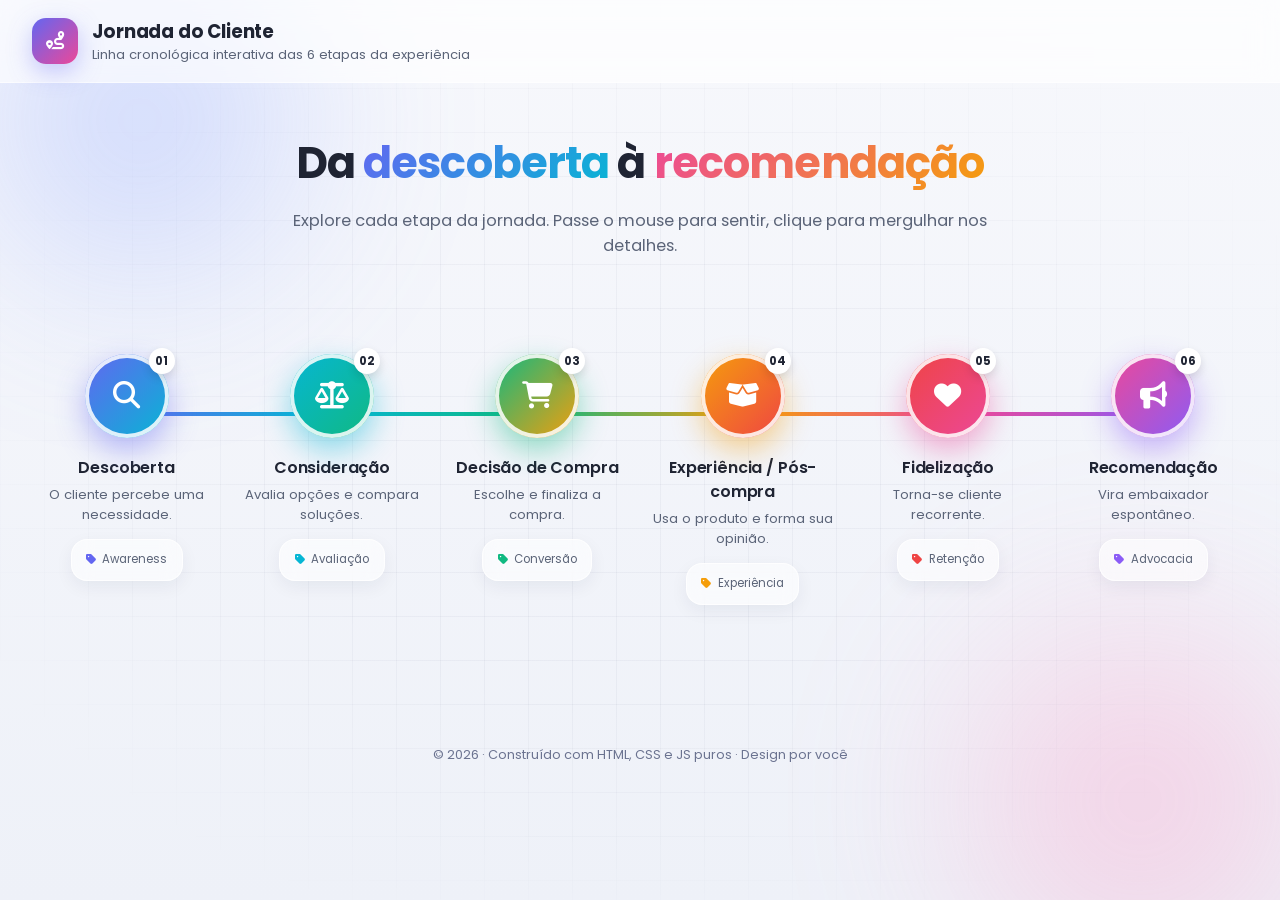
==== commit ecbd6d41: "Add files via upload" ====
--- a/index.html
+++ b/index.html
@@ -33,8 +33,7 @@
       </div>
     </div>
     <nav class="topbar-actions">
-      <span class="pill"><i class="fa-solid fa-circle-dot"></i> Ao vivo</span>
-      <span class="pill ghost"><i class="fa-regular fa-compass"></i> UX Premium</span>
+
     </nav>
   </header>
 
